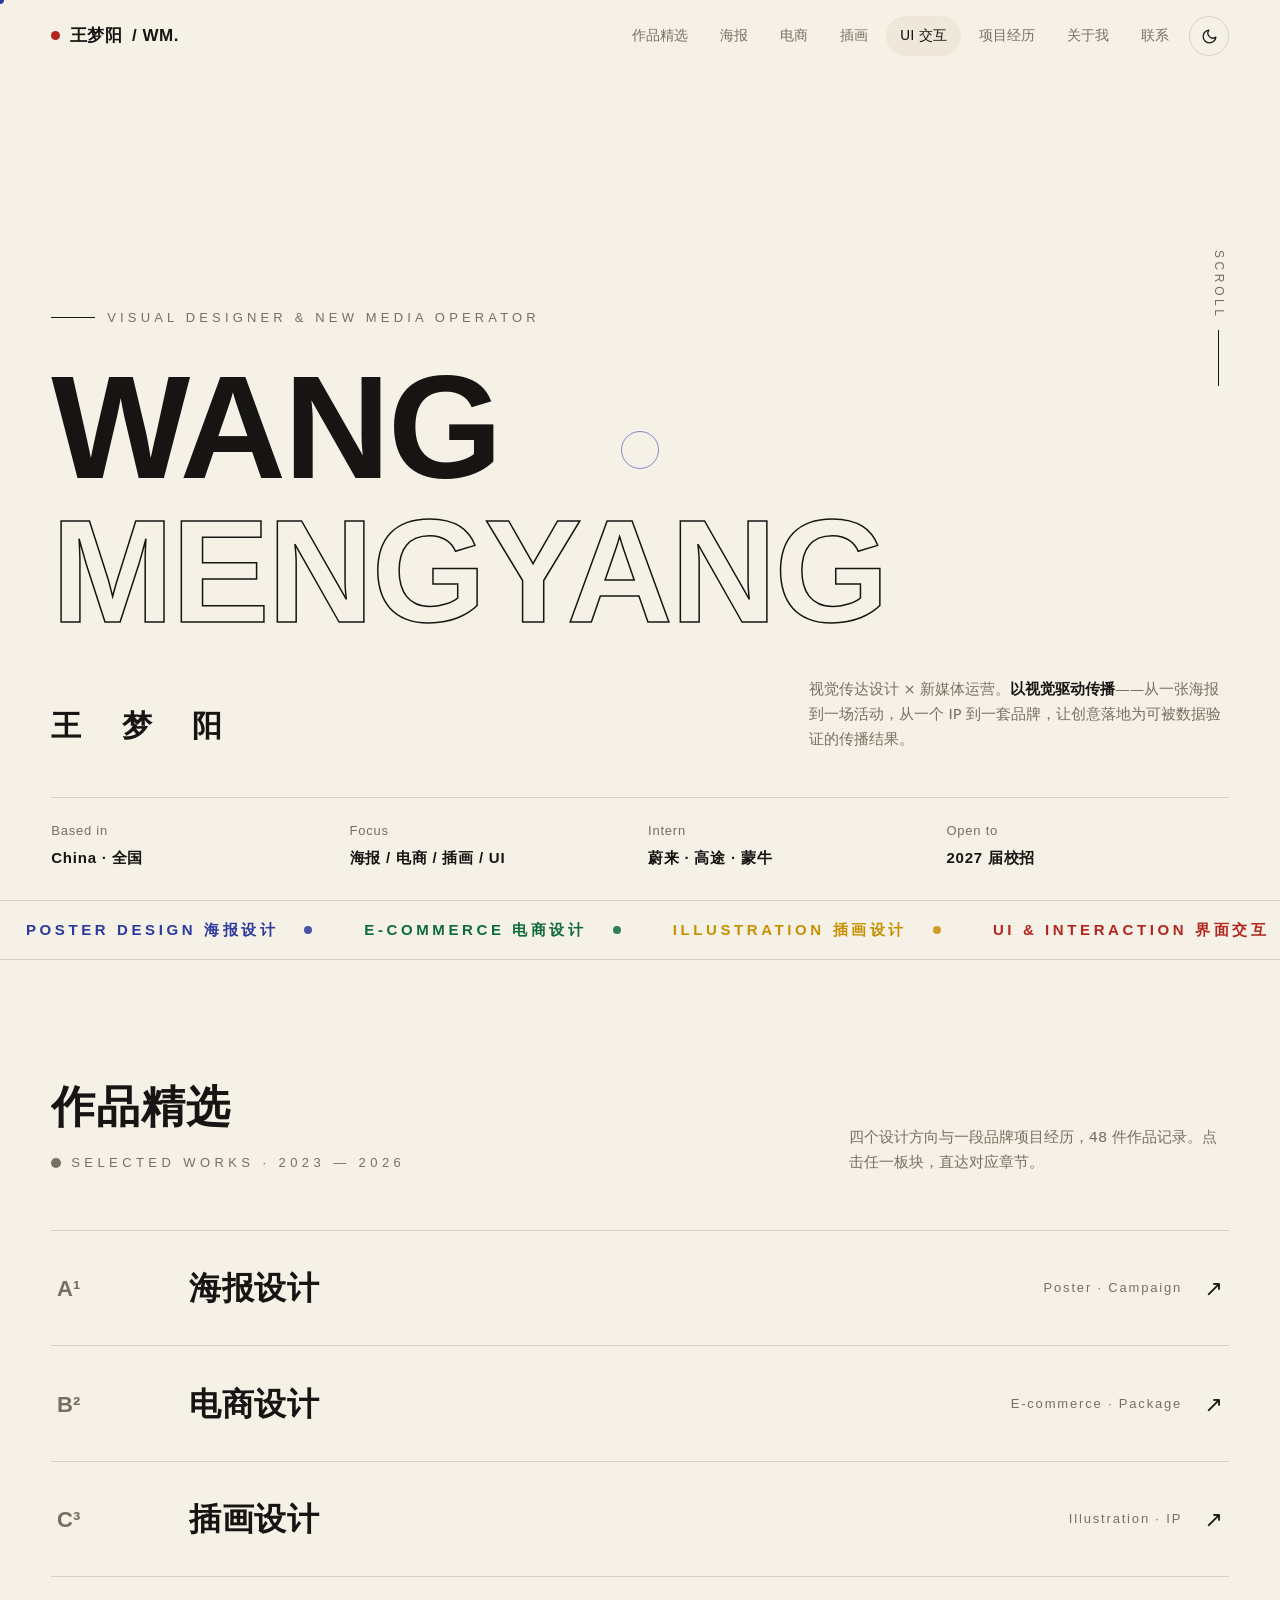
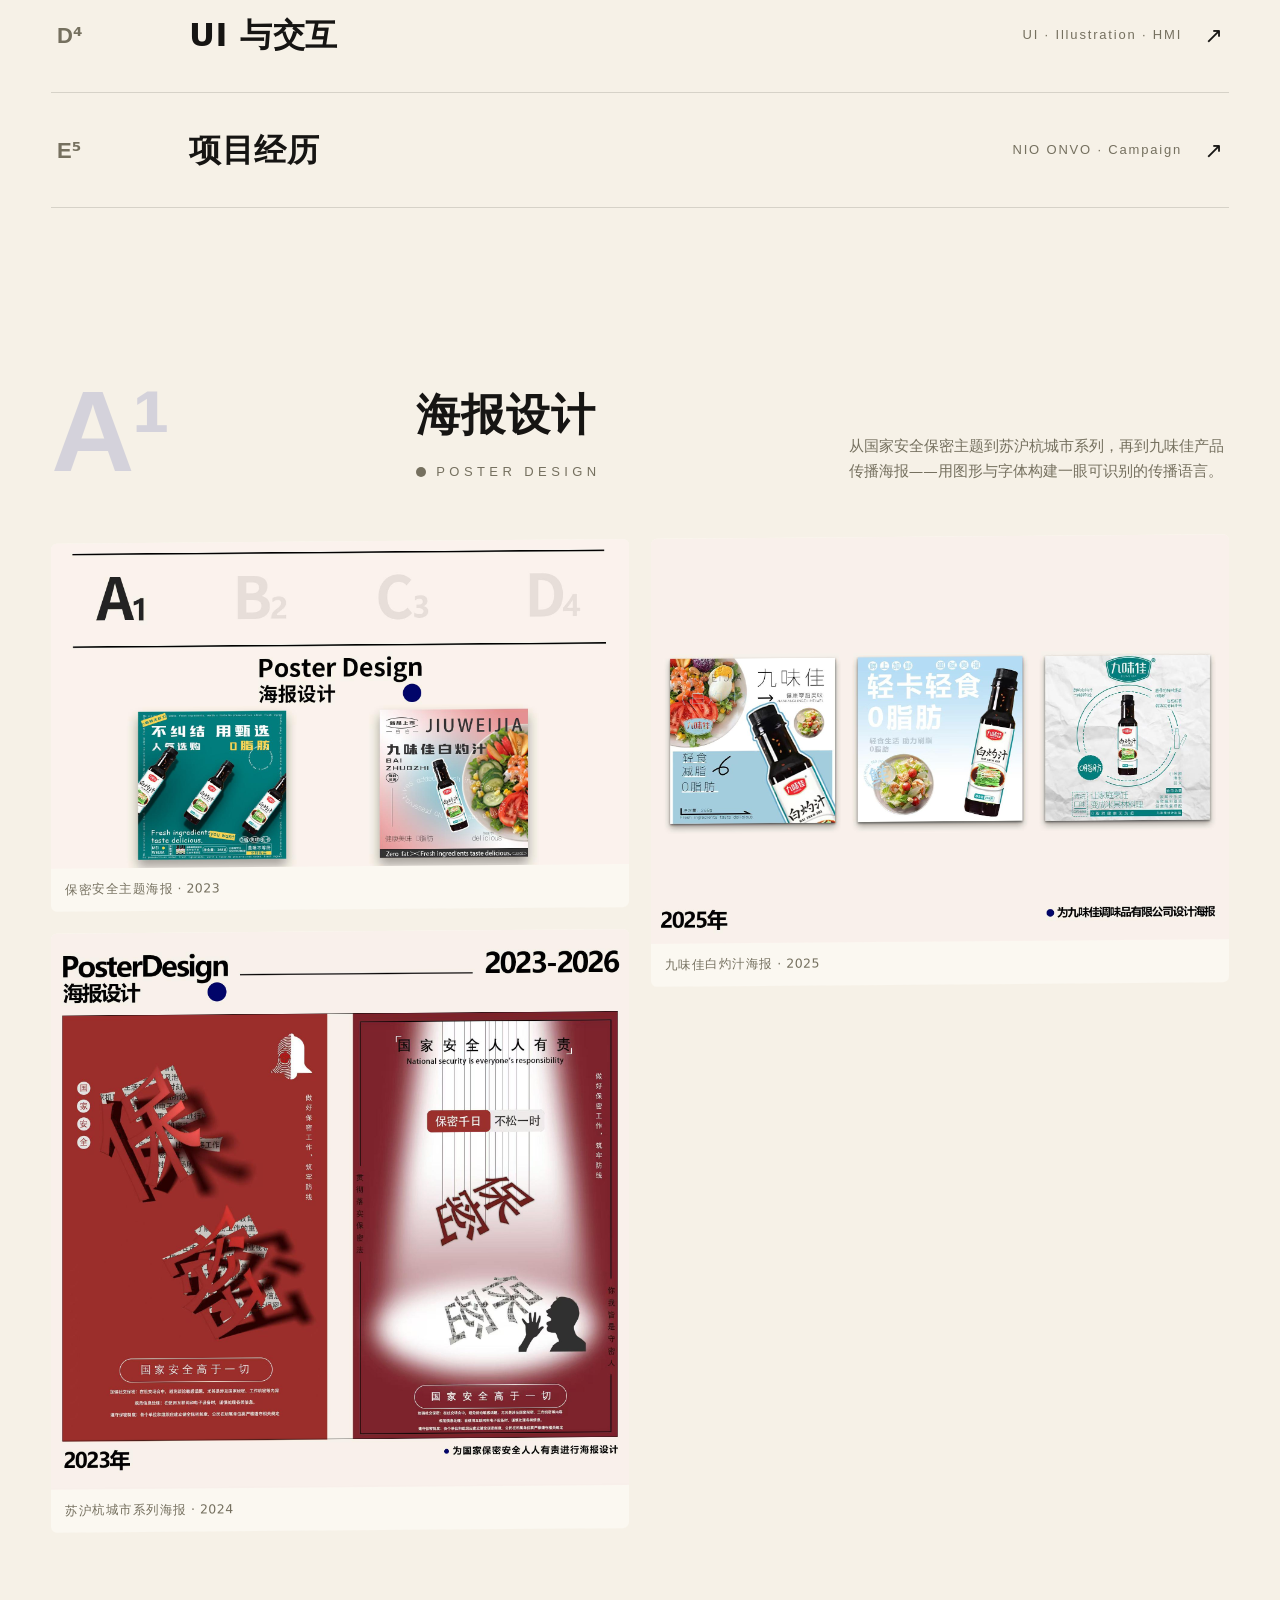
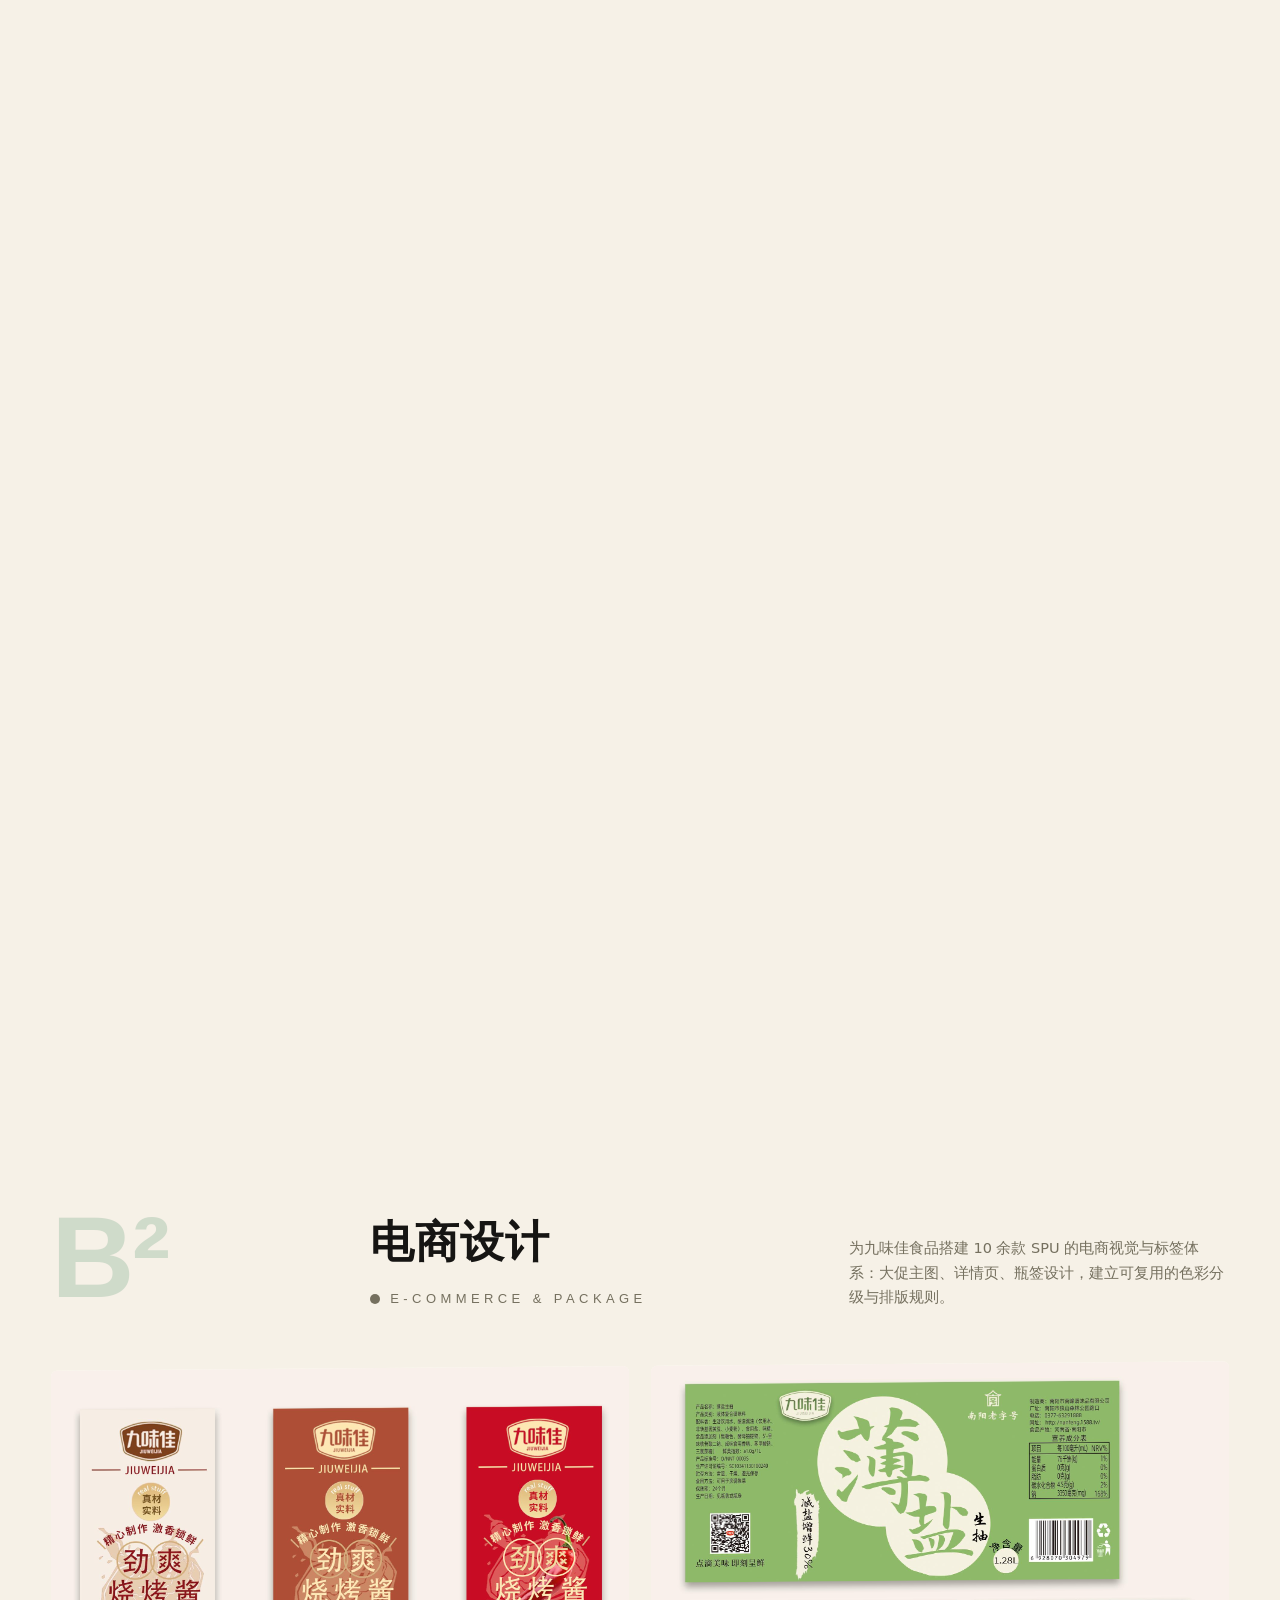
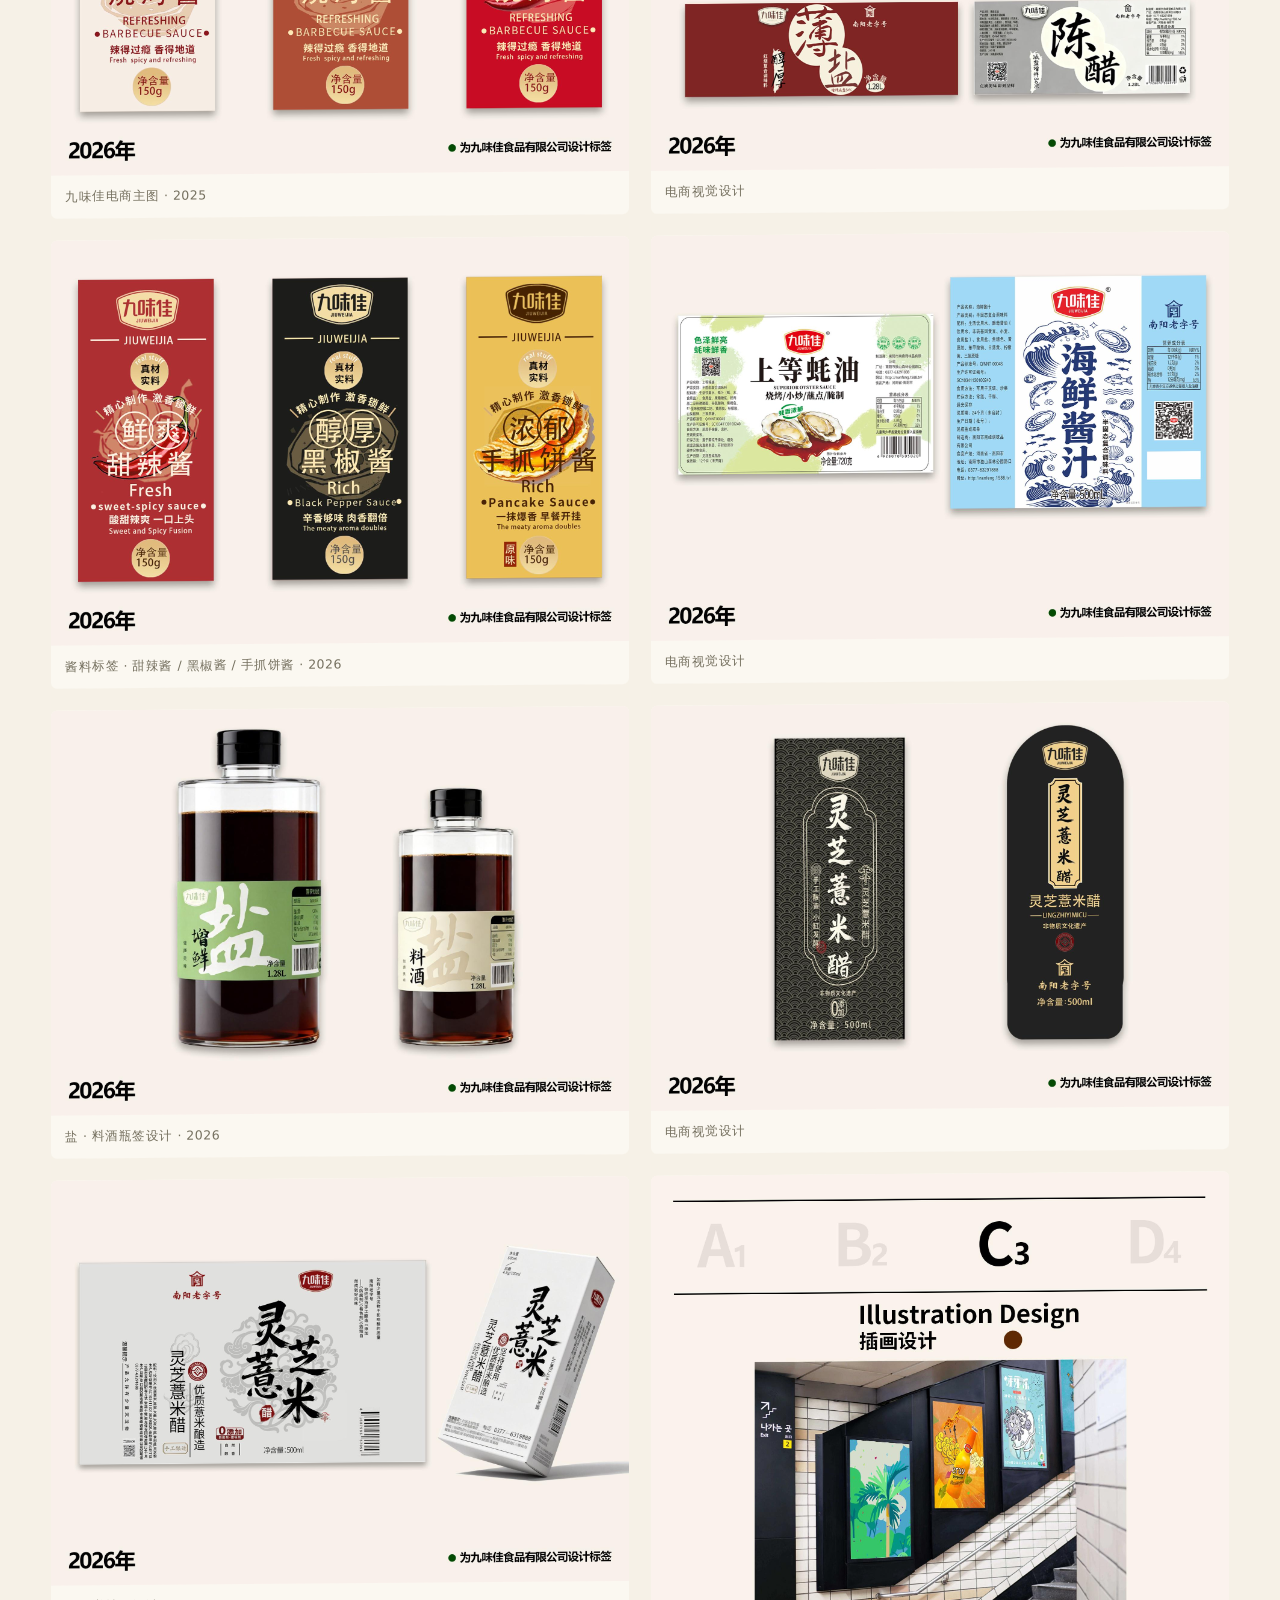
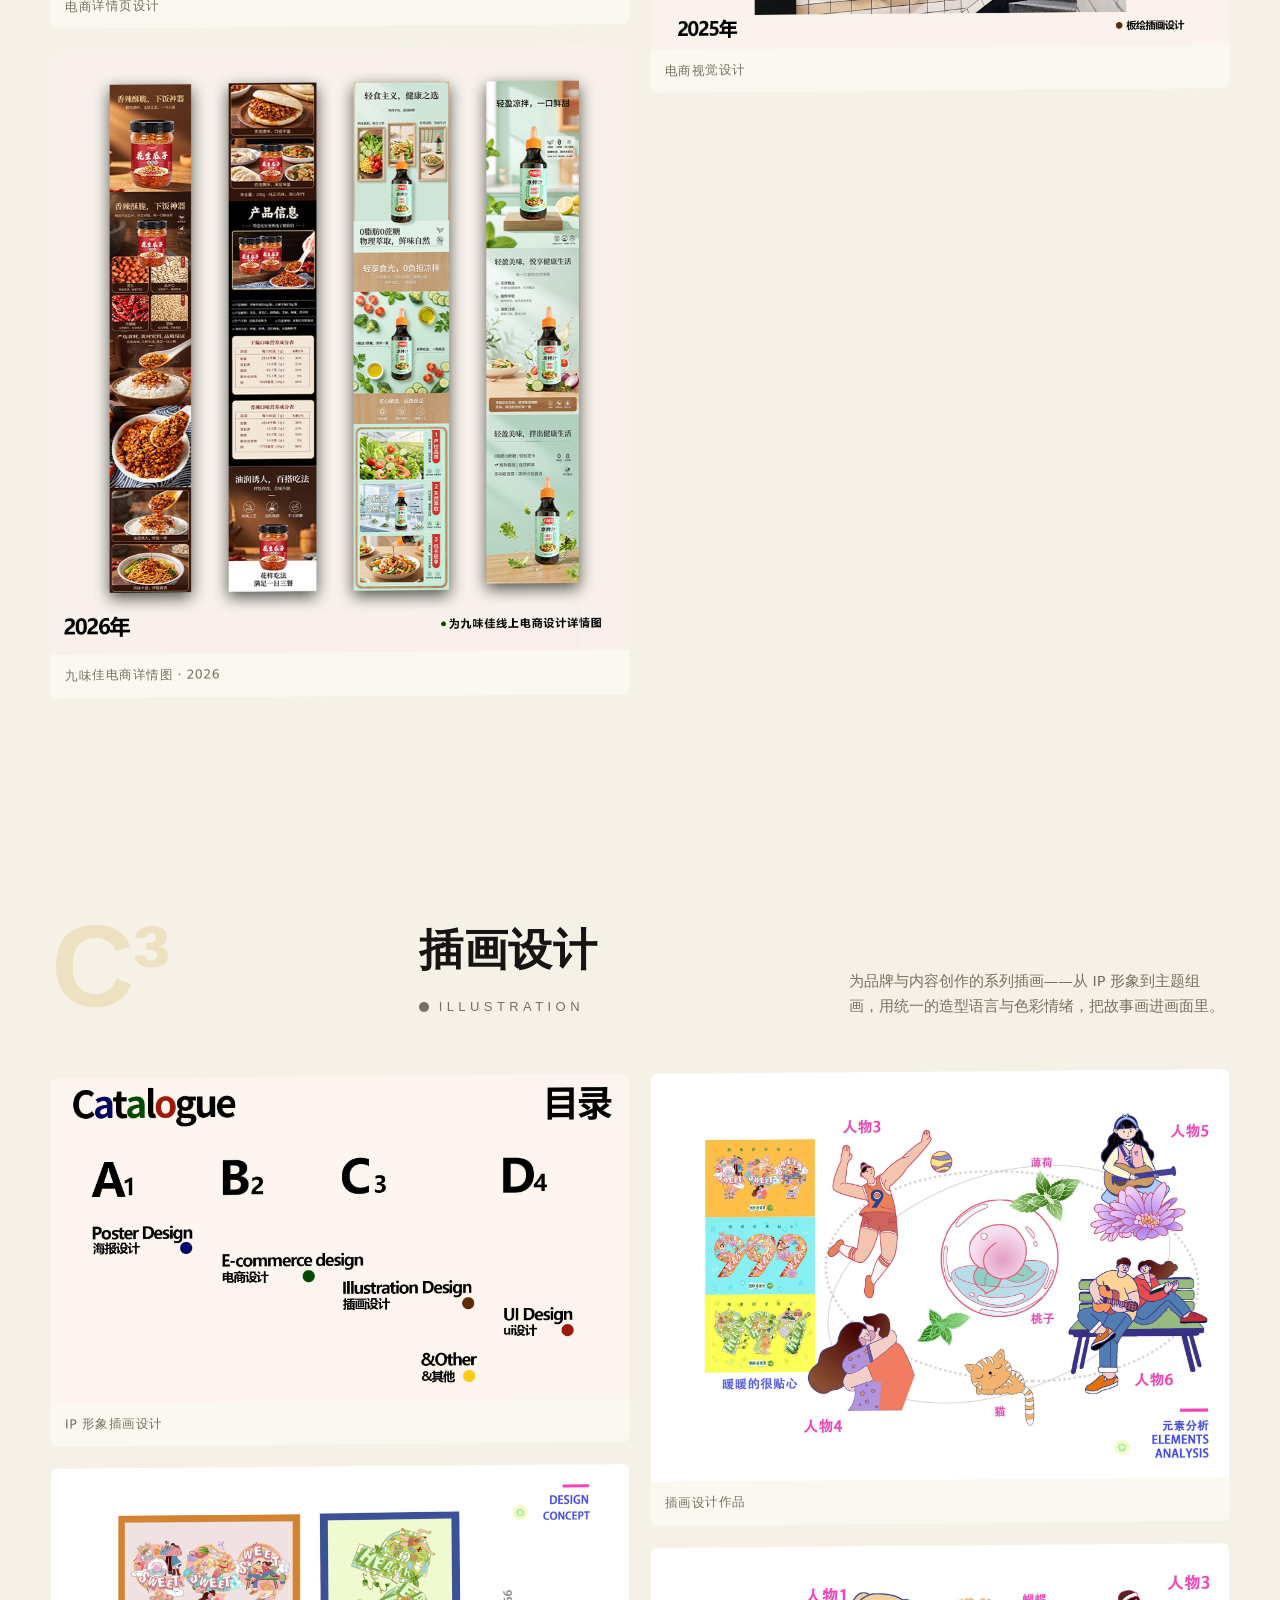
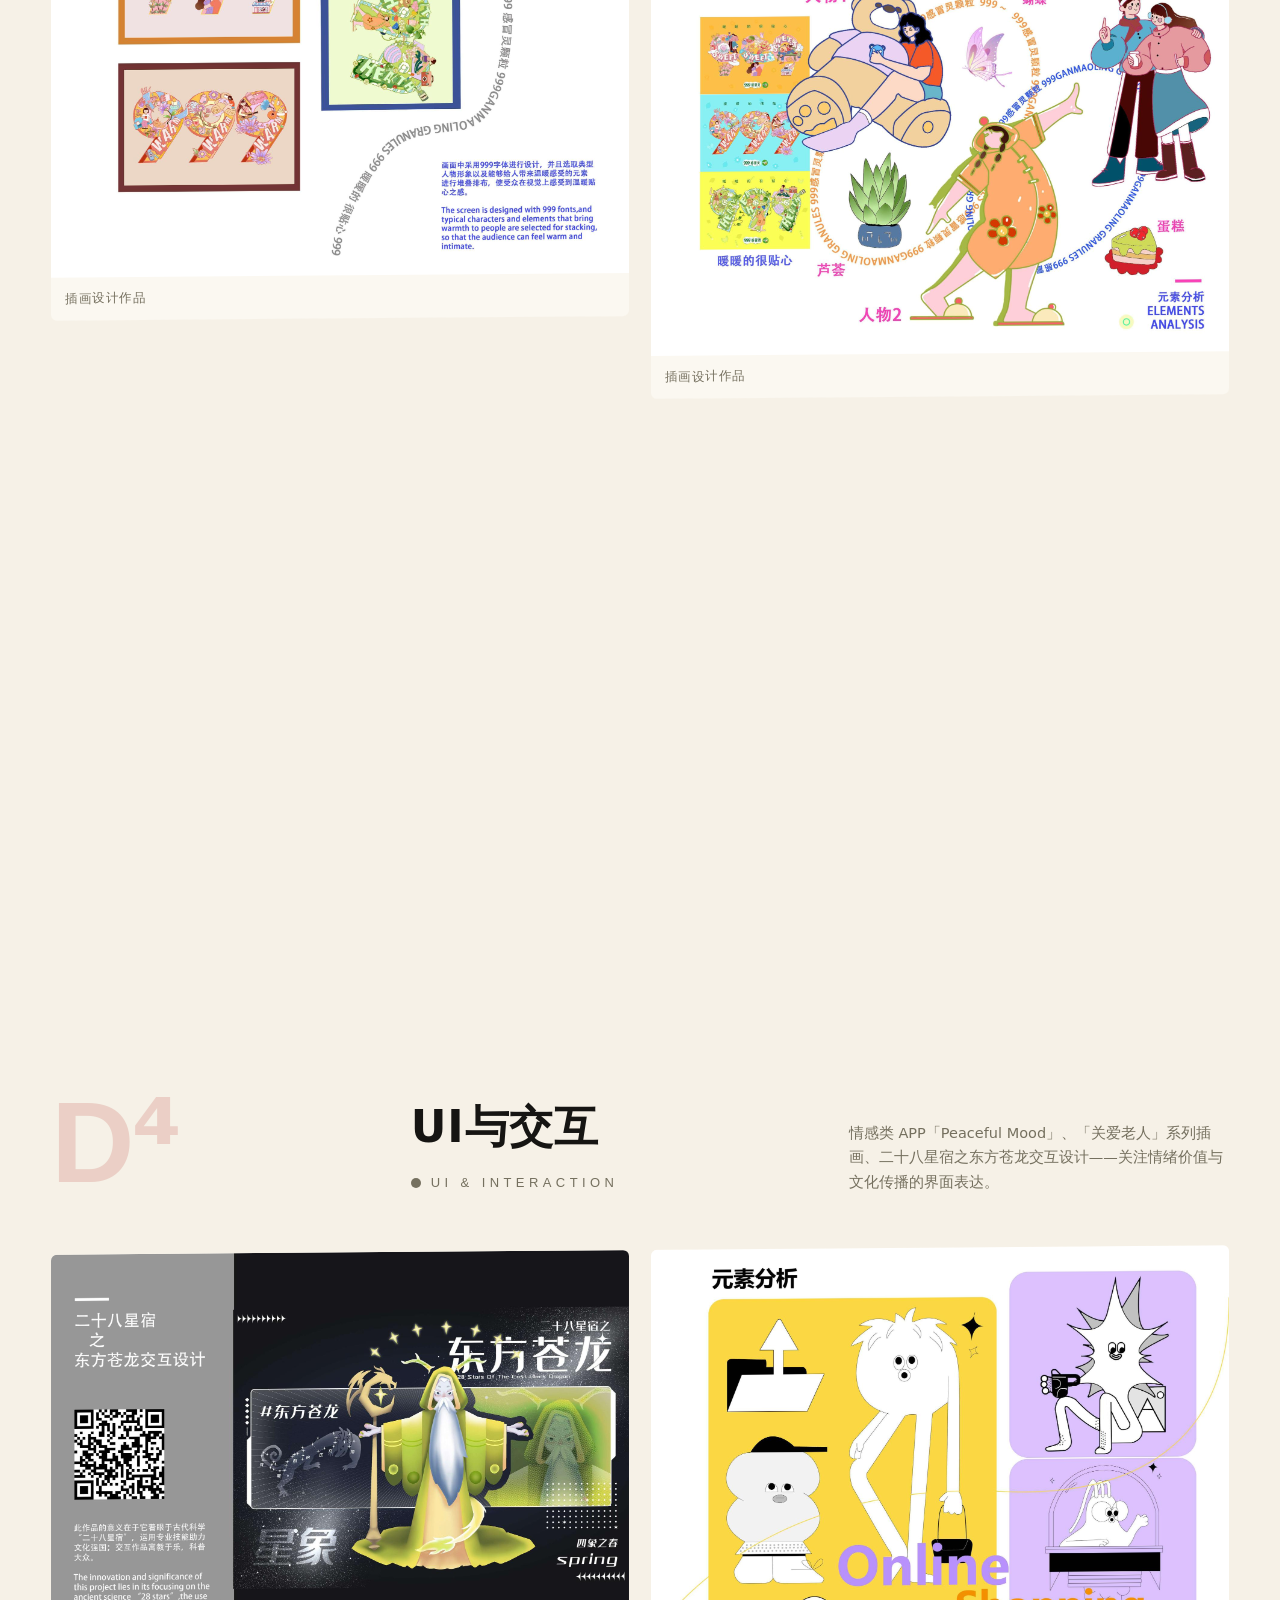
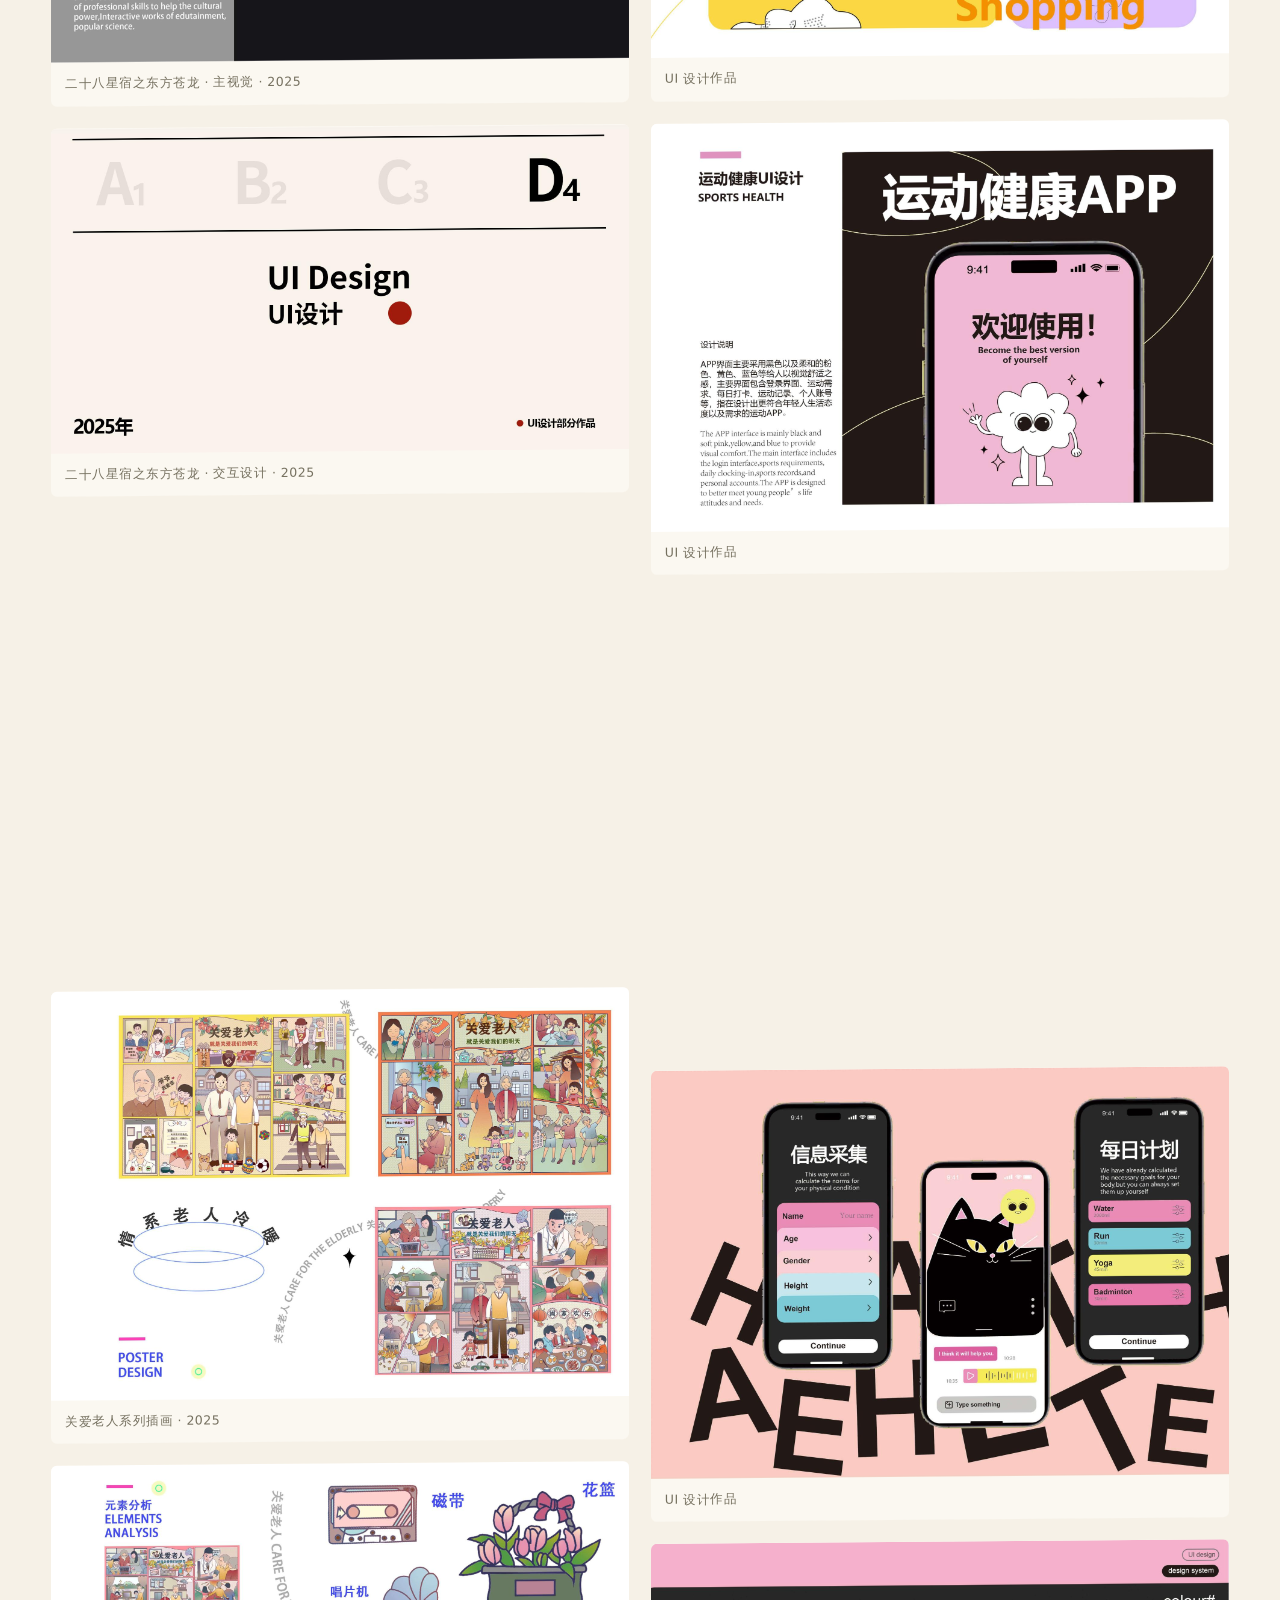
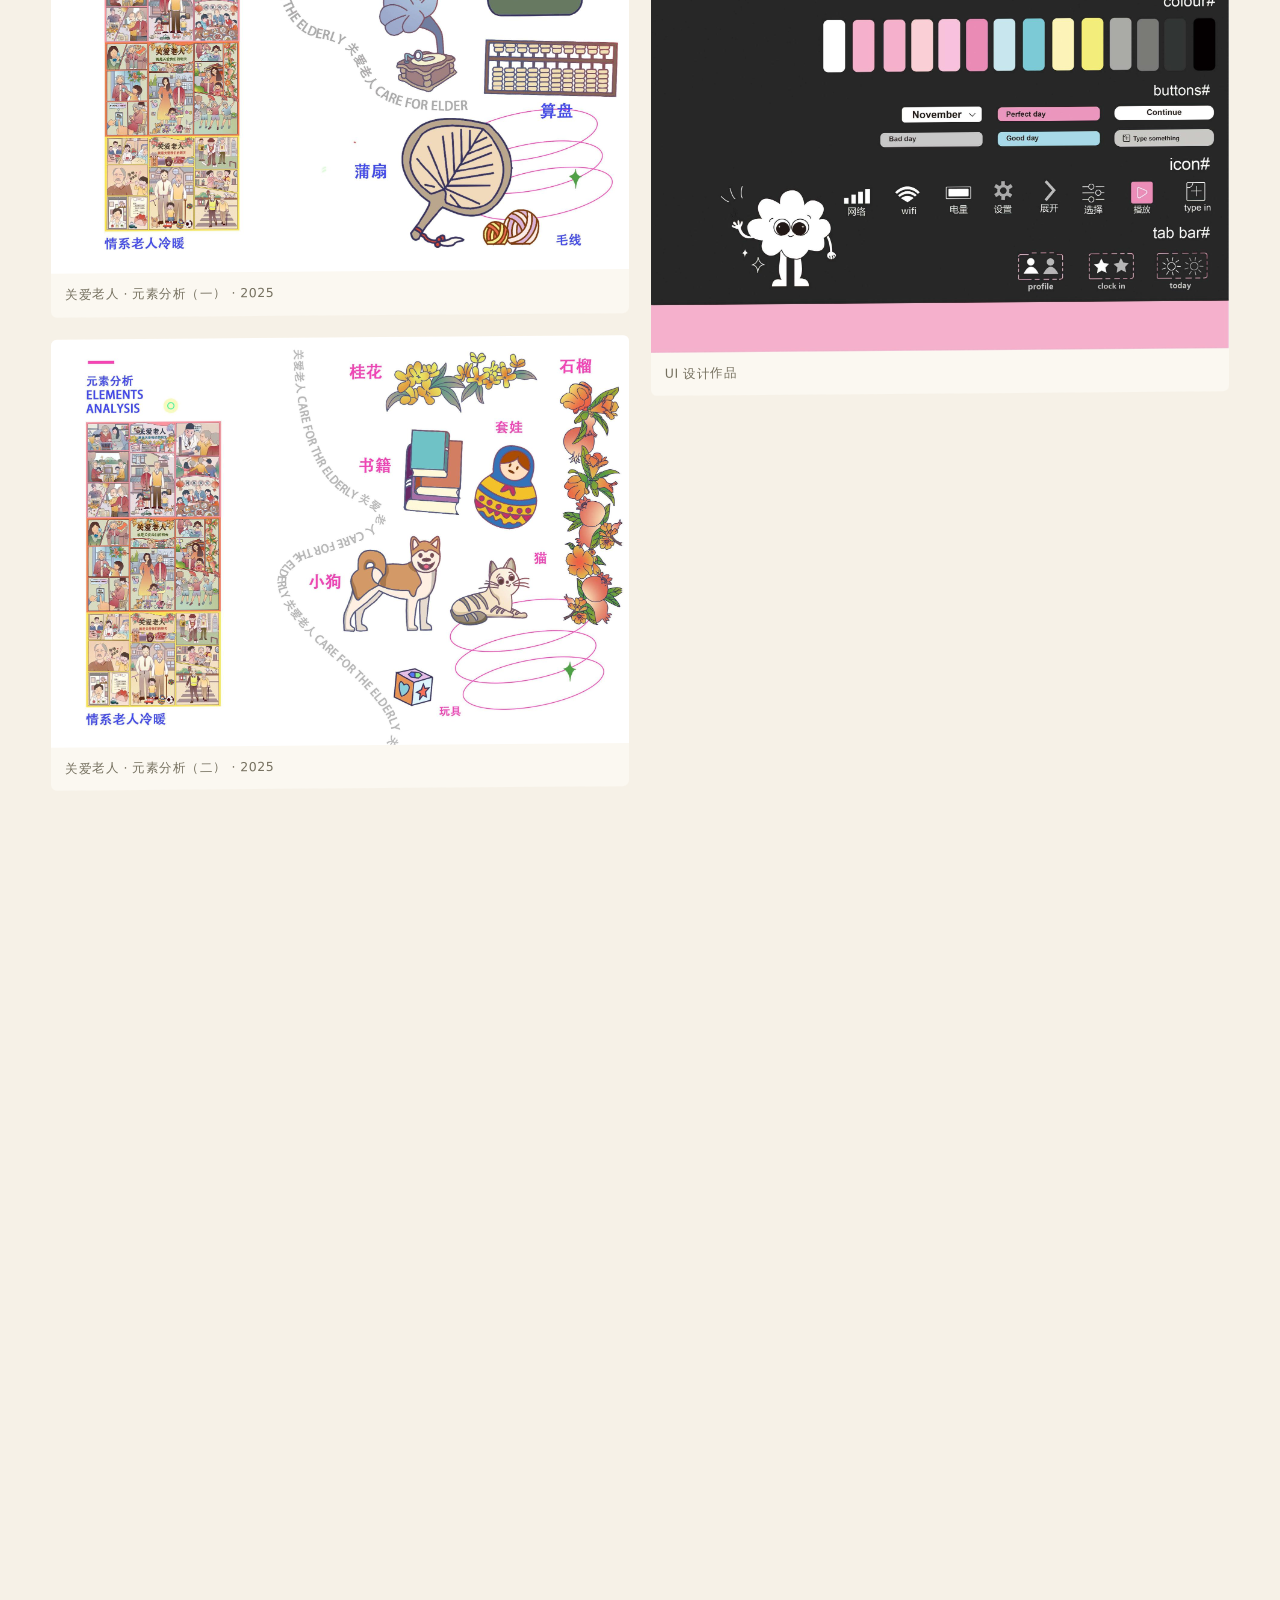
==== index.html @ a80cbba1 "add interactions: hover preview card, magnetic buttons, scroll velocity skew, split-char titles, lig" ====
<!DOCTYPE html>
<html lang="zh-CN">
<head>
<meta charset="UTF-8">
<meta name="viewport" content="width=device-width, initial-scale=1.0">
<title>王梦阳 WANG MENGYANG · 视觉设计与新媒体作品集</title>
<meta name="description" content="王梦阳个人作品集 —— 海报设计 / 电商设计 / 插画设计 / UI交互 / 蔚来乐道品牌项目经历，视觉传达设计 × 新媒体运营。">
<style>
/* ============ 变量与基础 ============ */
:root{
  --bg:#F6F1E7;
  --bg-soft:#EFE8DA;
  --ink:#161513;
  --sub:#75705F;
  --line:rgba(22,21,19,.14);
  --card:#FBF8F1;
  --acc-a:#2B3A9E;  /* 海报 · 蓝 */
  --acc-b:#0E6B3A;  /* 电商 · 绿 */
  --acc-c:#C89000;  /* 插画 · 黄 */
  --acc-d:#B3261E;  /* UI · 红 */
  --acc-e:#1F6E8C;  /* 项目经历 · 青蓝 */
  --shadow:0 24px 60px -24px rgba(22,21,19,.25);
  --font-sans:"PingFang SC","Microsoft YaHei","Source Han Sans SC","Noto Sans SC",system-ui,-apple-system,"Segoe UI",Roboto,sans-serif;
  --font-en:"Helvetica Neue",Helvetica,"Segoe UI",Arial,system-ui,sans-serif;
  --ease:cubic-bezier(.22,.61,.2,1);
}
[data-theme="dark"]{
  --bg:#121110;
  --bg-soft:#1B1916;
  --ink:#F0EADC;
  --sub:#9A937F;
  --line:rgba(240,234,220,.14);
  --card:#191713;
  --shadow:0 24px 60px -24px rgba(0,0,0,.6);
}
*{margin:0;padding:0;box-sizing:border-box}
html{scroll-behavior:smooth}
html,body{overflow-x:hidden}
body{
  background:var(--bg);color:var(--ink);
  font-family:var(--font-sans);
  font-size:16px;line-height:1.7;
  -webkit-font-smoothing:antialiased;
  transition:background .5s var(--ease),color .5s var(--ease);
}
::selection{background:var(--acc-a);color:#fff}
img{display:block;max-width:100%}
a{color:inherit;text-decoration:none}
button{font-family:inherit;cursor:pointer;border:none;background:none;color:inherit}
.en{font-family:var(--font-en)}
.wrap{width:min(1240px,92vw);margin:0 auto}

/* ============ 加载动画 ============ */
#loader{
  position:fixed;inset:0;z-index:200;background:var(--bg);
  display:flex;align-items:center;justify-content:center;flex-direction:column;gap:14px;
  transition:opacity .7s var(--ease),visibility .7s;
}
#loader.done{opacity:0;visibility:hidden}
#loader .mark{font-family:var(--font-en);font-weight:900;font-size:clamp(40px,7vw,84px);letter-spacing:.02em;line-height:1;display:flex;overflow:hidden}
#loader .mark span{display:inline-block;transform:translateY(110%);animation:riseIn .9s var(--ease) forwards}
#loader .mark span:nth-child(2){animation-delay:.08s;color:var(--acc-a)}
#loader .mark span:nth-child(3){animation-delay:.16s}
#loader .mark span:nth-child(4){animation-delay:.24s;color:var(--acc-d)}
#loader .sub{font-size:12px;letter-spacing:.42em;color:var(--sub);text-transform:uppercase;opacity:0;animation:fadeIn 1s .5s forwards}
@keyframes riseIn{to{transform:translateY(0)}}
@keyframes fadeIn{to{opacity:1}}

/* ============ 滚动进度 ============ */
#progress{position:fixed;top:0;left:0;height:3px;width:0;background:var(--acc-a);z-index:150;transition:width .1s linear}

/* ============ 自定义光标 ============ */
#cursorDot,#cursorRing{position:fixed;top:0;left:0;pointer-events:none;z-index:180;border-radius:50%;transform:translate(-50%,-50%)}
#cursorDot{width:8px;height:8px;background:var(--acc-a)}
#cursorRing{width:38px;height:38px;border:1.5px solid var(--acc-a);opacity:.55;transition:width .25s,height .25s,opacity .25s,border-color .25s}
#cursorRing.grow{width:64px;height:64px;opacity:.9;border-color:var(--acc-d)}
@media (hover:none),(pointer:coarse){#cursorDot,#cursorRing{display:none}}

/* ============ 导航 ============ */
header{
  position:fixed;top:0;left:0;right:0;z-index:120;
  transition:background .4s,border-color .4s,backdrop-filter .4s;
  border-bottom:1px solid transparent;
}
header.scrolled{background:color-mix(in srgb,var(--bg) 78%,transparent);backdrop-filter:blur(14px);border-bottom-color:var(--line)}
.nav{width:min(1240px,92vw);margin:0 auto;display:flex;align-items:center;justify-content:space-between;height:72px}
.logo{display:flex;align-items:baseline;gap:10px;font-weight:800;font-size:17px;letter-spacing:.02em}
.logo .dot{width:9px;height:9px;border-radius:50%;background:var(--acc-d);display:inline-block;transform:translateY(-1px)}
.logo em{font-style:normal;font-family:var(--font-en);font-weight:800;letter-spacing:.03em}
.nav-right{display:flex;align-items:center;gap:6px}
.nav-links{display:flex;gap:4px}
.nav-links a{
  font-size:14px;padding:8px 14px;border-radius:999px;color:var(--sub);
  transition:color .3s,background .3s;
}
.nav-links a:hover{color:var(--ink)}
.nav-links a.active{color:var(--ink);background:var(--bg-soft)}
.icon-btn{
  width:40px;height:40px;border-radius:50%;display:grid;place-items:center;
  border:1px solid var(--line);transition:border-color .3s,transform .3s;background:transparent;
}
.icon-btn:hover{border-color:var(--ink);transform:rotate(-15deg)}
.icon-btn svg{width:17px;height:17px;stroke:var(--ink);fill:none;stroke-width:1.8;stroke-linecap:round;stroke-linejoin:round}
[data-theme="dark"] .sun{display:block}[data-theme="dark"] .moon{display:none}
.sun{display:none}
#burger{display:none}
@media (max-width:860px){
  .nav-links{
    position:fixed;inset:72px 0 auto 0;flex-direction:column;background:var(--bg);
    padding:18px 6vw 26px;gap:2px;border-bottom:1px solid var(--line);
    transform:translateY(-130%);transition:transform .45s var(--ease);
  }
  .nav-links.open{transform:translateY(0)}
  .nav-links a{font-size:17px;padding:12px 8px}
  #burger{display:grid}
}

/* ============ Hero ============ */
.hero{min-height:100svh;display:flex;flex-direction:column;justify-content:flex-end;padding:130px 0 0;position:relative}
.hero .kicker{display:flex;align-items:center;gap:12px;color:var(--sub);font-size:13px;letter-spacing:.32em;text-transform:uppercase;margin-bottom:26px}
.hero .kicker::before{content:"";width:44px;height:1px;background:var(--ink);display:inline-block}
.hero h1{
  font-family:var(--font-en);font-weight:900;
  font-size:clamp(52px,11.5vw,172px);
  line-height:.98;letter-spacing:-.015em;text-transform:uppercase;
}
.hero h1 .row{display:block;overflow:hidden}
.hero h1 .row i{display:inline-block;font-style:normal;transform:translateY(112%);animation:riseIn 1.1s var(--ease) forwards}
.hero h1 .row:nth-child(2) i{animation-delay:.12s;color:transparent;-webkit-text-stroke:1.5px var(--ink)}
.hero-cn{
  display:flex;flex-wrap:wrap;align-items:flex-end;justify-content:space-between;gap:20px;
  margin:34px 0 46px;
}
.hero-cn .name-cn{font-size:clamp(20px,2.6vw,30px);font-weight:800;letter-spacing:.5em}
.hero-cn .intro{max-width:420px;color:var(--sub);font-size:14.5px}
.hero-cn .intro b{color:var(--ink);font-weight:700}
.hero-meta{
  border-top:1px solid var(--line);
  display:grid;grid-template-columns:repeat(4,1fr);
  padding:22px 0 30px;gap:16px;
}
.hero-meta div{font-size:13px;color:var(--sub);letter-spacing:.06em}
.hero-meta b{display:block;color:var(--ink);font-weight:700;font-size:15px;margin-top:2px}
@media (max-width:760px){.hero-meta{grid-template-columns:repeat(2,1fr);gap:20px}}
.scroll-hint{
  position:absolute;top:120px;right:0;display:flex;align-items:center;gap:10px;
  font-size:12px;letter-spacing:.3em;color:var(--sub);text-transform:uppercase;
  writing-mode:vertical-rl;
}
.scroll-hint::after{content:"";width:1px;height:56px;background:var(--ink);animation:dropLine 1.8s var(--ease) infinite}
@keyframes dropLine{0%{transform:scaleY(0);transform-origin:top}45%{transform:scaleY(1);transform-origin:top}55%{transform:scaleY(1);transform-origin:bottom}100%{transform:scaleY(0);transform-origin:bottom}}

/* ============ Marquee ============ */
.marquee{border-top:1px solid var(--line);border-bottom:1px solid var(--line);overflow:hidden;padding:16px 0;background:var(--bg)}
.marquee-track{display:flex;gap:0;width:max-content;animation:marq 26s linear infinite}
.marquee:hover .marquee-track{animation-play-state:paused}
.marquee-track span{
  font-family:var(--font-en);font-weight:800;font-size:15px;letter-spacing:.24em;text-transform:uppercase;
  padding:0 26px;white-space:nowrap;color:var(--ink);display:flex;align-items:center;gap:26px;
}
.marquee-track span::after{content:"";width:8px;height:8px;border-radius:50%;background:currentColor;opacity:.85}
.marquee-track .c-a{color:var(--acc-a)}.marquee-track .c-b{color:var(--acc-b)}
.marquee-track .c-c{color:var(--acc-c)}.marquee-track .c-d{color:var(--acc-d)}
.marquee-track .c-e{color:var(--acc-e)}
@keyframes marq{to{transform:translateX(-50%)}}

/* ============ 章节通用 ============ */
section{position:relative}
.sec-pad{padding:110px 0}
.sec-head{display:flex;align-items:flex-end;justify-content:space-between;gap:24px;margin-bottom:56px;flex-wrap:wrap}
.sec-head .no{
  font-family:var(--font-en);font-weight:900;font-size:clamp(60px,9vw,120px);line-height:.9;letter-spacing:-.02em;
  opacity:.16;
}
.sec-head .tt h2{font-size:clamp(26px,3.6vw,44px);font-weight:800;letter-spacing:.02em}
.sec-head .tt .en-sub{font-family:var(--font-en);font-size:13px;letter-spacing:.34em;text-transform:uppercase;color:var(--sub);margin-top:8px;display:flex;align-items:center;gap:10px}
.sec-head .tt .en-sub::before{content:"";width:10px;height:10px;border-radius:50%;background:currentColor;display:inline-block}
.sec-head .desc{max-width:380px;color:var(--sub);font-size:14.5px}
.t-a{color:var(--acc-a)}.t-b{color:var(--acc-b)}.t-c{color:var(--acc-c)}.t-d{color:var(--acc-d)}.t-e{color:var(--acc-e)}

/* ============ 精选导航 ============ */
.featured-list{border-top:1px solid var(--line)}
.f-row{
  display:grid;grid-template-columns:110px 1fr auto auto;align-items:center;gap:22px;
  padding:30px 6px;border-bottom:1px solid var(--line);
  transition:padding .35s var(--ease),background .35s;cursor:pointer;position:relative;
}
.f-row:hover{background:var(--bg-soft);padding-left:20px}
.f-row .fno{font-family:var(--font-en);font-weight:900;font-size:22px;color:var(--sub)}
.f-row .fname{font-size:clamp(20px,3vw,32px);font-weight:800;letter-spacing:.02em}
.f-row .ftag{font-size:13px;color:var(--sub);letter-spacing:.14em}
.f-row .arrow{font-family:var(--font-en);font-size:22px;transition:transform .35s var(--ease)}
.f-row:hover .arrow{transform:translate(6px,-6px)}
.f-row::after{
  content:"";position:absolute;left:0;bottom:-1px;height:1px;width:0;background:var(--fc,var(--acc-a));
  transition:width .5s var(--ease);
}
.f-row:hover::after{width:100%}
@media (max-width:700px){.f-row{grid-template-columns:60px 1fr auto}.f-row .ftag{display:none}}

/* ============ 画廊（瀑布流 · 完整展示不裁切 · 无遮挡） ============ */
.gallery{columns:2;column-gap:22px}
.gallery .g-item{break-inside:avoid;margin-bottom:22px}
.g-item{cursor:zoom-in;position:relative;border-radius:6px;overflow:hidden;background:var(--card);transition:box-shadow .45s var(--ease),transform .45s var(--ease)}
.g-item:hover{box-shadow:var(--shadow);transform:translateY(-3px)}
.g-item img{width:100%;height:auto;display:block}
.g-item .veil{display:none}
.g-item figcaption{position:static;padding:10px 14px 12px;color:var(--sub);font-size:12.5px;letter-spacing:.04em;background:none;opacity:1;transform:none;pointer-events:auto}
@media (max-width:820px){
  .gallery{columns:1;column-gap:16px}
  .gallery .g-item{margin-bottom:16px}
}

/* ---- 板块内分组小标题 ---- */
.sub-tt{display:flex;align-items:baseline;gap:12px;margin:38px 0 24px;flex-wrap:wrap}
.sub-tt .sdot{width:9px;height:9px;border-radius:50%;background:var(--acc-e);align-self:center;flex:none}
.sub-tt b{font-size:15.5px;font-weight:800;letter-spacing:.06em}
.sub-tt .sen{font-size:12.5px;color:var(--sub);letter-spacing:.1em}

/* ---- 低分辨率原图：原尺寸居中展示，不放大不裁切 ---- */
.g-item.small-art img{width:auto;max-width:100%;margin:0 auto}

/* ---- 长图滚动查看器 ---- */
.long-frame{height:600px;overflow-y:auto;overscroll-behavior:contain;background:var(--card)}
.long-frame img{width:100%;height:auto}
@media (max-width:820px){.long-frame{height:440px}}

/* ============ 数据条 ============ */
.stats{border-top:1px solid var(--line);border-bottom:1px solid var(--line);background:var(--bg-soft)}
.stats-grid{display:grid;grid-template-columns:repeat(4,1fr)}
.stat{padding:54px 24px;text-align:center;position:relative}
.stat+.stat::before{content:"";position:absolute;left:0;top:24%;height:52%;width:1px;background:var(--line)}
.stat .num{font-family:var(--font-en);font-weight:900;font-size:clamp(38px,5vw,64px);line-height:1;letter-spacing:-.02em}
.stat .num i{font-style:normal;font-size:.5em;vertical-align:.55em;margin-left:2px}
.stat .lab{margin-top:10px;font-size:13px;color:var(--sub);letter-spacing:.2em}
@media (max-width:760px){
  .stats-grid{grid-template-columns:repeat(2,1fr)}
  .stat:nth-child(3)::before{display:none}
}

/* ============ 关于我 ============ */
.about-grid{display:grid;grid-template-columns:1.05fr .95fr;gap:70px;align-items:start}
@media (max-width:900px){.about-grid{grid-template-columns:1fr;gap:44px}}
.about-lede{font-size:clamp(20px,2.4vw,28px);font-weight:700;line-height:1.55;letter-spacing:.01em}
.about-lede em{font-style:normal;color:var(--acc-a)}
.about-txt{margin-top:26px;color:var(--sub);font-size:15px}
.about-img{border-radius:8px;overflow:hidden;box-shadow:var(--shadow)}
.about-img img{width:100%;aspect-ratio:4/3;object-fit:cover}
.awards{margin-top:30px;display:flex;flex-direction:column;gap:0;border-top:1px solid var(--line)}
.awards li{list-style:none;display:flex;justify-content:space-between;align-items:center;gap:14px;padding:16px 4px;border-bottom:1px solid var(--line);font-size:14.5px}
.awards li .yr{font-family:var(--font-en);color:var(--sub);font-size:13px;letter-spacing:.12em}
.timeline{border-left:1px solid var(--line);padding-left:30px;display:flex;flex-direction:column;gap:34px}
.tl-item{position:relative}
.tl-item::before{content:"";position:absolute;left:-35px;top:9px;width:9px;height:9px;border-radius:50%;background:var(--tl,var(--acc-a));box-shadow:0 0 0 4px color-mix(in srgb,var(--tl,var(--acc-a)) 18%,transparent)}
.tl-item .when{font-family:var(--font-en);font-size:12.5px;letter-spacing:.16em;color:var(--sub);text-transform:uppercase}
.tl-item h3{font-size:19px;font-weight:800;margin:6px 0 2px}
.tl-item .role{font-size:13.5px;color:var(--tl,var(--acc-a));font-weight:700;letter-spacing:.05em;margin-bottom:8px}
.tl-item p{font-size:14px;color:var(--sub)}
.skills{margin-top:44px}
.skills h3{font-size:15px;letter-spacing:.24em;color:var(--sub);margin-bottom:18px;text-transform:uppercase}
.chips{display:flex;flex-wrap:wrap;gap:10px}
.chip{
  font-size:13.5px;padding:9px 18px;border-radius:999px;border:1px solid var(--line);
  transition:.3s;background:var(--card);
}
.chip:hover{border-color:var(--acc-a);color:var(--acc-a);transform:translateY(-2px)}

/* ============ 联系 ============ */
.contact{text-align:center}
.contact .say{font-family:var(--font-en);font-weight:900;font-size:clamp(40px,8vw,110px);line-height:1.04;text-transform:uppercase;letter-spacing:-.01em}
.contact .say .stroke{color:transparent;-webkit-text-stroke:1.5px var(--ink)}
.contact .say .cn{display:block;font-family:var(--font-sans);font-weight:800;font-size:clamp(24px,4.4vw,54px);letter-spacing:.28em;margin-top:14px}
.contact-cards{display:flex;justify-content:center;gap:18px;flex-wrap:wrap;margin-top:48px}
.c-card{
  display:flex;align-items:center;gap:14px;padding:18px 28px;border:1px solid var(--line);border-radius:999px;
  transition:.35s var(--ease);background:var(--card);
}
.c-card:hover{border-color:var(--acc-a);transform:translateY(-3px);box-shadow:var(--shadow)}
.c-card .ic{width:38px;height:38px;border-radius:50%;background:var(--acc-a);display:grid;place-items:center;flex:none}
.c-card .ic svg{width:17px;height:17px;stroke:#fff;fill:none;stroke-width:1.8;stroke-linecap:round;stroke-linejoin:round}
.c-card small{display:block;font-size:11.5px;letter-spacing:.22em;color:var(--sub);text-transform:uppercase}
.c-card b{font-size:15.5px;font-weight:700;letter-spacing:.02em}

/* ============ 页脚 ============ */
footer{border-top:1px solid var(--line);padding:30px 0 36px}
.foot{display:flex;justify-content:space-between;align-items:center;gap:16px;flex-wrap:wrap;color:var(--sub);font-size:13px;letter-spacing:.06em}
.foot .dots{display:flex;gap:7px}
.foot .dots i{width:8px;height:8px;border-radius:50%;display:block}
.foot .dots i:nth-child(1){background:var(--acc-a)}.foot .dots i:nth-child(2){background:var(--acc-b)}
.foot .dots i:nth-child(3){background:var(--acc-c)}.foot .dots i:nth-child(4){background:var(--acc-d)}

/* ============ 灯箱 ============ */
#lightbox{
  position:fixed;inset:0;z-index:190;background:rgba(12,11,10,.94);
  display:flex;align-items:center;justify-content:center;
  opacity:0;visibility:hidden;transition:opacity .4s,visibility .4s;
}
#lightbox.open{opacity:1;visibility:visible}
#lightbox .stage{width:min(1280px,94vw);height:min(86vh,860px);display:flex;align-items:center;justify-content:center;position:relative}
#lightbox img{max-width:100%;max-height:100%;border-radius:4px;box-shadow:0 30px 90px rgba(0,0,0,.55);transform:scale(.96);transition:transform .45s var(--ease)}
#lightbox.open img{transform:scale(1)}
#lbCap{
  position:absolute;bottom:-46px;left:50%;transform:translateX(-50%);color:#EDE7D9;
  font-size:13.5px;letter-spacing:.08em;white-space:nowrap;
}
#lbCap i{font-style:normal;color:#8f887a;margin-right:12px;font-family:var(--font-en)}
#lbHint{position:absolute;top:28px;left:28px;color:rgba(255,255,255,.55);font-size:12px;letter-spacing:.22em}
@media (hover:none){#lbHint{display:none}}
/* 长图模式：灯箱内整宽滚动查看，不缩不裁 */
#lightbox.lb-long .stage{overflow-y:auto;align-items:flex-start;display:block;padding:34px 0}
#lightbox.lb-long img{max-height:none;width:min(680px,92vw);margin:0 auto}
#lightbox.lb-long #lbCap{position:sticky;bottom:8px;left:0;transform:none;white-space:normal;text-align:center;max-width:92vw;margin:12px auto 0}
.lb-btn{
  position:absolute;top:50%;transform:translateY(-50%);width:52px;height:52px;border-radius:50%;
  border:1px solid rgba(255,255,255,.28);color:#fff;display:grid;place-items:center;font-size:20px;
  transition:.3s;background:rgba(255,255,255,.05);
}
.lb-btn:hover{background:#fff;color:#111}
.lb-prev{left:2vw}.lb-next{right:2vw}
#lbClose{position:absolute;top:24px;right:24px;width:48px;height:48px;border-radius:50%;border:1px solid rgba(255,255,255,.28);color:#fff;font-size:18px;display:grid;place-items:center;transition:.3s}
#lbClose:hover{background:#fff;color:#111;transform:rotate(90deg)}
@media (max-width:700px){.lb-btn{width:42px;height:42px}.lb-prev{left:1vw}.lb-next{right:1vw}#lbCap{bottom:-40px;font-size:12px;max-width:90vw;overflow:hidden;text-overflow:ellipsis}}

/* ============ 回到顶部 ============ */
#toTop{
  position:fixed;right:26px;bottom:26px;z-index:110;width:48px;height:48px;border-radius:50%;
  background:var(--ink);color:var(--bg);display:grid;place-items:center;font-size:17px;
  opacity:0;visibility:hidden;transform:translateY(14px);transition:.4s var(--ease);box-shadow:var(--shadow);
}
#toTop.show{opacity:1;visibility:visible;transform:translateY(0)}
#toTop:hover{transform:translateY(-4px)}

/* ---- 复制成功提示 ---- */
#toast{
  position:fixed;left:50%;bottom:34px;transform:translate(-50%,16px);z-index:210;
  background:var(--ink);color:var(--bg);font-size:13.5px;letter-spacing:.08em;
  padding:11px 22px;border-radius:999px;opacity:0;visibility:hidden;
  transition:.35s var(--ease);box-shadow:var(--shadow);pointer-events:none;
}
#toast.show{opacity:1;visibility:visible;transform:translate(-50%,0)}

/* ---- 联系卡片复制提示 ---- */
.copy-hint{margin-top:20px;font-size:12.5px;color:var(--sub);letter-spacing:.2em}

/* ============ 进场动画 ============ */
.reveal{opacity:0;transform:translateY(34px);transition:opacity .9s var(--ease),transform .9s var(--ease)}
.reveal.in{opacity:1;transform:none}
@media (prefers-reduced-motion:reduce){
  *,*::before,*::after{animation-duration:.001s!important;transition-duration:.001s!important}
  html{scroll-behavior:auto}
}
/* ---------- 新增交互 ---------- */
/* 精选列表悬停浮图 */
#floatCard{position:fixed;left:0;top:0;width:270px;padding:9px 9px 0;background:#fff;border:1px solid rgba(0,0,0,.07);border-radius:12px;box-shadow:0 26px 70px rgba(0,0,0,.22);pointer-events:none;z-index:1200;opacity:0;transition:opacity .28s var(--ease);will-change:transform}
#floatCard img{display:block;width:100%;height:186px;object-fit:contain;border-radius:7px;background:#f2f1ee}
#floatCard .fc-cap{font-size:11px;letter-spacing:.16em;color:#8a8a86;text-align:center;padding:8px 0 9px}
#floatCard.show{opacity:1}
/* 磁吸元素 */
.magnet{will-change:transform}
/* 标题逐字上浮 */
.chw{display:inline-block;overflow:hidden;vertical-align:top}
.chw .ch{display:inline-block;transform:translateY(118%);transition:transform .68s cubic-bezier(.19,.66,.22,1)}
.sec-head.in .chw .ch{transform:translateY(0)}
/* 灯箱缩放态 */
#lightbox.lb-zoomed img{touch-action:none}
</style>
</head>
<body>

<!-- 加载动画 -->
<div id="loader" aria-hidden="true">
  <div class="mark"><span>W</span><span>M</span><span>&</span><span>Y</span></div>
  <div class="sub">Portfolio · 2023 — 2026</div>
</div>

<div id="progress"></div>
<div id="cursorDot"></div>
<div id="cursorRing"></div>

<!-- 导航 -->
<header id="topbar">
  <nav class="nav">
    <a class="logo" href="#top"><span class="dot"></span>王梦阳 <em>/ WM.</em></a>
    <div class="nav-right">
      <div class="nav-links" id="navLinks">
        <a href="#featured" data-nav>作品精选</a>
        <a href="#poster" data-nav>海报</a>
        <a href="#ecom" data-nav>电商</a>
        <a href="#illustration" data-nav>插画</a>
        <a href="#ui" data-nav>UI 交互</a>
        <a href="#projects" data-nav>项目经历</a>
        <a href="#about" data-nav>关于我</a>
        <a href="#contact" data-nav>联系</a>
      </div>
      <button class="icon-btn" id="themeBtn" aria-label="切换深色模式">
        <svg class="moon" viewBox="0 0 24 24"><path d="M21 12.8A9 9 0 1 1 11.2 3 7 7 0 0 0 21 12.8z"/></svg>
        <svg class="sun" viewBox="0 0 24 24"><circle cx="12" cy="12" r="4"/><path d="M12 2v2M12 20v2M4.9 4.9l1.4 1.4M17.7 17.7l1.4 1.4M2 12h2M20 12h2M4.9 19.1l1.4-1.4M17.7 6.3l1.4-1.4"/></svg>
      </button>
      <button class="icon-btn" id="burger" aria-label="打开菜单">
        <svg viewBox="0 0 24 24"><path d="M4 7h16M4 12h16M4 17h16"/></svg>
      </button>
    </div>
  </nav>
</header>

<!-- Hero -->
<main id="top">
<section class="hero">
  <div class="wrap" style="position:relative;flex:1;display:flex;flex-direction:column;justify-content:flex-end">
    <div class="scroll-hint en">Scroll</div>
    <p class="kicker en">Visual Designer &amp; New Media Operator</p>
    <h1>
      <span class="row"><i>Wang</i></span>
      <span class="row"><i>Mengyang</i></span>
    </h1>
    <div class="hero-cn">
      <div class="name-cn">王 梦 阳</div>
      <p class="intro">视觉传达设计 × 新媒体运营。<b>以视觉驱动传播</b>——从一张海报到一场活动，从一个 IP 到一套品牌，让创意落地为可被数据验证的传播结果。</p>
    </div>
    <div class="hero-meta en">
      <div>Based in<b>China · 全国</b></div>
      <div>Focus<b>海报 / 电商 / 插画 / UI</b></div>
      <div>Intern<b>蔚来 · 高途 · 蒙牛</b></div>
      <div>Open to<b>2027 届校招</b></div>
    </div>
  </div>
</section>

<!-- Marquee -->
<div class="marquee" aria-hidden="true">
  <div class="marquee-track" id="marqTrack">
    <span class="c-a">Poster Design 海报设计</span>
    <span class="c-b">E-commerce 电商设计</span>
    <span class="c-c">Illustration 插画设计</span>
    <span class="c-d">UI &amp; Interaction 界面交互</span>
    <span class="c-e">Brand Campaign 品牌活动</span>
    <span class="c-a">Poster Design 海报设计</span>
    <span class="c-b">E-commerce 电商设计</span>
    <span class="c-c">Illustration 插画设计</span>
    <span class="c-d">UI &amp; Interaction 界面交互</span>
    <span class="c-e">Brand Campaign 品牌活动</span>
  </div>
</div>

<!-- 精选导航 -->
<section class="sec-pad" id="featured">
  <div class="wrap">
    <div class="sec-head reveal">
      <div class="tt">
        <h2>作品精选</h2>
        <div class="en-sub">Selected Works · 2023 — 2026</div>
      </div>
      <p class="desc">四个设计方向与一段品牌项目经历，48 件作品记录。点击任一板块，直达对应章节。</p>
    </div>
    <div class="featured-list reveal">
      <a class="f-row" href="#poster" style="--fc:var(--acc-a)" data-img="assets/img/page-01.jpg" data-label="Poster Design · 海报设计">
        <span class="fno en">A¹</span>
        <span class="fname">海报设计</span>
        <span class="ftag en">Poster · Campaign</span>
        <span class="arrow">↗</span>
      </a>
      <a class="f-row" href="#ecom" style="--fc:var(--acc-b)" data-img="assets/img/page-10.jpg" data-label="E-commerce · 电商设计">
        <span class="fno en">B²</span>
        <span class="fname">电商设计</span>
        <span class="ftag en">E-commerce · Package</span>
        <span class="arrow">↗</span>
      </a>
      <a class="f-row" href="#illustration" style="--fc:var(--acc-c)" data-img="assets/img/page-18.jpg" data-label="Illustration · 插画设计">
        <span class="fno en">C³</span>
        <span class="fname">插画设计</span>
        <span class="ftag en">Illustration · IP</span>
        <span class="arrow">↗</span>
      </a>
      <a class="f-row" href="#ui" style="--fc:var(--acc-d)" data-img="assets/img/page-42.jpg" data-label="UI &amp; Interaction · UI 与交互">
        <span class="fno en">D⁴</span>
        <span class="fname">UI 与交互</span>
        <span class="ftag en">UI · Illustration · HMI</span>
        <span class="arrow">↗</span>
      </a>
      <a class="f-row" href="#projects" style="--fc:var(--acc-e)" data-img="assets/img/nio-store-map.jpg" data-label="Brand Campaign · 项目经历">
        <span class="fno en">E⁵</span>
        <span class="fname">项目经历</span>
        <span class="ftag en">NIO ONVO · Campaign</span>
        <span class="arrow">↗</span>
      </a>
    </div>
  </div>
</section>

<!-- A1 海报设计 -->
<section class="sec-pad" id="poster" style="padding-top:60px">
  <div class="wrap">
    <div class="sec-head reveal">
      <div class="no en t-a">A¹</div>
      <div class="tt">
        <h2>海报设计</h2>
        <div class="en-sub t-a">Poster Design</div>
      </div>
      <p class="desc">从国家安全保密主题到苏沪杭城市系列，再到九味佳产品传播海报——用图形与字体构建一眼可识别的传播语言。</p>
    </div>
    <div class="gallery" data-cat="海报设计 Poster">
      <figure class="g-item reveal" data-cap="保密安全主题海报 · 2023"><img loading="lazy" src="assets/img/page-01.jpg" alt="保密安全主题海报"><figcaption>保密安全主题海报 · 2023</figcaption><span class="veil en">View<i class="zoom">Zoom</i></span></figure>
      <figure class="g-item reveal" data-cap="苏沪杭城市系列海报 · 2024"><img loading="lazy" src="assets/img/page-02.jpg" alt="苏沪杭城市系列海报"><figcaption>苏沪杭城市系列海报 · 2024</figcaption><span class="veil en">View<i class="zoom">Zoom</i></span></figure>
      <figure class="g-item reveal" data-cap="苏沪杭城市系列海报 · 实体展示 · 2024"><img loading="lazy" src="assets/img/page-03.jpg" alt="苏沪杭城市系列海报实体展示"><figcaption>苏沪杭城市系列海报 · 实体展示 · 2024</figcaption><span class="veil en">View<i class="zoom">Zoom</i></span></figure>
      <figure class="g-item reveal" data-cap="九味佳产品海报 · 2025"><img loading="lazy" src="assets/img/page-04.jpg" alt="九味佳产品海报"><figcaption>九味佳产品海报 · 2025</figcaption><span class="veil en">View<i class="zoom">Zoom</i></span></figure>
      <figure class="g-item reveal" data-cap="九味佳白灼汁海报 · 2025"><img loading="lazy" src="assets/img/page-05.jpg" alt="九味佳白灼汁海报"><figcaption>九味佳白灼汁海报 · 2025</figcaption><span class="veil en">View<i class="zoom">Zoom</i></span></figure>
      <figure class="g-item reveal" data-cap="主题海报设计"><img loading="lazy" src="assets/img/page-06.jpg" alt="主题海报设计"><figcaption>主题海报设计</figcaption><span class="veil en">View<i class="zoom">Zoom</i></span></figure>
      <figure class="g-item reveal" data-cap="主题海报设计"><img loading="lazy" src="assets/img/page-07.jpg" alt="主题海报设计"><figcaption>主题海报设计</figcaption><span class="veil en">View<i class="zoom">Zoom</i></span></figure>
      <figure class="g-item reveal" data-cap="主题海报设计"><img loading="lazy" src="assets/img/page-08.jpg" alt="主题海报设计"><figcaption>主题海报设计</figcaption><span class="veil en">View<i class="zoom">Zoom</i></span></figure>
    </div>
  </div>
</section>

<!-- B2 电商设计 -->
<section class="sec-pad" id="ecom">
  <div class="wrap">
    <div class="sec-head reveal">
      <div class="no en t-b">B²</div>
      <div class="tt">
        <h2>电商设计</h2>
        <div class="en-sub t-b">E-commerce &amp; Package</div>
      </div>
      <p class="desc">为九味佳食品搭建 10 余款 SPU 的电商视觉与标签体系：大促主图、详情页、瓶签设计，建立可复用的色彩分级与排版规则。</p>
    </div>
    <div class="gallery" data-cat="电商设计 E-commerce">
      <figure class="g-item reveal" data-cap="九味佳电商主图 · 2025"><img loading="lazy" src="assets/img/page-10.jpg" alt="九味佳电商主图"><figcaption>九味佳电商主图 · 2025</figcaption><span class="veil en">View<i class="zoom">Zoom</i></span></figure>
      <figure class="g-item reveal" data-cap="酱料标签 · 甜辣酱 / 黑椒酱 / 手抓饼酱 · 2026"><img loading="lazy" src="assets/img/page-11.jpg" alt="九味佳酱料标签系列"><figcaption>酱料标签 · 甜辣酱 / 黑椒酱 / 手抓饼酱 · 2026</figcaption><span class="veil en">View<i class="zoom">Zoom</i></span></figure>
      <figure class="g-item reveal" data-cap="盐 · 料酒瓶签设计 · 2026"><img loading="lazy" src="assets/img/page-13.jpg" alt="盐料酒瓶签设计"><figcaption>盐 · 料酒瓶签设计 · 2026</figcaption><span class="veil en">View<i class="zoom">Zoom</i></span></figure>
      <figure class="g-item reveal" data-cap="电商详情页设计"><img loading="lazy" src="assets/img/page-12.jpg" alt="电商详情页设计"><figcaption>电商详情页设计</figcaption><span class="veil en">View<i class="zoom">Zoom</i></span></figure>
      <figure class="g-item reveal" data-cap="九味佳电商详情图 · 2026"><img loading="lazy" src="assets/img/page-47.jpg" alt="九味佳电商详情图"><figcaption>九味佳电商详情图 · 2026</figcaption><span class="veil en">View<i class="zoom">Zoom</i></span></figure>
      <figure class="g-item reveal" data-cap="电商视觉设计"><img loading="lazy" src="assets/img/page-14.jpg" alt="电商视觉设计"><figcaption>电商视觉设计</figcaption><span class="veil en">View<i class="zoom">Zoom</i></span></figure>
      <figure class="g-item reveal" data-cap="电商视觉设计"><img loading="lazy" src="assets/img/page-15.jpg" alt="电商视觉设计"><figcaption>电商视觉设计</figcaption><span class="veil en">View<i class="zoom">Zoom</i></span></figure>
      <figure class="g-item reveal" data-cap="电商视觉设计"><img loading="lazy" src="assets/img/page-16.jpg" alt="电商视觉设计"><figcaption>电商视觉设计</figcaption><span class="veil en">View<i class="zoom">Zoom</i></span></figure>
      <figure class="g-item reveal" data-cap="电商视觉设计"><img loading="lazy" src="assets/img/page-17.jpg" alt="电商视觉设计"><figcaption>电商视觉设计</figcaption><span class="veil en">View<i class="zoom">Zoom</i></span></figure>
    </div>
  </div>
</section>

<!-- C3 插画设计 -->
<section class="sec-pad" id="illustration">
  <div class="wrap">
    <div class="sec-head reveal">
      <div class="no en t-c">C³</div>
      <div class="tt">
        <h2>插画设计</h2>
        <div class="en-sub t-c">Illustration</div>
      </div>
      <p class="desc">为品牌与内容创作的系列插画——从 IP 形象到主题组画，用统一的造型语言与色彩情绪，把故事画进画面里。</p>
    </div>
    <div class="gallery" data-cat="插画设计 Illustration">
      <figure class="g-item reveal" data-cap="IP 形象插画设计"><img loading="lazy" src="assets/img/page-21.jpg" alt="IP形象插画设计"><figcaption>IP 形象插画设计</figcaption><span class="veil en">View<i class="zoom">Zoom</i></span></figure>
      <figure class="g-item reveal" data-cap="插画设计作品"><img loading="lazy" src="assets/img/page-23.jpg" alt="插画设计作品"><figcaption>插画设计作品</figcaption><span class="veil en">View<i class="zoom">Zoom</i></span></figure>
      <figure class="g-item reveal" data-cap="插画设计作品"><img loading="lazy" src="assets/img/page-24.jpg" alt="插画设计作品"><figcaption>插画设计作品</figcaption><span class="veil en">View<i class="zoom">Zoom</i></span></figure>
      <figure class="g-item reveal" data-cap="插画设计作品"><img loading="lazy" src="assets/img/page-25.jpg" alt="插画设计作品"><figcaption>插画设计作品</figcaption><span class="veil en">View<i class="zoom">Zoom</i></span></figure>
      <figure class="g-item reveal" data-cap="插画设计作品"><img loading="lazy" src="assets/img/page-26.jpg" alt="插画设计作品"><figcaption>插画设计作品</figcaption><span class="veil en">View<i class="zoom">Zoom</i></span></figure>
      <figure class="g-item reveal" data-cap="地标性建筑 · 蒙德里安色系插画 · 2025"><img loading="lazy" src="assets/img/page-18.jpg" alt="地标性建筑蒙德里安色系插画"><figcaption>地标性建筑 · 蒙德里安色系插画 · 2025</figcaption><span class="veil en">View<i class="zoom">Zoom</i></span></figure>
    </div>
  </div>
</section>

<!-- D4 UI 与交互 -->
<section class="sec-pad" id="ui">
  <div class="wrap">
    <div class="sec-head reveal">
      <div class="no en t-d">D⁴</div>
      <div class="tt">
        <h2>UI 与交互</h2>
        <div class="en-sub t-d">UI &amp; Interaction</div>
      </div>
      <p class="desc">情感类 APP「Peaceful Mood」、「关爱老人」系列插画、二十八星宿之东方苍龙交互设计——关注情绪价值与文化传播的界面表达。</p>
    </div>
    <div class="gallery" data-cat="UI与交互 UI & Interaction">
      <figure class="g-item reveal" data-cap="二十八星宿之东方苍龙 · 主视觉 · 2025"><img loading="lazy" src="assets/img/page-42.jpg" alt="二十八星宿东方苍龙主视觉"><figcaption>二十八星宿之东方苍龙 · 主视觉 · 2025</figcaption><span class="veil en">View<i class="zoom">Zoom</i></span></figure>
      <figure class="g-item reveal" data-cap="二十八星宿之东方苍龙 · 交互设计 · 2025"><img loading="lazy" src="assets/img/page-46.jpg" alt="二十八星宿交互设计"><figcaption>二十八星宿之东方苍龙 · 交互设计 · 2025</figcaption><span class="veil en">View<i class="zoom">Zoom</i></span></figure>
      <figure class="g-item reveal" data-cap="Peaceful Mood · 情感类 UI 设计 · 2025"><img loading="lazy" src="assets/img/page-39.jpg" alt="情感类UI设计"><figcaption>Peaceful Mood · 情感类 UI 设计 · 2025</figcaption><span class="veil en">View<i class="zoom">Zoom</i></span></figure>
      <figure class="g-item reveal" data-cap="关爱老人系列插画 · 2025"><img loading="lazy" src="assets/img/page-29.jpg" alt="关爱老人系列插画"><figcaption>关爱老人系列插画 · 2025</figcaption><span class="veil en">View<i class="zoom">Zoom</i></span></figure>
      <figure class="g-item reveal" data-cap="关爱老人 · 元素分析（一） · 2025"><img loading="lazy" src="assets/img/page-27.jpg" alt="关爱老人元素分析一"><figcaption>关爱老人 · 元素分析（一） · 2025</figcaption><span class="veil en">View<i class="zoom">Zoom</i></span></figure>
      <figure class="g-item reveal" data-cap="关爱老人 · 元素分析（二） · 2025"><img loading="lazy" src="assets/img/page-28.jpg" alt="关爱老人元素分析二"><figcaption>关爱老人 · 元素分析（二） · 2025</figcaption><span class="veil en">View<i class="zoom">Zoom</i></span></figure>
      <figure class="g-item reveal" data-cap="UI 设计作品"><img loading="lazy" src="assets/img/page-30.jpg" alt="UI设计作品"><figcaption>UI 设计作品</figcaption><span class="veil en">View<i class="zoom">Zoom</i></span></figure>
      <figure class="g-item reveal" data-cap="UI 设计作品"><img loading="lazy" src="assets/img/page-31.jpg" alt="UI设计作品"><figcaption>UI 设计作品</figcaption><span class="veil en">View<i class="zoom">Zoom</i></span></figure>
      <figure class="g-item reveal" data-cap="UI 设计作品"><img loading="lazy" src="assets/img/page-32.jpg" alt="UI设计作品"><figcaption>UI 设计作品</figcaption><span class="veil en">View<i class="zoom">Zoom</i></span></figure>
      <figure class="g-item reveal" data-cap="UI 设计作品"><img loading="lazy" src="assets/img/page-33.jpg" alt="UI设计作品"><figcaption>UI 设计作品</figcaption><span class="veil en">View<i class="zoom">Zoom</i></span></figure>
      <figure class="g-item reveal" data-cap="UI 设计作品"><img loading="lazy" src="assets/img/page-34.jpg" alt="UI设计作品"><figcaption>UI 设计作品</figcaption><span class="veil en">View<i class="zoom">Zoom</i></span></figure>
      <figure class="g-item reveal" data-cap="UI 设计作品"><img loading="lazy" src="assets/img/page-35.jpg" alt="UI设计作品"><figcaption>UI 设计作品</figcaption><span class="veil en">View<i class="zoom">Zoom</i></span></figure>
      <figure class="g-item reveal" data-cap="UI 设计作品"><img loading="lazy" src="assets/img/page-36.jpg" alt="UI设计作品"><figcaption>UI 设计作品</figcaption><span class="veil en">View<i class="zoom">Zoom</i></span></figure>
      <figure class="g-item reveal" data-cap="UI 设计作品"><img loading="lazy" src="assets/img/page-37.jpg" alt="UI设计作品"><figcaption>UI 设计作品</figcaption><span class="veil en">View<i class="zoom">Zoom</i></span></figure>
      <figure class="g-item reveal" data-cap="UI 设计作品"><img loading="lazy" src="assets/img/page-38.jpg" alt="UI设计作品"><figcaption>UI 设计作品</figcaption><span class="veil en">View<i class="zoom">Zoom</i></span></figure>
      <figure class="g-item reveal" data-cap="UI 设计作品"><img loading="lazy" src="assets/img/page-40.jpg" alt="UI设计作品"><figcaption>UI 设计作品</figcaption><span class="veil en">View<i class="zoom">Zoom</i></span></figure>
      <figure class="g-item reveal" data-cap="UI 设计作品"><img loading="lazy" src="assets/img/page-41.jpg" alt="UI设计作品"><figcaption>UI 设计作品</figcaption><span class="veil en">View<i class="zoom">Zoom</i></span></figure>
      <figure class="g-item reveal" data-cap="二十八星宿之东方苍龙 · 星官卡片 · 角木蛟 / 亢金龙 / 氐土貉 · 2025"><img loading="lazy" src="assets/img/page-43.jpg" alt="二十八星宿星官卡片"><figcaption>二十八星宿 · 星官卡片 · 角木蛟 / 亢金龙 / 氐土貉 · 2025</figcaption><span class="veil en">View<i class="zoom">Zoom</i></span></figure>
      <figure class="g-item reveal" data-cap="二十八星宿之东方苍龙 · 星官卡片 · 房日兔 / 心月狐 · 2025"><img loading="lazy" src="assets/img/page-44.jpg" alt="二十八星宿星官卡片"><figcaption>二十八星宿 · 星官卡片 · 房日兔 / 心月狐 · 2025</figcaption><span class="veil en">View<i class="zoom">Zoom</i></span></figure>
      <figure class="g-item reveal" data-cap="二十八星宿之东方苍龙 · 星官卡片 · 尾火虎 / 箕水豹 · 2025"><img loading="lazy" src="assets/img/page-45.jpg" alt="二十八星宿星官卡片"><figcaption>二十八星宿 · 星官卡片 · 尾火虎 / 箕水豹 · 2025</figcaption><span class="veil en">View<i class="zoom">Zoom</i></span></figure>
    </div>
  </div>
</section>

<!-- E5 项目经历 · 蔚来乐道 -->
<section class="sec-pad" id="projects">
  <div class="wrap">
    <div class="sec-head reveal">
      <div class="no en t-e">E⁵</div>
      <div class="tt">
        <h2>项目经历</h2>
        <div class="en-sub t-e">NIO ONVO · Brand Campaign</div>
      </div>
      <p class="desc">蔚来汽车乐道品牌 · 市场活动策划实习期间的落地物料——从门店信息图、换电站开业传播到主题场景周边，让品牌出现在每一个真实触点。</p>
    </div>

    <div class="sub-tt reveal"><span class="sdot"></span><b>门店与换电传播</b><span class="sen en">Retail &amp; Swap Station</span></div>
    <div class="gallery" data-cat="品牌活动 Brand Campaign">
      <figure class="g-item reveal" data-cap="南通市乐道门店分布信息图"><img loading="lazy" src="assets/img/nio-store-map.jpg" alt="南通市乐道门店分布信息图"><figcaption>南通市乐道门店分布信息图</figcaption><span class="veil en">View<i class="zoom">Zoom</i></span></figure>
      <figure class="g-item long-item reveal" data-cap="换电站开业长图 · 365 汽车公园站 · 2026.05 运营"><div class="long-frame"><img loading="lazy" src="assets/img/nio-swap-365.jpg" alt="换电站开业长图 365汽车公园站"></div><figcaption>换电站开业长图 · 365 汽车公园站 · 2026.05 运营</figcaption><span class="veil en">View<i class="zoom">Zoom</i></span></figure>
      <figure class="g-item long-item reveal" data-cap="换电站开业长图 · 先锋地铁站 · 2026.05 运营"><div class="long-frame"><img loading="lazy" src="assets/img/nio-swap-xianfeng.jpg" alt="换电站开业长图 先锋地铁站"></div><figcaption>换电站开业长图 · 先锋地铁站 · 2026.05 运营</figcaption><span class="veil en">View<i class="zoom">Zoom</i></span></figure>
    </div>

    <div class="sub-tt reveal"><span class="sdot"></span><b>主题场景与周边</b><span class="sen en">Camping Pet Theme · L80</span></div>
    <div class="gallery" data-cat="品牌活动 Brand Campaign">
      <figure class="g-item reveal" data-cap="乐道 L80 · 露营宠物主题前备箱场景视觉"><img loading="lazy" src="assets/img/nio-frunk-scene.jpg" alt="乐道L80露营宠物主题前备箱场景"><figcaption>乐道 L80 · 露营宠物主题前备箱场景视觉</figcaption><span class="veil en">View<i class="zoom">Zoom</i></span></figure>
      <figure class="g-item reveal" data-cap="露营宠物主题 · 前备箱挂牌"><img loading="lazy" src="assets/img/nio-frunk-tag.jpg" alt="露营宠物主题前备箱挂牌"><figcaption>露营宠物主题 · 前备箱挂牌</figcaption><span class="veil en">View<i class="zoom">Zoom</i></span></figure>
    </div>
  </div>
</section>

<!-- 数据条 -->
<section class="stats">
  <div class="wrap stats-grid">
    <div class="stat reveal"><div class="num en" data-count="48"><span>0</span><i>+</i></div><div class="lab">作品件数 Works</div></div>
    <div class="stat reveal"><div class="num en" data-count="4"><span>0</span><i></i></div><div class="lab">设计领域 Fields</div></div>
    <div class="stat reveal"><div class="num en" data-count="3"><span>0</span><i>×</i></div><div class="lab">大厂实习 Internships</div></div>
    <div class="stat reveal"><div class="num en" data-count="3"><span>0</span><i>+</i></div><div class="lab">获奖与荣誉 Awards</div></div>
  </div>
</section>

<!-- 关于我 -->
<section class="sec-pad" id="about">
  <div class="wrap">
    <div class="sec-head reveal">
      <div class="no en">About</div>
      <div class="tt">
        <h2>关于我</h2>
        <div class="en-sub">About Me · 视觉传达设计 × 新媒体运营</div>
      </div>
    </div>
    <div class="about-grid">
      <div class="reveal">
        <p class="about-lede">我是王梦阳，视觉传达设计专业 2027 届本科生。相信<em>「设计与传播是一件事」</em>——用视觉讲清楚卖点，用内容把卖点送进用户心里。</p>
        <p class="about-txt">三段头部企业实习让我完整走过「活动策划 — 内容运营 — 视觉落地」的链路：在蔚来统筹区域营销活动与品牌物料，在高途用 AI 工作流独立运营动漫 IP 与雇主品牌矩阵，在蒙牛支撑 618、双 11 大促电商视觉。米兰设计周赛事与全国大学生广告艺术大赛的获奖经历，是我对创意的坚持；活动 SOP 与数据复盘的习惯，是我对落地交付的承诺。</p>
        <ul class="awards">
          <li><span>米兰设计周 · 中国高校设计学科师生优秀作品赛事获奖</span><span class="yr en">AWARD</span></li>
          <li><span>全国大学生广告艺术大赛获奖</span><span class="yr en">AWARD</span></li>
          <li><span>国家励志奖学金</span><span class="yr en">SCHOLARSHIP</span></li>
        </ul>
      </div>
      <div class="reveal">
        <div class="timeline">
          <div class="tl-item" style="--tl:var(--acc-a)">
            <div class="when">2026.03 — 2026.07</div>
            <h3>蔚来汽车（安徽）有限公司</h3>
            <div class="role">市场活动策划实习生</div>
            <p>渠道营销外拓（潜在客户 +15%）、品牌物料全链路管控（成本 −15% / 效率 +20%）、线下活动全案落地（单场触达 5000+ 人次）并沉淀执行 SOP。</p>
          </div>
          <div class="tl-item" style="--tl:var(--acc-d)">
            <div class="when">2026.07 — 2026.09</div>
            <h3>高途科技集团有限公司</h3>
            <div class="role">内容运营实习生</div>
            <p>用 AI 打造动漫 IP 并独立运营账号矩阵（抖音 / 小红书 / 公众号），负责选题、脚本、剪辑与数据复盘；探索 AI + 雇主品牌创新传播。</p>
          </div>
          <div class="tl-item" style="--tl:var(--acc-b)">
            <div class="when">2024.06 — 2025.02</div>
            <h3>蒙牛乳业有限公司</h3>
            <div class="role">电商营销视觉实习生</div>
            <p>承接 618 / 双 11 大促全周期视觉，独立完成天猫 / 京东 / 拼多多店铺首页、详情页与引流素材，搭建复用式活动视觉模板。</p>
          </div>
        </div>
        <div class="skills">
          <h3>Skills · 技能栈</h3>
          <div class="chips">
            <span class="chip">Photoshop</span><span class="chip">Illustrator</span>
            <span class="chip">Premiere</span><span class="chip">Dreamweaver</span>
            <span class="chip">商业插画</span><span class="chip">AI 内容工作流</span>
            <span class="chip">品牌 VI 体系</span><span class="chip">电商视觉</span>
            <span class="chip">短视频脚本与剪辑</span><span class="chip">社媒矩阵运营</span>
            <span class="chip">活动全案策划</span><span class="chip">数据复盘</span>
          </div>
        </div>
      </div>
    </div>
  </div>
</section>

<!-- 联系 -->
<section class="sec-pad contact" id="contact">
  <div class="wrap reveal">
    <p class="say en">Let's create<br><span class="stroke">something</span> together<span class="cn">期待与你合作</span></p>
    <div class="contact-cards">
      <a class="c-card" href="mailto:3521329175@qq.com">
        <span class="ic"><svg viewBox="0 0 24 24"><rect x="3" y="5" width="18" height="14" rx="2"/><path d="M3 7l9 6 9-6"/></svg></span>
        <span><small>Email</small><b>3521329175@qq.com</b></span>
      </a>
      <a class="c-card" href="tel:15638963850">
        <span class="ic"><svg viewBox="0 0 24 24"><path d="M22 16.9v3a2 2 0 0 1-2.2 2 19.8 19.8 0 0 1-8.6-3.1 19.5 19.5 0 0 1-6-6A19.8 19.8 0 0 1 2.1 4.2 2 2 0 0 1 4.1 2h3a2 2 0 0 1 2 1.7c.1 1 .4 2 .7 2.9a2 2 0 0 1-.4 2.1L8.1 10a16 16 0 0 0 6 6l1.3-1.3a2 2 0 0 1 2.1-.4c.9.3 1.9.6 2.9.7a2 2 0 0 1 1.6 1.9z"/></svg></span>
        <span><small>Phone</small><b>156-3896-3850</b></span>
      </a>
    </div>
    <p class="copy-hint en">Click a card to copy · 点击卡片即可复制联系方式</p>
  </div>
</section>
</main>

<!-- 页脚 -->
<footer>
  <div class="wrap foot">
    <span>© 2026 王梦阳 WANG MENGYANG · Portfolio</span>
    <span class="dots" aria-hidden="true"><i></i><i></i><i></i><i></i></span>
    <span class="en">Poster / E-commerce / Illustration / UI / Campaign</span>
  </div>
</footer>

<button id="toTop" aria-label="回到顶部">↑</button>
<div id="toast" role="status" aria-live="polite"></div>
<div id="floatCard" aria-hidden="true"><img src="" alt=""><div class="fc-cap en"></div></div>

<!-- 灯箱 -->
<div id="lightbox" role="dialog" aria-modal="true" aria-label="作品查看">
  <button id="lbClose" aria-label="关闭">✕</button>
  <button class="lb-btn lb-prev" id="lbPrev" aria-label="上一张">←</button>
  <button class="lb-btn lb-next" id="lbNext" aria-label="下一张">→</button>
  <div id="lbHint" class="en">← → 切换 · 滚轮缩放 · 双击复位 · ESC 关闭</div>
  <div class="stage">
    <img id="lbImg" src="" alt="作品大图">
    <div id="lbCap"><i></i><span></span></div>
  </div>
</div>

<script>
(function(){
  "use strict";
  /* ---------- 加载动画 ---------- */
  window.addEventListener("load",function(){
    setTimeout(function(){document.getElementById("loader").classList.add("done");},900);
  });
  // 兜底：3.5s 后强制关闭
  setTimeout(function(){document.getElementById("loader").classList.add("done");},3500);

  /* ---------- 滚动进度 & 导航底色 & 回到顶部 ---------- */
  var bar=document.getElementById("progress"),topbar=document.getElementById("topbar"),toTop=document.getElementById("toTop");
  function onScroll(){
    var st=window.scrollY||document.documentElement.scrollTop;
    var h=document.documentElement.scrollHeight-window.innerHeight;
    bar.style.width=(h>0?(st/h*100):0)+"%";
    topbar.classList.toggle("scrolled",st>30);
    toTop.classList.toggle("show",st>600);
  }
  window.addEventListener("scroll",onScroll,{passive:true});onScroll();
  toTop.addEventListener("click",function(){window.scrollTo({top:0,behavior:"smooth"});});

  /* ---------- 移动端菜单 ---------- */
  var burger=document.getElementById("burger"),links=document.getElementById("navLinks");
  burger.addEventListener("click",function(){links.classList.toggle("open");});
  links.querySelectorAll("a").forEach(function(a){a.addEventListener("click",function(){links.classList.remove("open");});});

  /* ---------- 暗色模式 ---------- */
  var themeBtn=document.getElementById("themeBtn");
  try{if(localStorage.getItem("wm-theme")==="dark"){document.documentElement.setAttribute("data-theme","dark");}}catch(e){}
  themeBtn.addEventListener("click",function(){
    var d=document.documentElement.getAttribute("data-theme")==="dark";
    if(d){document.documentElement.removeAttribute("data-theme");}else{document.documentElement.setAttribute("data-theme","dark");}
    try{localStorage.setItem("wm-theme",d?"light":"dark");}catch(e){}
  });

  /* ---------- 自定义光标 ---------- */
  var dot=document.getElementById("cursorDot"),ring=document.getElementById("cursorRing");
  var mx=innerWidth/2,my=innerHeight/2,rx=mx,ry=my;
  if(matchMedia("(hover:hover) and (pointer:fine)").matches){
    document.body.style.cursor="none";
    // 链接与按钮仍显示 pointer
    var style=document.createElement("style");
    style.textContent="a,button,.g-item,.f-row{cursor:none}";
    document.head.appendChild(style);
    document.addEventListener("mousemove",function(e){
      mx=e.clientX;my=e.clientY;
      dot.style.transform="translate("+(mx-4)+"px,"+(my-4)+"px)";
    });
    (function loop(){
      rx+=(mx-rx)*.16;ry+=(my-ry)*.16;
      ring.style.transform="translate("+rx+"px,"+ry+"px) translate(-50%,-50%)";
      requestAnimationFrame(loop);
    })();
    document.addEventListener("mouseover",function(e){
      if(e.target.closest("a,button,.g-item,.f-row")){ring.classList.add("grow");}
    });
    document.addEventListener("mouseout",function(e){
      if(e.target.closest("a,button,.g-item,.f-row")){ring.classList.remove("grow");}
    });
  }else{dot.style.display="none";ring.style.display="none";}

  /* ---------- 进场动画 ---------- */
  var io=new IntersectionObserver(function(entries){
    entries.forEach(function(en){
      if(en.isIntersecting){en.target.classList.add("in");io.unobserve(en.target);}
    });
  },{threshold:.12,rootMargin:"0px 0px -6% 0px"});
  document.querySelectorAll(".reveal").forEach(function(el,i){
    el.style.transitionDelay=(i%4)*0.06+"s";
    io.observe(el);
  });

  /* ---------- 画廊错落跨度 ---------- */
  var spans=["g7","g5","g4","g4","g4","g8","g4","g5","g7","g6"];
  document.querySelectorAll(".gallery").forEach(function(g){
    var items=g.querySelectorAll(".g-item");
    items.forEach(function(it,i){it.classList.add(spans[i%spans.length]);});
  });

  /* ---------- 作品卡 3D 倾斜（仅精确指针，尊重减弱动效） ---------- */
  if(matchMedia("(hover:hover) and (pointer:fine)").matches && !matchMedia("(prefers-reduced-motion:reduce)").matches){
    document.querySelectorAll(".g-item:not(.long-item)").forEach(function(it){
      it.addEventListener("mousemove",function(e){
        var r=it.getBoundingClientRect();
        var px=(e.clientX-r.left)/r.width-.5, py=(e.clientY-r.top)/r.height-.5;
        it.style.transform="translateY(-3px) perspective(900px) rotateX("+(-py*5).toFixed(2)+"deg) rotateY("+(px*5).toFixed(2)+"deg)";
      });
      it.addEventListener("mouseleave",function(){it.style.transform="";});
    });
  }

  /* ---------- 联系方式一键复制 + Toast ---------- */
  var toast=document.getElementById("toast"),toastT;
  function showToast(msg){
    toast.textContent=msg;toast.classList.add("show");
    clearTimeout(toastT);toastT=setTimeout(function(){toast.classList.remove("show");},1900);
  }
  function copyText(txt,done){
    if(navigator.clipboard&&navigator.clipboard.writeText){
      navigator.clipboard.writeText(txt).then(done).catch(function(){fb();});
    }else{fb();}
    function fb(){
      var ta=document.createElement("textarea");ta.value=txt;
      ta.style.position="fixed";ta.style.opacity="0";
      document.body.appendChild(ta);ta.select();
      try{document.execCommand("copy");done();}catch(e){}
      document.body.removeChild(ta);
    }
  }
  document.querySelectorAll(".c-card").forEach(function(c){
    c.addEventListener("click",function(e){
      e.preventDefault();
      var txt=(c.querySelector("b").textContent||"").replace(/[\s\-—]/g,"");
      copyText(txt,function(){showToast("已复制："+txt);});
    });
  });

  /* ---------- 数字滚动 ---------- */
  var cio=new IntersectionObserver(function(entries){
    entries.forEach(function(en){
      if(!en.isIntersecting)return;
      var el=en.target,target=parseInt(el.getAttribute("data-count"),10)||0,cur=0;
      var step=Math.max(1,Math.round(target/40));
      var t=setInterval(function(){
        cur+=step;
        if(cur>=target){cur=target;clearInterval(t);}
        el.querySelector("span").textContent=cur;
      },34);
      cio.unobserve(el);
    });
  },{threshold:.5});
  document.querySelectorAll(".num[data-count]").forEach(function(el){cio.observe(el);});

  /* ---------- 导航高亮 ---------- */
  var secs=["featured","poster","ecom","illustration","ui","projects","about","contact"];
  var nio=new IntersectionObserver(function(entries){
    entries.forEach(function(en){
      if(en.isIntersecting){
        document.querySelectorAll("[data-nav]").forEach(function(a){
          a.classList.toggle("active",a.getAttribute("href")==="#"+en.target.id);
        });
      }
    });
  },{rootMargin:"-40% 0px -55% 0px"});
  secs.forEach(function(id){var s=document.getElementById(id);if(s)nio.observe(s);});

  /* ---------- 灯箱 ---------- */
  var lb=document.getElementById("lightbox"),lbImg=document.getElementById("lbImg"),
      lbCapEl=document.getElementById("lbCap"),lbNo=lbCapEl.querySelector("i"),lbTxt=lbCapEl.querySelector("span");
  var list=[],cur=0;
  function collect(){
    list=[];
    document.querySelectorAll(".g-item").forEach(function(it){list.push(it);});
  }
  function show(i){
    if(!list.length)collect();
    cur=(i+list.length)%list.length;
    var it=list[cur],img=it.querySelector("img");
    lbImg.src=img.src;lbImg.alt=img.alt;
    lbReset();
    lb.classList.toggle("lb-long",it.classList.contains("long-item"));
    lbNo.textContent=String(cur+1).padStart(2,"0")+" / "+String(list.length).padStart(2,"0");
    lbTxt.textContent=it.getAttribute("data-cap")||img.alt||"";
  }
  function open(i){show(i);lb.classList.add("open");document.body.style.overflow="hidden";}
  function close(){lb.classList.remove("open");document.body.style.overflow="";}
  document.querySelectorAll(".g-item").forEach(function(it){
    it.addEventListener("click",function(){
      open(list.indexOf(it));
    });
  });
  document.getElementById("lbClose").addEventListener("click",close);
  document.getElementById("lbPrev").addEventListener("click",function(e){e.stopPropagation();show(cur-1);});
  document.getElementById("lbNext").addEventListener("click",function(e){e.stopPropagation();show(cur+1);});
  lb.addEventListener("click",function(e){if(e.target===lb||e.target.classList.contains("stage"))close();});
  document.addEventListener("keydown",function(e){
    if(!lb.classList.contains("open"))return;
    if(e.key==="Escape")close();
    if(e.key==="ArrowLeft")show(cur-1);
    if(e.key==="ArrowRight")show(cur+1);
  });
  /* 触屏左右滑动切换（长图上下滚动不受影响） */
  var tx=0,ty=0;
  lb.addEventListener("touchstart",function(e){
    tx=e.touches[0].clientX;ty=e.touches[0].clientY;
  },{passive:true});
  lb.addEventListener("touchend",function(e){
    var dx=e.changedTouches[0].clientX-tx,dy=e.changedTouches[0].clientY-ty;
    if(Math.abs(dx)>46&&Math.abs(dx)>Math.abs(dy)*1.4){dx<0?show(cur+1):show(cur-1);}
  },{passive:true});

  /* ---------- 灯箱滚轮缩放 + 拖拽平移 + 双击复位 ---------- */
  var lbScale=1,lbX=0,lbY=0,dragging=false,dsx=0,dsy=0,dobx=0,doby=0;
  function lbApply(){
    if(lbScale===1&&!lbX&&!lbY){lbImg.style.transform="";lb.classList.remove("lb-zoomed");return;}
    lbImg.style.transform="translate("+lbX.toFixed(1)+"px,"+lbY.toFixed(1)+"px) scale("+lbScale.toFixed(3)+")";
    lb.classList.add("lb-zoomed");
  }
  function lbClamp(){
    var mx=(lbScale-1)*lbImg.clientWidth/2,my=(lbScale-1)*lbImg.clientHeight/2;
    lbX=Math.max(-mx,Math.min(mx,lbX));lbY=Math.max(-my,Math.min(my,lbY));
  }
  function lbReset(){lbScale=1;lbX=0;lbY=0;dragging=false;lbApply();}
  lbImg.addEventListener("wheel",function(e){
    if(lb.classList.contains("lb-long"))return; /* 长图保持原生滚动 */
    e.preventDefault();
    var old=lbScale;
    lbScale*=e.deltaY<0?1.13:.885;
    lbScale=Math.max(1,Math.min(4.5,lbScale));
    if(lbScale===1){lbX=0;lbY=0;}
    else{
      var r=lbImg.getBoundingClientRect();
      var cx=e.clientX-(r.left+r.width/2),cy=e.clientY-(r.top+r.height/2);
      var k=lbScale/old;
      lbX=cx-(cx-lbX)*k;lbY=cy-(cy-lbY)*k;
    }
    lbClamp();lbApply();
  },{passive:false});
  lbImg.addEventListener("pointerdown",function(e){
    if(lbScale<=1||dragging||lb.classList.contains("lb-long"))return;
    dragging=true;dsx=e.clientX;dsy=e.clientY;dobx=lbX;doby=lbY;
    try{lbImg.setPointerCapture(e.pointerId);}catch(err){}
  });
  lbImg.addEventListener("pointermove",function(e){
    if(!dragging)return;
    lbX=dobx+(e.clientX-dsx);lbY=doby+(e.clientY-dsy);
    lbClamp();lbApply();
  });
  ["pointerup","pointercancel"].forEach(function(ev){
    lbImg.addEventListener(ev,function(){dragging=false;});
  });
  lbImg.addEventListener("dblclick",function(e){
    if(lb.classList.contains("lb-long"))return;
    e.preventDefault();
    if(lbScale>1){lbReset();return;}
    lbScale=2.4;
    var r=lbImg.getBoundingClientRect();
    lbX=-((e.clientX-r.left)-r.width/2)*lbScale;
    lbY=-((e.clientY-r.top)-r.height/2)*lbScale;
    lbClamp();lbApply();
  });

  /* ---------- 标题逐字上浮 ---------- */
  document.querySelectorAll(".sec-head .tt h2").forEach(function(h){
    var txt=h.textContent;
    h.setAttribute("aria-label",txt);h.textContent="";
    txt.split("").forEach(function(ch,i){
      var w=document.createElement("span");w.className="chw";w.setAttribute("aria-hidden","true");
      var c=document.createElement("span");c.className="ch";c.textContent=ch;
      c.style.transitionDelay=(i*38)+"ms";
      w.appendChild(c);h.appendChild(w);
    });
  });

  /* ---------- 磁吸元素 ---------- */
  if(matchMedia("(hover:hover) and (pointer:fine)").matches&&!matchMedia("(prefers-reduced-motion:reduce)").matches){
    var mags=[].slice.call(document.querySelectorAll(".f-row,#toTop,#themeBtn,#burger,.lb-btn,.logo,.c-card"));
    var mst=mags.map(function(el){return {el:el,x:0,y:0,tx:0,ty:0};});
    mst.forEach(function(m){
      m.el.classList.add("magnet");
      m.el.addEventListener("mousemove",function(e){
        var r=m.el.getBoundingClientRect();
        m.tx=(e.clientX-(r.left+r.width/2))*.28;
        m.ty=(e.clientY-(r.top+r.height/2))*.28;
      });
      m.el.addEventListener("mouseleave",function(){m.tx=0;m.ty=0;});
    });
    (function magLoop(){
      mst.forEach(function(m){
        m.x+=(m.tx-m.x)*.2;m.y+=(m.ty-m.y)*.2;
        if(Math.abs(m.x)>.04||Math.abs(m.y)>.04){m.el.style.transform="translate("+m.x.toFixed(2)+"px,"+m.y.toFixed(2)+"px)";}
        else{m.el.style.transform="";}
      });
      requestAnimationFrame(magLoop);
    })();
  }

  /* ---------- 精选列表悬停浮图跟随 ---------- */
  var fc=document.getElementById("floatCard");
  if(matchMedia("(hover:hover) and (pointer:fine)").matches){
    var fcImg=fc.querySelector("img"),fcCap=fc.querySelector(".fc-cap");
    var fcx=innerWidth/2,fcy=innerHeight/2,fcpx=fcx,fcpy=fcy;
    document.querySelectorAll(".f-row").forEach(function(row){
      row.addEventListener("mouseenter",function(){
        fcImg.src=row.getAttribute("data-img")||"";
        fcImg.alt=row.getAttribute("data-label")||"";
        fcCap.textContent=row.getAttribute("data-label")||"";
        fc.classList.add("show");
      });
      row.addEventListener("mouseleave",function(){fc.classList.remove("show");});
    });
    document.addEventListener("mousemove",function(e){fcx=e.clientX;fcy=e.clientY;});
    (function fcLoop(){
      fcpx+=(fcx-fcpx)*.13;fcpy+=(fcy-fcpy)*.13;
      var lx=fcpx+28;
      if(lx+286>innerWidth)lx=fcpx-286;
      if(lx<8)lx=8;
      var rot=Math.max(-7,Math.min(7,(fcx-fcpx)*.28));
      fc.style.transform="translate("+lx.toFixed(1)+"px,"+(fcpy-104).toFixed(1)+"px) rotate("+rot.toFixed(2)+"deg)";
      requestAnimationFrame(fcLoop);
    })();
  }

  /* ---------- 滚动速率倾斜 ---------- */
  if(matchMedia("(hover:hover) and (pointer:fine)").matches&&!matchMedia("(prefers-reduced-motion:reduce)").matches){
    var gals=[].slice.call(document.querySelectorAll(".gallery"));
    var lastY=window.scrollY||0,skew=0,skewT=0;
    window.addEventListener("scroll",function(){
      var st=window.scrollY||document.documentElement.scrollTop;
      skewT=Math.max(-2.4,Math.min(2.4,(lastY-st)*.14));
      lastY=st;
    },{passive:true});
    (function skewLoop(){
      skewT*=.88;
      skew+=(skewT-skew)*.14;
      if(Math.abs(skew)>.02){
        var v="skewY("+skew.toFixed(3)+"deg)";
        gals.forEach(function(g){g.style.transform=v;});
      }else if(skew!==0){
        skew=0;gals.forEach(function(g){g.style.transform="";});
      }
      requestAnimationFrame(skewLoop);
    })();
  }
})();
</script>
</body>
</html>
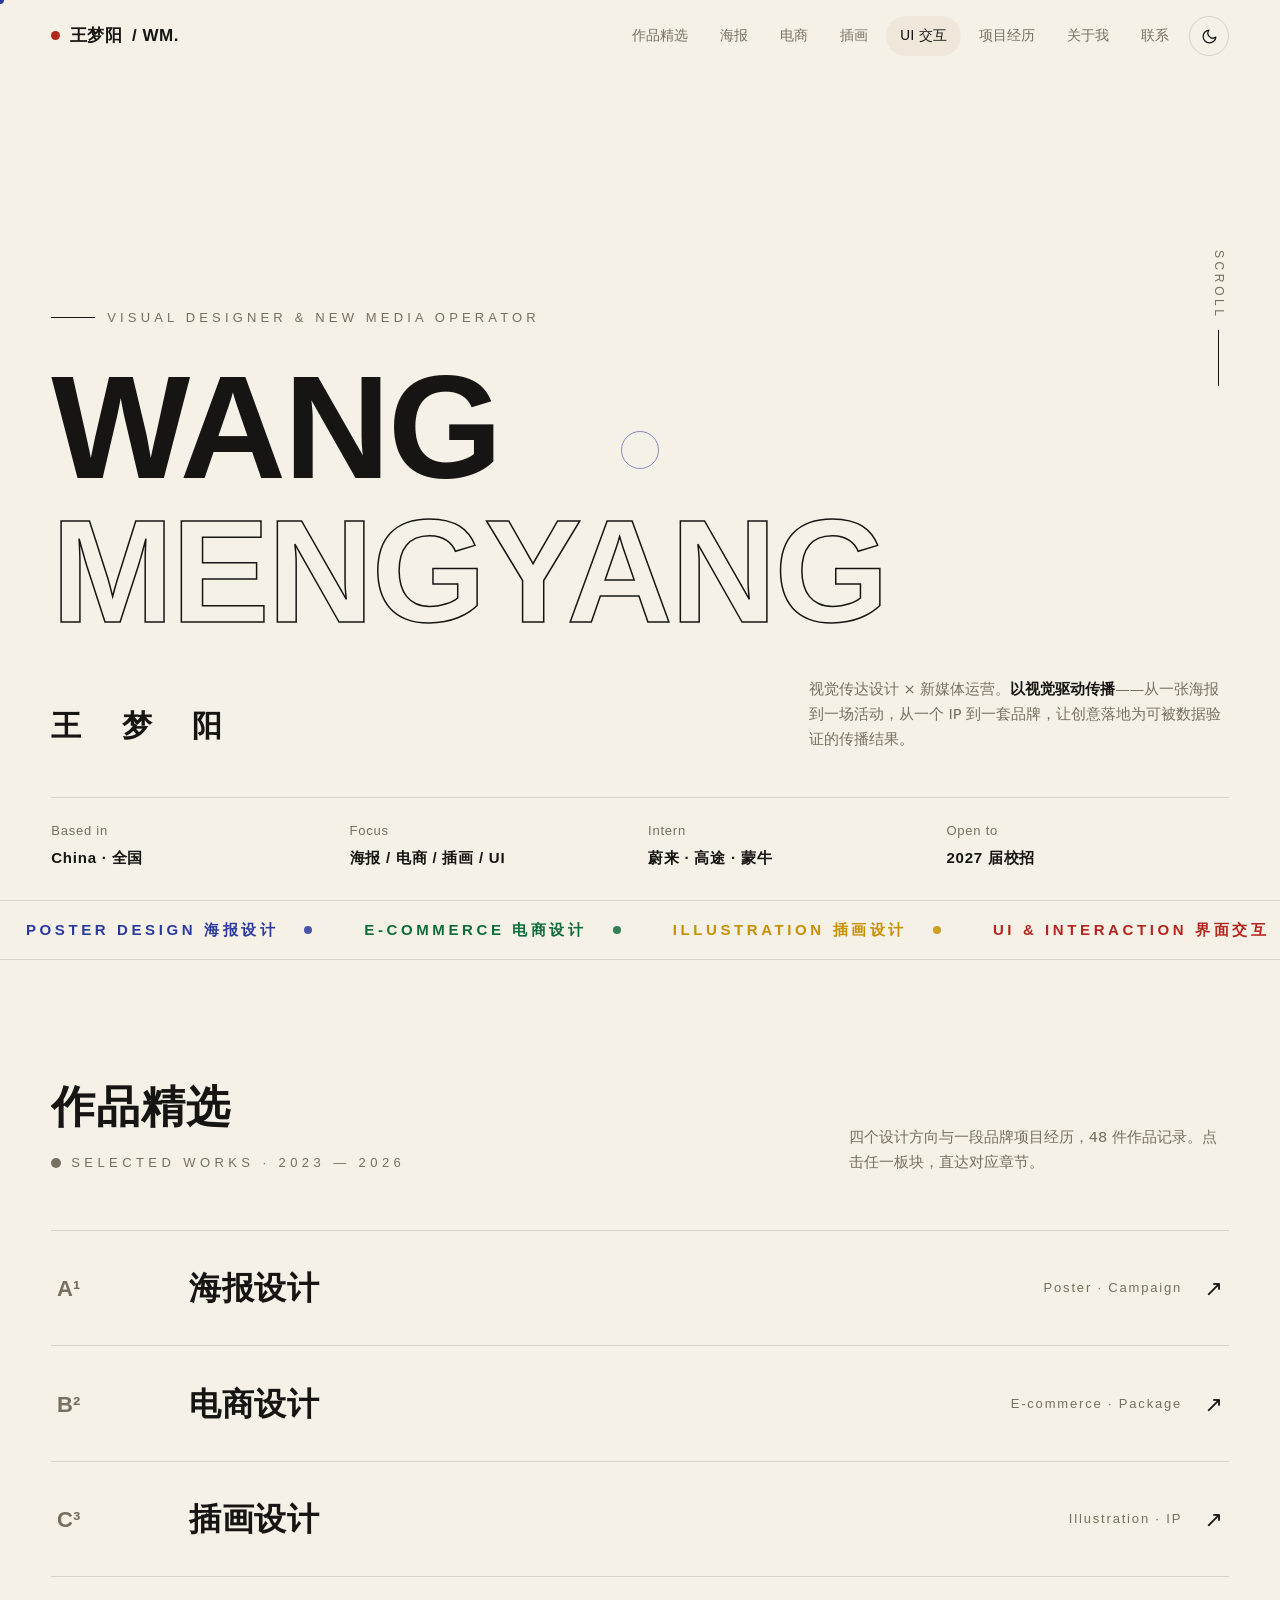
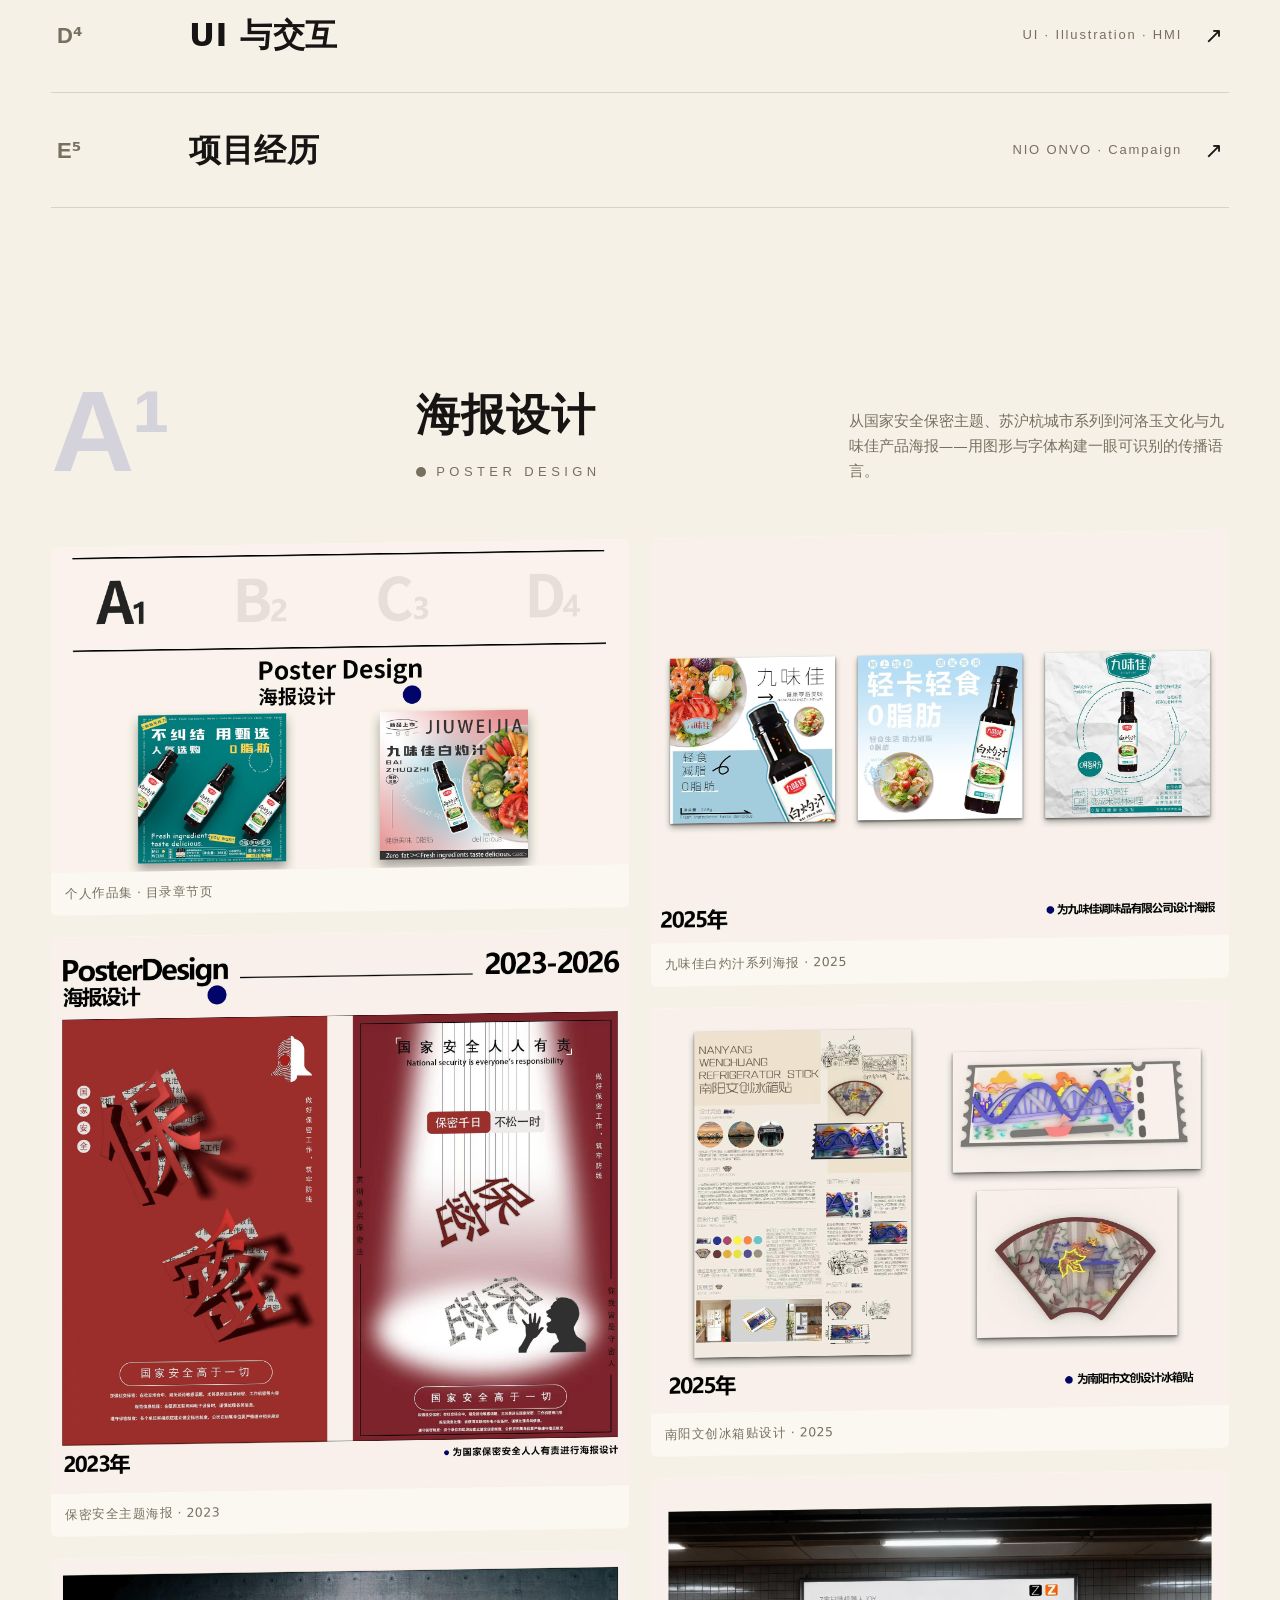
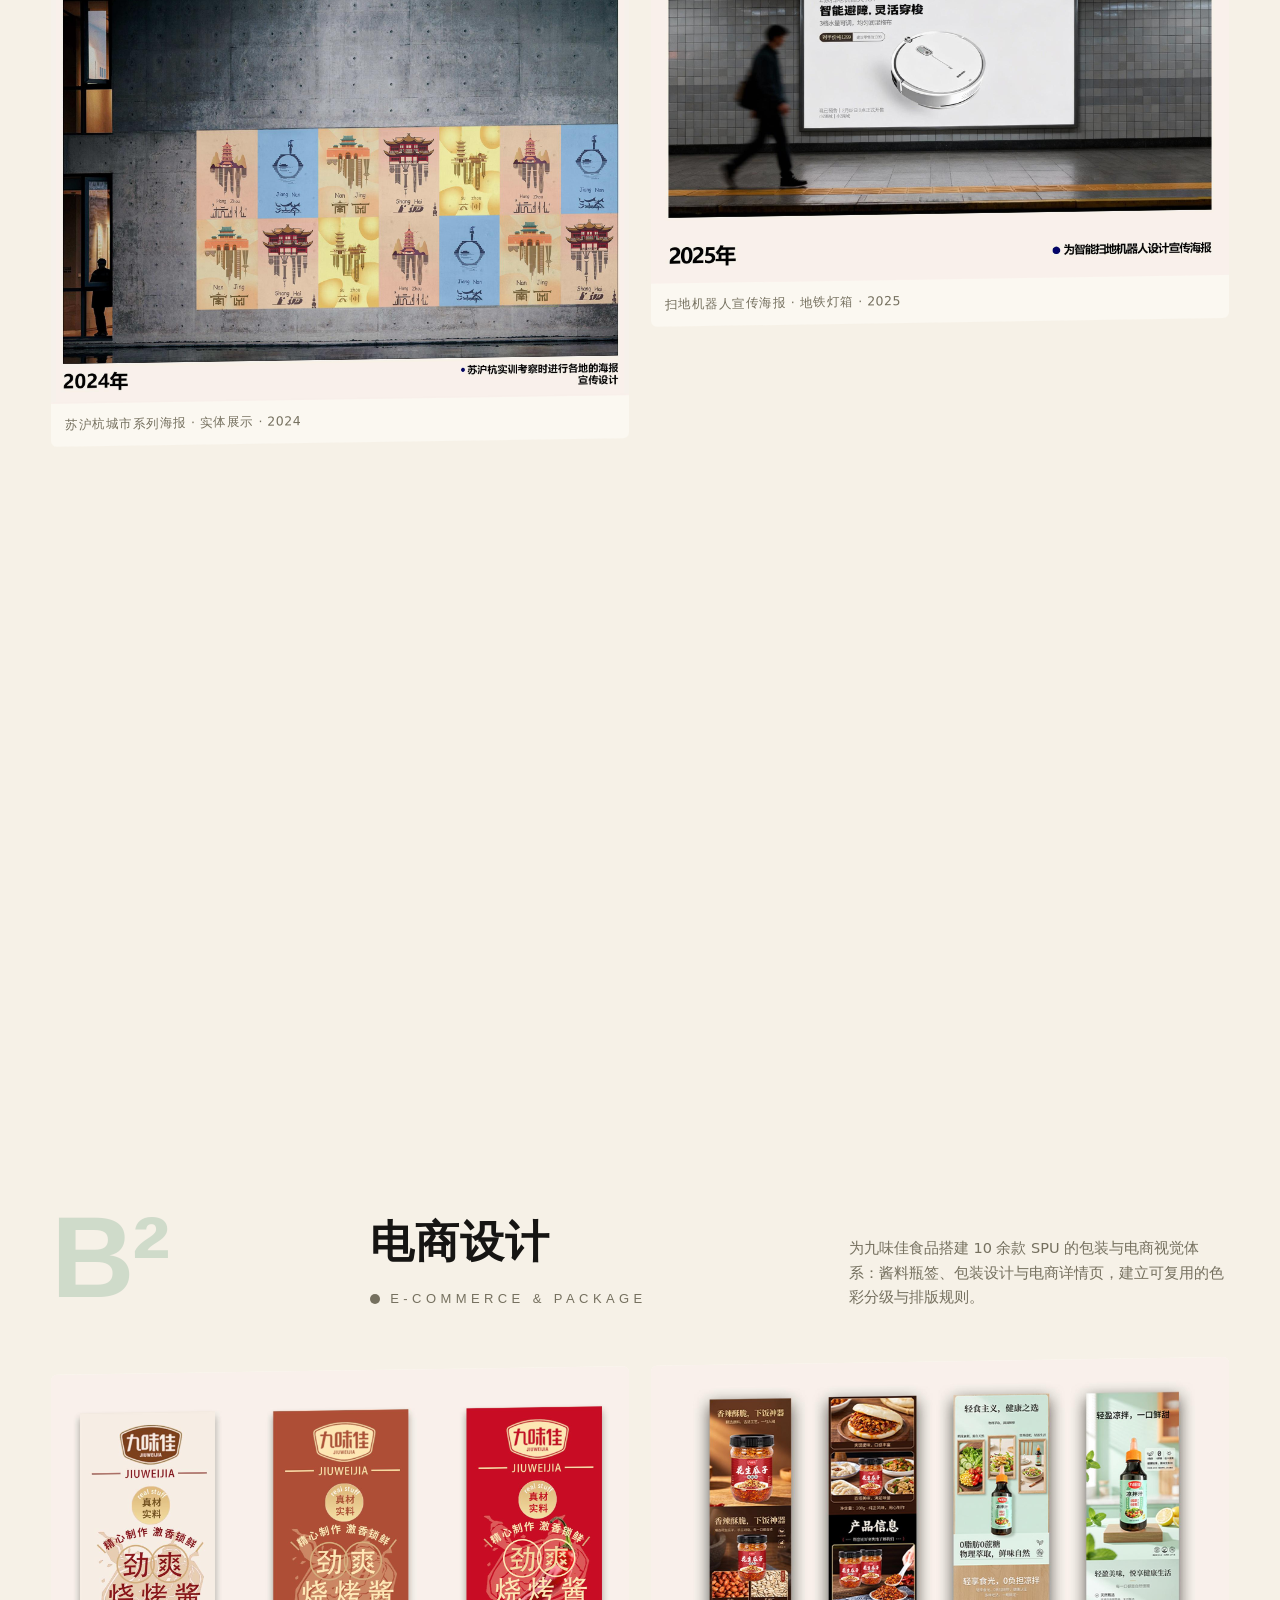
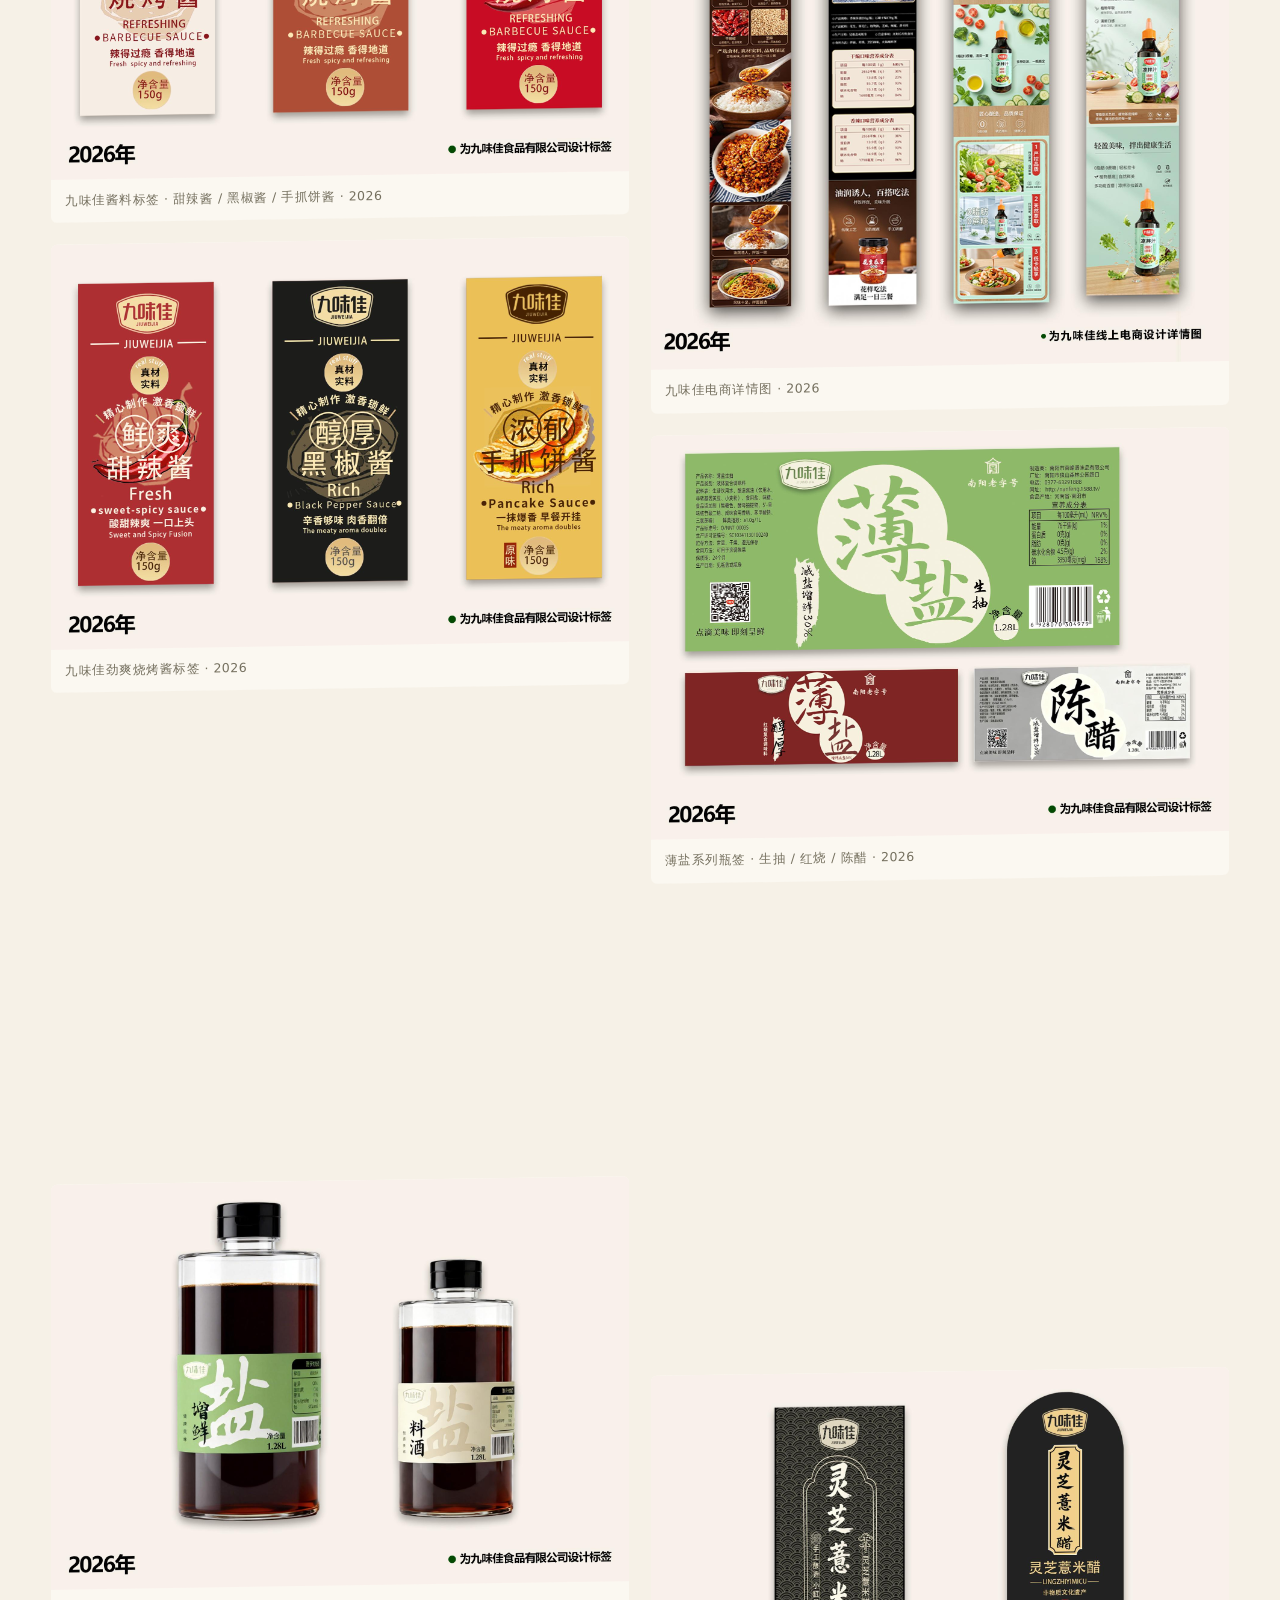
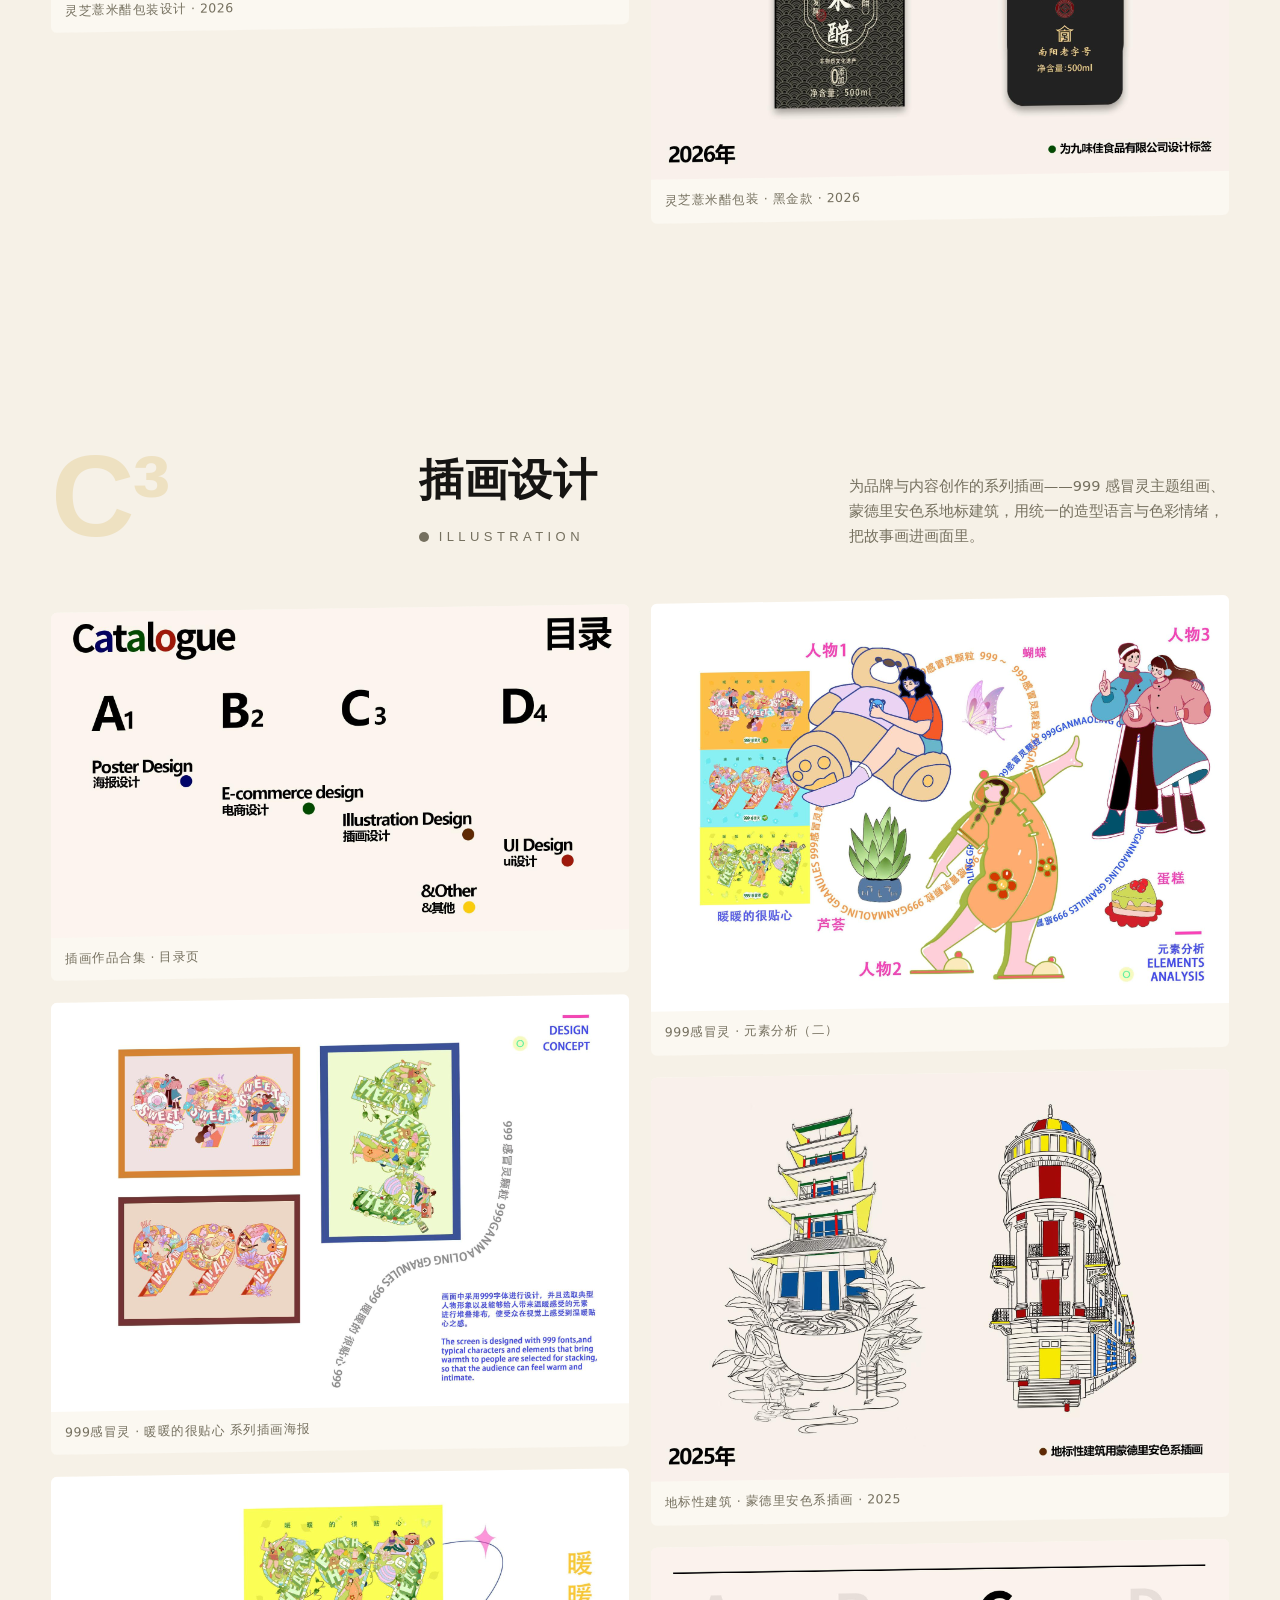
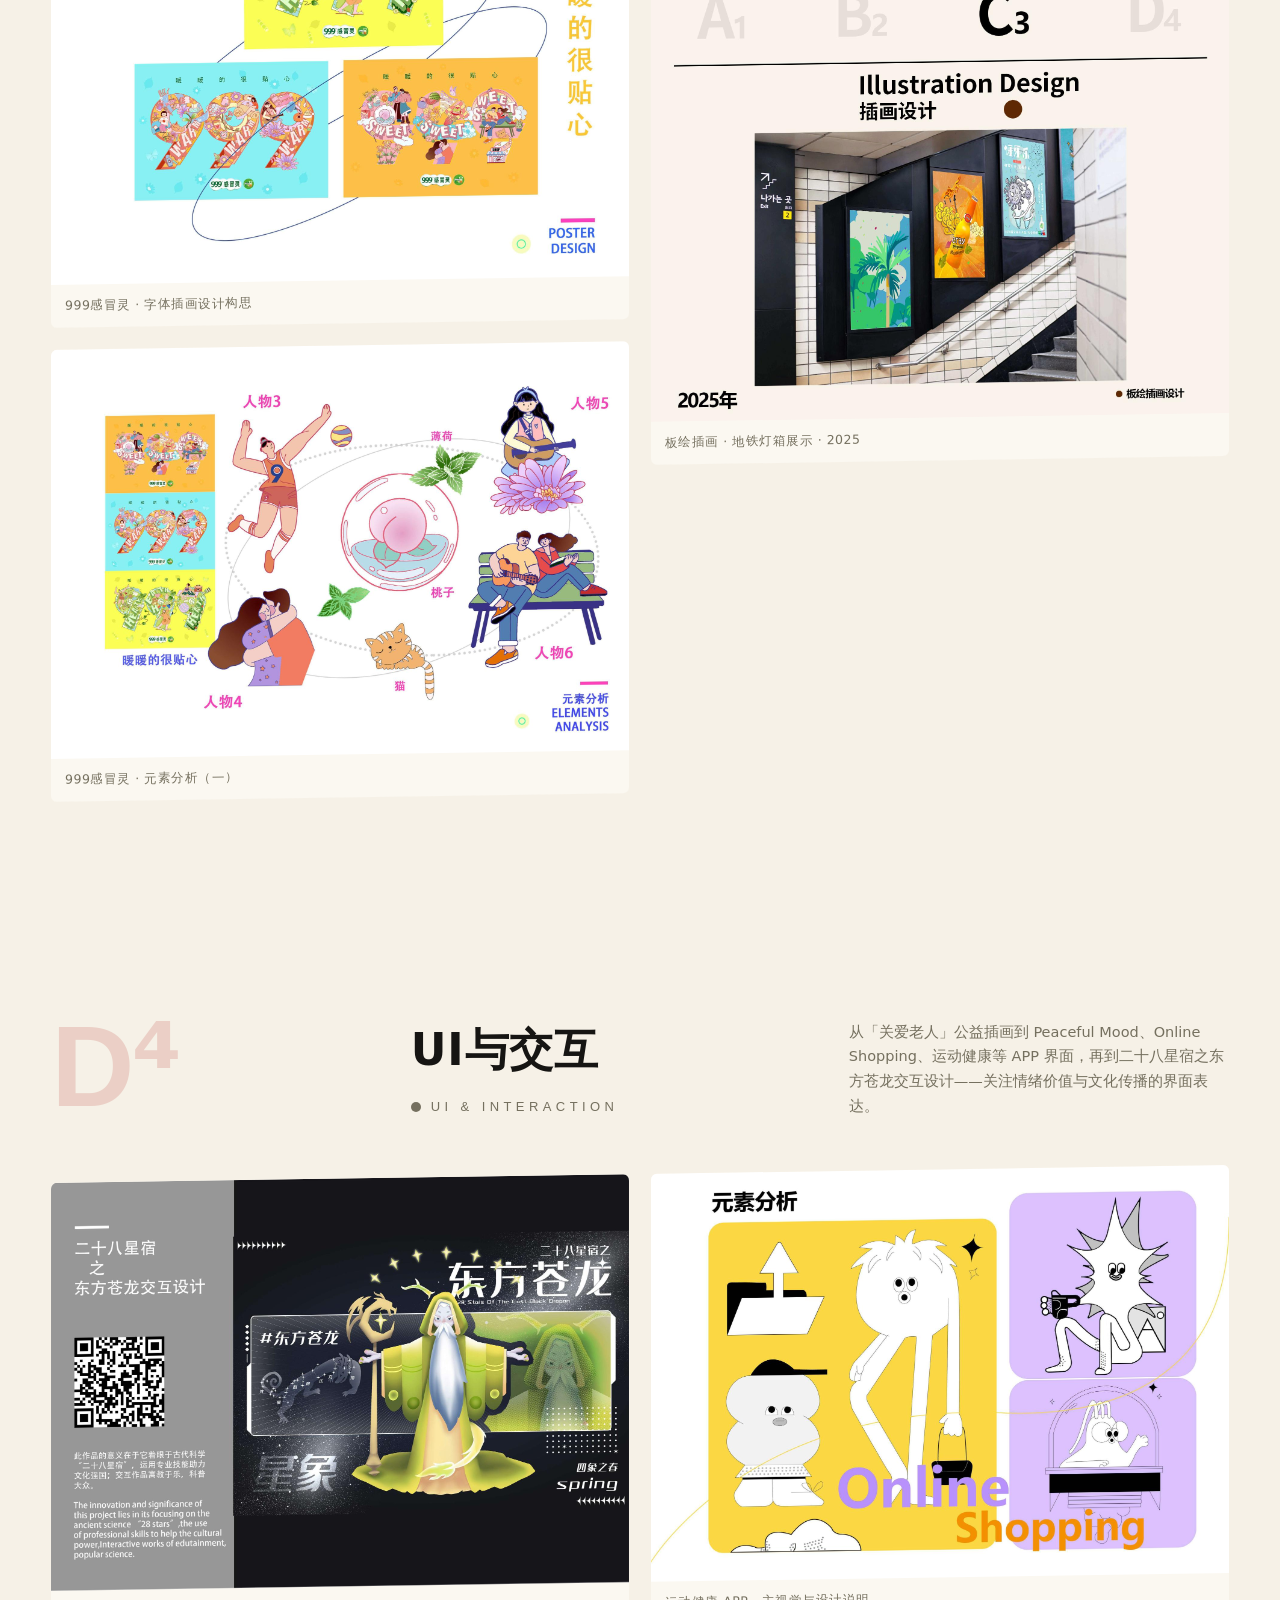
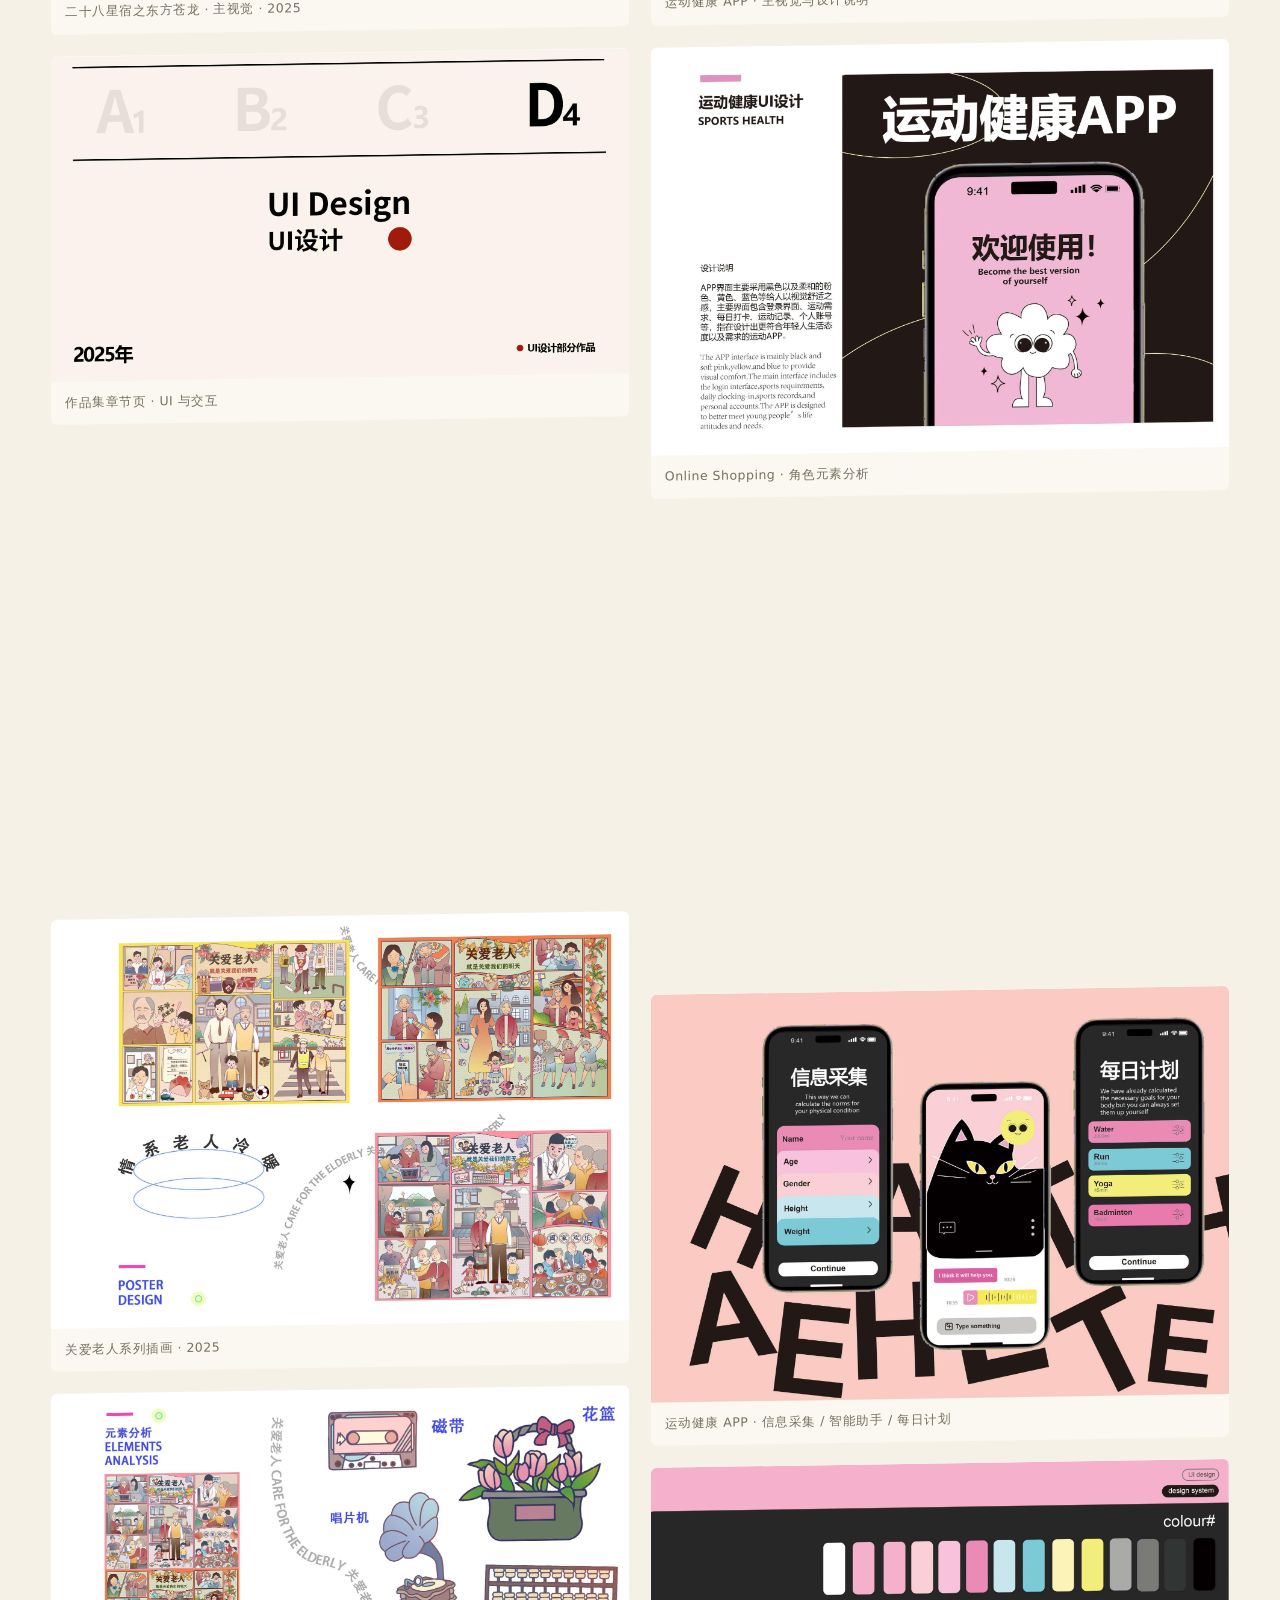
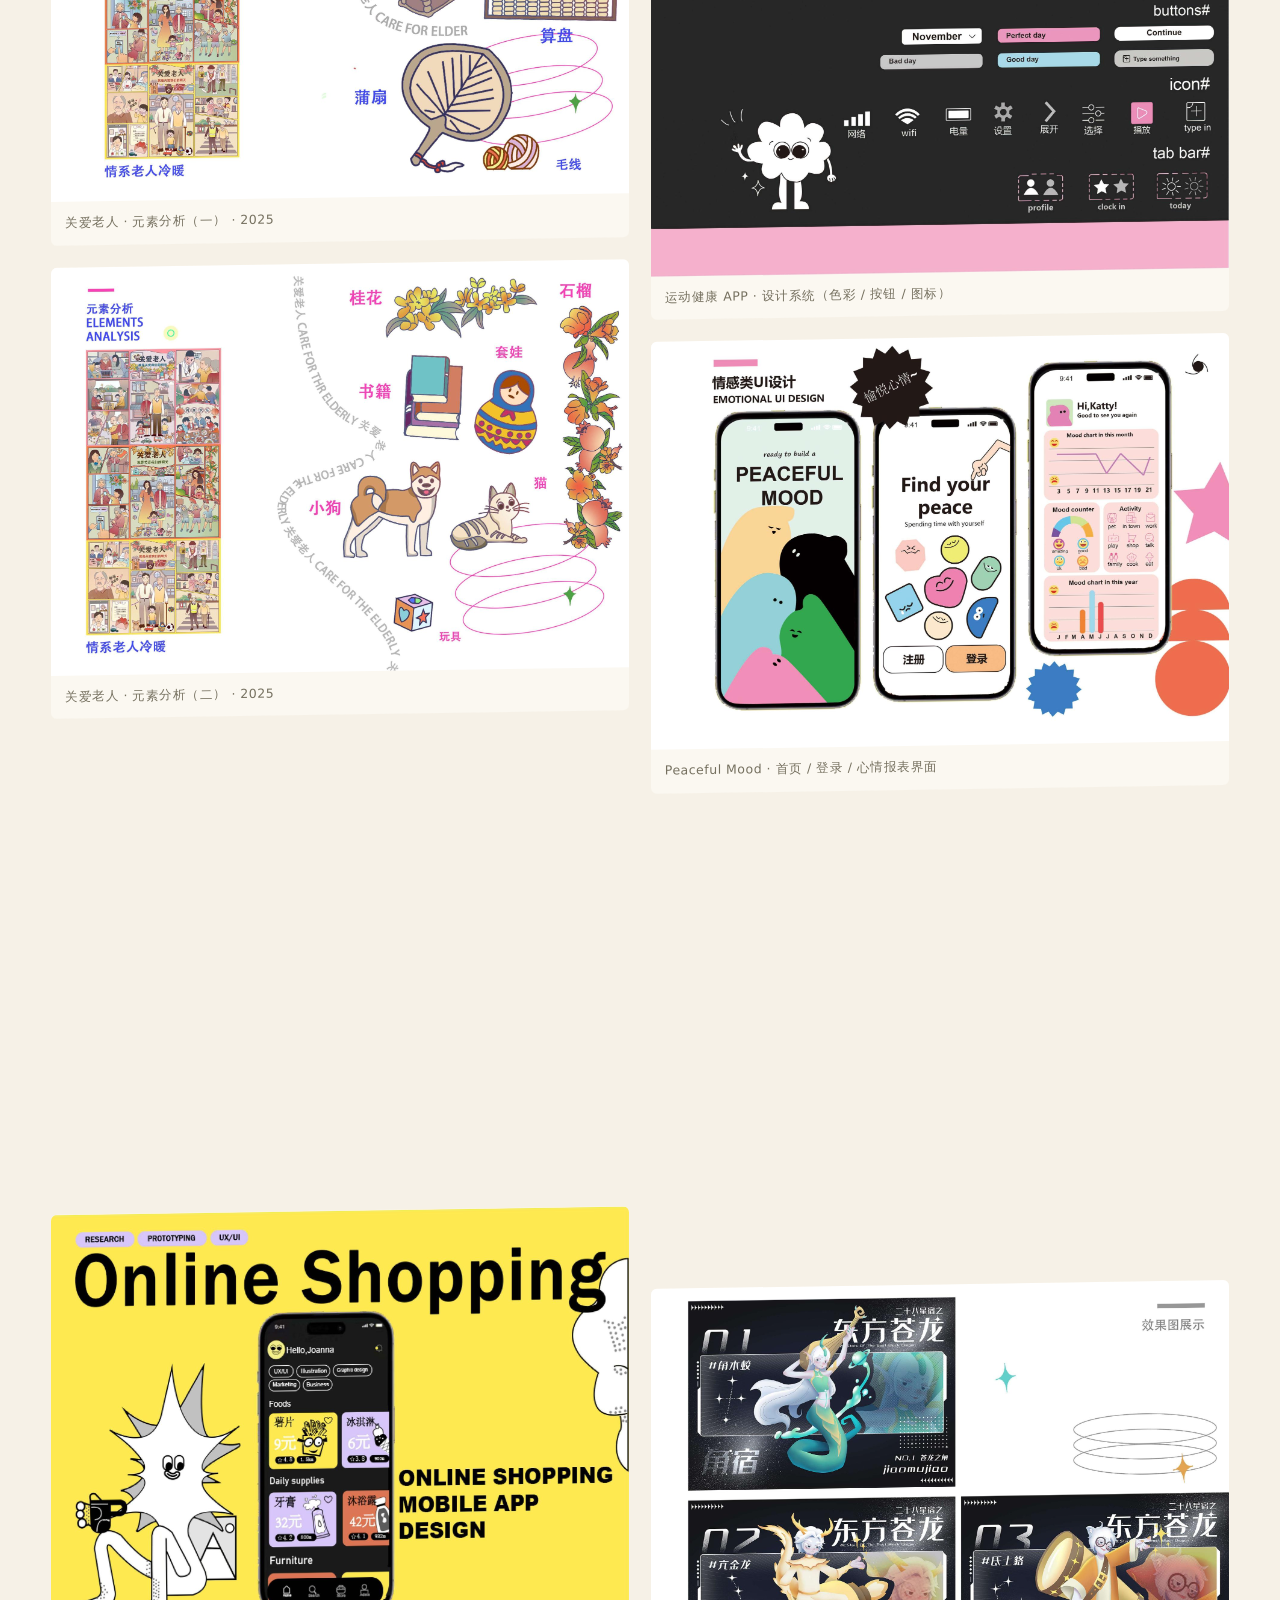
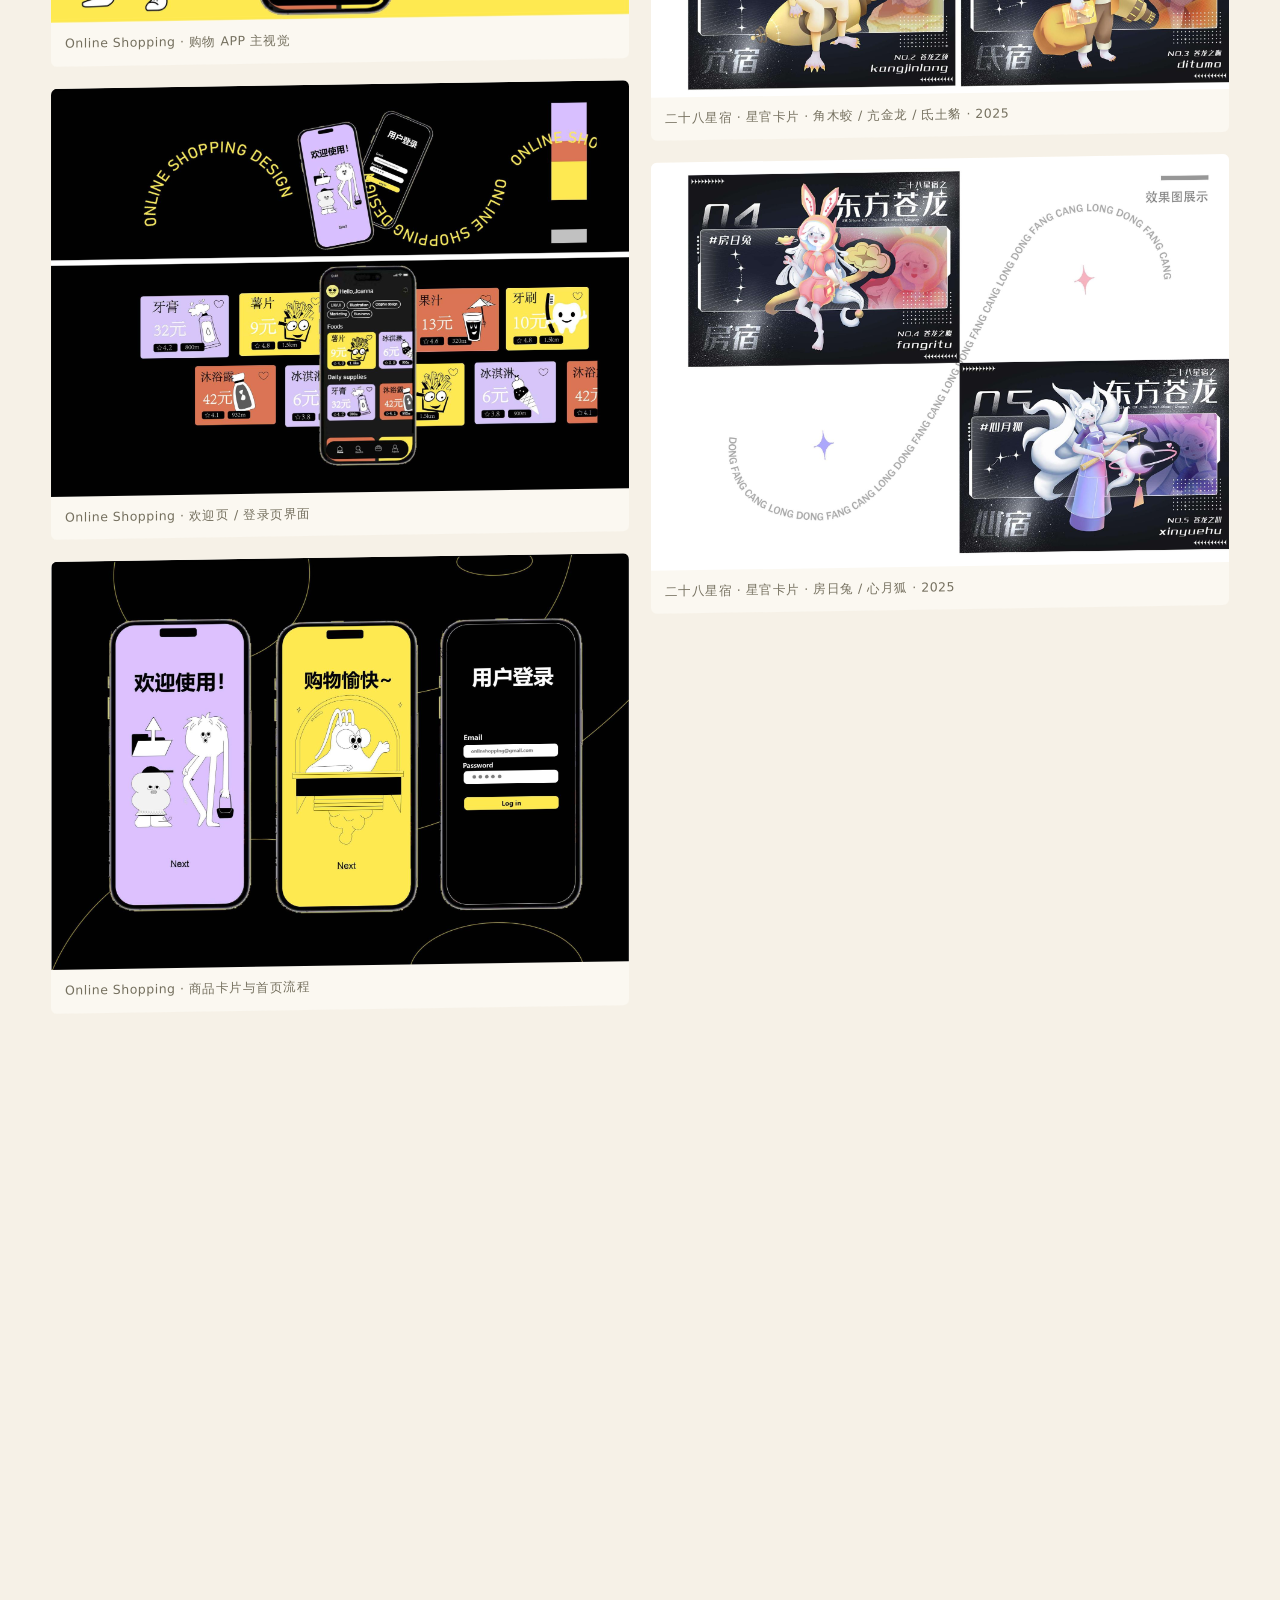
==== commit 13fca7c0: "fix captions site-wide: correct 30 mislabeled works against actual image content" ====
--- a/index.html
+++ b/index.html
@@ -453,7 +453,7 @@
       <p class="desc">四个设计方向与一段品牌项目经历，48 件作品记录。点击任一板块，直达对应章节。</p>
     </div>
     <div class="featured-list reveal">
-      <a class="f-row" href="#poster" style="--fc:var(--acc-a)" data-img="assets/img/page-01.jpg" data-label="Poster Design · 海报设计">
+      <a class="f-row" href="#poster" style="--fc:var(--acc-a)" data-img="assets/img/page-05.jpg" data-label="Poster Design · 海报设计">
         <span class="fno en">A¹</span>
         <span class="fname">海报设计</span>
         <span class="ftag en">Poster · Campaign</span>
@@ -496,17 +496,17 @@
         <h2>海报设计</h2>
         <div class="en-sub t-a">Poster Design</div>
       </div>
-      <p class="desc">从国家安全保密主题到苏沪杭城市系列，再到九味佳产品传播海报——用图形与字体构建一眼可识别的传播语言。</p>
+      <p class="desc">从国家安全保密主题、苏沪杭城市系列到河洛玉文化与九味佳产品海报——用图形与字体构建一眼可识别的传播语言。</p>
     </div>
     <div class="gallery" data-cat="海报设计 Poster">
-      <figure class="g-item reveal" data-cap="保密安全主题海报 · 2023"><img loading="lazy" src="assets/img/page-01.jpg" alt="保密安全主题海报"><figcaption>保密安全主题海报 · 2023</figcaption><span class="veil en">View<i class="zoom">Zoom</i></span></figure>
-      <figure class="g-item reveal" data-cap="苏沪杭城市系列海报 · 2024"><img loading="lazy" src="assets/img/page-02.jpg" alt="苏沪杭城市系列海报"><figcaption>苏沪杭城市系列海报 · 2024</figcaption><span class="veil en">View<i class="zoom">Zoom</i></span></figure>
+      <figure class="g-item reveal" data-cap="个人作品集 · 目录章节页"><img loading="lazy" src="assets/img/page-01.jpg" alt="个人作品集目录章节页"><figcaption>个人作品集 · 目录章节页</figcaption><span class="veil en">View<i class="zoom">Zoom</i></span></figure>
+      <figure class="g-item reveal" data-cap="保密安全主题海报 · 2023"><img loading="lazy" src="assets/img/page-02.jpg" alt="保密安全主题海报"><figcaption>保密安全主题海报 · 2023</figcaption><span class="veil en">View<i class="zoom">Zoom</i></span></figure>
       <figure class="g-item reveal" data-cap="苏沪杭城市系列海报 · 实体展示 · 2024"><img loading="lazy" src="assets/img/page-03.jpg" alt="苏沪杭城市系列海报实体展示"><figcaption>苏沪杭城市系列海报 · 实体展示 · 2024</figcaption><span class="veil en">View<i class="zoom">Zoom</i></span></figure>
-      <figure class="g-item reveal" data-cap="九味佳产品海报 · 2025"><img loading="lazy" src="assets/img/page-04.jpg" alt="九味佳产品海报"><figcaption>九味佳产品海报 · 2025</figcaption><span class="veil en">View<i class="zoom">Zoom</i></span></figure>
-      <figure class="g-item reveal" data-cap="九味佳白灼汁海报 · 2025"><img loading="lazy" src="assets/img/page-05.jpg" alt="九味佳白灼汁海报"><figcaption>九味佳白灼汁海报 · 2025</figcaption><span class="veil en">View<i class="zoom">Zoom</i></span></figure>
-      <figure class="g-item reveal" data-cap="主题海报设计"><img loading="lazy" src="assets/img/page-06.jpg" alt="主题海报设计"><figcaption>主题海报设计</figcaption><span class="veil en">View<i class="zoom">Zoom</i></span></figure>
-      <figure class="g-item reveal" data-cap="主题海报设计"><img loading="lazy" src="assets/img/page-07.jpg" alt="主题海报设计"><figcaption>主题海报设计</figcaption><span class="veil en">View<i class="zoom">Zoom</i></span></figure>
-      <figure class="g-item reveal" data-cap="主题海报设计"><img loading="lazy" src="assets/img/page-08.jpg" alt="主题海报设计"><figcaption>主题海报设计</figcaption><span class="veil en">View<i class="zoom">Zoom</i></span></figure>
+      <figure class="g-item reveal" data-cap="河洛玉 · 和田玉宣传海报 · 2024"><img loading="lazy" src="assets/img/page-04.jpg" alt="河洛玉和田玉宣传海报"><figcaption>河洛玉 · 和田玉宣传海报 · 2024</figcaption><span class="veil en">View<i class="zoom">Zoom</i></span></figure>
+      <figure class="g-item reveal" data-cap="九味佳白灼汁系列海报 · 2025"><img loading="lazy" src="assets/img/page-05.jpg" alt="九味佳白灼汁系列海报"><figcaption>九味佳白灼汁系列海报 · 2025</figcaption><span class="veil en">View<i class="zoom">Zoom</i></span></figure>
+      <figure class="g-item reveal" data-cap="南阳文创冰箱贴设计 · 2025"><img loading="lazy" src="assets/img/page-06.jpg" alt="南阳文创冰箱贴设计"><figcaption>南阳文创冰箱贴设计 · 2025</figcaption><span class="veil en">View<i class="zoom">Zoom</i></span></figure>
+      <figure class="g-item reveal" data-cap="扫地机器人宣传海报 · 地铁灯箱 · 2025"><img loading="lazy" src="assets/img/page-07.jpg" alt="扫地机器人宣传海报"><figcaption>扫地机器人宣传海报 · 地铁灯箱 · 2025</figcaption><span class="veil en">View<i class="zoom">Zoom</i></span></figure>
+      <figure class="g-item reveal" data-cap="九味佳白灼汁海报 · 商超实体应用 · 2026"><img loading="lazy" src="assets/img/page-08.jpg" alt="九味佳白灼汁海报商超应用"><figcaption>九味佳白灼汁海报 · 商超实体应用 · 2026</figcaption><span class="veil en">View<i class="zoom">Zoom</i></span></figure>
     </div>
   </div>
 </section>
@@ -520,18 +520,17 @@
         <h2>电商设计</h2>
         <div class="en-sub t-b">E-commerce &amp; Package</div>
       </div>
-      <p class="desc">为九味佳食品搭建 10 余款 SPU 的电商视觉与标签体系：大促主图、详情页、瓶签设计，建立可复用的色彩分级与排版规则。</p>
+      <p class="desc">为九味佳食品搭建 10 余款 SPU 的包装与电商视觉体系：酱料瓶签、包装设计与电商详情页，建立可复用的色彩分级与排版规则。</p>
     </div>
     <div class="gallery" data-cat="电商设计 E-commerce">
-      <figure class="g-item reveal" data-cap="九味佳电商主图 · 2025"><img loading="lazy" src="assets/img/page-10.jpg" alt="九味佳电商主图"><figcaption>九味佳电商主图 · 2025</figcaption><span class="veil en">View<i class="zoom">Zoom</i></span></figure>
-      <figure class="g-item reveal" data-cap="酱料标签 · 甜辣酱 / 黑椒酱 / 手抓饼酱 · 2026"><img loading="lazy" src="assets/img/page-11.jpg" alt="九味佳酱料标签系列"><figcaption>酱料标签 · 甜辣酱 / 黑椒酱 / 手抓饼酱 · 2026</figcaption><span class="veil en">View<i class="zoom">Zoom</i></span></figure>
-      <figure class="g-item reveal" data-cap="盐 · 料酒瓶签设计 · 2026"><img loading="lazy" src="assets/img/page-13.jpg" alt="盐料酒瓶签设计"><figcaption>盐 · 料酒瓶签设计 · 2026</figcaption><span class="veil en">View<i class="zoom">Zoom</i></span></figure>
-      <figure class="g-item reveal" data-cap="电商详情页设计"><img loading="lazy" src="assets/img/page-12.jpg" alt="电商详情页设计"><figcaption>电商详情页设计</figcaption><span class="veil en">View<i class="zoom">Zoom</i></span></figure>
+      <figure class="g-item reveal" data-cap="九味佳酱料标签 · 甜辣酱 / 黑椒酱 / 手抓饼酱 · 2026"><img loading="lazy" src="assets/img/page-10.jpg" alt="九味佳酱料标签系列"><figcaption>九味佳酱料标签 · 甜辣酱 / 黑椒酱 / 手抓饼酱 · 2026</figcaption><span class="veil en">View<i class="zoom">Zoom</i></span></figure>
+      <figure class="g-item reveal" data-cap="九味佳劲爽烧烤酱标签 · 2026"><img loading="lazy" src="assets/img/page-11.jpg" alt="九味佳烧烤酱标签"><figcaption>九味佳劲爽烧烤酱标签 · 2026</figcaption><span class="veil en">View<i class="zoom">Zoom</i></span></figure>
+      <figure class="g-item reveal" data-cap="盐 · 料酒瓶签设计 · 2026"><img loading="lazy" src="assets/img/page-12.jpg" alt="盐料酒瓶签设计"><figcaption>盐 · 料酒瓶签设计 · 2026</figcaption><span class="veil en">View<i class="zoom">Zoom</i></span></figure>
+      <figure class="g-item reveal" data-cap="灵芝薏米醋包装设计 · 2026"><img loading="lazy" src="assets/img/page-13.jpg" alt="灵芝薏米醋包装设计"><figcaption>灵芝薏米醋包装设计 · 2026</figcaption><span class="veil en">View<i class="zoom">Zoom</i></span></figure>
       <figure class="g-item reveal" data-cap="九味佳电商详情图 · 2026"><img loading="lazy" src="assets/img/page-47.jpg" alt="九味佳电商详情图"><figcaption>九味佳电商详情图 · 2026</figcaption><span class="veil en">View<i class="zoom">Zoom</i></span></figure>
-      <figure class="g-item reveal" data-cap="电商视觉设计"><img loading="lazy" src="assets/img/page-14.jpg" alt="电商视觉设计"><figcaption>电商视觉设计</figcaption><span class="veil en">View<i class="zoom">Zoom</i></span></figure>
-      <figure class="g-item reveal" data-cap="电商视觉设计"><img loading="lazy" src="assets/img/page-15.jpg" alt="电商视觉设计"><figcaption>电商视觉设计</figcaption><span class="veil en">View<i class="zoom">Zoom</i></span></figure>
-      <figure class="g-item reveal" data-cap="电商视觉设计"><img loading="lazy" src="assets/img/page-16.jpg" alt="电商视觉设计"><figcaption>电商视觉设计</figcaption><span class="veil en">View<i class="zoom">Zoom</i></span></figure>
-      <figure class="g-item reveal" data-cap="电商视觉设计"><img loading="lazy" src="assets/img/page-17.jpg" alt="电商视觉设计"><figcaption>电商视觉设计</figcaption><span class="veil en">View<i class="zoom">Zoom</i></span></figure>
+      <figure class="g-item reveal" data-cap="薄盐系列瓶签 · 生抽 / 红烧 / 陈醋 · 2026"><img loading="lazy" src="assets/img/page-14.jpg" alt="薄盐系列标签"><figcaption>薄盐系列瓶签 · 生抽 / 红烧 / 陈醋 · 2026</figcaption><span class="veil en">View<i class="zoom">Zoom</i></span></figure>
+      <figure class="g-item reveal" data-cap="上等蚝油 · 海鲜酱汁标签 · 2026"><img loading="lazy" src="assets/img/page-15.jpg" alt="蚝油海鲜酱汁标签"><figcaption>上等蚝油 · 海鲜酱汁标签 · 2026</figcaption><span class="veil en">View<i class="zoom">Zoom</i></span></figure>
+      <figure class="g-item reveal" data-cap="灵芝薏米醋包装 · 黑金款 · 2026"><img loading="lazy" src="assets/img/page-16.jpg" alt="灵芝薏米醋黑金包装"><figcaption>灵芝薏米醋包装 · 黑金款 · 2026</figcaption><span class="veil en">View<i class="zoom">Zoom</i></span></figure>
     </div>
   </div>
 </section>
@@ -545,15 +544,16 @@
         <h2>插画设计</h2>
         <div class="en-sub t-c">Illustration</div>
       </div>
-      <p class="desc">为品牌与内容创作的系列插画——从 IP 形象到主题组画，用统一的造型语言与色彩情绪，把故事画进画面里。</p>
+      <p class="desc">为品牌与内容创作的系列插画——999 感冒灵主题组画、蒙德里安色系地标建筑，用统一的造型语言与色彩情绪，把故事画进画面里。</p>
     </div>
     <div class="gallery" data-cat="插画设计 Illustration">
-      <figure class="g-item reveal" data-cap="IP 形象插画设计"><img loading="lazy" src="assets/img/page-21.jpg" alt="IP形象插画设计"><figcaption>IP 形象插画设计</figcaption><span class="veil en">View<i class="zoom">Zoom</i></span></figure>
-      <figure class="g-item reveal" data-cap="插画设计作品"><img loading="lazy" src="assets/img/page-23.jpg" alt="插画设计作品"><figcaption>插画设计作品</figcaption><span class="veil en">View<i class="zoom">Zoom</i></span></figure>
-      <figure class="g-item reveal" data-cap="插画设计作品"><img loading="lazy" src="assets/img/page-24.jpg" alt="插画设计作品"><figcaption>插画设计作品</figcaption><span class="veil en">View<i class="zoom">Zoom</i></span></figure>
-      <figure class="g-item reveal" data-cap="插画设计作品"><img loading="lazy" src="assets/img/page-25.jpg" alt="插画设计作品"><figcaption>插画设计作品</figcaption><span class="veil en">View<i class="zoom">Zoom</i></span></figure>
-      <figure class="g-item reveal" data-cap="插画设计作品"><img loading="lazy" src="assets/img/page-26.jpg" alt="插画设计作品"><figcaption>插画设计作品</figcaption><span class="veil en">View<i class="zoom">Zoom</i></span></figure>
+      <figure class="g-item reveal" data-cap="插画作品合集 · 目录页"><img loading="lazy" src="assets/img/page-21.jpg" alt="插画作品合集目录页"><figcaption>插画作品合集 · 目录页</figcaption><span class="veil en">View<i class="zoom">Zoom</i></span></figure>
+      <figure class="g-item reveal" data-cap="999感冒灵 · 暖暖的很贴心 系列插画海报"><img loading="lazy" src="assets/img/page-23.jpg" alt="999感冒灵系列插画海报"><figcaption>999感冒灵 · 暖暖的很贴心 系列插画海报</figcaption><span class="veil en">View<i class="zoom">Zoom</i></span></figure>
+      <figure class="g-item reveal" data-cap="999感冒灵 · 字体插画设计构思"><img loading="lazy" src="assets/img/page-24.jpg" alt="999感冒灵字体插画设计构思"><figcaption>999感冒灵 · 字体插画设计构思</figcaption><span class="veil en">View<i class="zoom">Zoom</i></span></figure>
+      <figure class="g-item reveal" data-cap="999感冒灵 · 元素分析（一）"><img loading="lazy" src="assets/img/page-25.jpg" alt="999感冒灵元素分析一"><figcaption>999感冒灵 · 元素分析（一）</figcaption><span class="veil en">View<i class="zoom">Zoom</i></span></figure>
+      <figure class="g-item reveal" data-cap="999感冒灵 · 元素分析（二）"><img loading="lazy" src="assets/img/page-26.jpg" alt="999感冒灵元素分析二"><figcaption>999感冒灵 · 元素分析（二）</figcaption><span class="veil en">View<i class="zoom">Zoom</i></span></figure>
       <figure class="g-item reveal" data-cap="地标性建筑 · 蒙德里安色系插画 · 2025"><img loading="lazy" src="assets/img/page-18.jpg" alt="地标性建筑蒙德里安色系插画"><figcaption>地标性建筑 · 蒙德里安色系插画 · 2025</figcaption><span class="veil en">View<i class="zoom">Zoom</i></span></figure>
+      <figure class="g-item reveal" data-cap="板绘插画 · 地铁灯箱展示 · 2025"><img loading="lazy" src="assets/img/page-17.jpg" alt="板绘插画地铁灯箱展示"><figcaption>板绘插画 · 地铁灯箱展示 · 2025</figcaption><span class="veil en">View<i class="zoom">Zoom</i></span></figure>
     </div>
   </div>
 </section>
@@ -567,26 +567,26 @@
         <h2>UI 与交互</h2>
         <div class="en-sub t-d">UI &amp; Interaction</div>
       </div>
-      <p class="desc">情感类 APP「Peaceful Mood」、「关爱老人」系列插画、二十八星宿之东方苍龙交互设计——关注情绪价值与文化传播的界面表达。</p>
+      <p class="desc">从「关爱老人」公益插画到 Peaceful Mood、Online Shopping、运动健康等 APP 界面，再到二十八星宿之东方苍龙交互设计——关注情绪价值与文化传播的界面表达。</p>
     </div>
     <div class="gallery" data-cat="UI与交互 UI & Interaction">
       <figure class="g-item reveal" data-cap="二十八星宿之东方苍龙 · 主视觉 · 2025"><img loading="lazy" src="assets/img/page-42.jpg" alt="二十八星宿东方苍龙主视觉"><figcaption>二十八星宿之东方苍龙 · 主视觉 · 2025</figcaption><span class="veil en">View<i class="zoom">Zoom</i></span></figure>
-      <figure class="g-item reveal" data-cap="二十八星宿之东方苍龙 · 交互设计 · 2025"><img loading="lazy" src="assets/img/page-46.jpg" alt="二十八星宿交互设计"><figcaption>二十八星宿之东方苍龙 · 交互设计 · 2025</figcaption><span class="veil en">View<i class="zoom">Zoom</i></span></figure>
+      <figure class="g-item reveal" data-cap="作品集章节页 · UI 与交互"><img loading="lazy" src="assets/img/page-46.jpg" alt="作品集UI与交互章节页"><figcaption>作品集章节页 · UI 与交互</figcaption><span class="veil en">View<i class="zoom">Zoom</i></span></figure>
       <figure class="g-item reveal" data-cap="Peaceful Mood · 情感类 UI 设计 · 2025"><img loading="lazy" src="assets/img/page-39.jpg" alt="情感类UI设计"><figcaption>Peaceful Mood · 情感类 UI 设计 · 2025</figcaption><span class="veil en">View<i class="zoom">Zoom</i></span></figure>
       <figure class="g-item reveal" data-cap="关爱老人系列插画 · 2025"><img loading="lazy" src="assets/img/page-29.jpg" alt="关爱老人系列插画"><figcaption>关爱老人系列插画 · 2025</figcaption><span class="veil en">View<i class="zoom">Zoom</i></span></figure>
       <figure class="g-item reveal" data-cap="关爱老人 · 元素分析（一） · 2025"><img loading="lazy" src="assets/img/page-27.jpg" alt="关爱老人元素分析一"><figcaption>关爱老人 · 元素分析（一） · 2025</figcaption><span class="veil en">View<i class="zoom">Zoom</i></span></figure>
       <figure class="g-item reveal" data-cap="关爱老人 · 元素分析（二） · 2025"><img loading="lazy" src="assets/img/page-28.jpg" alt="关爱老人元素分析二"><figcaption>关爱老人 · 元素分析（二） · 2025</figcaption><span class="veil en">View<i class="zoom">Zoom</i></span></figure>
-      <figure class="g-item reveal" data-cap="UI 设计作品"><img loading="lazy" src="assets/img/page-30.jpg" alt="UI设计作品"><figcaption>UI 设计作品</figcaption><span class="veil en">View<i class="zoom">Zoom</i></span></figure>
-      <figure class="g-item reveal" data-cap="UI 设计作品"><img loading="lazy" src="assets/img/page-31.jpg" alt="UI设计作品"><figcaption>UI 设计作品</figcaption><span class="veil en">View<i class="zoom">Zoom</i></span></figure>
-      <figure class="g-item reveal" data-cap="UI 设计作品"><img loading="lazy" src="assets/img/page-32.jpg" alt="UI设计作品"><figcaption>UI 设计作品</figcaption><span class="veil en">View<i class="zoom">Zoom</i></span></figure>
-      <figure class="g-item reveal" data-cap="UI 设计作品"><img loading="lazy" src="assets/img/page-33.jpg" alt="UI设计作品"><figcaption>UI 设计作品</figcaption><span class="veil en">View<i class="zoom">Zoom</i></span></figure>
-      <figure class="g-item reveal" data-cap="UI 设计作品"><img loading="lazy" src="assets/img/page-34.jpg" alt="UI设计作品"><figcaption>UI 设计作品</figcaption><span class="veil en">View<i class="zoom">Zoom</i></span></figure>
-      <figure class="g-item reveal" data-cap="UI 设计作品"><img loading="lazy" src="assets/img/page-35.jpg" alt="UI设计作品"><figcaption>UI 设计作品</figcaption><span class="veil en">View<i class="zoom">Zoom</i></span></figure>
-      <figure class="g-item reveal" data-cap="UI 设计作品"><img loading="lazy" src="assets/img/page-36.jpg" alt="UI设计作品"><figcaption>UI 设计作品</figcaption><span class="veil en">View<i class="zoom">Zoom</i></span></figure>
-      <figure class="g-item reveal" data-cap="UI 设计作品"><img loading="lazy" src="assets/img/page-37.jpg" alt="UI设计作品"><figcaption>UI 设计作品</figcaption><span class="veil en">View<i class="zoom">Zoom</i></span></figure>
-      <figure class="g-item reveal" data-cap="UI 设计作品"><img loading="lazy" src="assets/img/page-38.jpg" alt="UI设计作品"><figcaption>UI 设计作品</figcaption><span class="veil en">View<i class="zoom">Zoom</i></span></figure>
-      <figure class="g-item reveal" data-cap="UI 设计作品"><img loading="lazy" src="assets/img/page-40.jpg" alt="UI设计作品"><figcaption>UI 设计作品</figcaption><span class="veil en">View<i class="zoom">Zoom</i></span></figure>
-      <figure class="g-item reveal" data-cap="UI 设计作品"><img loading="lazy" src="assets/img/page-41.jpg" alt="UI设计作品"><figcaption>UI 设计作品</figcaption><span class="veil en">View<i class="zoom">Zoom</i></span></figure>
+      <figure class="g-item reveal" data-cap="关爱老人 · 设计构思 · 2025"><img loading="lazy" src="assets/img/page-30.jpg" alt="关爱老人设计构思"><figcaption>关爱老人 · 设计构思 · 2025</figcaption><span class="veil en">View<i class="zoom">Zoom</i></span></figure>
+      <figure class="g-item reveal" data-cap="Online Shopping · 购物 APP 主视觉"><img loading="lazy" src="assets/img/page-31.jpg" alt="购物APP主视觉"><figcaption>Online Shopping · 购物 APP 主视觉</figcaption><span class="veil en">View<i class="zoom">Zoom</i></span></figure>
+      <figure class="g-item reveal" data-cap="Online Shopping · 欢迎页 / 登录页界面"><img loading="lazy" src="assets/img/page-32.jpg" alt="购物APP欢迎登录界面"><figcaption>Online Shopping · 欢迎页 / 登录页界面</figcaption><span class="veil en">View<i class="zoom">Zoom</i></span></figure>
+      <figure class="g-item reveal" data-cap="Online Shopping · 商品卡片与首页流程"><img loading="lazy" src="assets/img/page-33.jpg" alt="购物APP商品界面"><figcaption>Online Shopping · 商品卡片与首页流程</figcaption><span class="veil en">View<i class="zoom">Zoom</i></span></figure>
+      <figure class="g-item reveal" data-cap="运动健康 APP · 主视觉与设计说明"><img loading="lazy" src="assets/img/page-34.jpg" alt="运动健康APP主视觉"><figcaption>运动健康 APP · 主视觉与设计说明</figcaption><span class="veil en">View<i class="zoom">Zoom</i></span></figure>
+      <figure class="g-item reveal" data-cap="Online Shopping · 角色元素分析"><img loading="lazy" src="assets/img/page-35.jpg" alt="购物APP角色元素分析"><figcaption>Online Shopping · 角色元素分析</figcaption><span class="veil en">View<i class="zoom">Zoom</i></span></figure>
+      <figure class="g-item reveal" data-cap="运动健康 APP · 首页 / 每日打卡 / 个人中心"><img loading="lazy" src="assets/img/page-36.jpg" alt="运动健康APP界面"><figcaption>运动健康 APP · 首页 / 每日打卡 / 个人中心</figcaption><span class="veil en">View<i class="zoom">Zoom</i></span></figure>
+      <figure class="g-item reveal" data-cap="运动健康 APP · 信息采集 / 智能助手 / 每日计划"><img loading="lazy" src="assets/img/page-37.jpg" alt="运动健康APP功能界面"><figcaption>运动健康 APP · 信息采集 / 智能助手 / 每日计划</figcaption><span class="veil en">View<i class="zoom">Zoom</i></span></figure>
+      <figure class="g-item reveal" data-cap="运动健康 APP · 设计系统（色彩 / 按钮 / 图标）"><img loading="lazy" src="assets/img/page-38.jpg" alt="运动健康APP设计系统"><figcaption>运动健康 APP · 设计系统（色彩 / 按钮 / 图标）</figcaption><span class="veil en">View<i class="zoom">Zoom</i></span></figure>
+      <figure class="g-item reveal" data-cap="Peaceful Mood · 首页 / 登录 / 心情报表界面"><img loading="lazy" src="assets/img/page-40.jpg" alt="Peaceful Mood界面设计"><figcaption>Peaceful Mood · 首页 / 登录 / 心情报表界面</figcaption><span class="veil en">View<i class="zoom">Zoom</i></span></figure>
+      <figure class="g-item reveal" data-cap="Psychotherapy · 心理疗愈 UI 设计规范"><img loading="lazy" src="assets/img/page-41.jpg" alt="心理疗愈UI设计规范"><figcaption>Psychotherapy · 心理疗愈 UI 设计规范</figcaption><span class="veil en">View<i class="zoom">Zoom</i></span></figure>
       <figure class="g-item reveal" data-cap="二十八星宿之东方苍龙 · 星官卡片 · 角木蛟 / 亢金龙 / 氐土貉 · 2025"><img loading="lazy" src="assets/img/page-43.jpg" alt="二十八星宿星官卡片"><figcaption>二十八星宿 · 星官卡片 · 角木蛟 / 亢金龙 / 氐土貉 · 2025</figcaption><span class="veil en">View<i class="zoom">Zoom</i></span></figure>
       <figure class="g-item reveal" data-cap="二十八星宿之东方苍龙 · 星官卡片 · 房日兔 / 心月狐 · 2025"><img loading="lazy" src="assets/img/page-44.jpg" alt="二十八星宿星官卡片"><figcaption>二十八星宿 · 星官卡片 · 房日兔 / 心月狐 · 2025</figcaption><span class="veil en">View<i class="zoom">Zoom</i></span></figure>
       <figure class="g-item reveal" data-cap="二十八星宿之东方苍龙 · 星官卡片 · 尾火虎 / 箕水豹 · 2025"><img loading="lazy" src="assets/img/page-45.jpg" alt="二十八星宿星官卡片"><figcaption>二十八星宿 · 星官卡片 · 尾火虎 / 箕水豹 · 2025</figcaption><span class="veil en">View<i class="zoom">Zoom</i></span></figure>
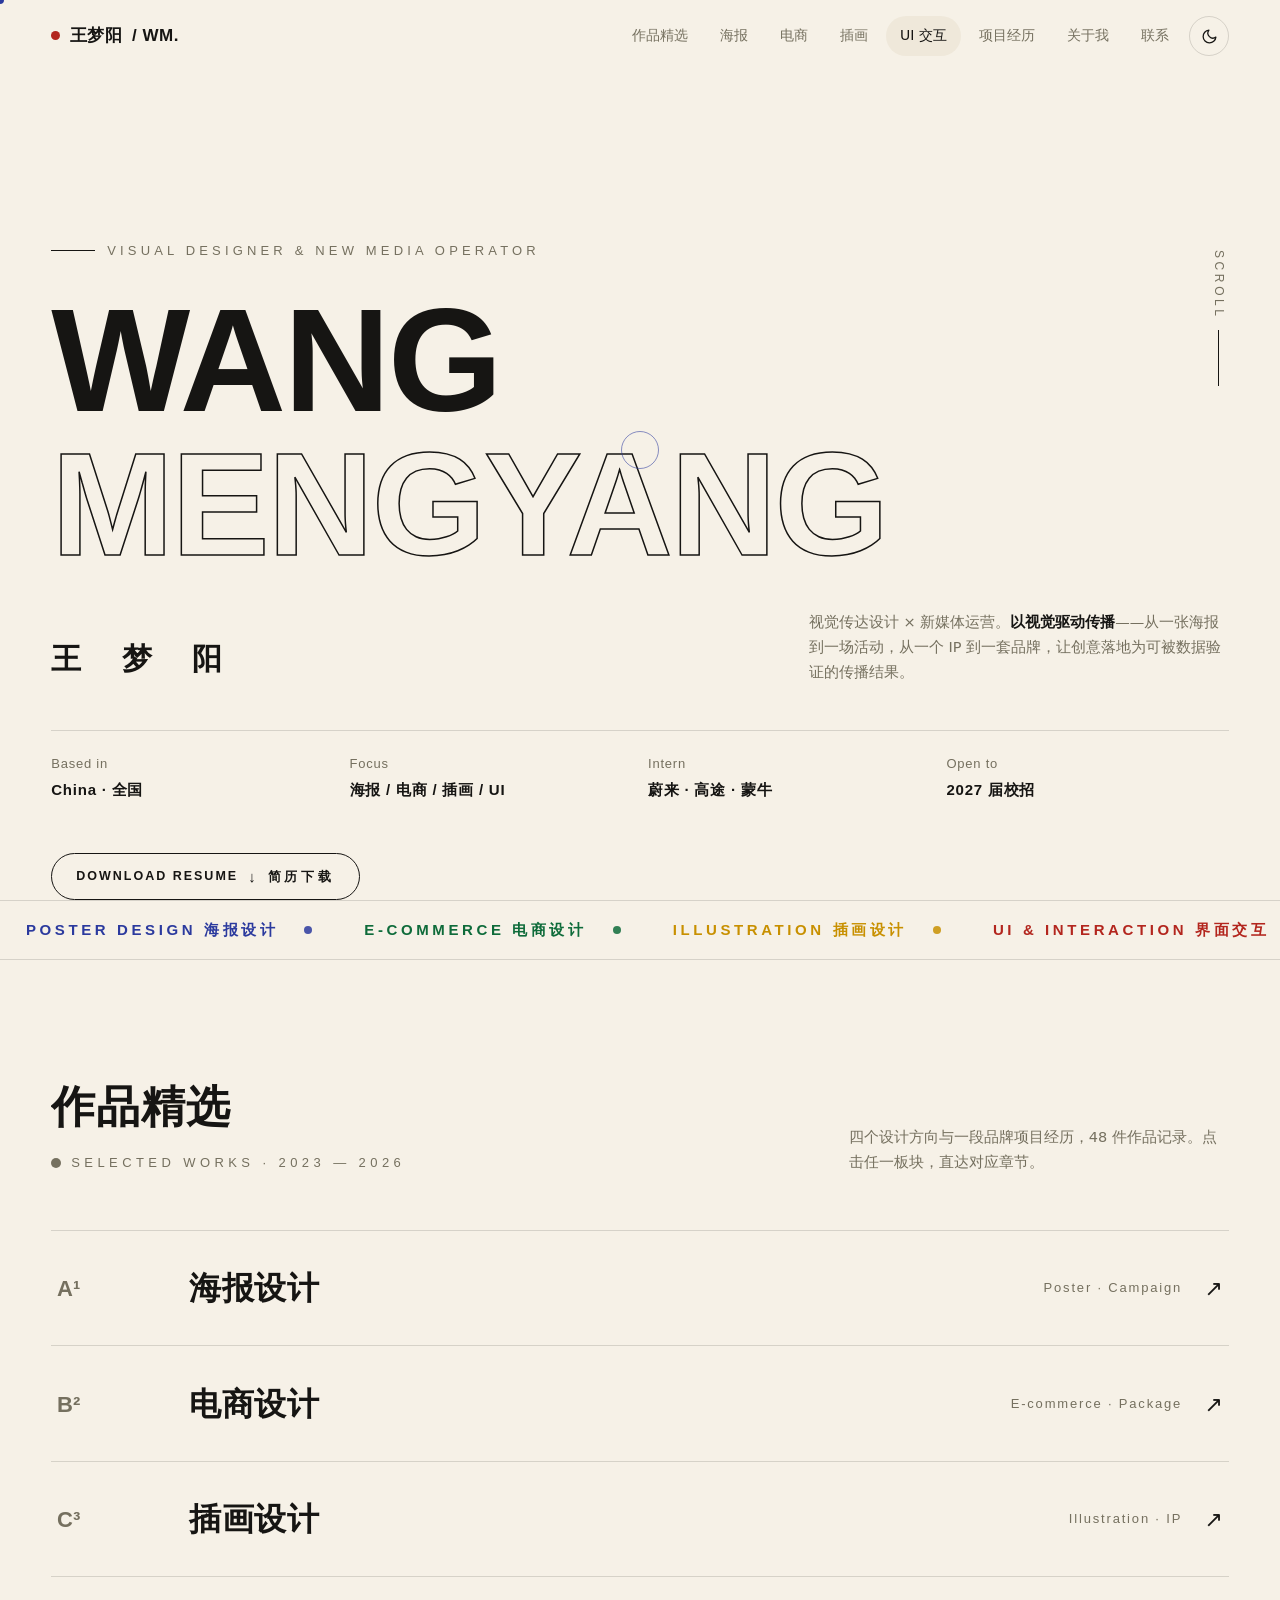
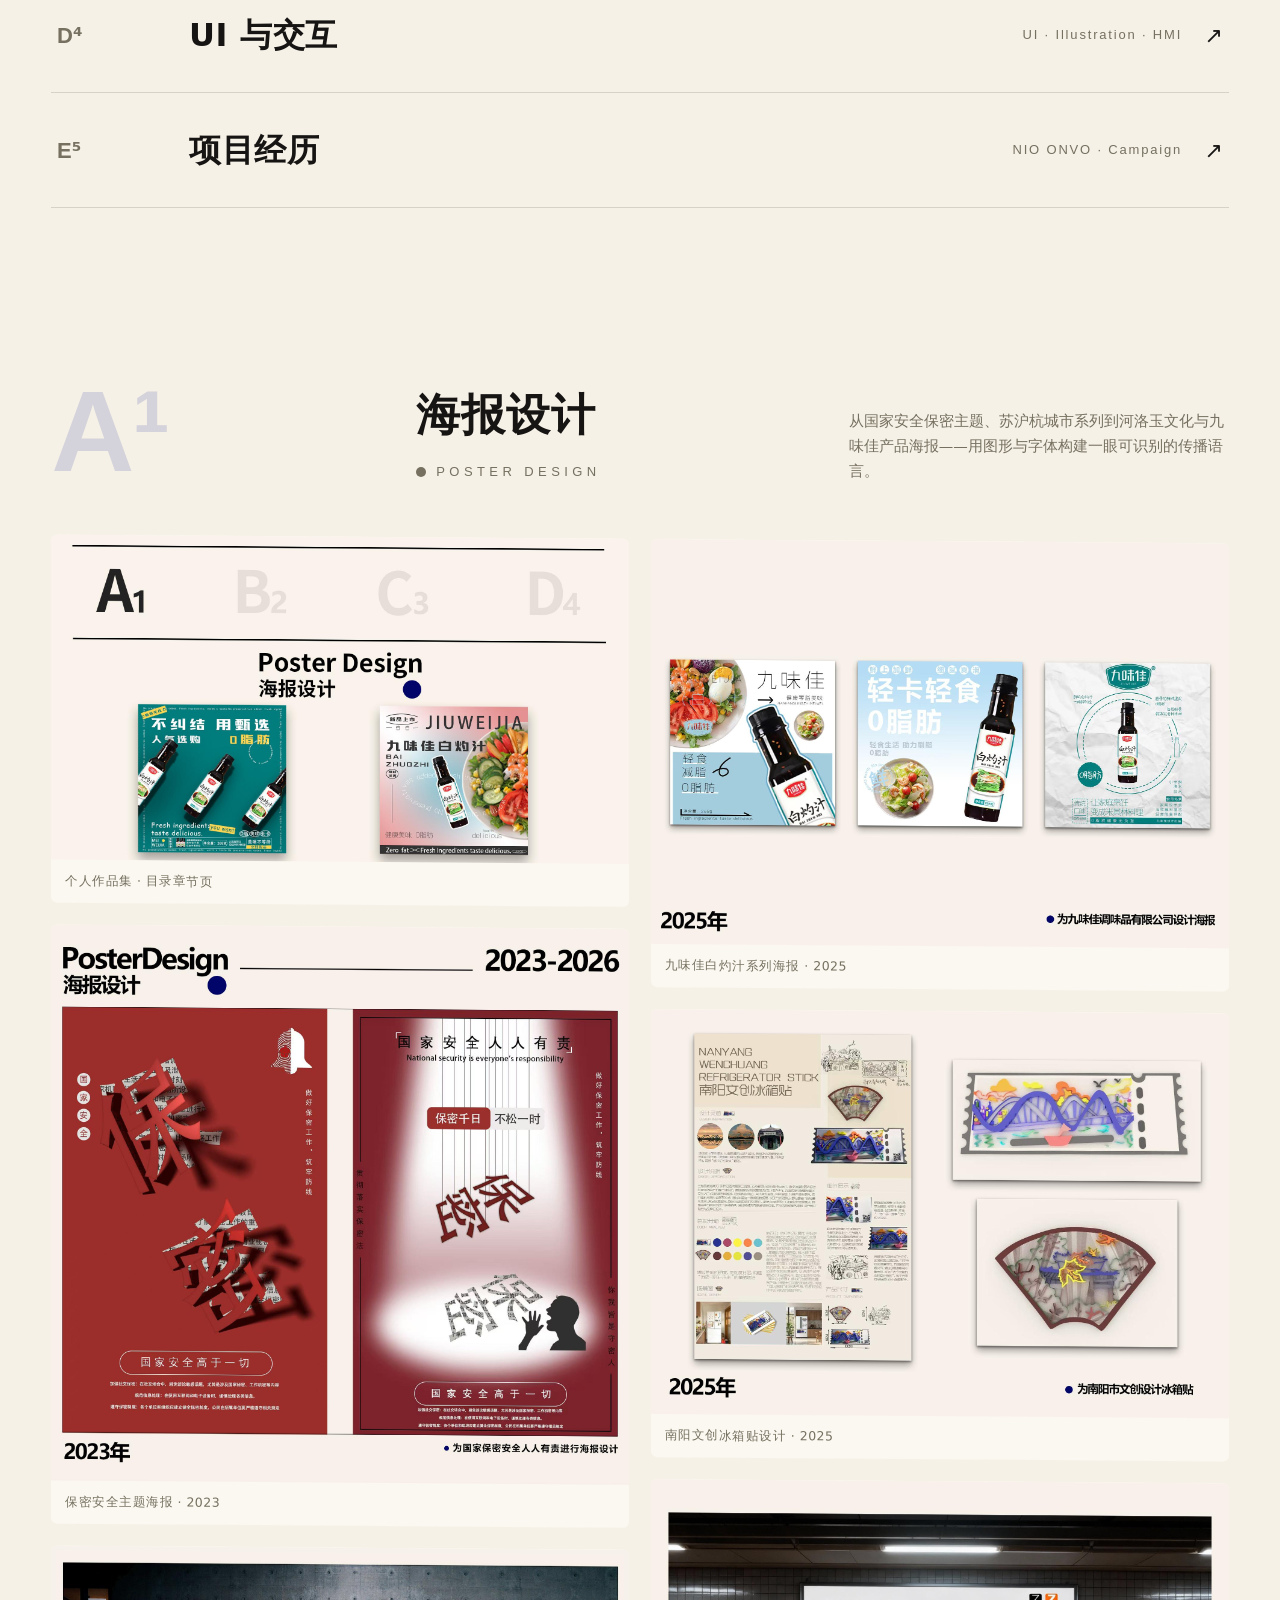
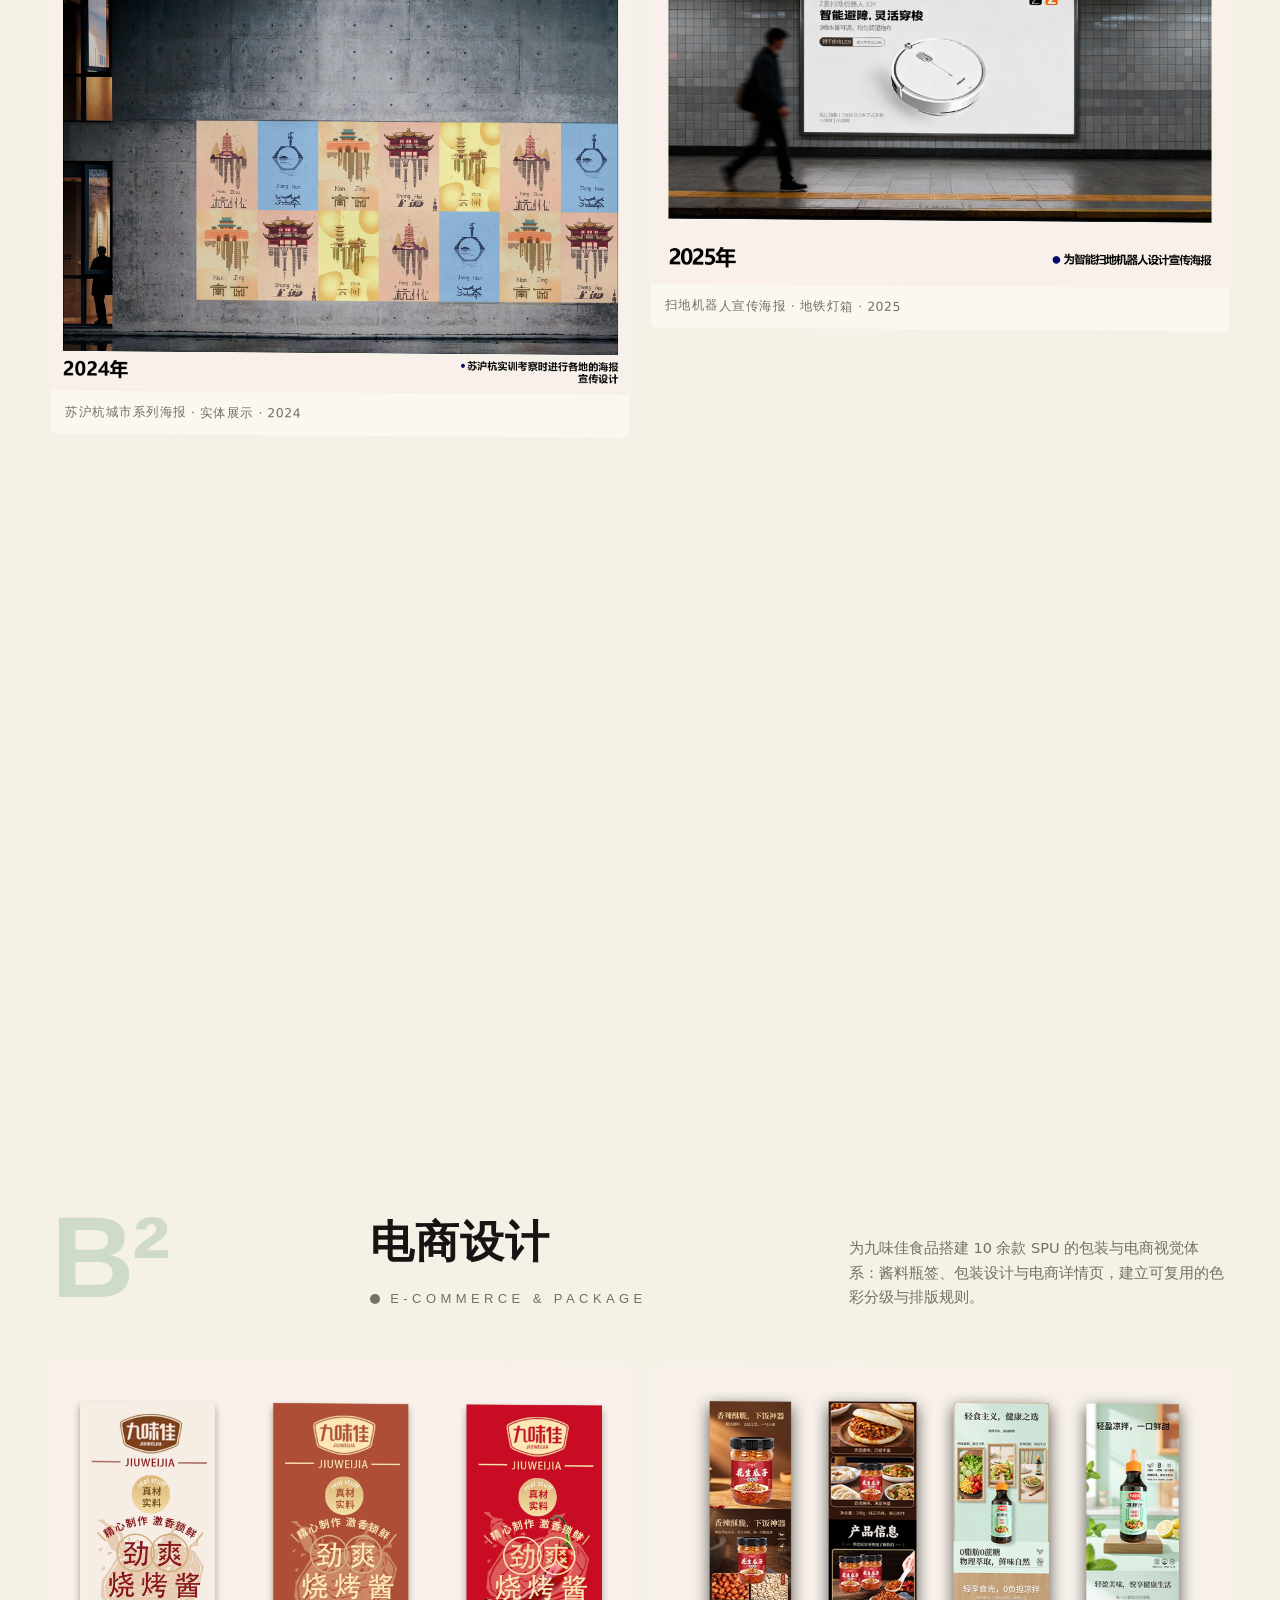
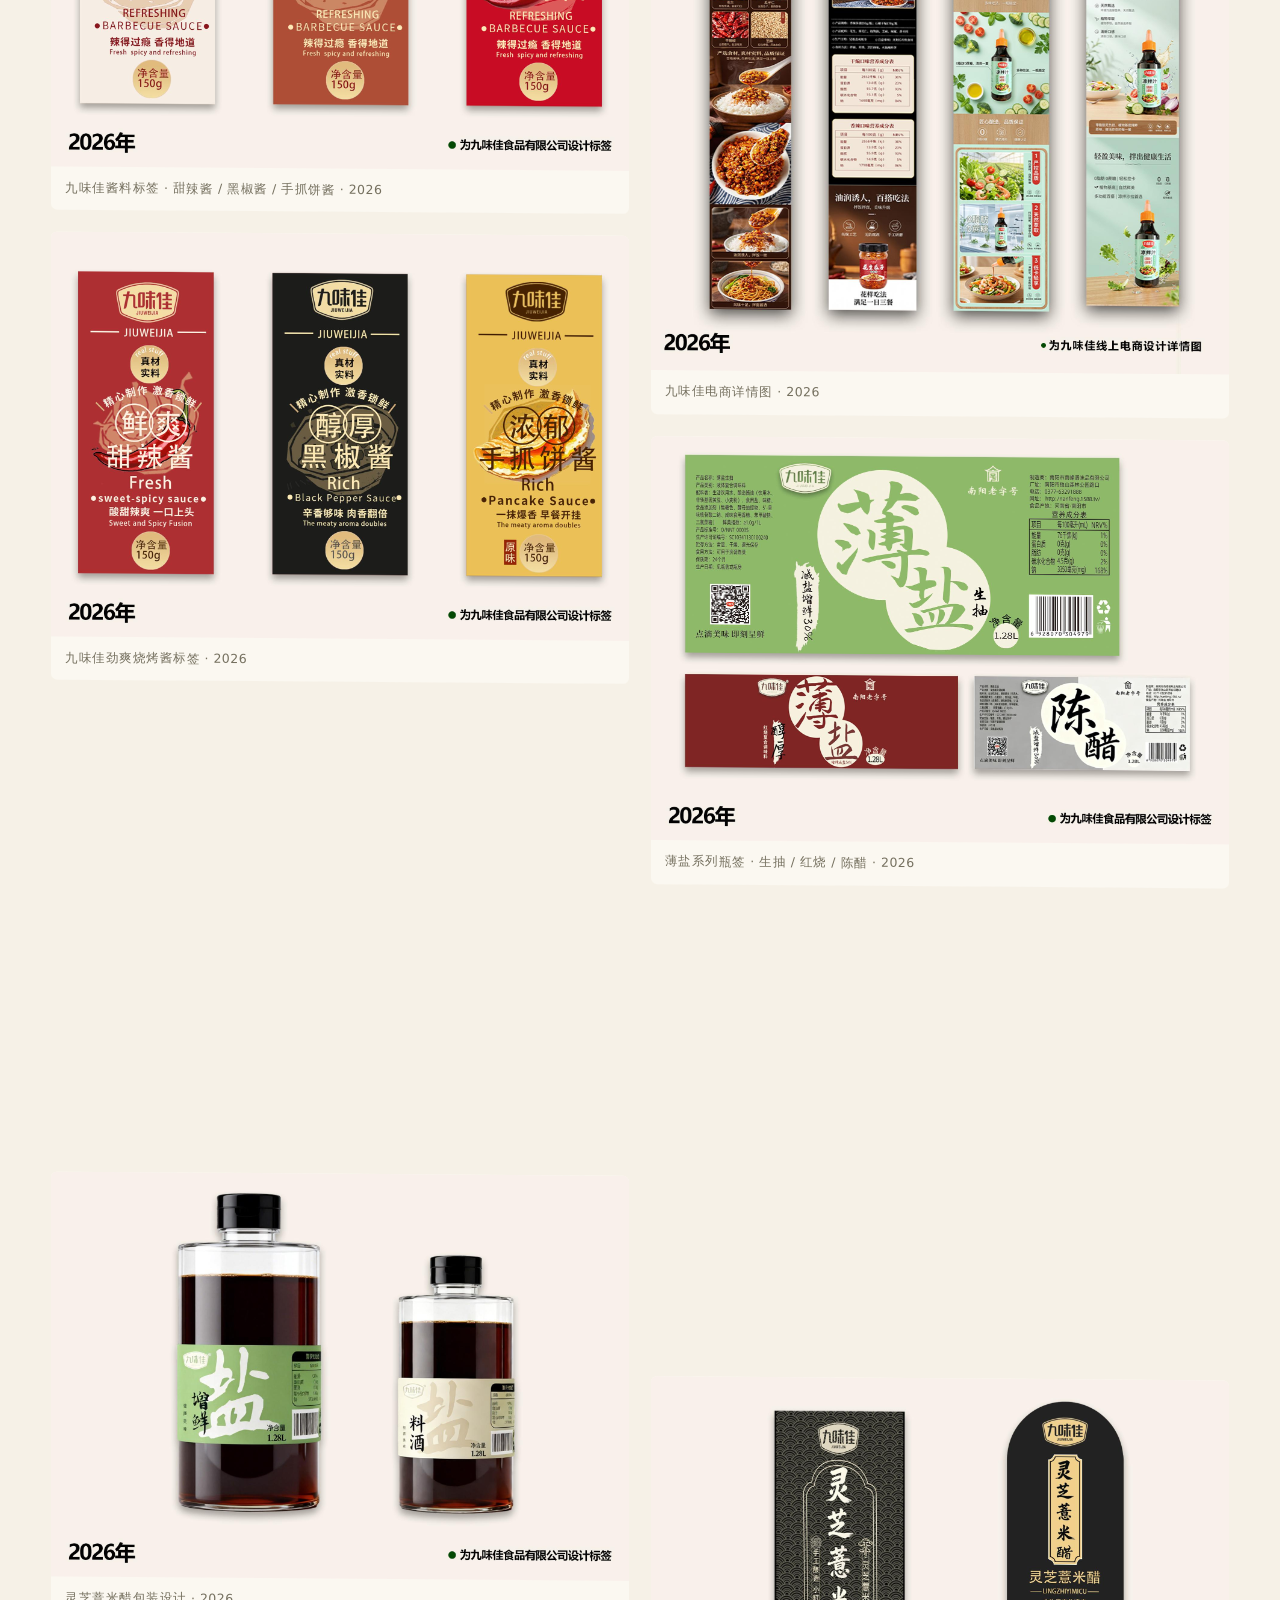
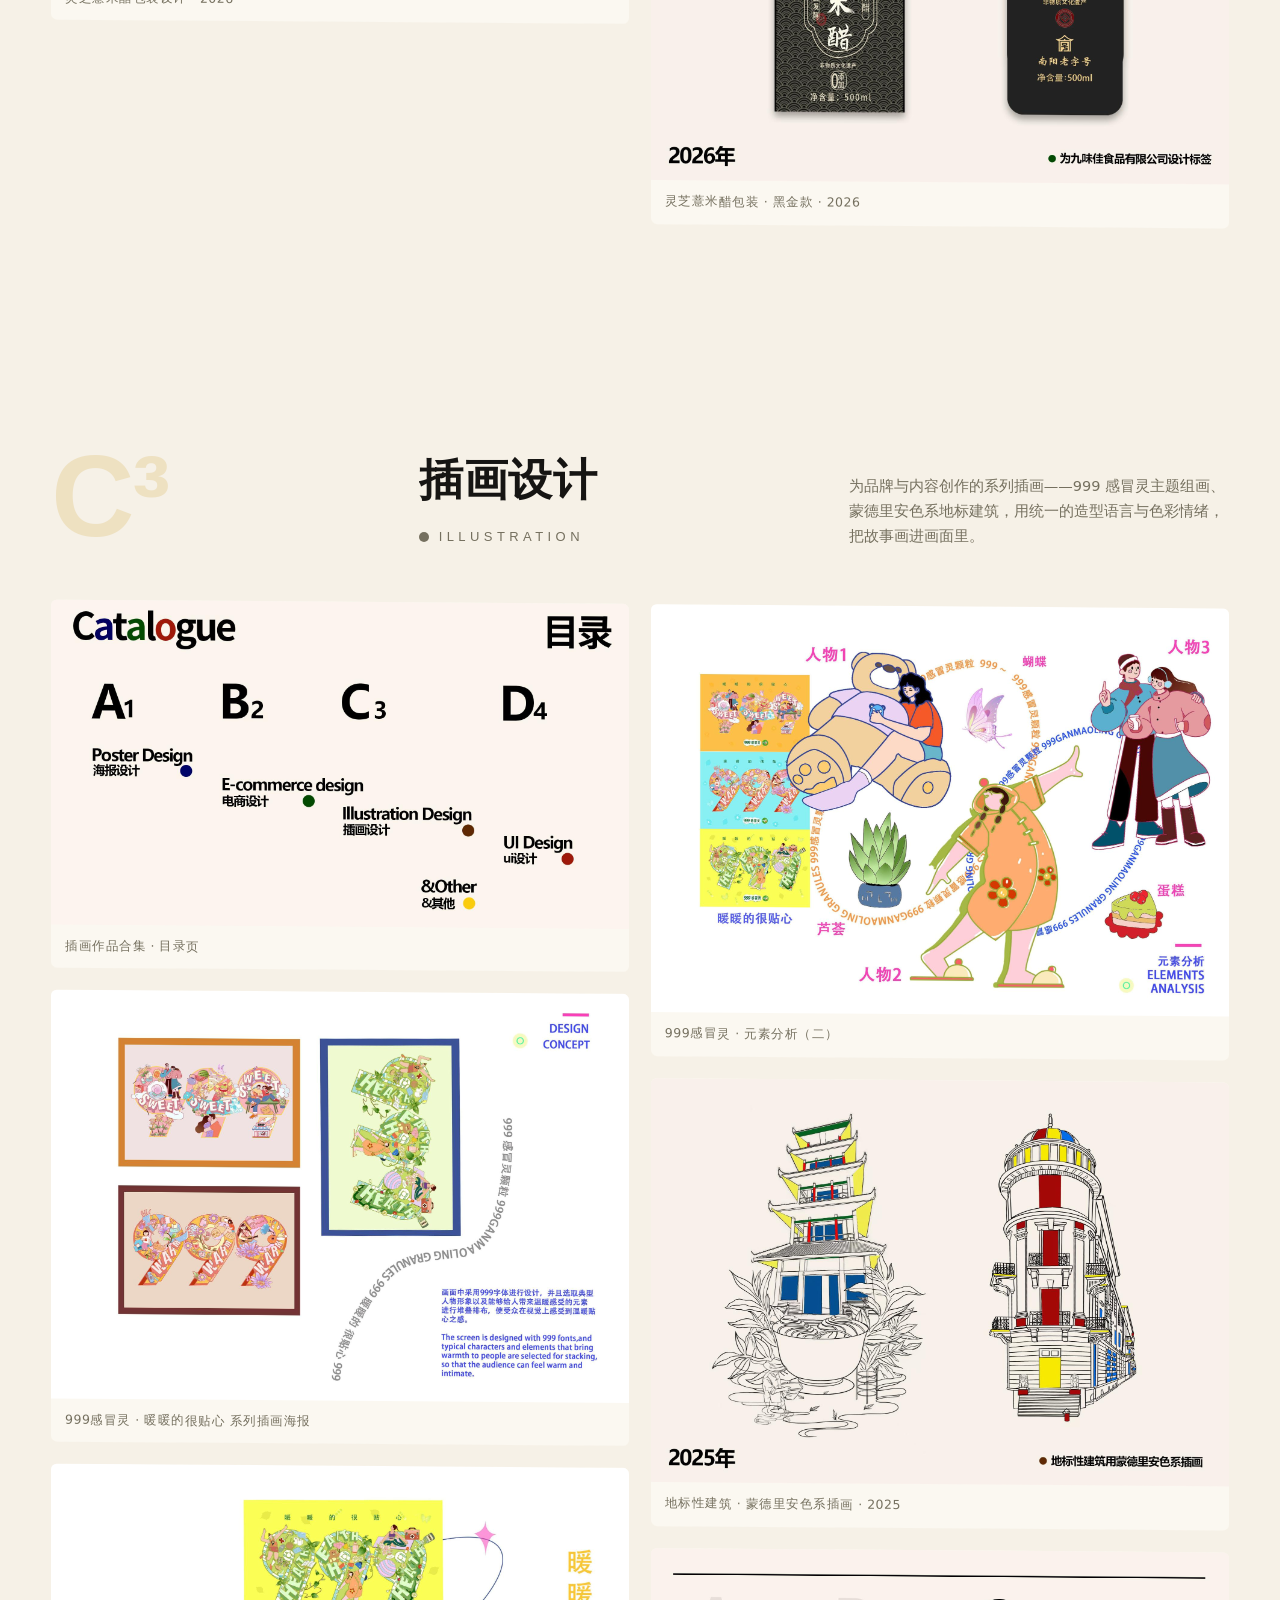
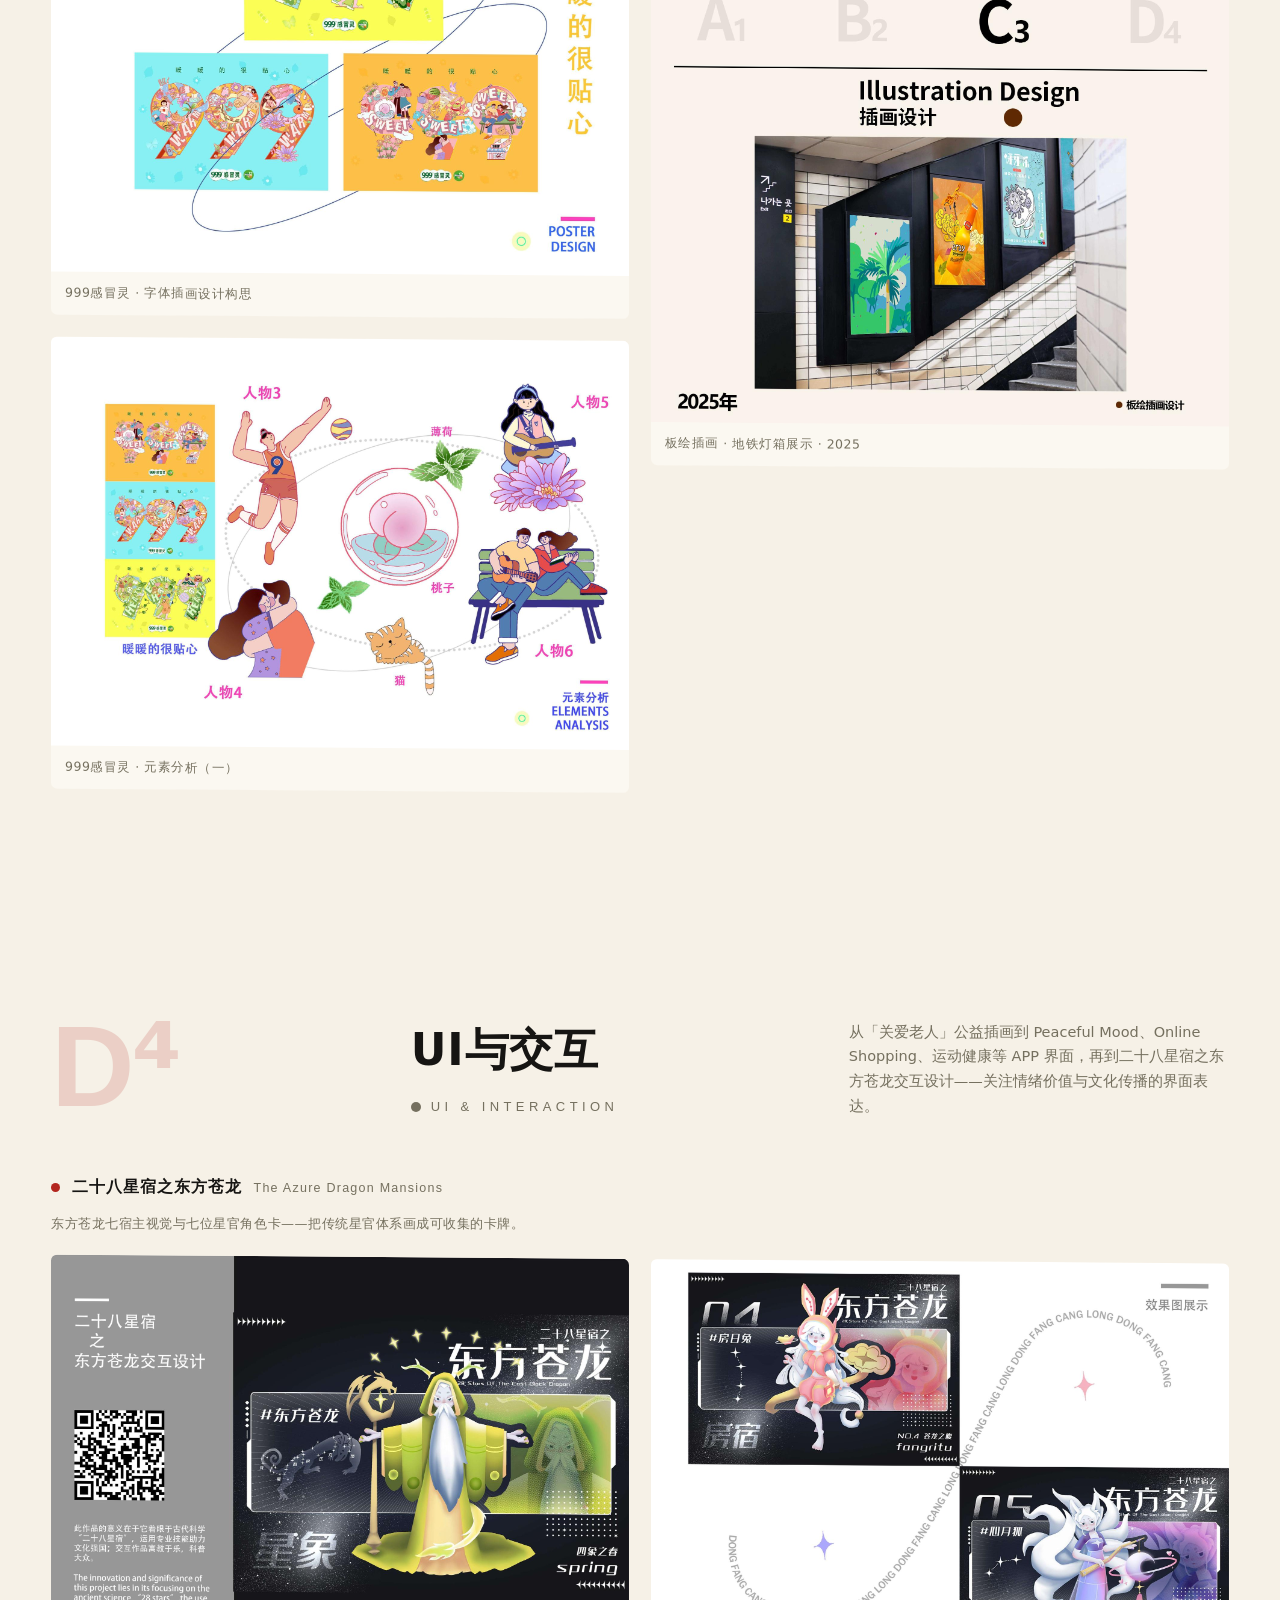
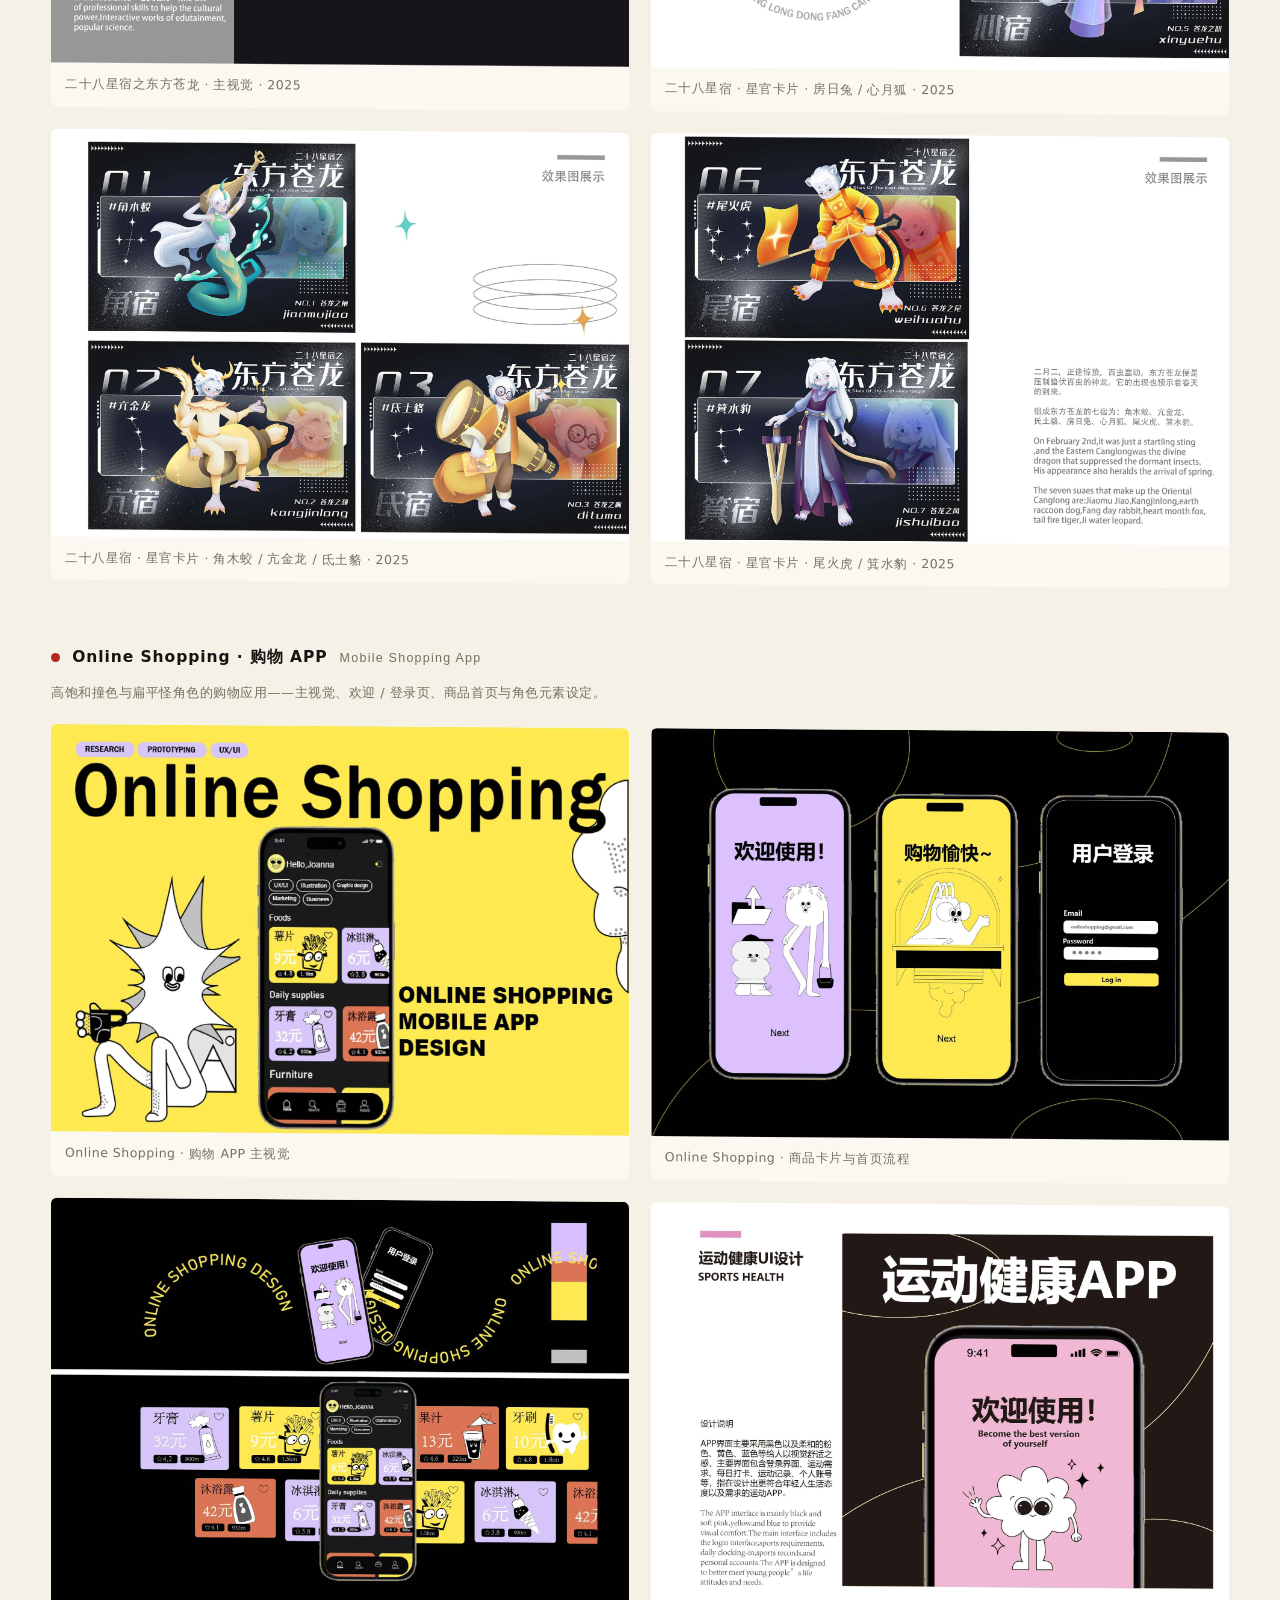
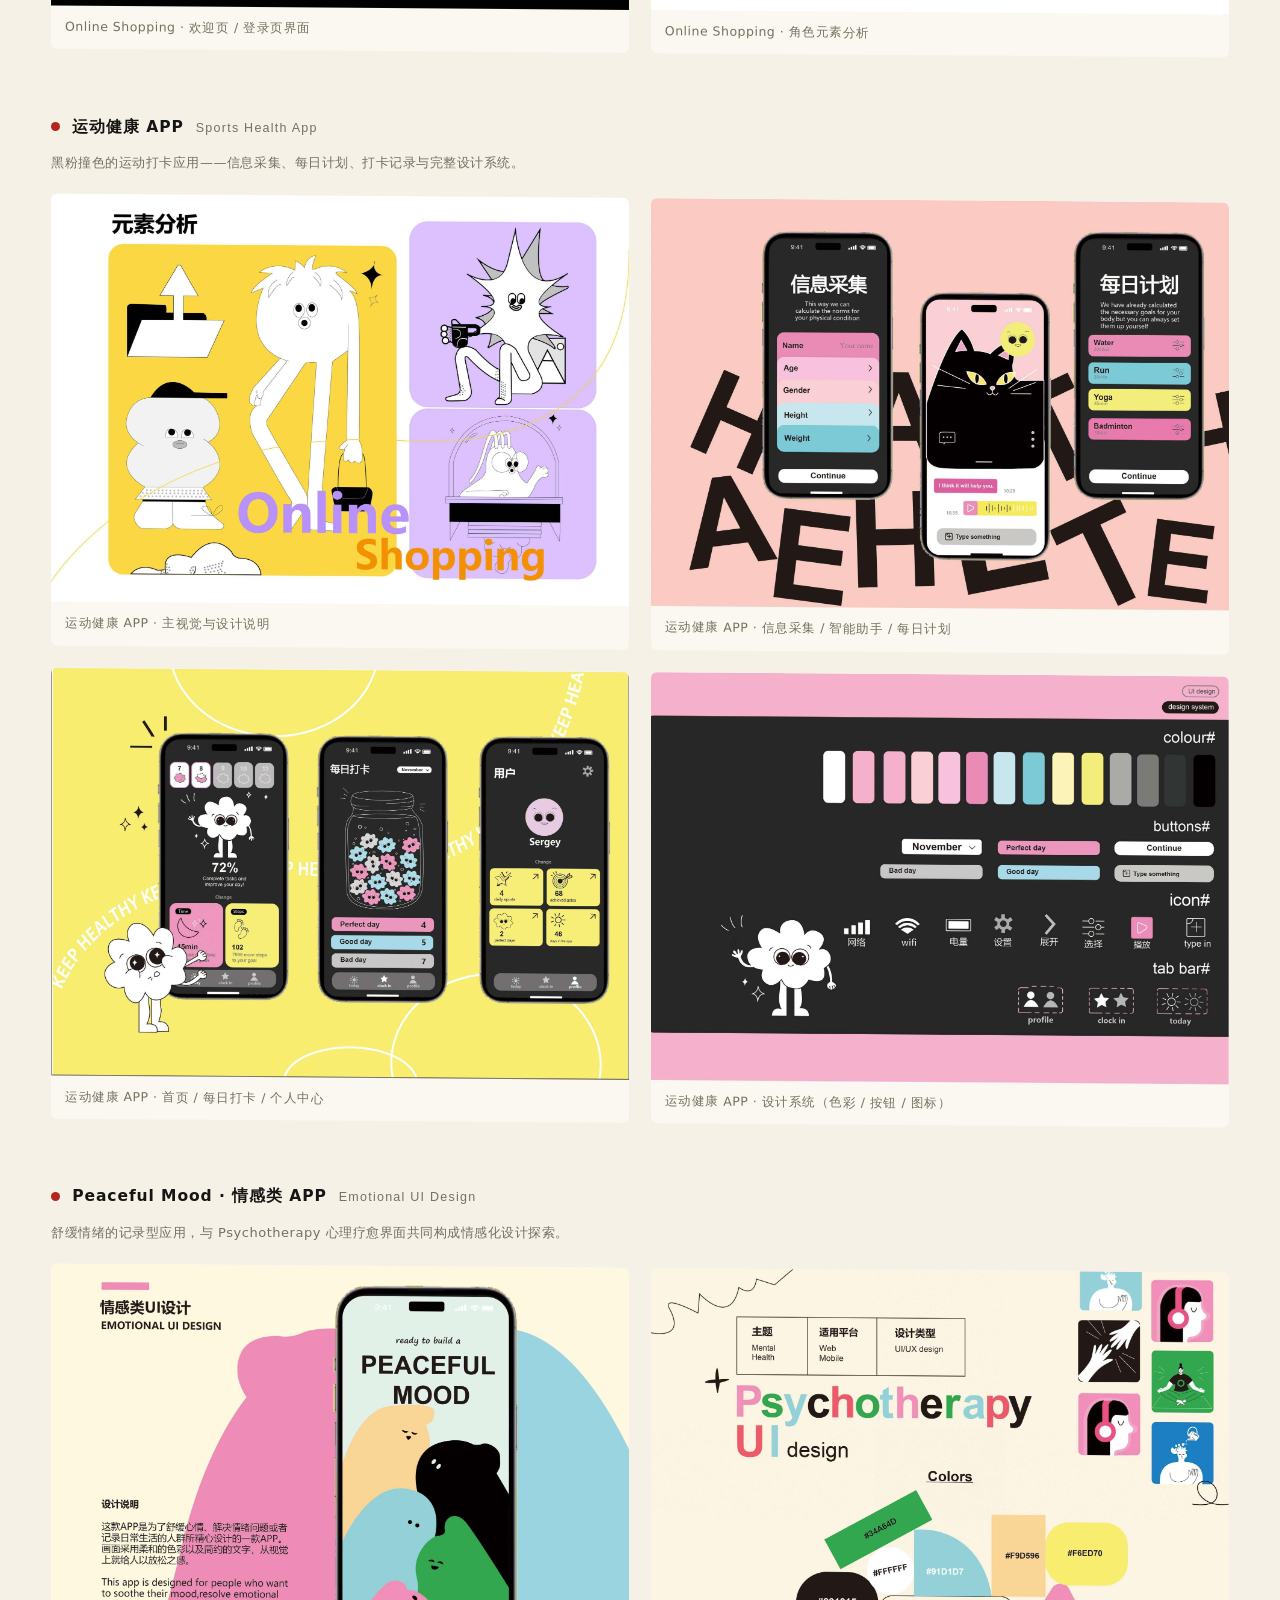
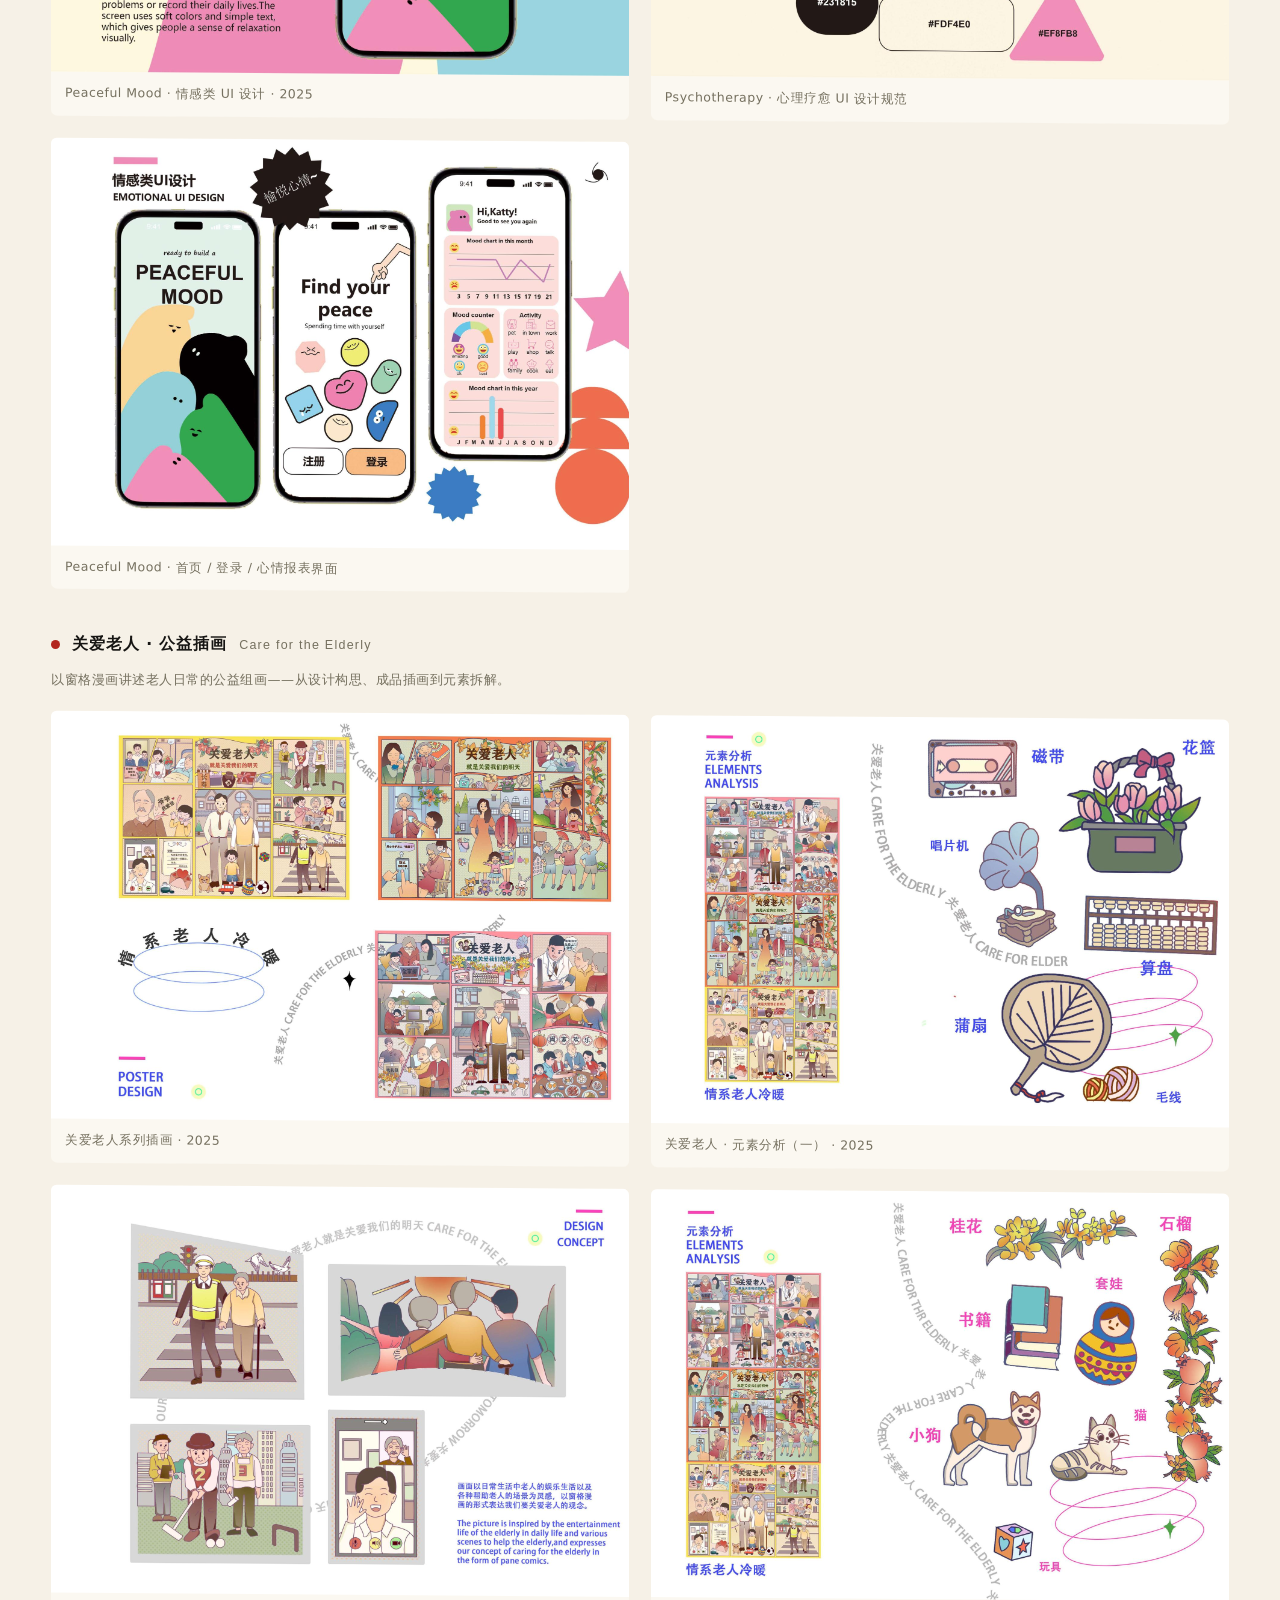
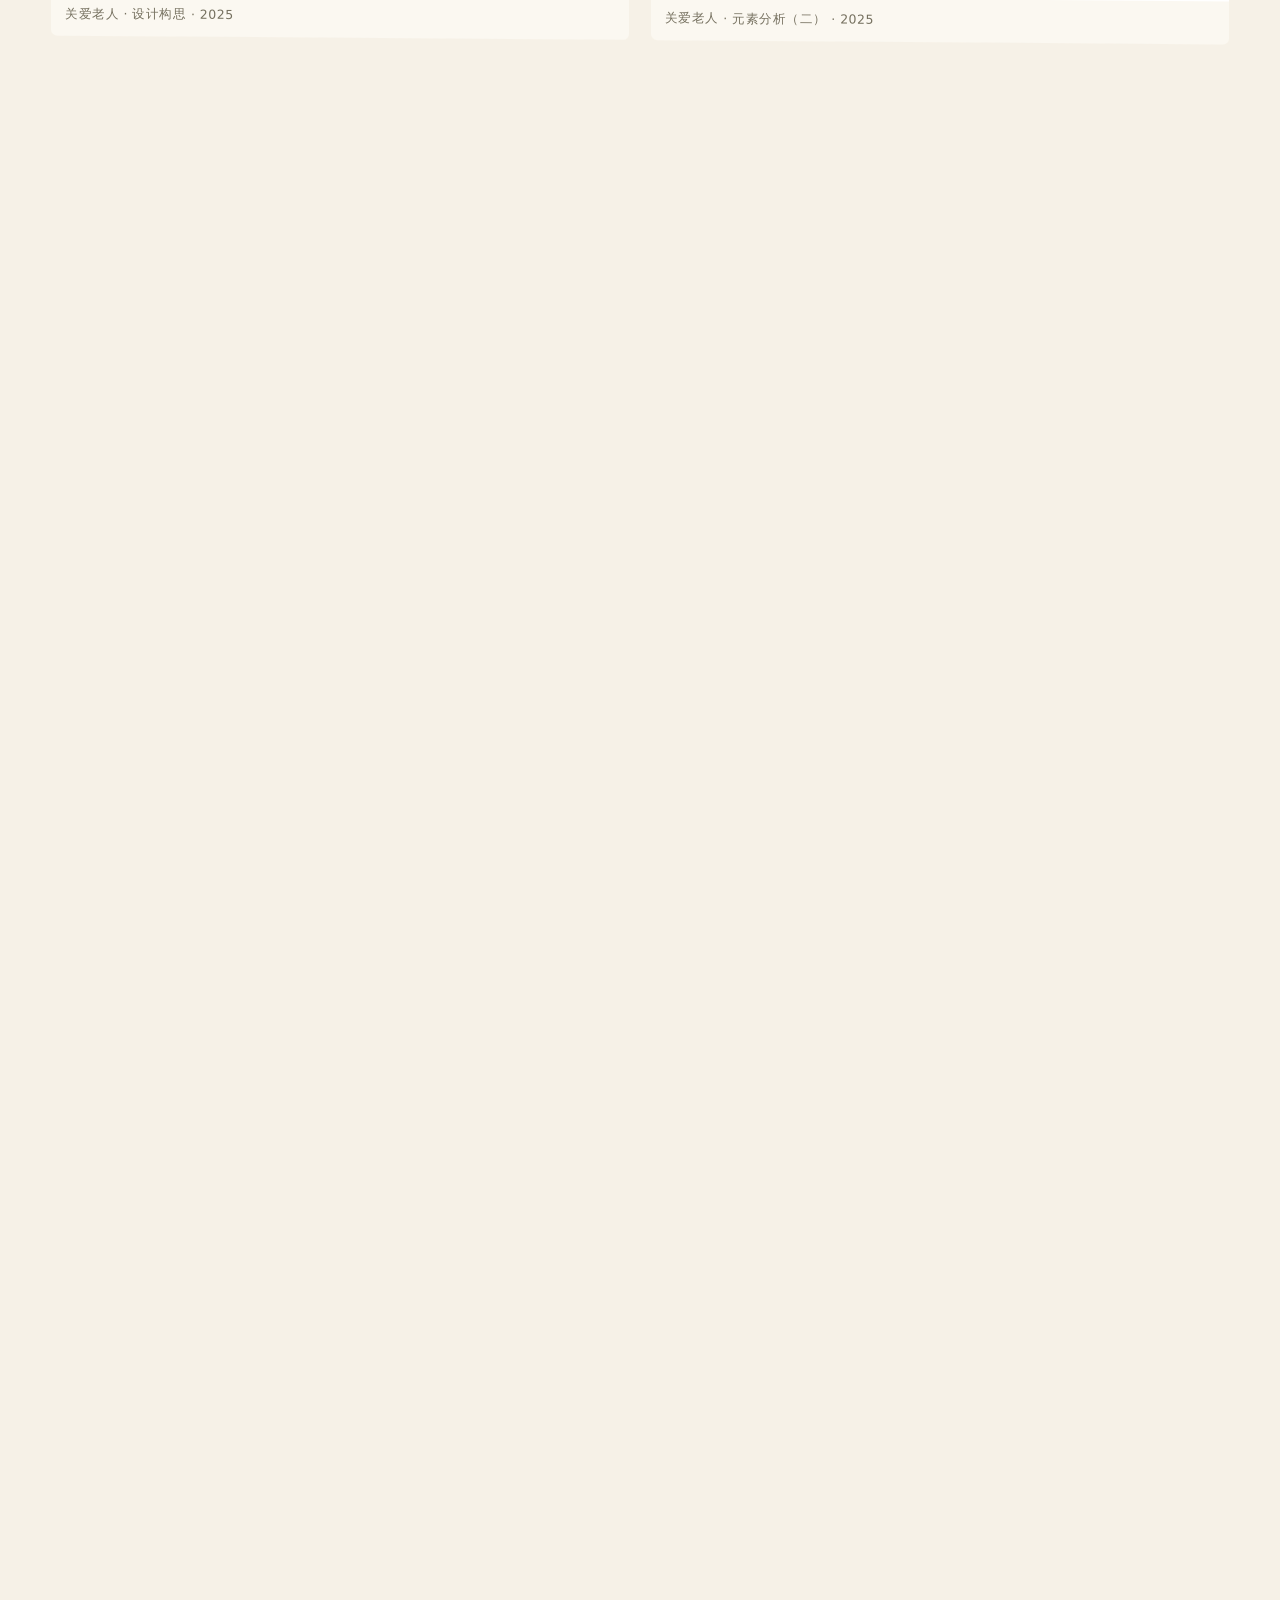
==== commit 6e28d45b: "add resume download, favicon, D4 app groups with per-project descriptions" ====
--- a/index.html
+++ b/index.html
@@ -5,6 +5,7 @@
 <meta name="viewport" content="width=device-width, initial-scale=1.0">
 <title>王梦阳 WANG MENGYANG · 视觉设计与新媒体作品集</title>
 <meta name="description" content="王梦阳个人作品集 —— 海报设计 / 电商设计 / 插画设计 / UI交互 / 蔚来乐道品牌项目经历，视觉传达设计 × 新媒体运营。">
+<link rel="icon" type="image/svg+xml" href="assets/favicon.svg">
 <style>
 /* ============ 变量与基础 ============ */
 :root{
@@ -216,6 +217,12 @@
 .sub-tt .sdot{width:9px;height:9px;border-radius:50%;background:var(--acc-e);align-self:center;flex:none}
 .sub-tt b{font-size:15.5px;font-weight:800;letter-spacing:.06em}
 .sub-tt .sen{font-size:12.5px;color:var(--sub);letter-spacing:.1em}
+.sub-tt .sdesc{flex-basis:100%;font-size:13px;color:var(--sub);letter-spacing:.04em;line-height:1.7}
+.hero-dl{display:inline-flex;align-items:center;gap:10px;align-self:flex-start;margin-top:20px;padding:12px 24px;border:1.5px solid var(--ink);border-radius:999px;font-family:var(--font-en);font-weight:800;font-size:12.5px;letter-spacing:.16em;text-transform:uppercase;color:var(--ink);background:transparent;transition:.3s var(--ease)}
+.hero-dl i{font-style:normal;font-size:15px;line-height:1;transition:transform .3s var(--ease)}
+.hero-dl span{font-family:var(--font-sans);letter-spacing:.3em}
+.hero-dl:hover{background:var(--ink);color:var(--bg);transform:translateY(-2px);box-shadow:var(--shadow)}
+.hero-dl:hover i{transform:translateY(3px)}
 
 /* ---- 低分辨率原图：原尺寸居中展示，不放大不裁切 ---- */
 .g-item.small-art img{width:auto;max-width:100%;margin:0 auto}
@@ -423,6 +430,7 @@
       <div>Intern<b>蔚来 · 高途 · 蒙牛</b></div>
       <div>Open to<b>2027 届校招</b></div>
     </div>
+    <a class="hero-dl en" href="assets/resume-wangmengyang.pdf" download="王梦阳-简历.pdf">Download Resume<i>↓</i><span>简历下载</span></a>
   </div>
 </section>
 
@@ -569,27 +577,47 @@
       </div>
       <p class="desc">从「关爱老人」公益插画到 Peaceful Mood、Online Shopping、运动健康等 APP 界面，再到二十八星宿之东方苍龙交互设计——关注情绪价值与文化传播的界面表达。</p>
     </div>
+    <div class="sub-tt reveal"><span class="sdot" style="background:var(--acc-d)"></span><b>二十八星宿之东方苍龙</b><span class="sen en">The Azure Dragon Mansions</span><small class="sdesc">东方苍龙七宿主视觉与七位星官角色卡——把传统星官体系画成可收集的卡牌。</small></div>
     <div class="gallery" data-cat="UI与交互 UI & Interaction">
       <figure class="g-item reveal" data-cap="二十八星宿之东方苍龙 · 主视觉 · 2025"><img loading="lazy" src="assets/img/page-42.jpg" alt="二十八星宿东方苍龙主视觉"><figcaption>二十八星宿之东方苍龙 · 主视觉 · 2025</figcaption><span class="veil en">View<i class="zoom">Zoom</i></span></figure>
-      <figure class="g-item reveal" data-cap="作品集章节页 · UI 与交互"><img loading="lazy" src="assets/img/page-46.jpg" alt="作品集UI与交互章节页"><figcaption>作品集章节页 · UI 与交互</figcaption><span class="veil en">View<i class="zoom">Zoom</i></span></figure>
-      <figure class="g-item reveal" data-cap="Peaceful Mood · 情感类 UI 设计 · 2025"><img loading="lazy" src="assets/img/page-39.jpg" alt="情感类UI设计"><figcaption>Peaceful Mood · 情感类 UI 设计 · 2025</figcaption><span class="veil en">View<i class="zoom">Zoom</i></span></figure>
-      <figure class="g-item reveal" data-cap="关爱老人系列插画 · 2025"><img loading="lazy" src="assets/img/page-29.jpg" alt="关爱老人系列插画"><figcaption>关爱老人系列插画 · 2025</figcaption><span class="veil en">View<i class="zoom">Zoom</i></span></figure>
-      <figure class="g-item reveal" data-cap="关爱老人 · 元素分析（一） · 2025"><img loading="lazy" src="assets/img/page-27.jpg" alt="关爱老人元素分析一"><figcaption>关爱老人 · 元素分析（一） · 2025</figcaption><span class="veil en">View<i class="zoom">Zoom</i></span></figure>
-      <figure class="g-item reveal" data-cap="关爱老人 · 元素分析（二） · 2025"><img loading="lazy" src="assets/img/page-28.jpg" alt="关爱老人元素分析二"><figcaption>关爱老人 · 元素分析（二） · 2025</figcaption><span class="veil en">View<i class="zoom">Zoom</i></span></figure>
-      <figure class="g-item reveal" data-cap="关爱老人 · 设计构思 · 2025"><img loading="lazy" src="assets/img/page-30.jpg" alt="关爱老人设计构思"><figcaption>关爱老人 · 设计构思 · 2025</figcaption><span class="veil en">View<i class="zoom">Zoom</i></span></figure>
+      <figure class="g-item reveal" data-cap="二十八星宿之东方苍龙 · 星官卡片 · 角木蛟 / 亢金龙 / 氐土貉 · 2025"><img loading="lazy" src="assets/img/page-43.jpg" alt="二十八星宿星官卡片"><figcaption>二十八星宿 · 星官卡片 · 角木蛟 / 亢金龙 / 氐土貉 · 2025</figcaption><span class="veil en">View<i class="zoom">Zoom</i></span></figure>
+      <figure class="g-item reveal" data-cap="二十八星宿之东方苍龙 · 星官卡片 · 房日兔 / 心月狐 · 2025"><img loading="lazy" src="assets/img/page-44.jpg" alt="二十八星宿星官卡片"><figcaption>二十八星宿 · 星官卡片 · 房日兔 / 心月狐 · 2025</figcaption><span class="veil en">View<i class="zoom">Zoom</i></span></figure>
+      <figure class="g-item reveal" data-cap="二十八星宿之东方苍龙 · 星官卡片 · 尾火虎 / 箕水豹 · 2025"><img loading="lazy" src="assets/img/page-45.jpg" alt="二十八星宿星官卡片"><figcaption>二十八星宿 · 星官卡片 · 尾火虎 / 箕水豹 · 2025</figcaption><span class="veil en">View<i class="zoom">Zoom</i></span></figure>
+    </div>
+
+    <div class="sub-tt reveal"><span class="sdot" style="background:var(--acc-d)"></span><b>Online Shopping · 购物 APP</b><span class="sen en">Mobile Shopping App</span><small class="sdesc">高饱和撞色与扁平怪角色的购物应用——主视觉、欢迎 / 登录页、商品首页与角色元素设定。</small></div>
+    <div class="gallery" data-cat="UI与交互 UI & Interaction">
       <figure class="g-item reveal" data-cap="Online Shopping · 购物 APP 主视觉"><img loading="lazy" src="assets/img/page-31.jpg" alt="购物APP主视觉"><figcaption>Online Shopping · 购物 APP 主视觉</figcaption><span class="veil en">View<i class="zoom">Zoom</i></span></figure>
       <figure class="g-item reveal" data-cap="Online Shopping · 欢迎页 / 登录页界面"><img loading="lazy" src="assets/img/page-32.jpg" alt="购物APP欢迎登录界面"><figcaption>Online Shopping · 欢迎页 / 登录页界面</figcaption><span class="veil en">View<i class="zoom">Zoom</i></span></figure>
       <figure class="g-item reveal" data-cap="Online Shopping · 商品卡片与首页流程"><img loading="lazy" src="assets/img/page-33.jpg" alt="购物APP商品界面"><figcaption>Online Shopping · 商品卡片与首页流程</figcaption><span class="veil en">View<i class="zoom">Zoom</i></span></figure>
+      <figure class="g-item reveal" data-cap="Online Shopping · 角色元素分析"><img loading="lazy" src="assets/img/page-35.jpg" alt="购物APP角色元素分析"><figcaption>Online Shopping · 角色元素分析</figcaption><span class="veil en">View<i class="zoom">Zoom</i></span></figure>
+    </div>
+
+    <div class="sub-tt reveal"><span class="sdot" style="background:var(--acc-d)"></span><b>运动健康 APP</b><span class="sen en">Sports Health App</span><small class="sdesc">黑粉撞色的运动打卡应用——信息采集、每日计划、打卡记录与完整设计系统。</small></div>
+    <div class="gallery" data-cat="UI与交互 UI & Interaction">
       <figure class="g-item reveal" data-cap="运动健康 APP · 主视觉与设计说明"><img loading="lazy" src="assets/img/page-34.jpg" alt="运动健康APP主视觉"><figcaption>运动健康 APP · 主视觉与设计说明</figcaption><span class="veil en">View<i class="zoom">Zoom</i></span></figure>
-      <figure class="g-item reveal" data-cap="Online Shopping · 角色元素分析"><img loading="lazy" src="assets/img/page-35.jpg" alt="购物APP角色元素分析"><figcaption>Online Shopping · 角色元素分析</figcaption><span class="veil en">View<i class="zoom">Zoom</i></span></figure>
       <figure class="g-item reveal" data-cap="运动健康 APP · 首页 / 每日打卡 / 个人中心"><img loading="lazy" src="assets/img/page-36.jpg" alt="运动健康APP界面"><figcaption>运动健康 APP · 首页 / 每日打卡 / 个人中心</figcaption><span class="veil en">View<i class="zoom">Zoom</i></span></figure>
       <figure class="g-item reveal" data-cap="运动健康 APP · 信息采集 / 智能助手 / 每日计划"><img loading="lazy" src="assets/img/page-37.jpg" alt="运动健康APP功能界面"><figcaption>运动健康 APP · 信息采集 / 智能助手 / 每日计划</figcaption><span class="veil en">View<i class="zoom">Zoom</i></span></figure>
       <figure class="g-item reveal" data-cap="运动健康 APP · 设计系统（色彩 / 按钮 / 图标）"><img loading="lazy" src="assets/img/page-38.jpg" alt="运动健康APP设计系统"><figcaption>运动健康 APP · 设计系统（色彩 / 按钮 / 图标）</figcaption><span class="veil en">View<i class="zoom">Zoom</i></span></figure>
+    </div>
+
+    <div class="sub-tt reveal"><span class="sdot" style="background:var(--acc-d)"></span><b>Peaceful Mood · 情感类 APP</b><span class="sen en">Emotional UI Design</span><small class="sdesc">舒缓情绪的记录型应用，与 Psychotherapy 心理疗愈界面共同构成情感化设计探索。</small></div>
+    <div class="gallery" data-cat="UI与交互 UI & Interaction">
+      <figure class="g-item reveal" data-cap="Peaceful Mood · 情感类 UI 设计 · 2025"><img loading="lazy" src="assets/img/page-39.jpg" alt="情感类UI设计"><figcaption>Peaceful Mood · 情感类 UI 设计 · 2025</figcaption><span class="veil en">View<i class="zoom">Zoom</i></span></figure>
       <figure class="g-item reveal" data-cap="Peaceful Mood · 首页 / 登录 / 心情报表界面"><img loading="lazy" src="assets/img/page-40.jpg" alt="Peaceful Mood界面设计"><figcaption>Peaceful Mood · 首页 / 登录 / 心情报表界面</figcaption><span class="veil en">View<i class="zoom">Zoom</i></span></figure>
       <figure class="g-item reveal" data-cap="Psychotherapy · 心理疗愈 UI 设计规范"><img loading="lazy" src="assets/img/page-41.jpg" alt="心理疗愈UI设计规范"><figcaption>Psychotherapy · 心理疗愈 UI 设计规范</figcaption><span class="veil en">View<i class="zoom">Zoom</i></span></figure>
-      <figure class="g-item reveal" data-cap="二十八星宿之东方苍龙 · 星官卡片 · 角木蛟 / 亢金龙 / 氐土貉 · 2025"><img loading="lazy" src="assets/img/page-43.jpg" alt="二十八星宿星官卡片"><figcaption>二十八星宿 · 星官卡片 · 角木蛟 / 亢金龙 / 氐土貉 · 2025</figcaption><span class="veil en">View<i class="zoom">Zoom</i></span></figure>
-      <figure class="g-item reveal" data-cap="二十八星宿之东方苍龙 · 星官卡片 · 房日兔 / 心月狐 · 2025"><img loading="lazy" src="assets/img/page-44.jpg" alt="二十八星宿星官卡片"><figcaption>二十八星宿 · 星官卡片 · 房日兔 / 心月狐 · 2025</figcaption><span class="veil en">View<i class="zoom">Zoom</i></span></figure>
-      <figure class="g-item reveal" data-cap="二十八星宿之东方苍龙 · 星官卡片 · 尾火虎 / 箕水豹 · 2025"><img loading="lazy" src="assets/img/page-45.jpg" alt="二十八星宿星官卡片"><figcaption>二十八星宿 · 星官卡片 · 尾火虎 / 箕水豹 · 2025</figcaption><span class="veil en">View<i class="zoom">Zoom</i></span></figure>
+    </div>
+
+    <div class="sub-tt reveal"><span class="sdot" style="background:var(--acc-d)"></span><b>关爱老人 · 公益插画</b><span class="sen en">Care for the Elderly</span><small class="sdesc">以窗格漫画讲述老人日常的公益组画——从设计构思、成品插画到元素拆解。</small></div>
+    <div class="gallery" data-cat="UI与交互 UI & Interaction">
+      <figure class="g-item reveal" data-cap="关爱老人系列插画 · 2025"><img loading="lazy" src="assets/img/page-29.jpg" alt="关爱老人系列插画"><figcaption>关爱老人系列插画 · 2025</figcaption><span class="veil en">View<i class="zoom">Zoom</i></span></figure>
+      <figure class="g-item reveal" data-cap="关爱老人 · 设计构思 · 2025"><img loading="lazy" src="assets/img/page-30.jpg" alt="关爱老人设计构思"><figcaption>关爱老人 · 设计构思 · 2025</figcaption><span class="veil en">View<i class="zoom">Zoom</i></span></figure>
+      <figure class="g-item reveal" data-cap="关爱老人 · 元素分析（一） · 2025"><img loading="lazy" src="assets/img/page-27.jpg" alt="关爱老人元素分析一"><figcaption>关爱老人 · 元素分析（一） · 2025</figcaption><span class="veil en">View<i class="zoom">Zoom</i></span></figure>
+      <figure class="g-item reveal" data-cap="关爱老人 · 元素分析（二） · 2025"><img loading="lazy" src="assets/img/page-28.jpg" alt="关爱老人元素分析二"><figcaption>关爱老人 · 元素分析（二） · 2025</figcaption><span class="veil en">View<i class="zoom">Zoom</i></span></figure>
+    </div>
+
+    <div class="gallery" data-cat="UI与交互 UI & Interaction">
+      <figure class="g-item reveal" data-cap="作品集章节页 · UI 与交互"><img loading="lazy" src="assets/img/page-46.jpg" alt="作品集UI与交互章节页"><figcaption>作品集章节页 · UI 与交互</figcaption><span class="veil en">View<i class="zoom">Zoom</i></span></figure>
     </div>
   </div>
 </section>
@@ -701,8 +729,12 @@
         <span class="ic"><svg viewBox="0 0 24 24"><path d="M22 16.9v3a2 2 0 0 1-2.2 2 19.8 19.8 0 0 1-8.6-3.1 19.5 19.5 0 0 1-6-6A19.8 19.8 0 0 1 2.1 4.2 2 2 0 0 1 4.1 2h3a2 2 0 0 1 2 1.7c.1 1 .4 2 .7 2.9a2 2 0 0 1-.4 2.1L8.1 10a16 16 0 0 0 6 6l1.3-1.3a2 2 0 0 1 2.1-.4c.9.3 1.9.6 2.9.7a2 2 0 0 1 1.6 1.9z"/></svg></span>
         <span><small>Phone</small><b>156-3896-3850</b></span>
       </a>
-    </div>
-    <p class="copy-hint en">Click a card to copy · 点击卡片即可复制联系方式</p>
+      <a class="c-card" data-file href="assets/resume-wangmengyang.pdf" download="王梦阳-简历.pdf">
+        <span class="ic" style="background:var(--acc-b)"><svg viewBox="0 0 24 24"><path d="M12 3v12"/><path d="M7 10l5 5 5-5"/><path d="M4 21h16"/></svg></span>
+        <span><small>Resume</small><b>简历下载 PDF</b></span>
+      </a>
+    </div>
+    <p class="copy-hint en">Click a card to copy · 点击卡片复制联系方式 · Resume 卡片为直接下载</p>
   </div>
 </section>
 </main>
@@ -842,7 +874,7 @@
       document.body.removeChild(ta);
     }
   }
-  document.querySelectorAll(".c-card").forEach(function(c){
+  document.querySelectorAll(".c-card:not([data-file])").forEach(function(c){
     c.addEventListener("click",function(e){
       e.preventDefault();
       var txt=(c.querySelector("b").textContent||"").replace(/[\s\-—]/g,"");
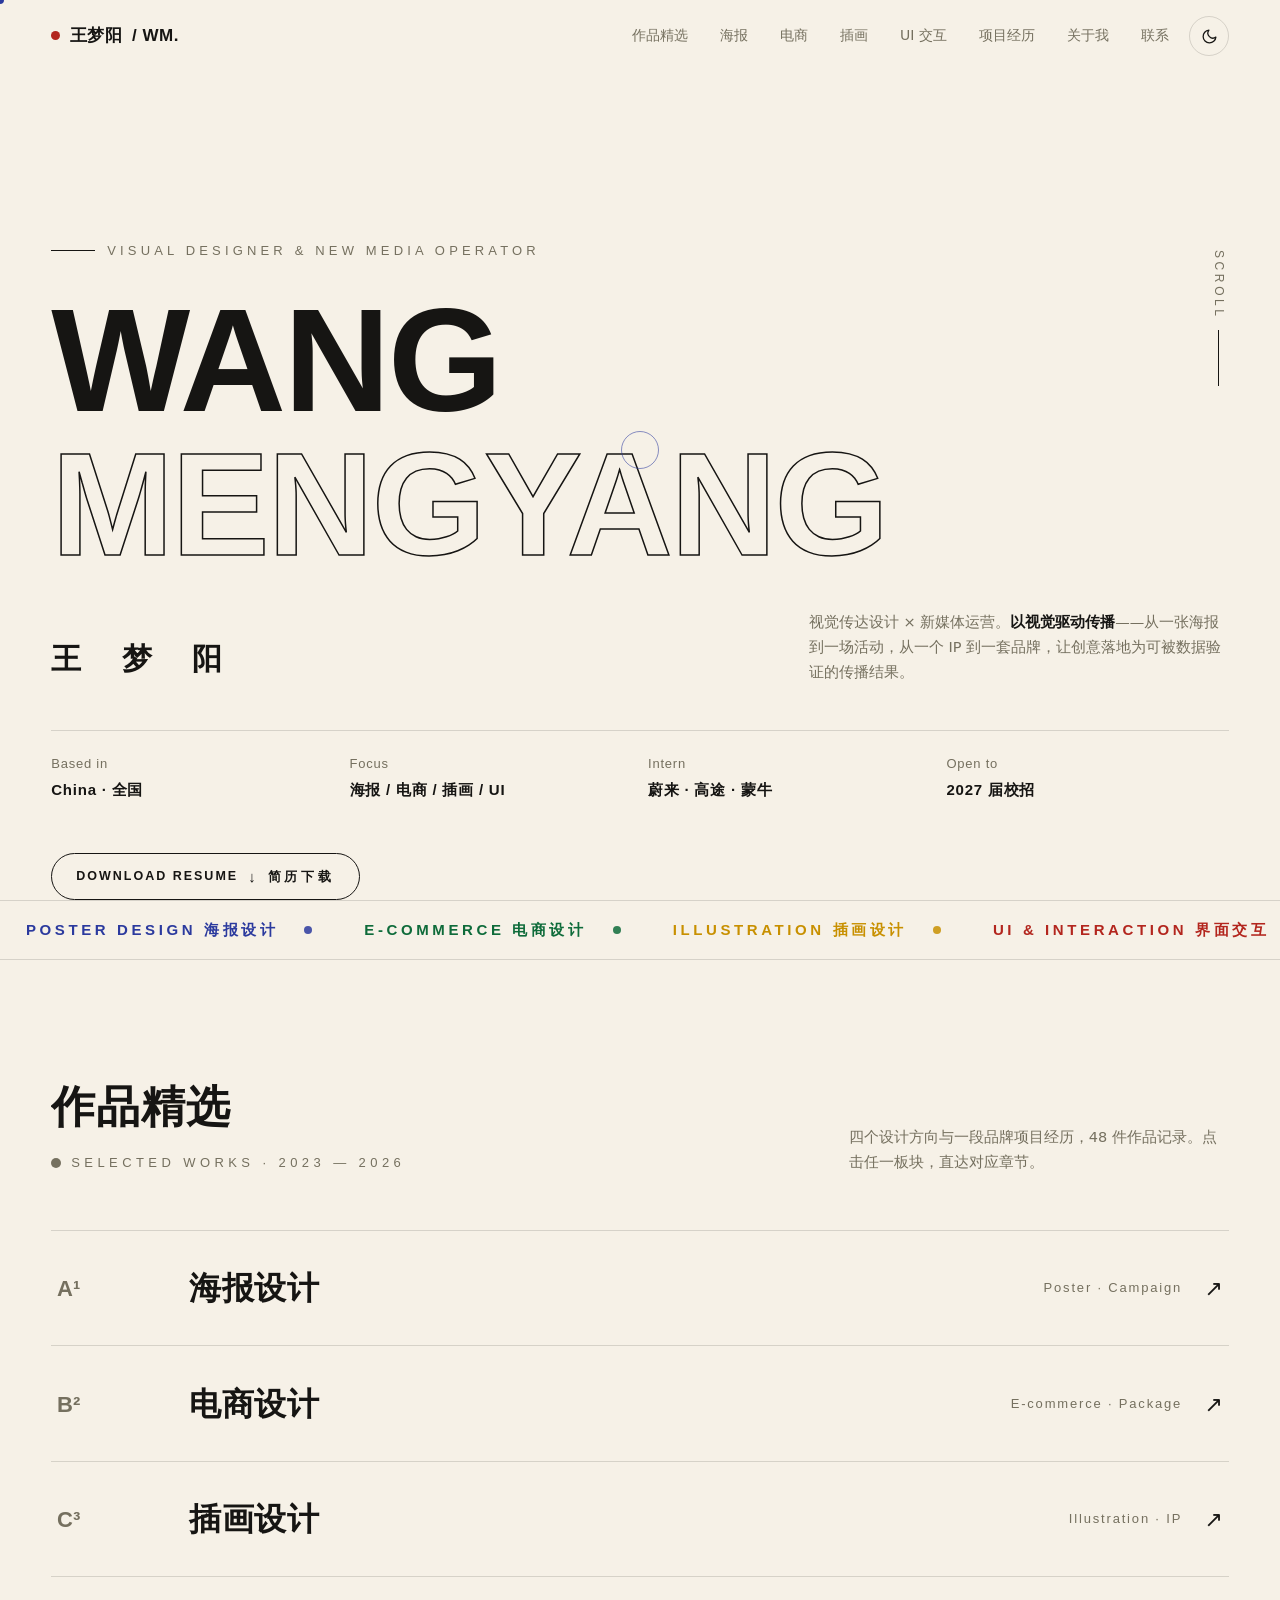
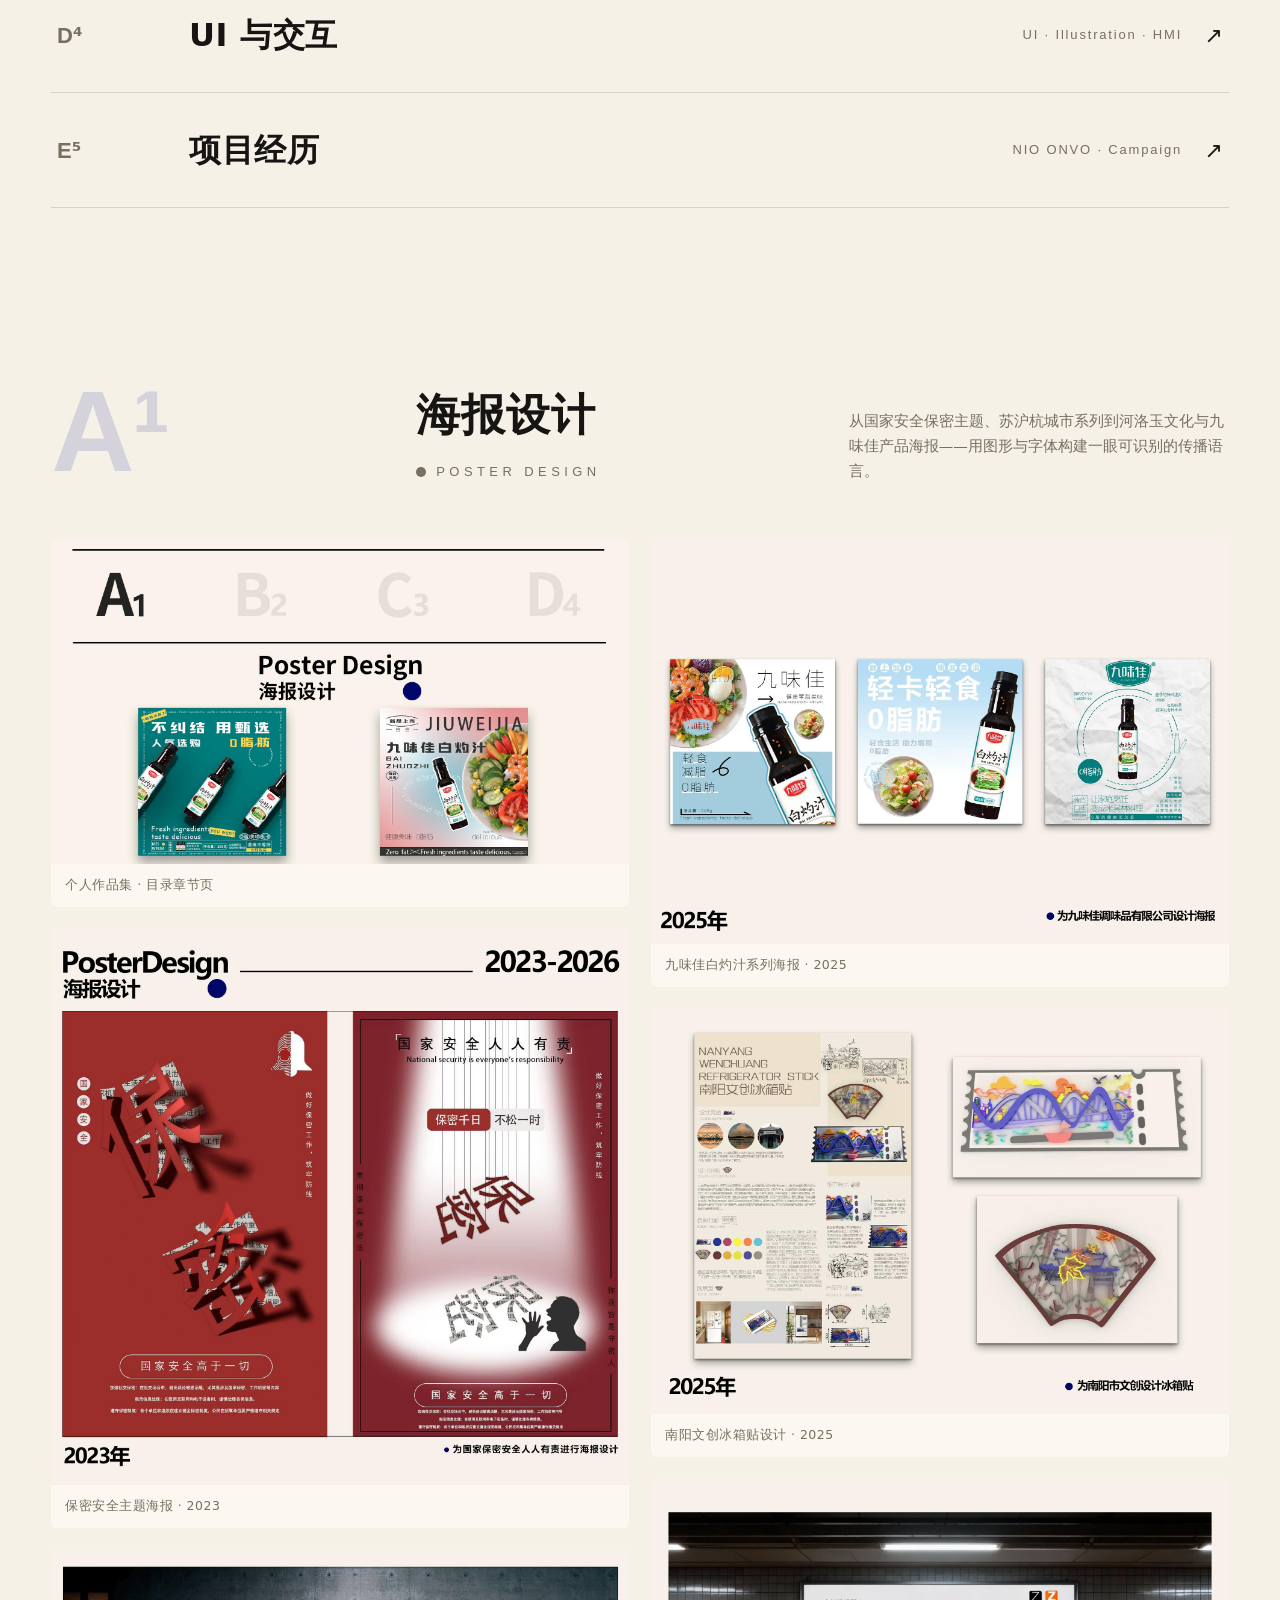
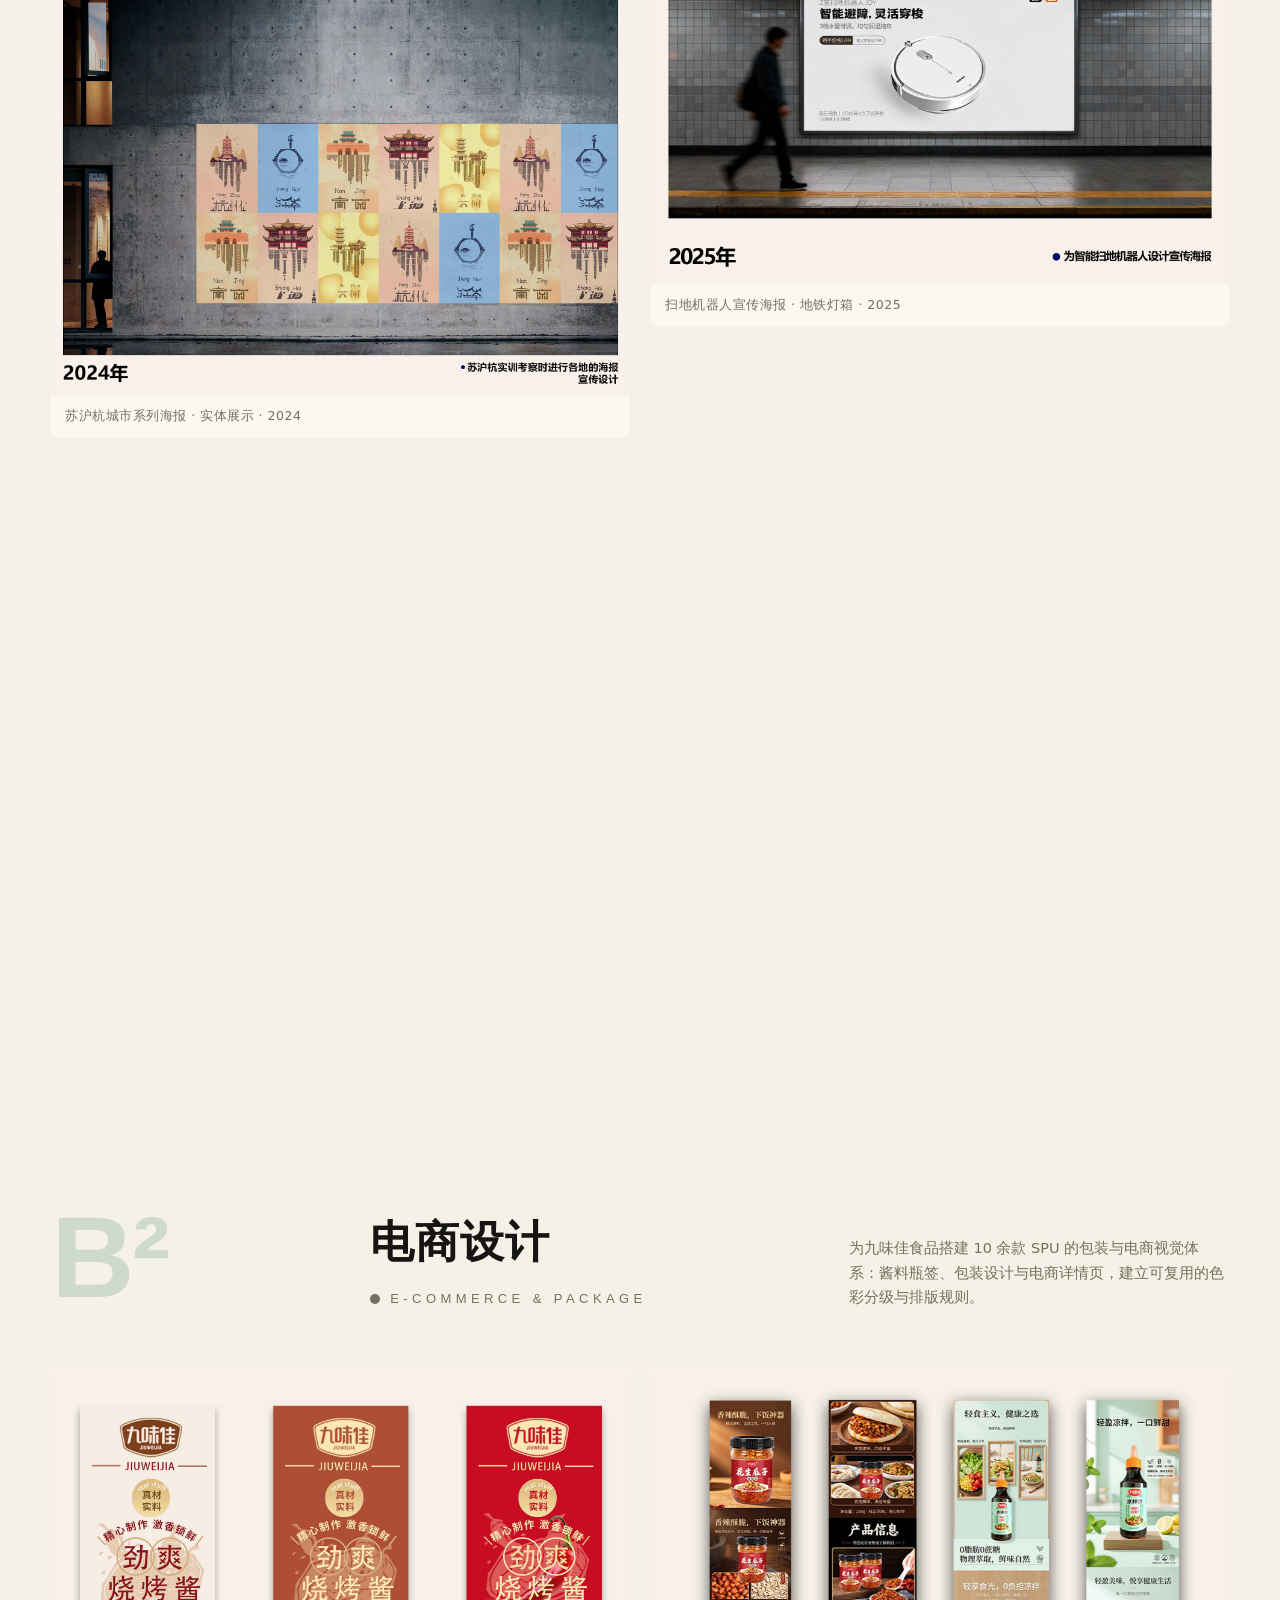
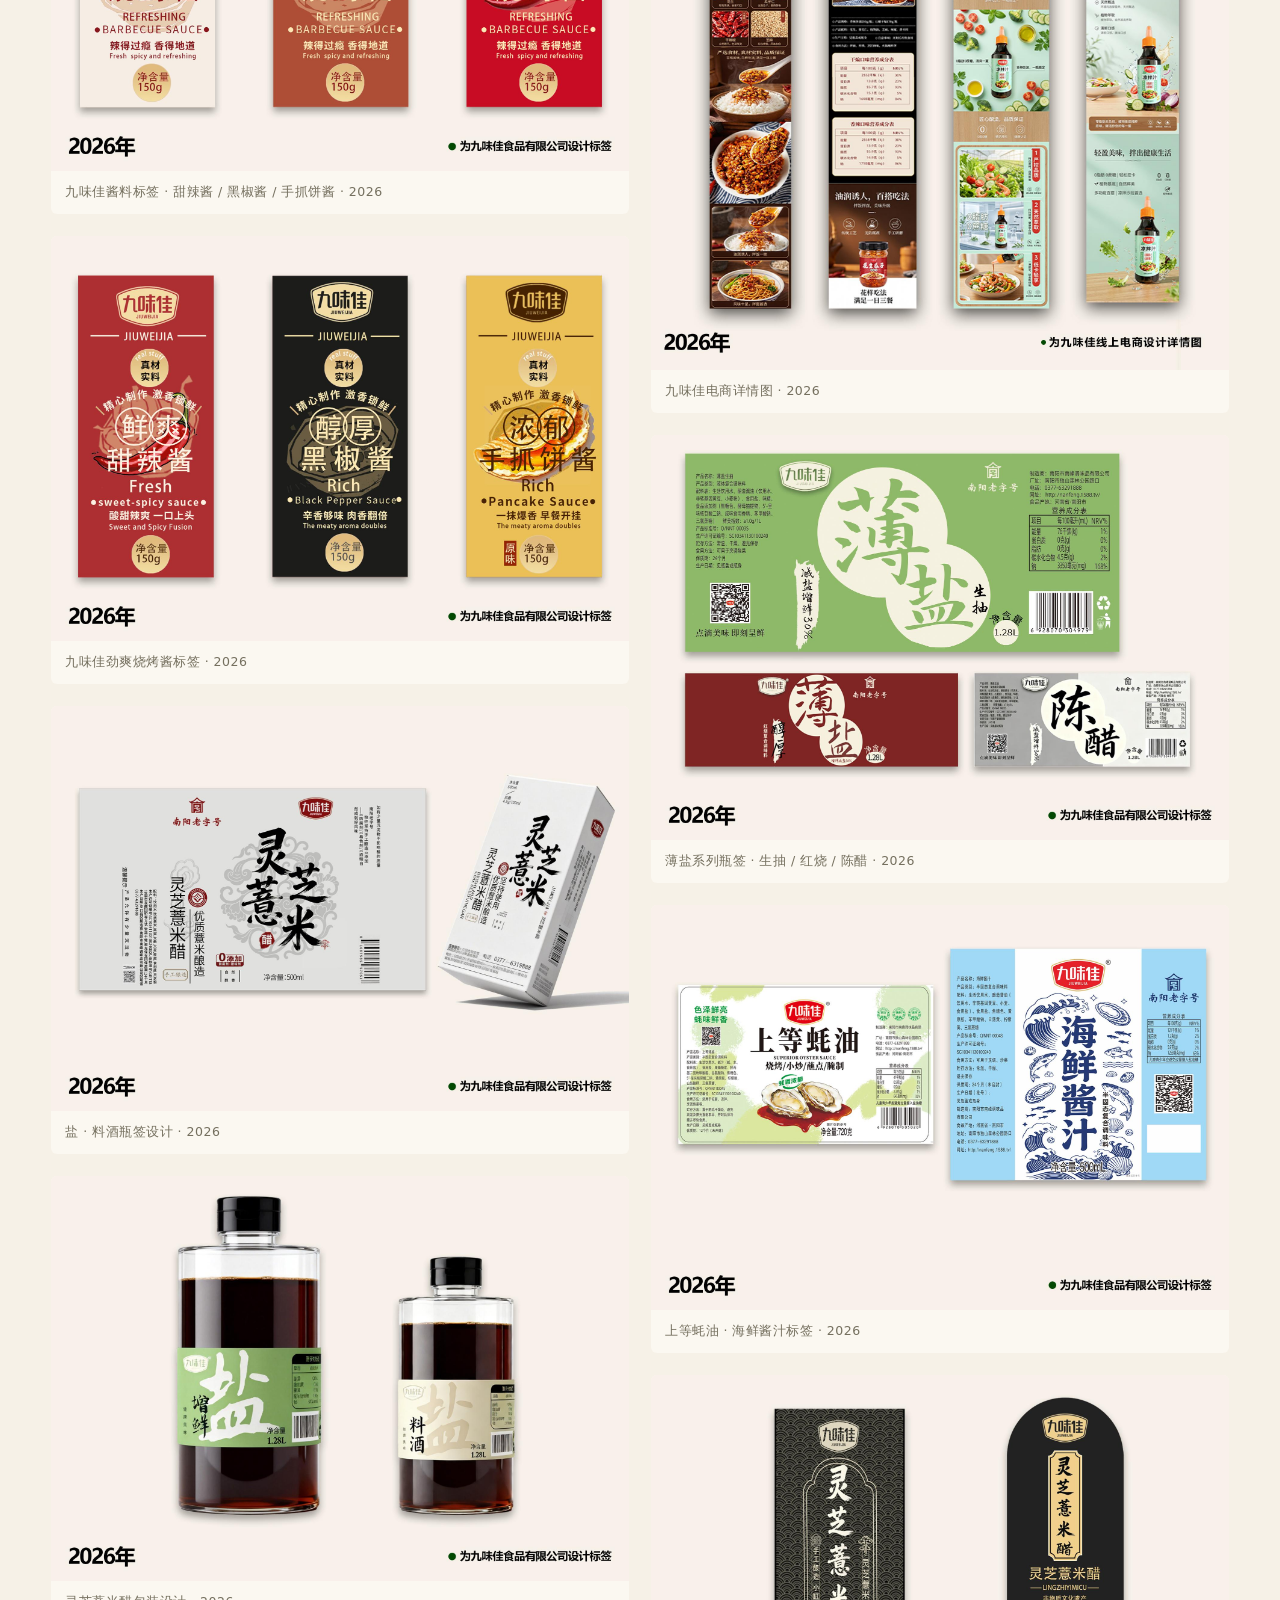
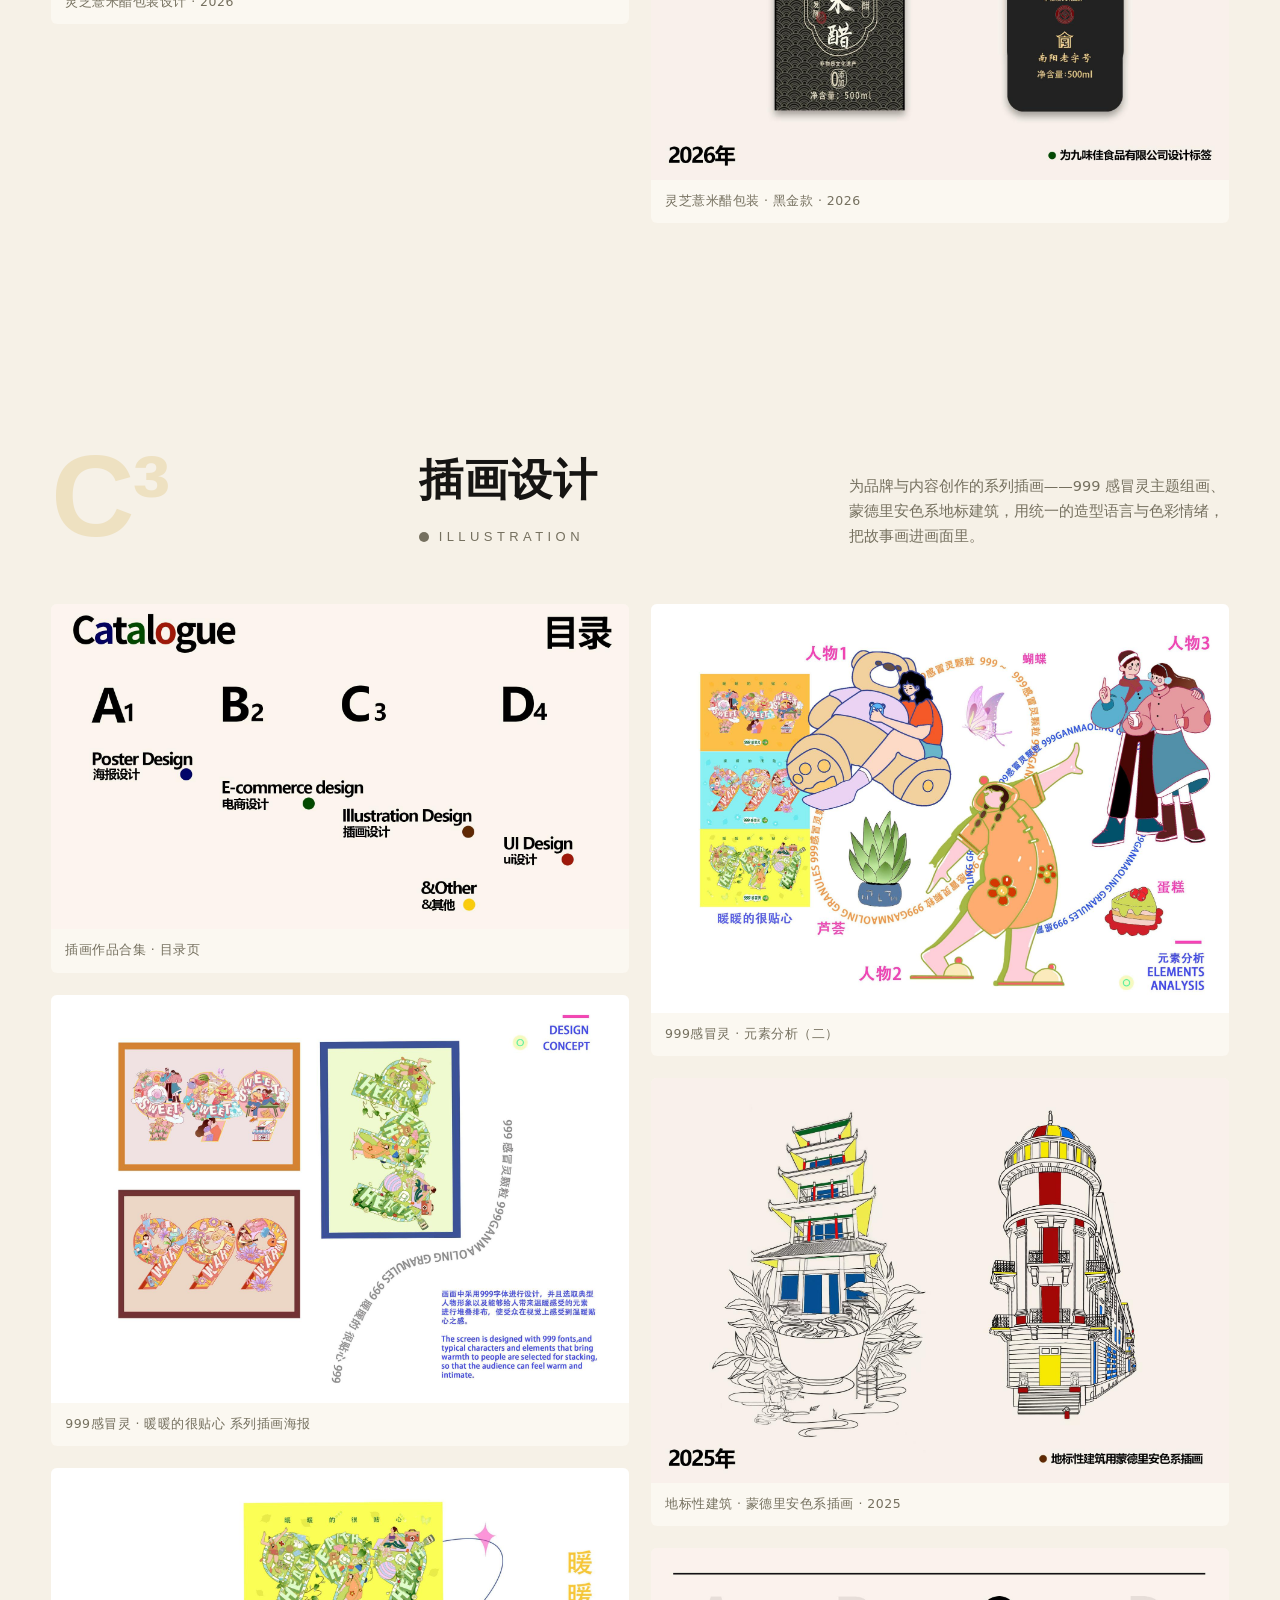
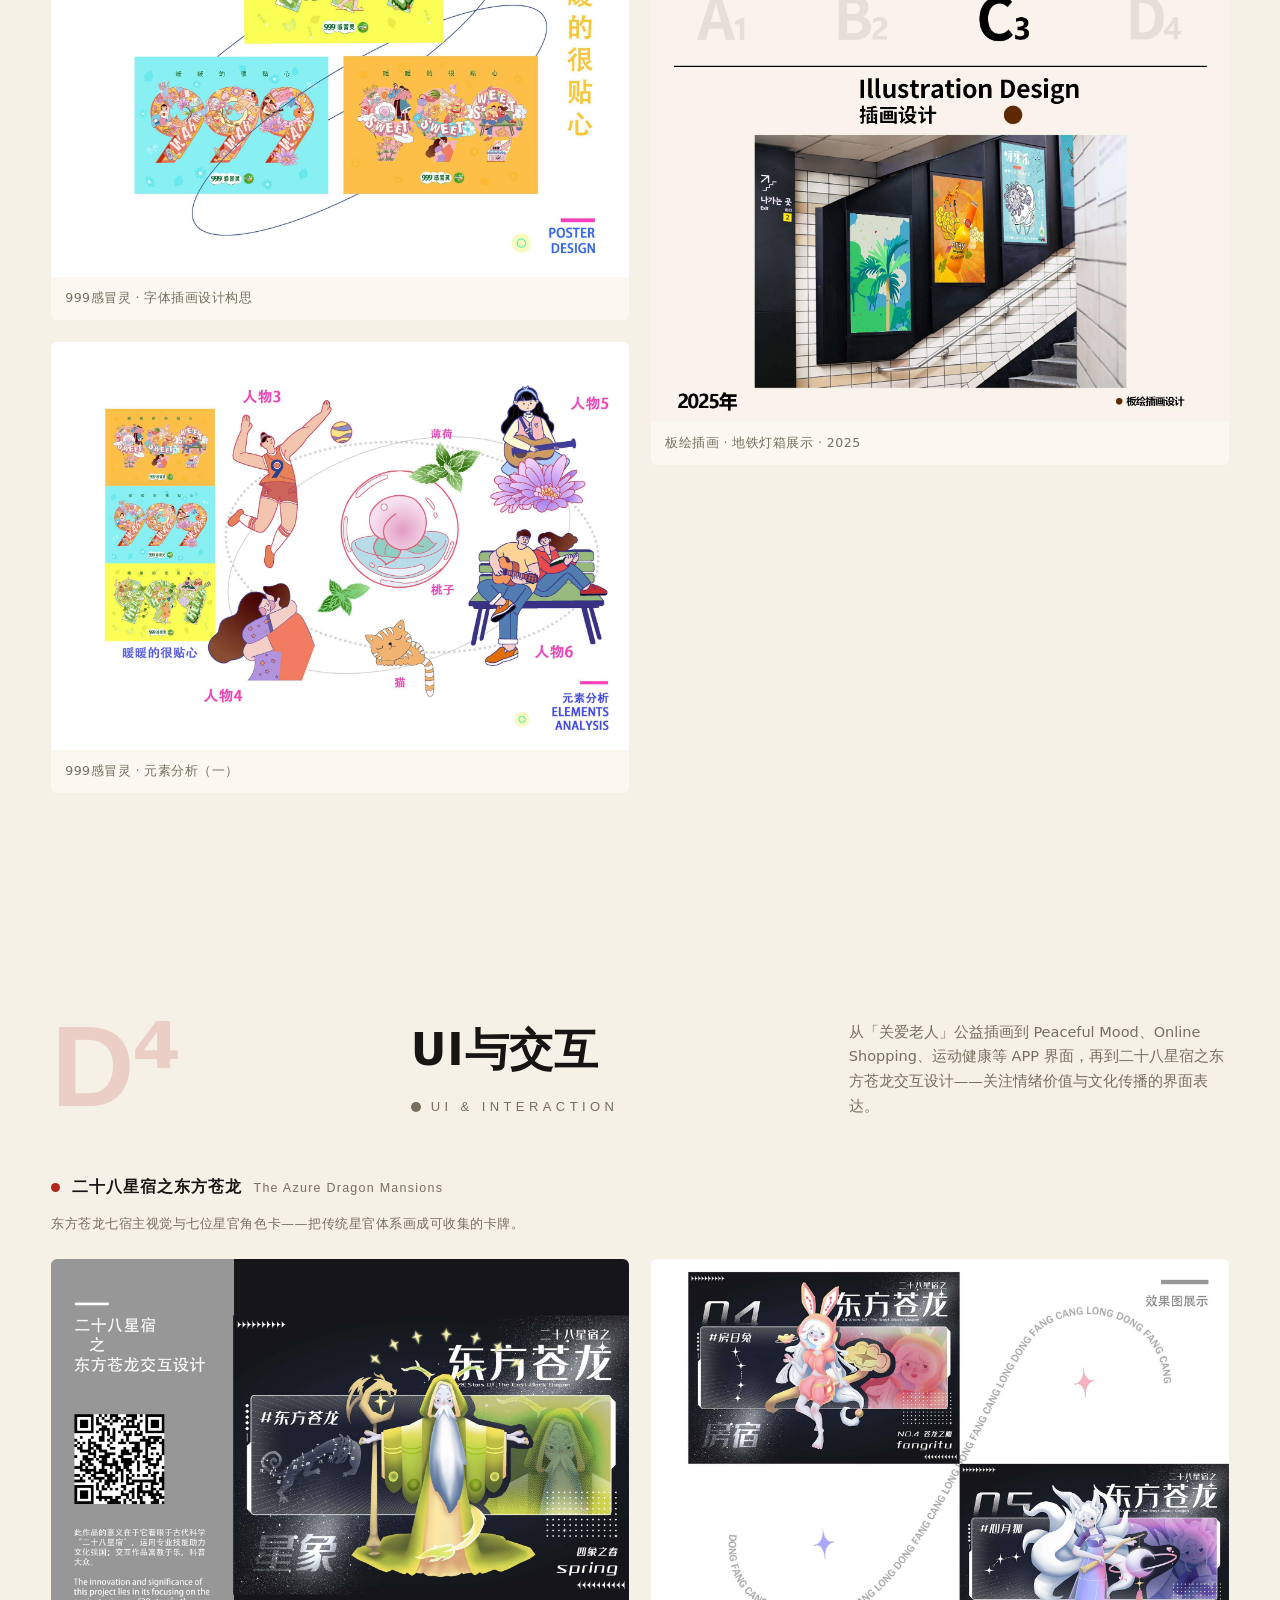
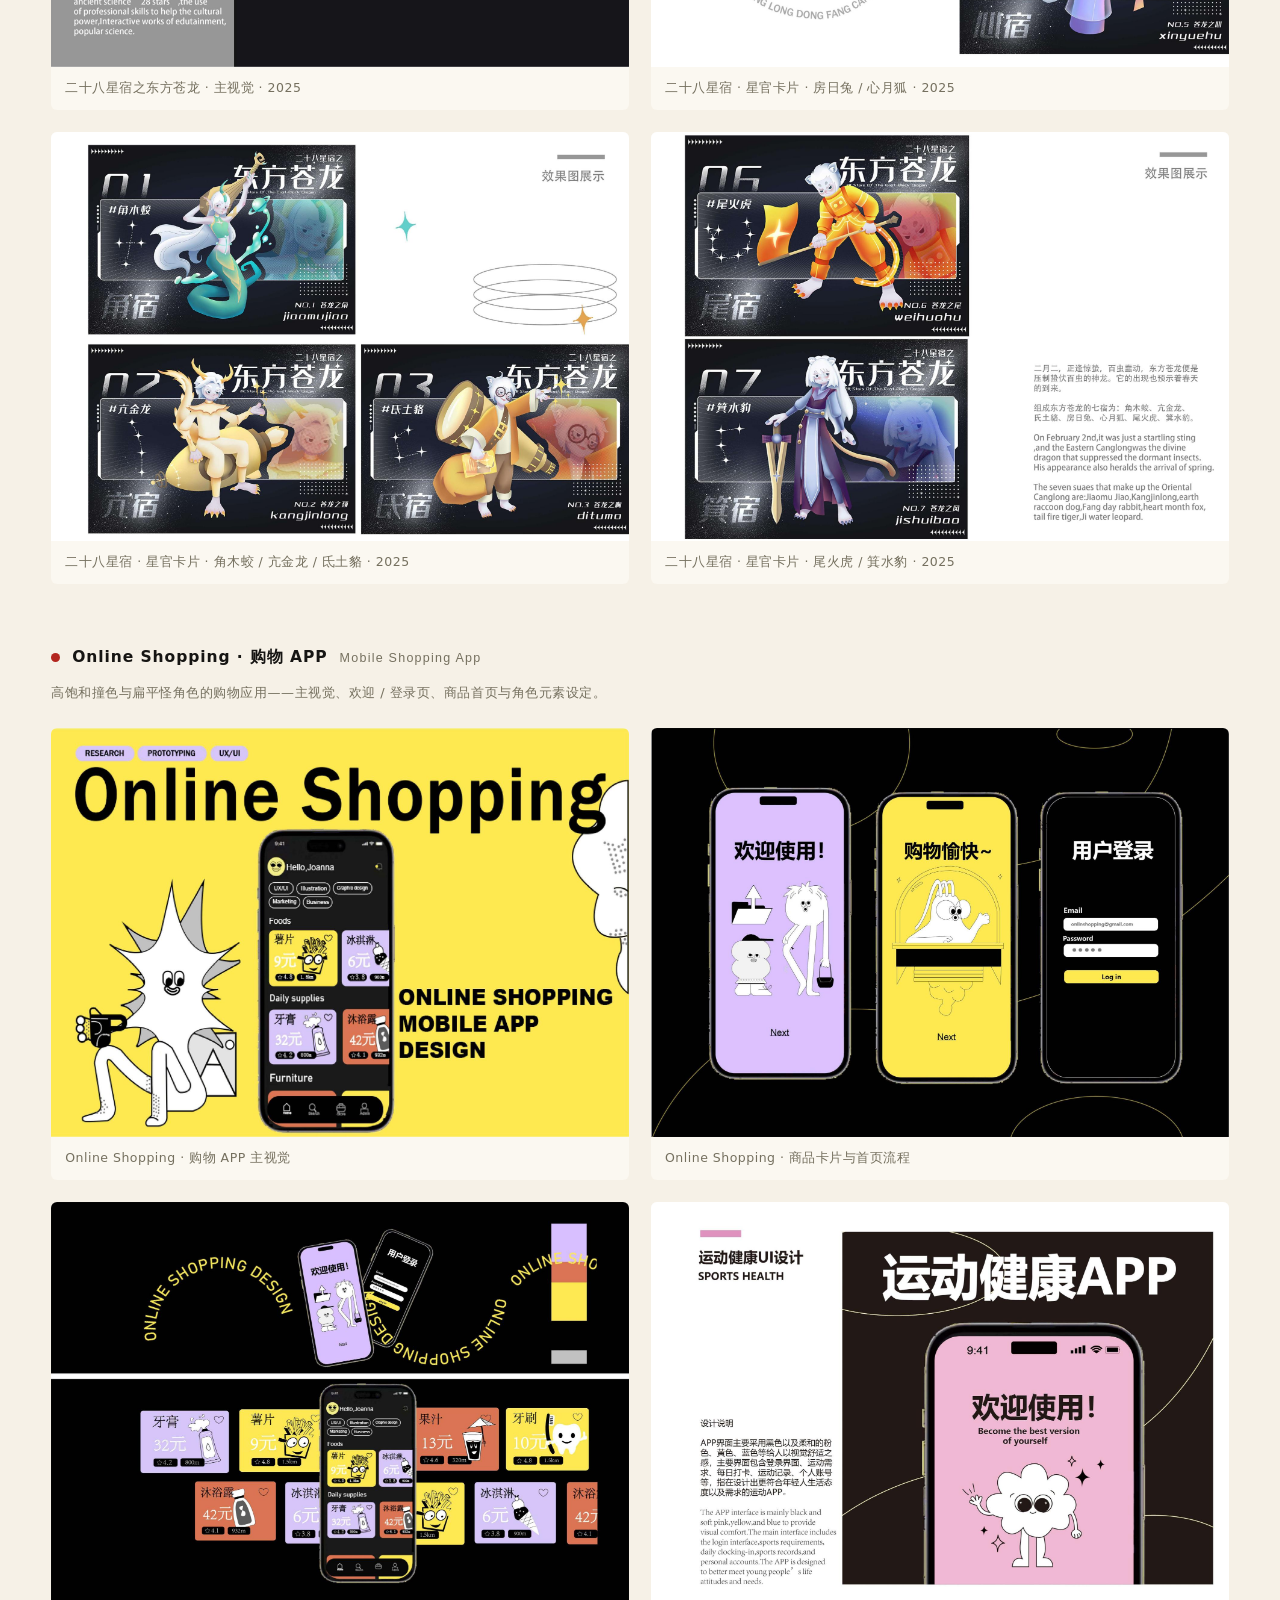
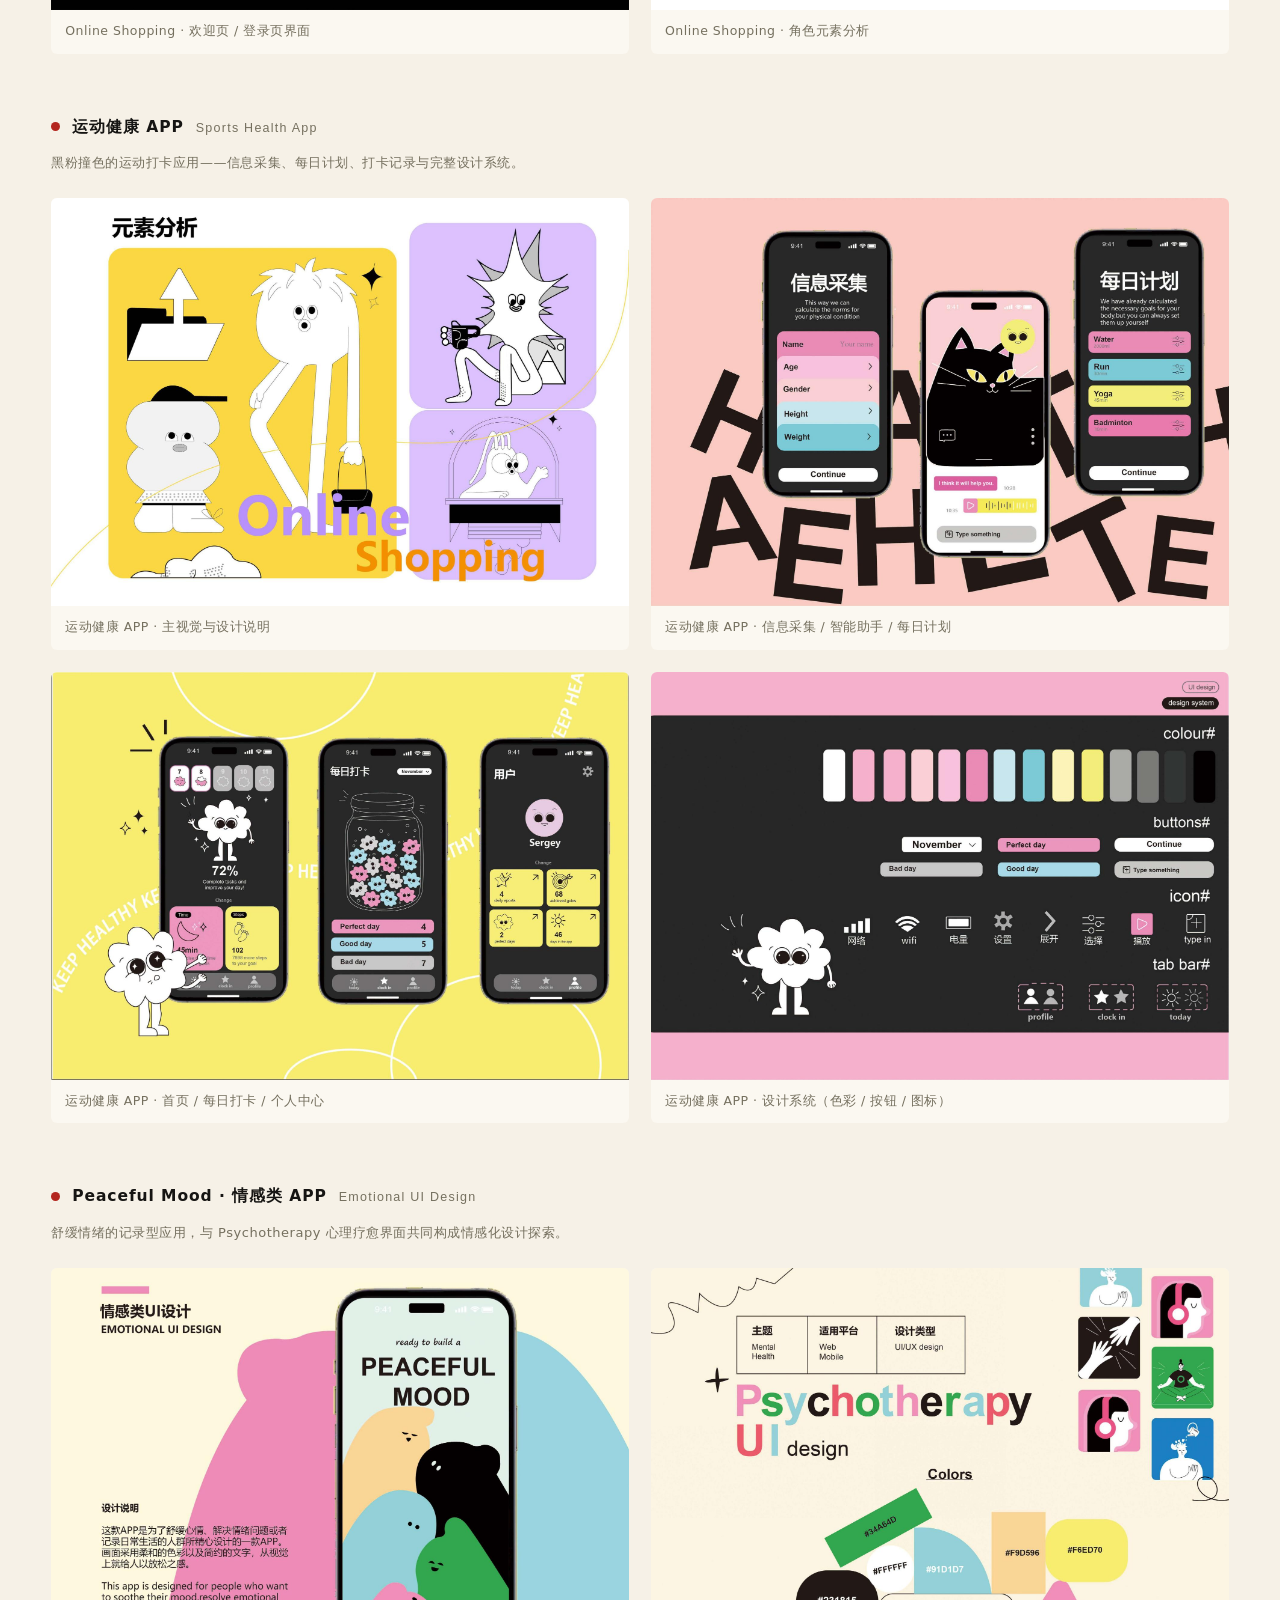
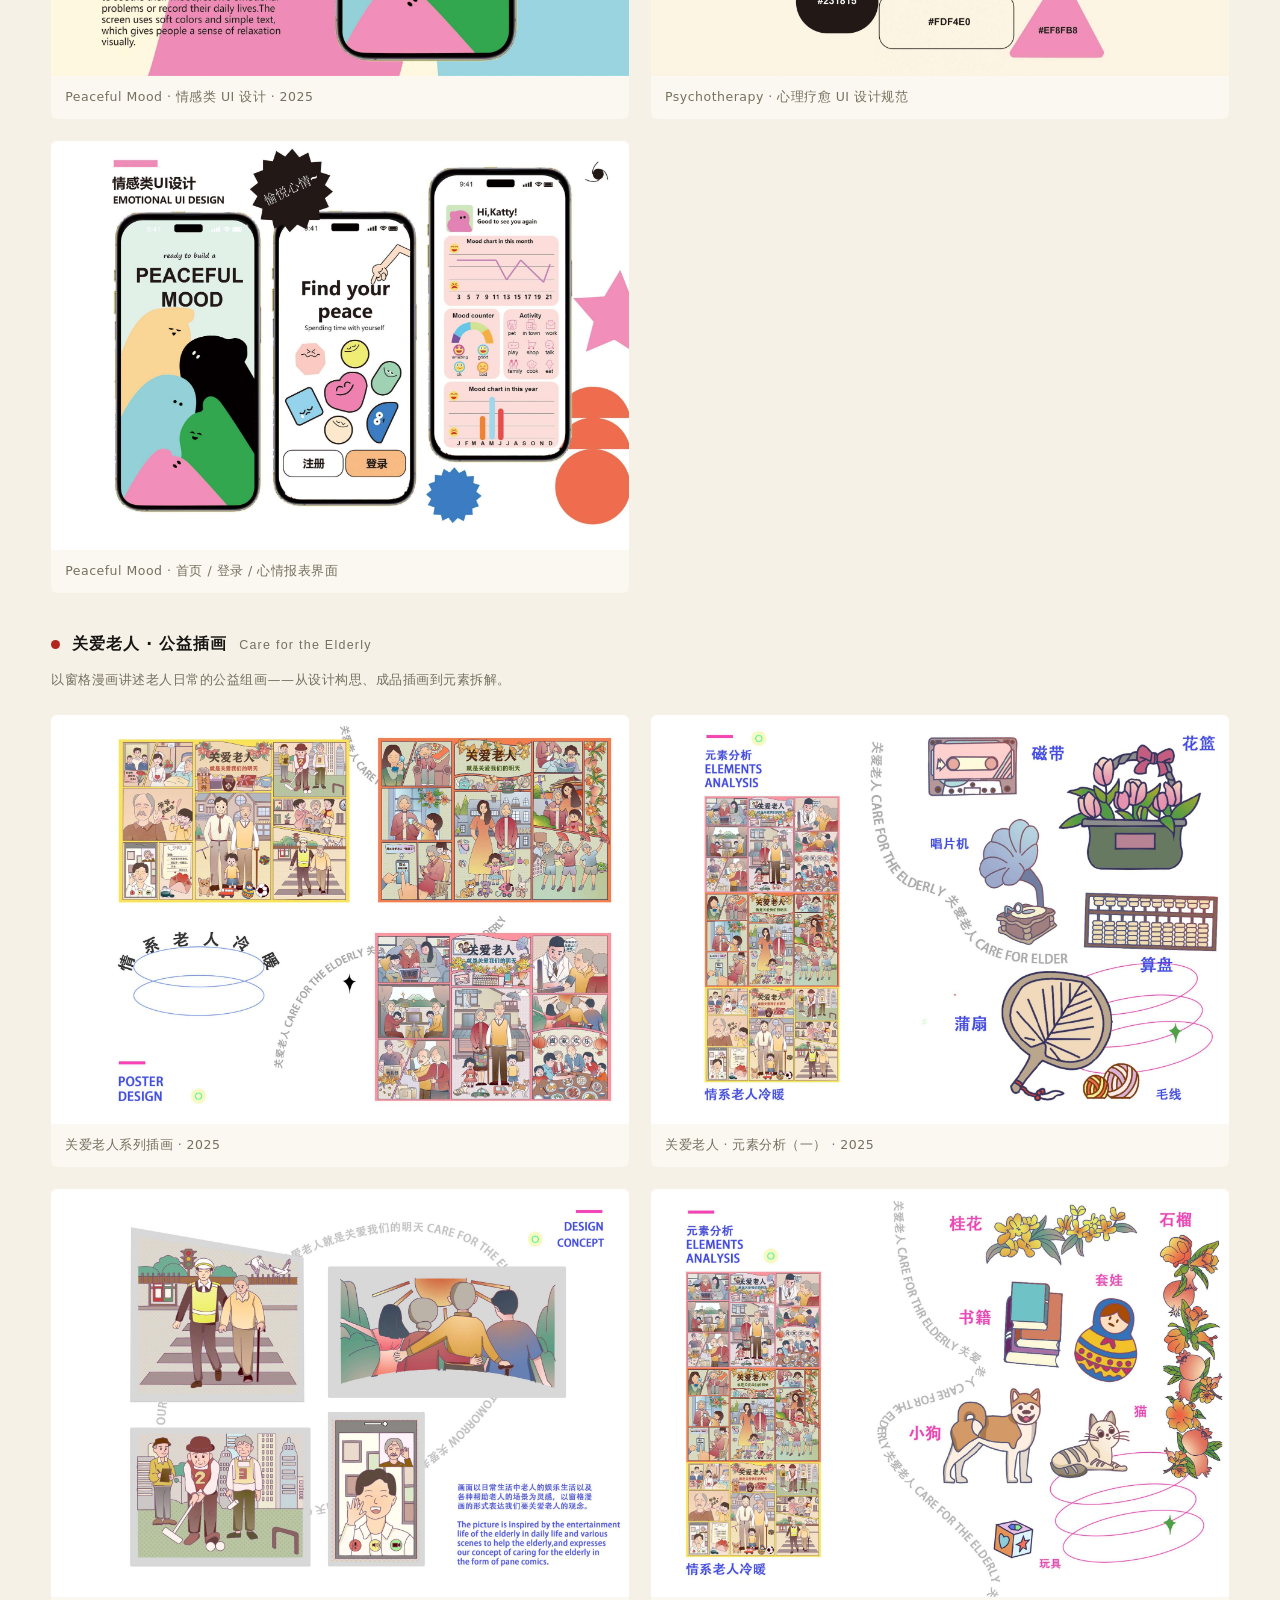
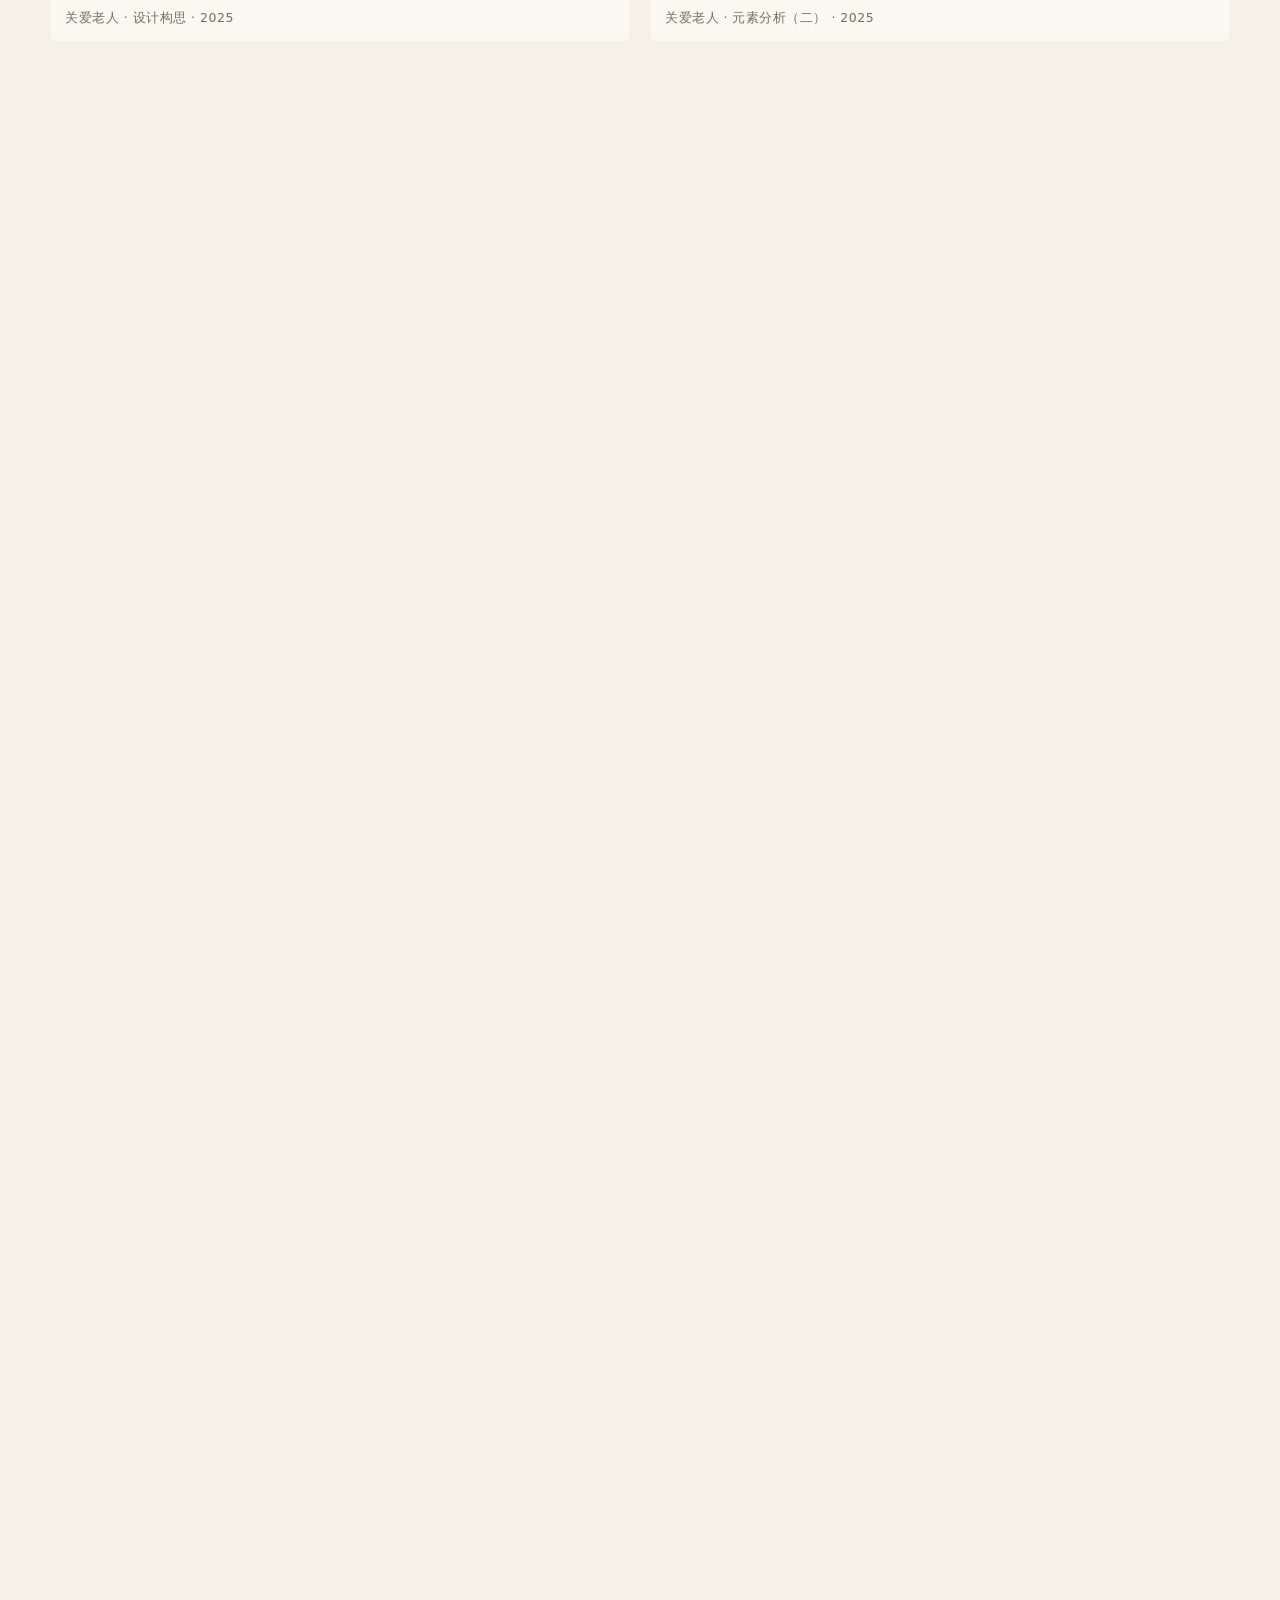
==== commit e3d4e57c: "replace scroll skew with nav section highlight, remove featured hover preview card" ====
--- a/index.html
+++ b/index.html
@@ -357,11 +357,6 @@
   html{scroll-behavior:auto}
 }
 /* ---------- 新增交互 ---------- */
-/* 精选列表悬停浮图 */
-#floatCard{position:fixed;left:0;top:0;width:270px;padding:9px 9px 0;background:#fff;border:1px solid rgba(0,0,0,.07);border-radius:12px;box-shadow:0 26px 70px rgba(0,0,0,.22);pointer-events:none;z-index:1200;opacity:0;transition:opacity .28s var(--ease);will-change:transform}
-#floatCard img{display:block;width:100%;height:186px;object-fit:contain;border-radius:7px;background:#f2f1ee}
-#floatCard .fc-cap{font-size:11px;letter-spacing:.16em;color:#8a8a86;text-align:center;padding:8px 0 9px}
-#floatCard.show{opacity:1}
 /* 磁吸元素 */
 .magnet{will-change:transform}
 /* 标题逐字上浮 */
@@ -750,7 +745,6 @@
 
 <button id="toTop" aria-label="回到顶部">↑</button>
 <div id="toast" role="status" aria-live="polite"></div>
-<div id="floatCard" aria-hidden="true"><img src="" alt=""><div class="fc-cap en"></div></div>
 
 <!-- 灯箱 -->
 <div id="lightbox" role="dialog" aria-modal="true" aria-label="作品查看">
@@ -1042,53 +1036,21 @@
     })();
   }
 
-  /* ---------- 精选列表悬停浮图跟随 ---------- */
-  var fc=document.getElementById("floatCard");
-  if(matchMedia("(hover:hover) and (pointer:fine)").matches){
-    var fcImg=fc.querySelector("img"),fcCap=fc.querySelector(".fc-cap");
-    var fcx=innerWidth/2,fcy=innerHeight/2,fcpx=fcx,fcpy=fcy;
-    document.querySelectorAll(".f-row").forEach(function(row){
-      row.addEventListener("mouseenter",function(){
-        fcImg.src=row.getAttribute("data-img")||"";
-        fcImg.alt=row.getAttribute("data-label")||"";
-        fcCap.textContent=row.getAttribute("data-label")||"";
-        fc.classList.add("show");
-      });
-      row.addEventListener("mouseleave",function(){fc.classList.remove("show");});
-    });
-    document.addEventListener("mousemove",function(e){fcx=e.clientX;fcy=e.clientY;});
-    (function fcLoop(){
-      fcpx+=(fcx-fcpx)*.13;fcpy+=(fcy-fcpy)*.13;
-      var lx=fcpx+28;
-      if(lx+286>innerWidth)lx=fcpx-286;
-      if(lx<8)lx=8;
-      var rot=Math.max(-7,Math.min(7,(fcx-fcpx)*.28));
-      fc.style.transform="translate("+lx.toFixed(1)+"px,"+(fcpy-104).toFixed(1)+"px) rotate("+rot.toFixed(2)+"deg)";
-      requestAnimationFrame(fcLoop);
-    })();
+  /* ---------- 导航当前板块高亮 ---------- */
+  var navLinks=[].slice.call(document.querySelectorAll("#navLinks a[data-nav]"));
+  var spySecs=navLinks.map(function(a){return document.querySelector(a.getAttribute("href"));});
+  var curNav=-2;
+  function spyUpdate(){
+    var mark=innerHeight*.35,cur=-1;
+    spySecs.forEach(function(s,i){if(s&&s.getBoundingClientRect().top<=mark)cur=i;});
+    if(cur!==curNav){
+      curNav=cur;
+      navLinks.forEach(function(a,i){a.classList.toggle("active",i===cur);});
+    }
   }
-
-  /* ---------- 滚动速率倾斜 ---------- */
-  if(matchMedia("(hover:hover) and (pointer:fine)").matches&&!matchMedia("(prefers-reduced-motion:reduce)").matches){
-    var gals=[].slice.call(document.querySelectorAll(".gallery"));
-    var lastY=window.scrollY||0,skew=0,skewT=0;
-    window.addEventListener("scroll",function(){
-      var st=window.scrollY||document.documentElement.scrollTop;
-      skewT=Math.max(-2.4,Math.min(2.4,(lastY-st)*.14));
-      lastY=st;
-    },{passive:true});
-    (function skewLoop(){
-      skewT*=.88;
-      skew+=(skewT-skew)*.14;
-      if(Math.abs(skew)>.02){
-        var v="skewY("+skew.toFixed(3)+"deg)";
-        gals.forEach(function(g){g.style.transform=v;});
-      }else if(skew!==0){
-        skew=0;gals.forEach(function(g){g.style.transform="";});
-      }
-      requestAnimationFrame(skewLoop);
-    })();
-  }
+  window.addEventListener("scroll",spyUpdate,{passive:true});
+  window.addEventListener("resize",spyUpdate);
+  spyUpdate();
 })();
 </script>
 </body>
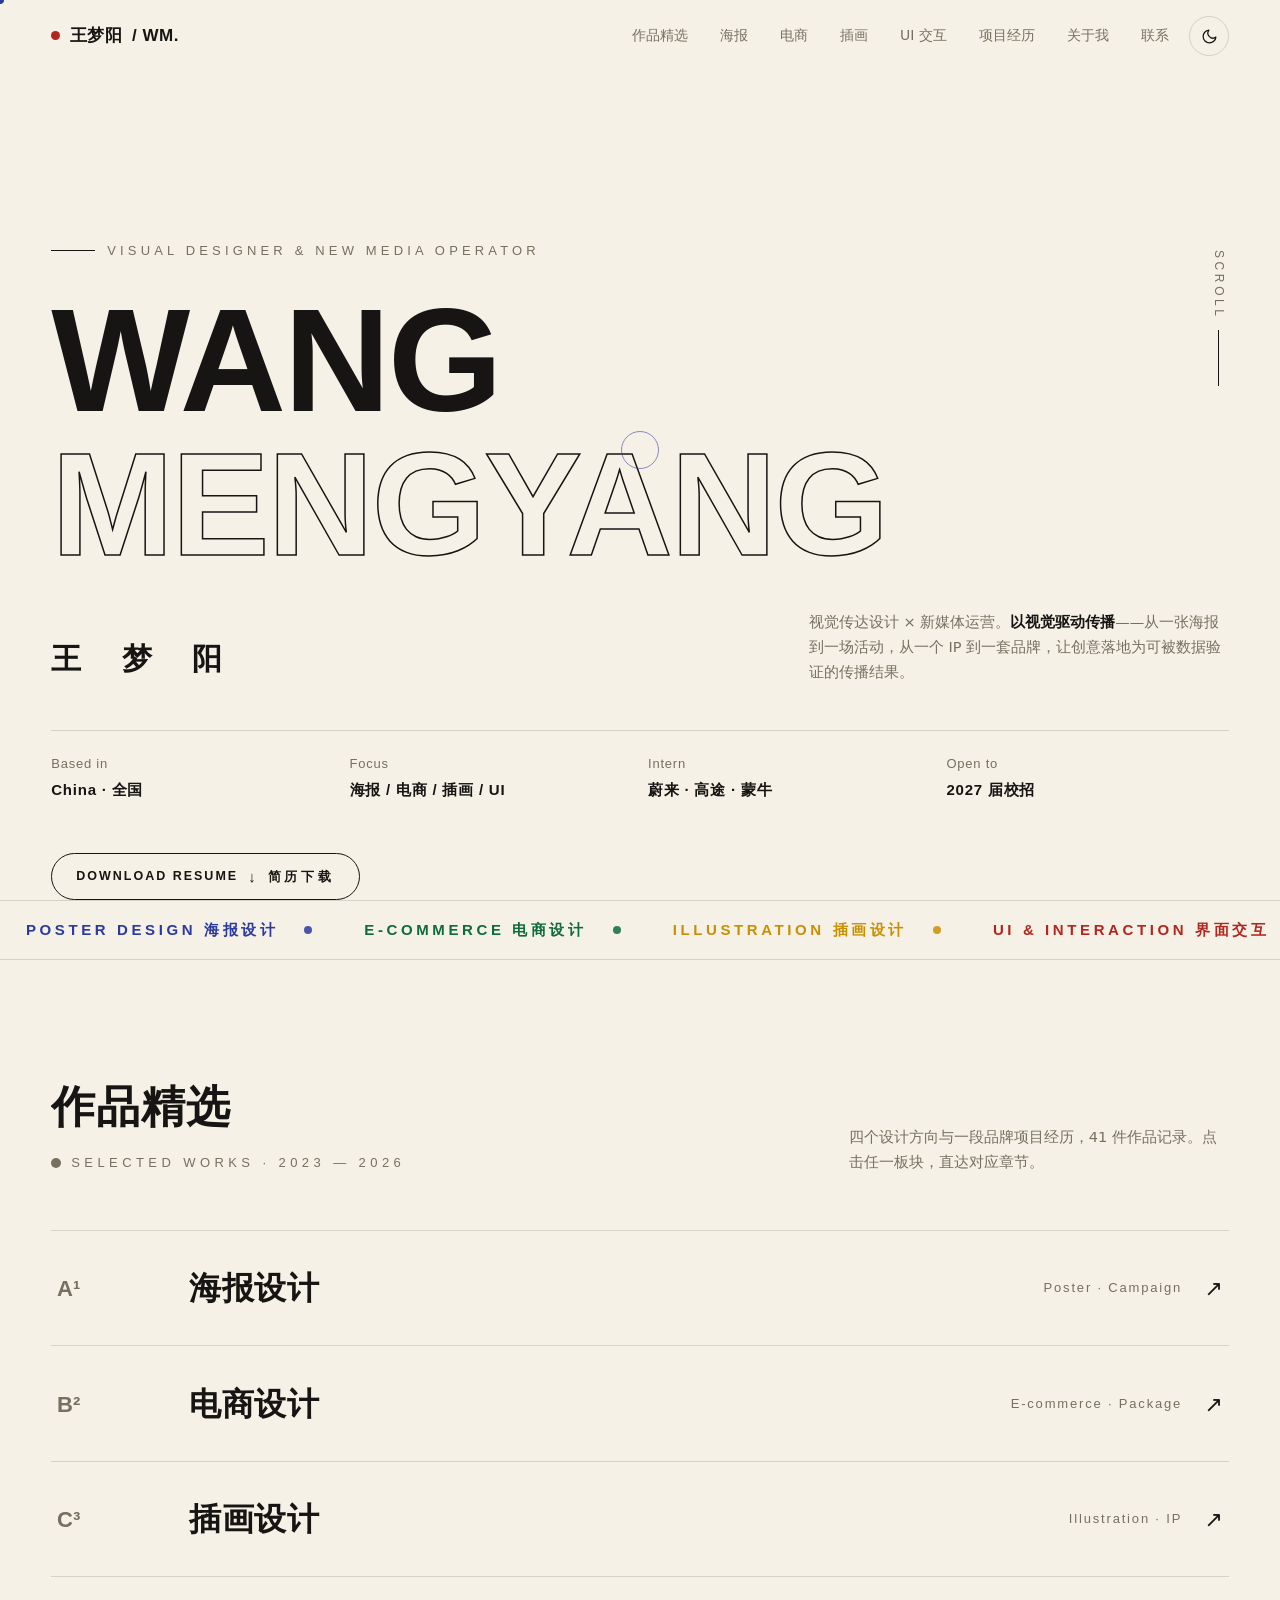
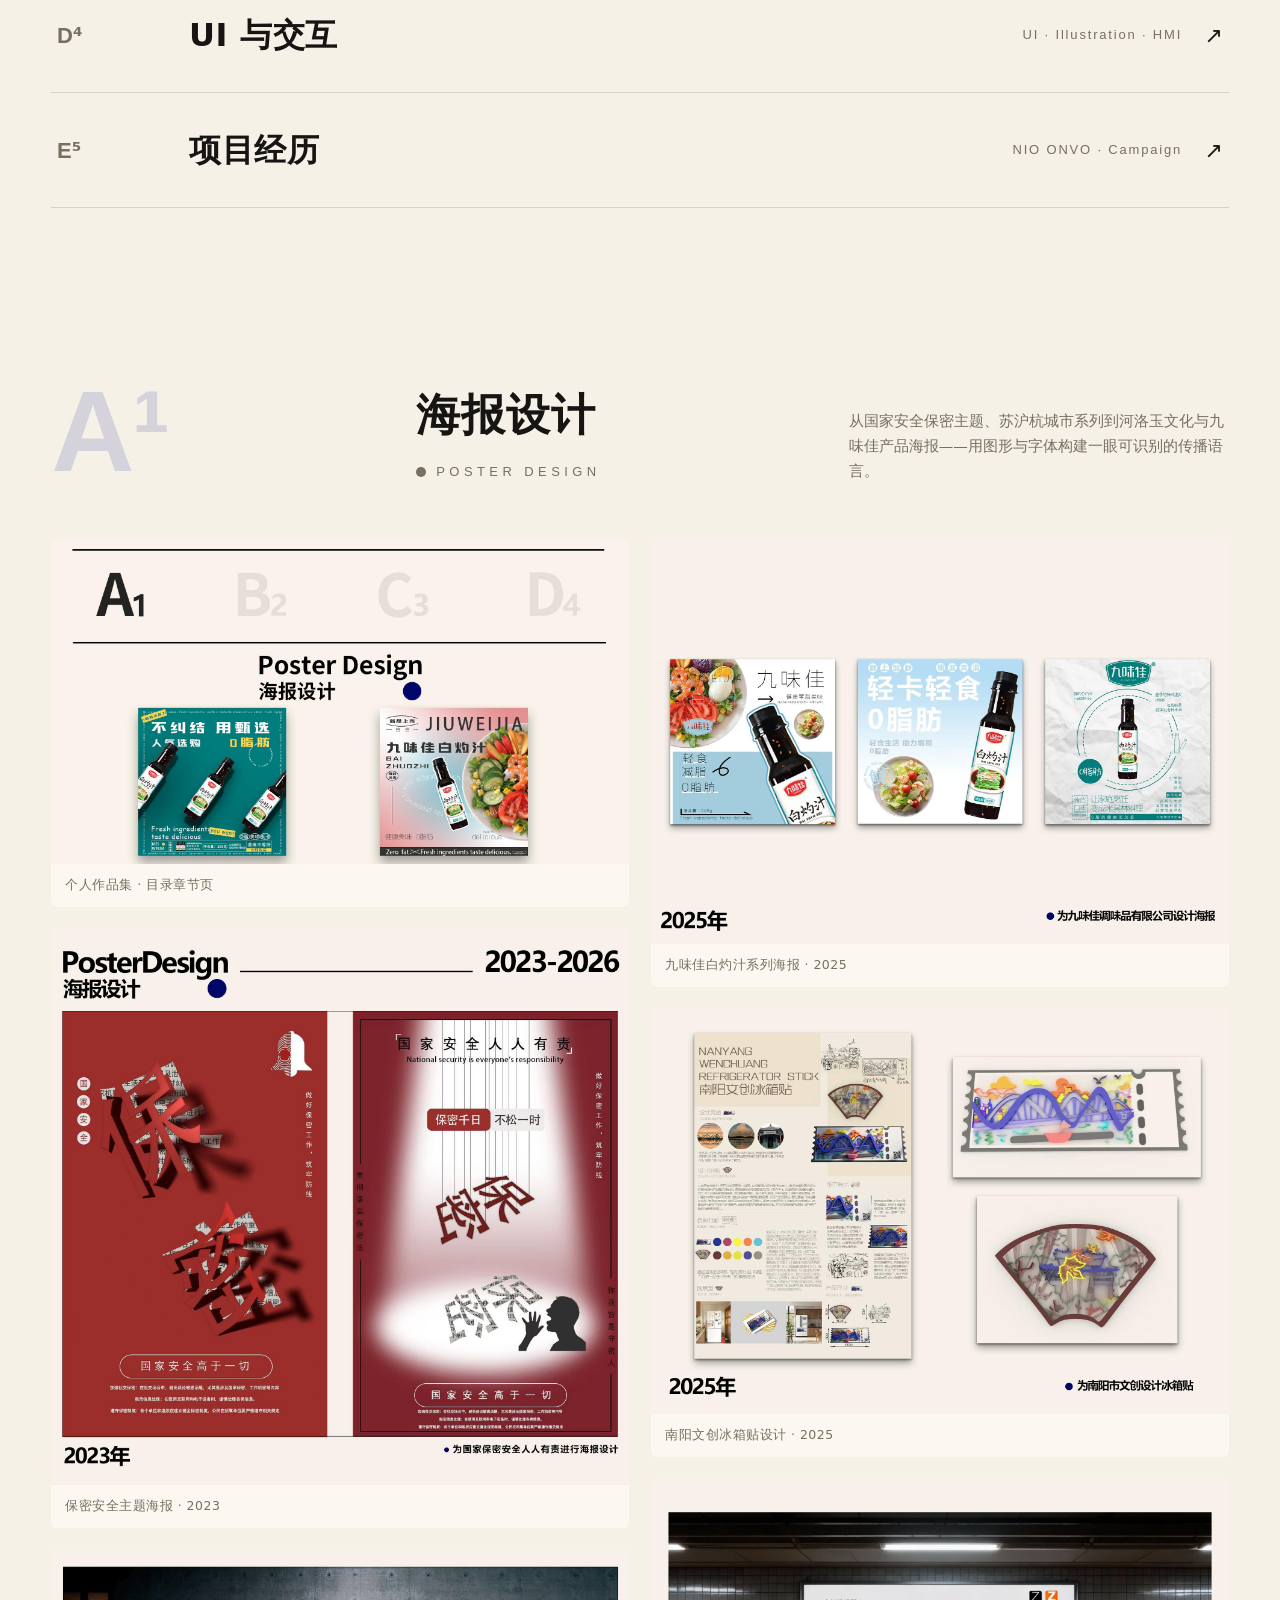
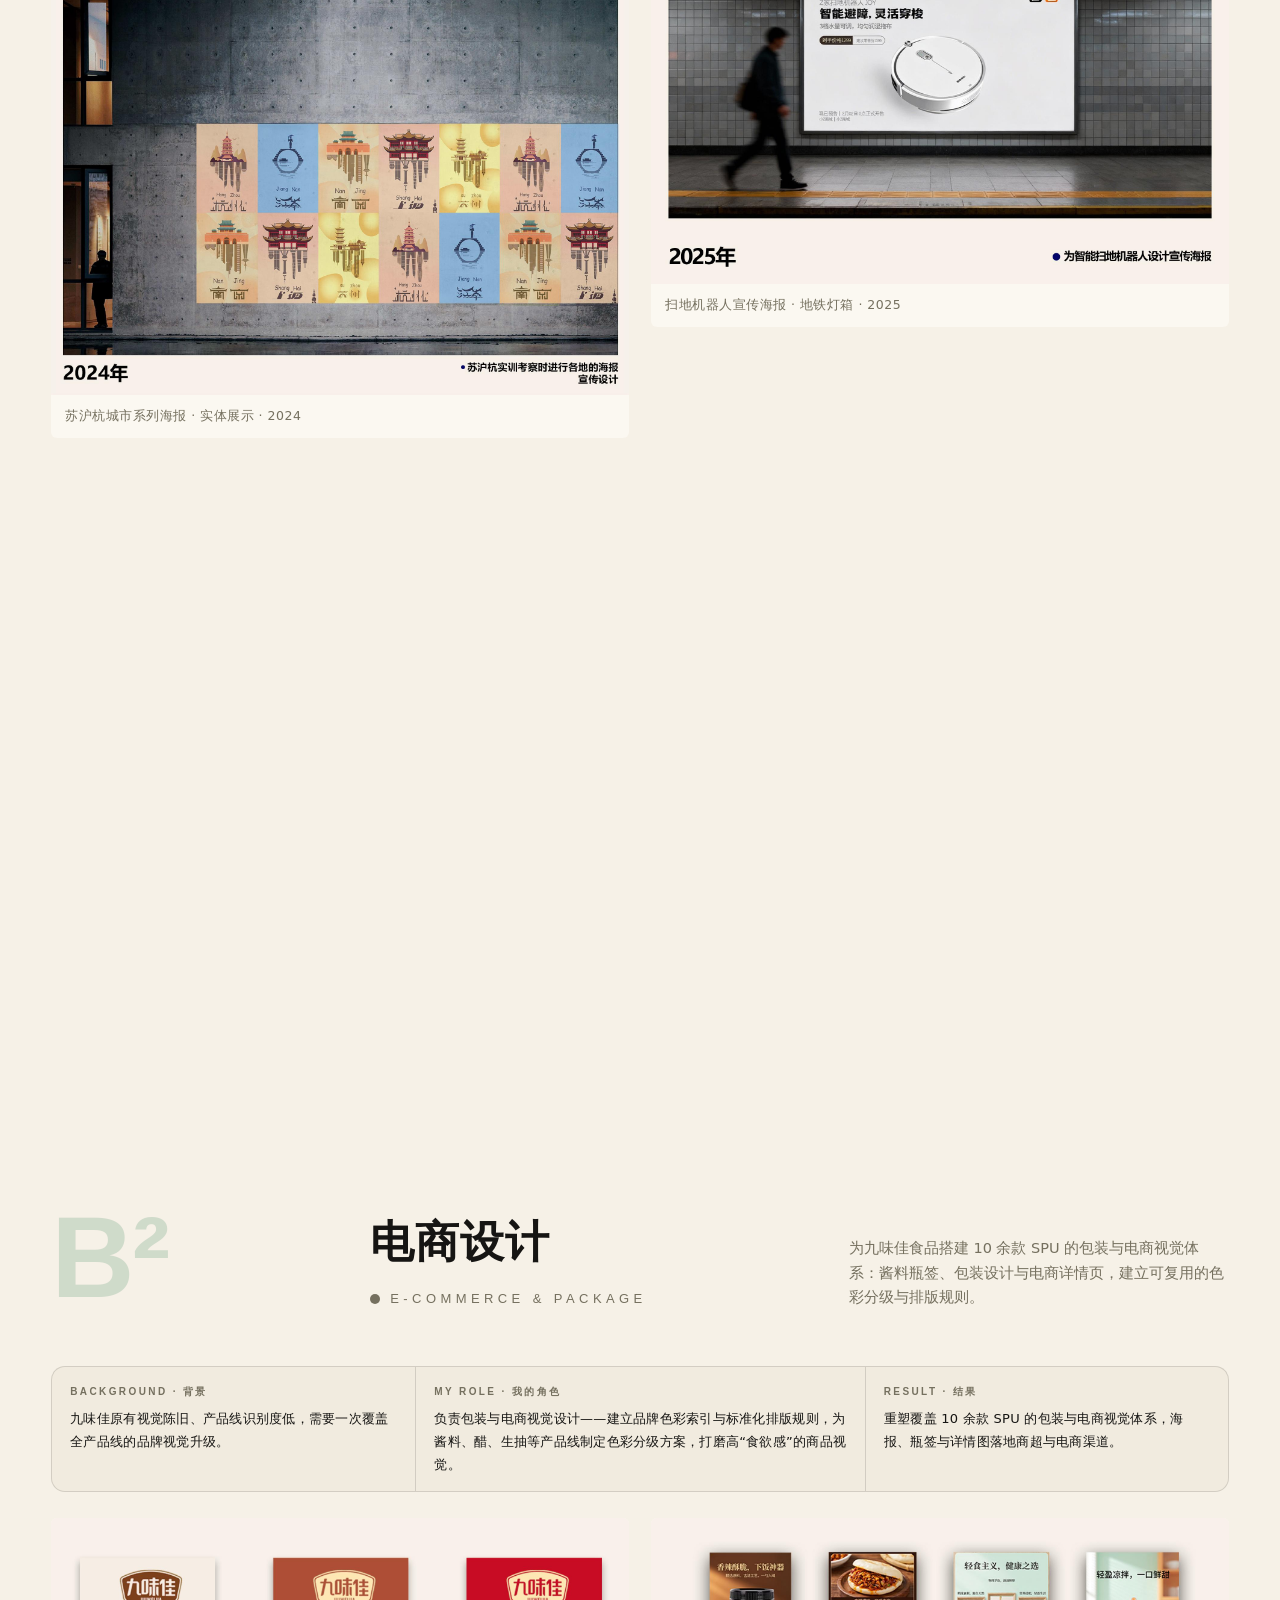
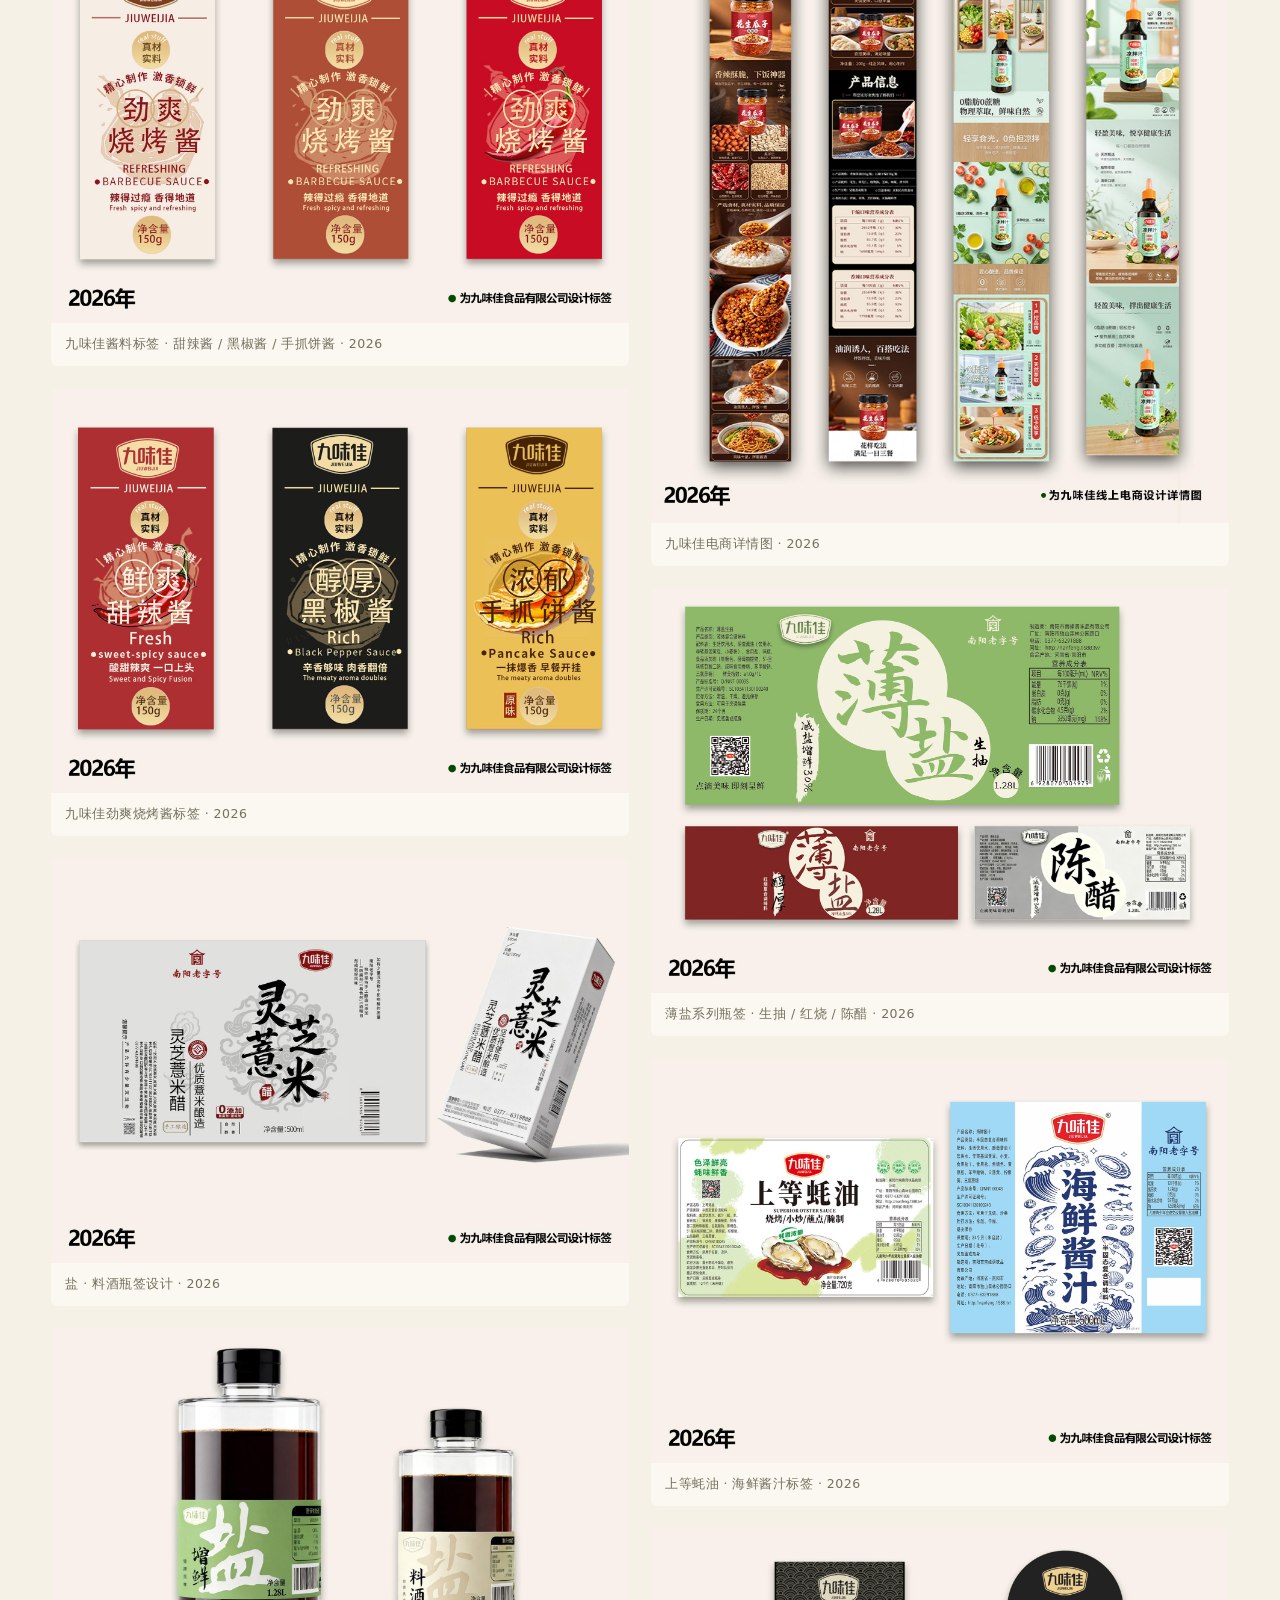
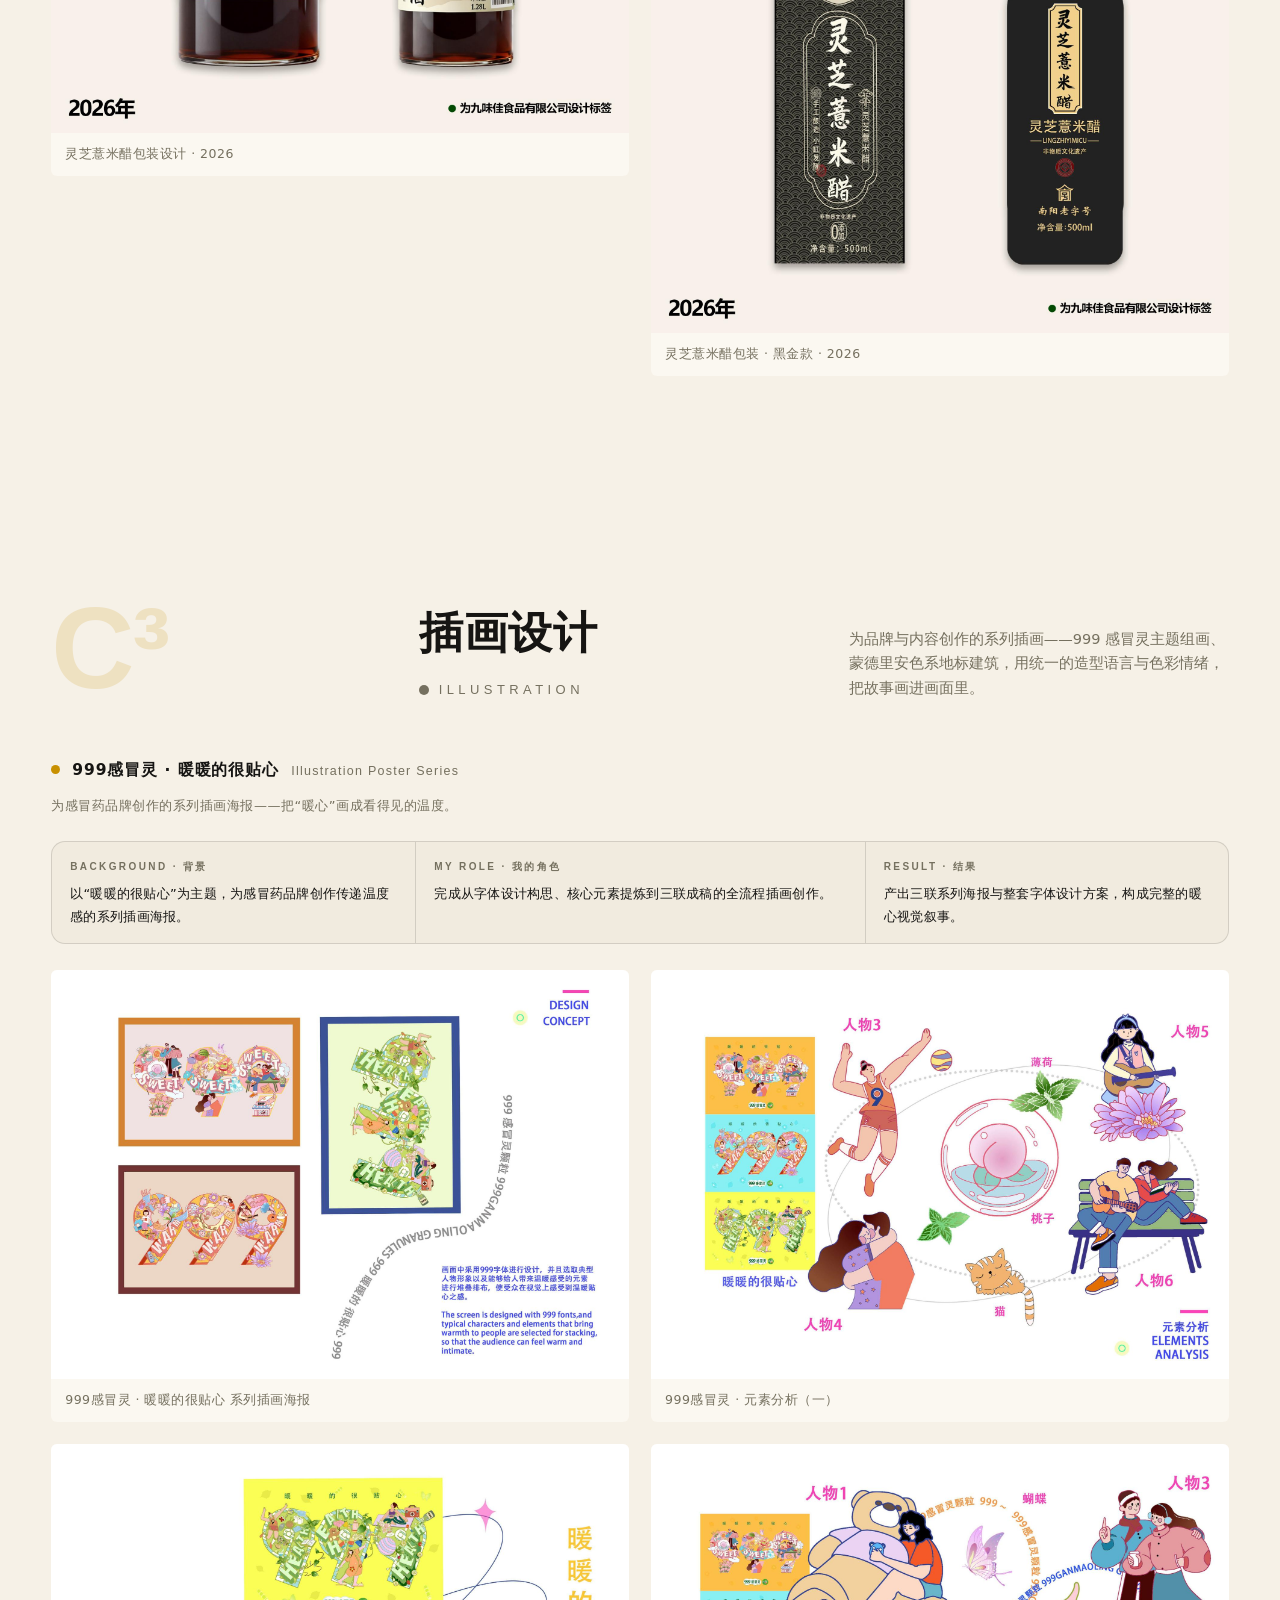
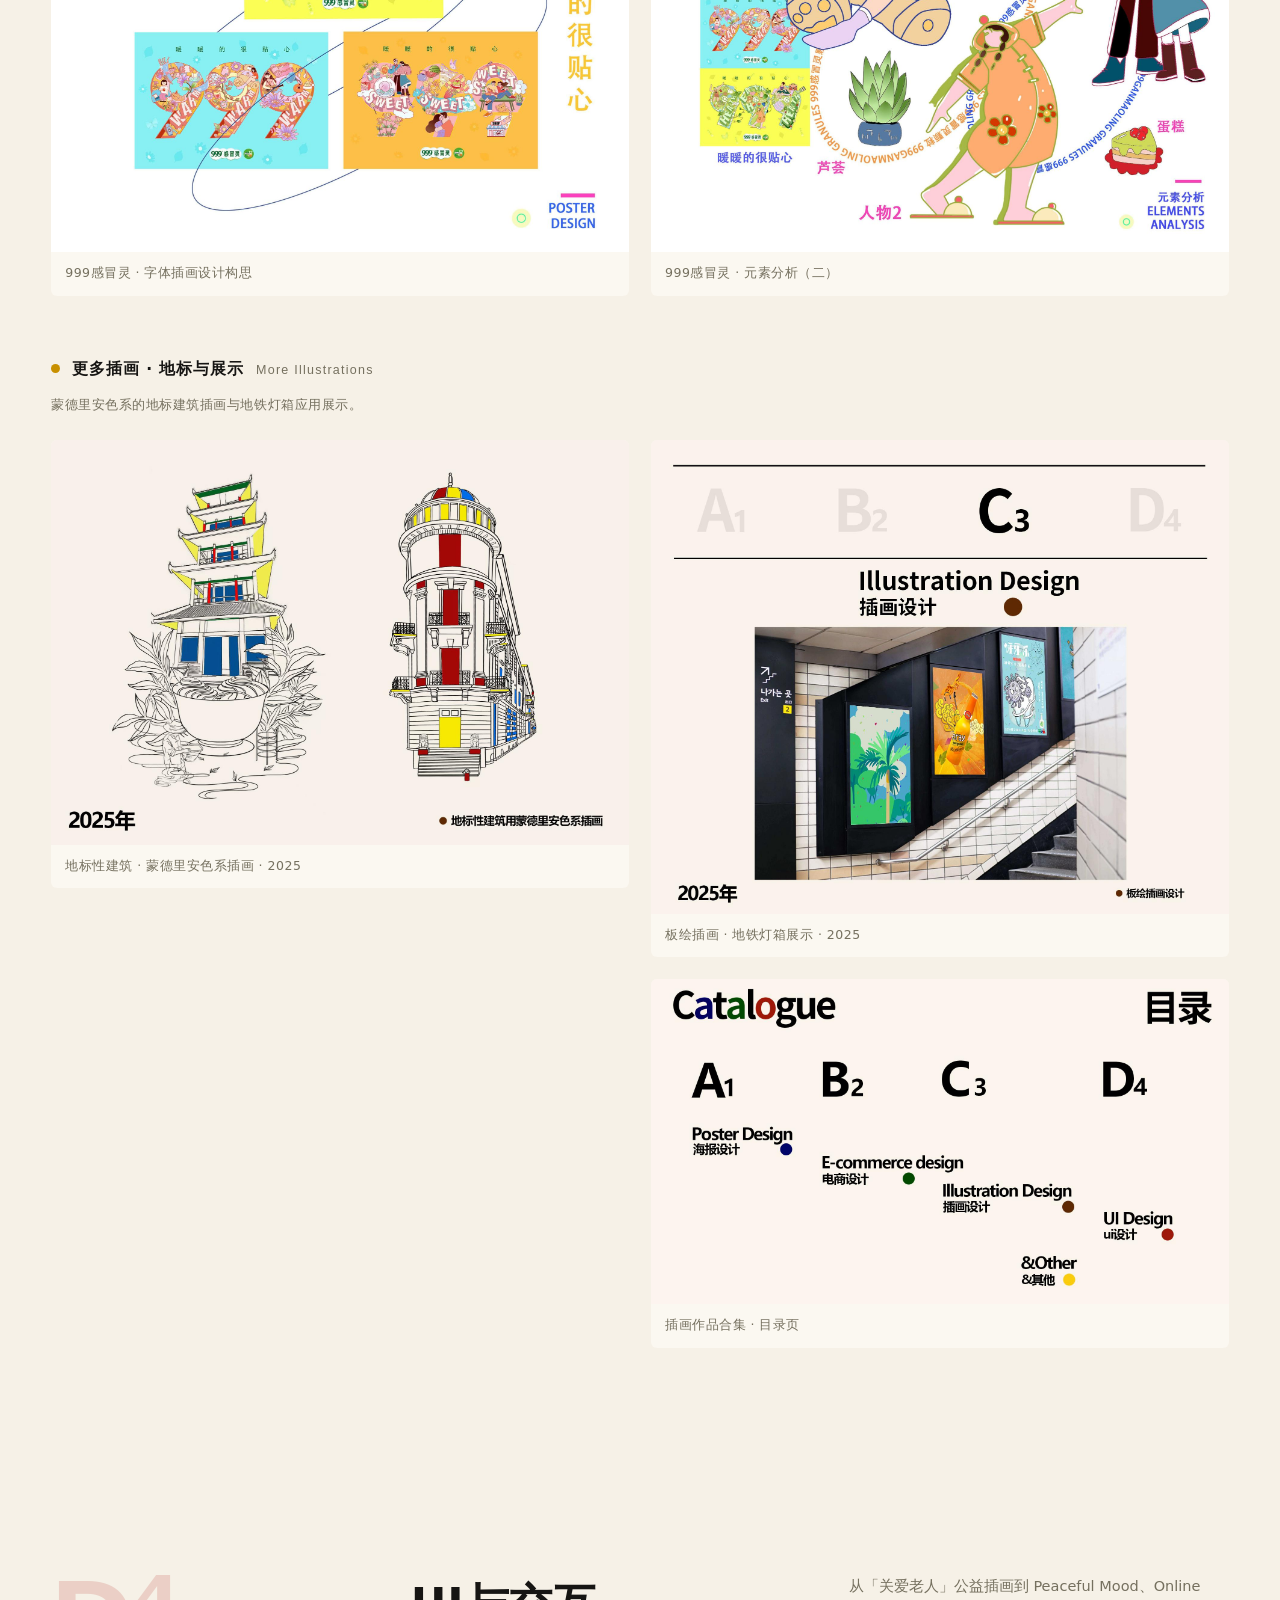
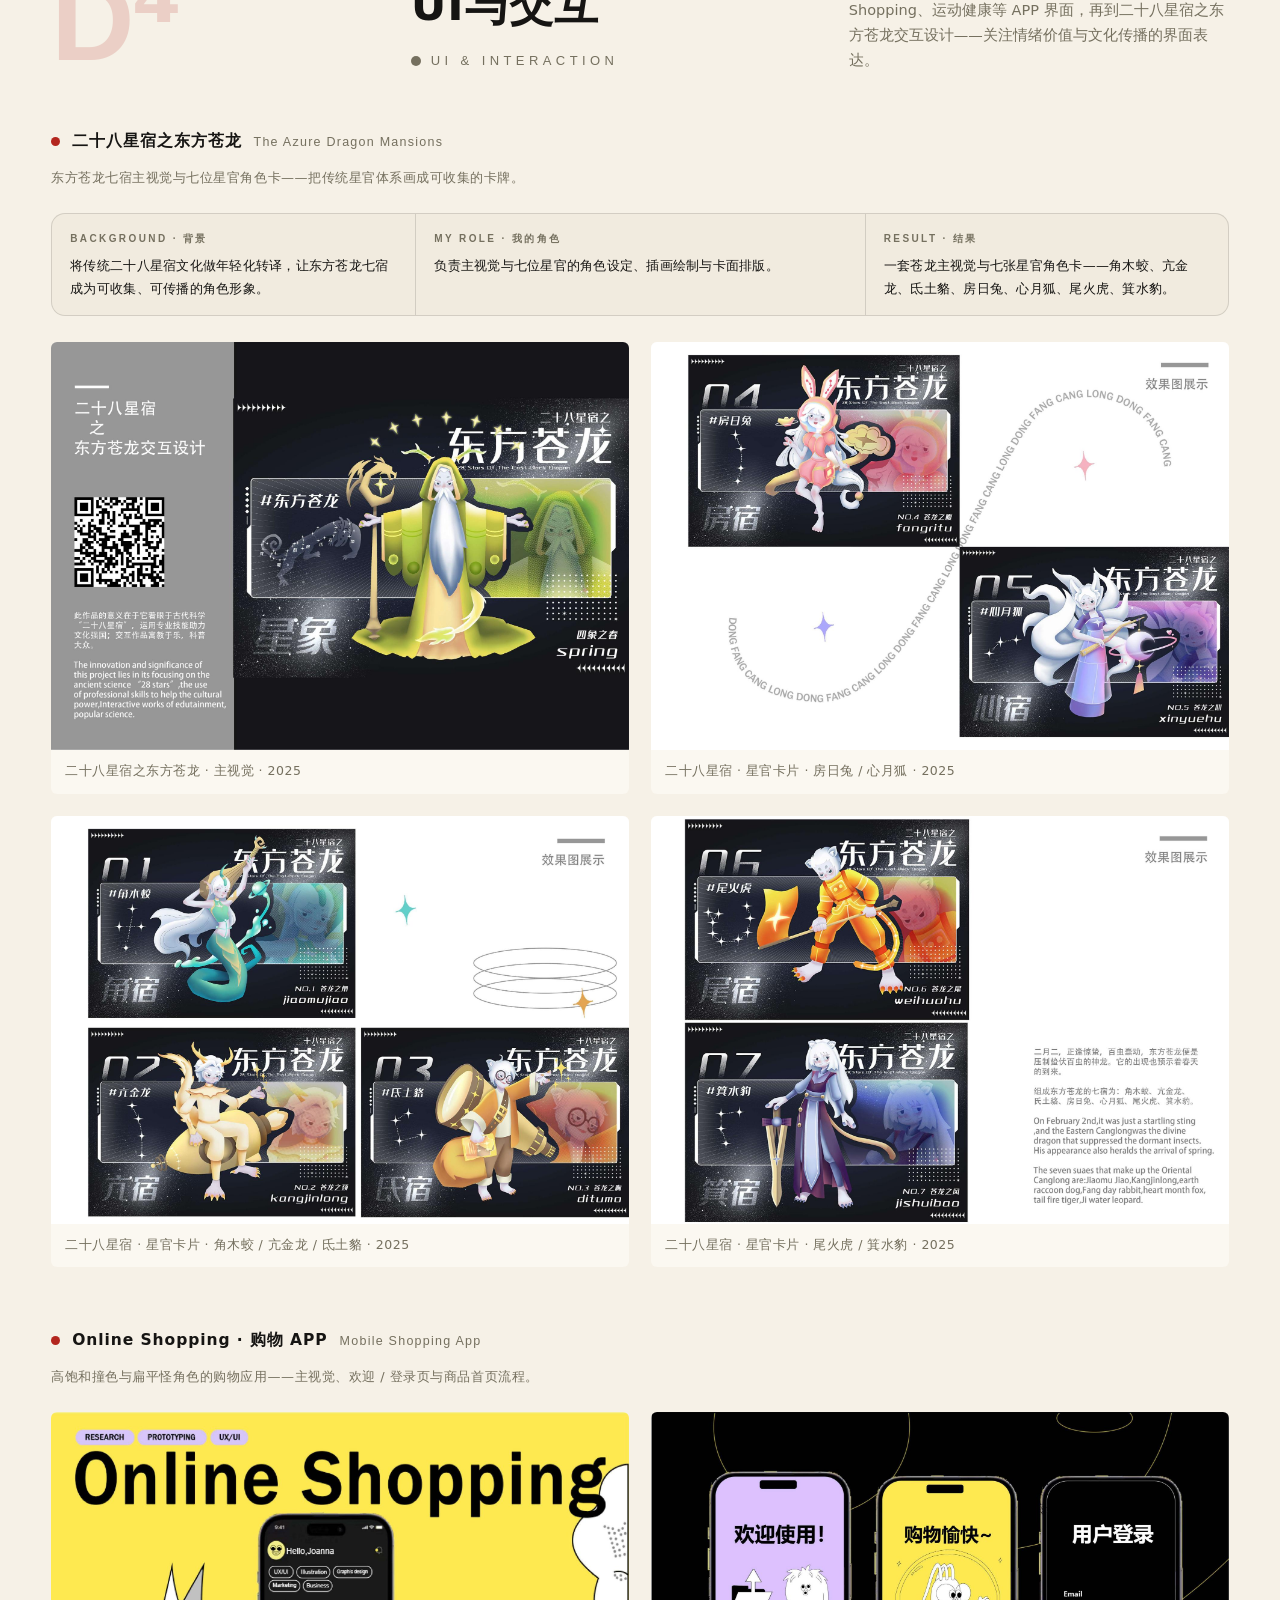
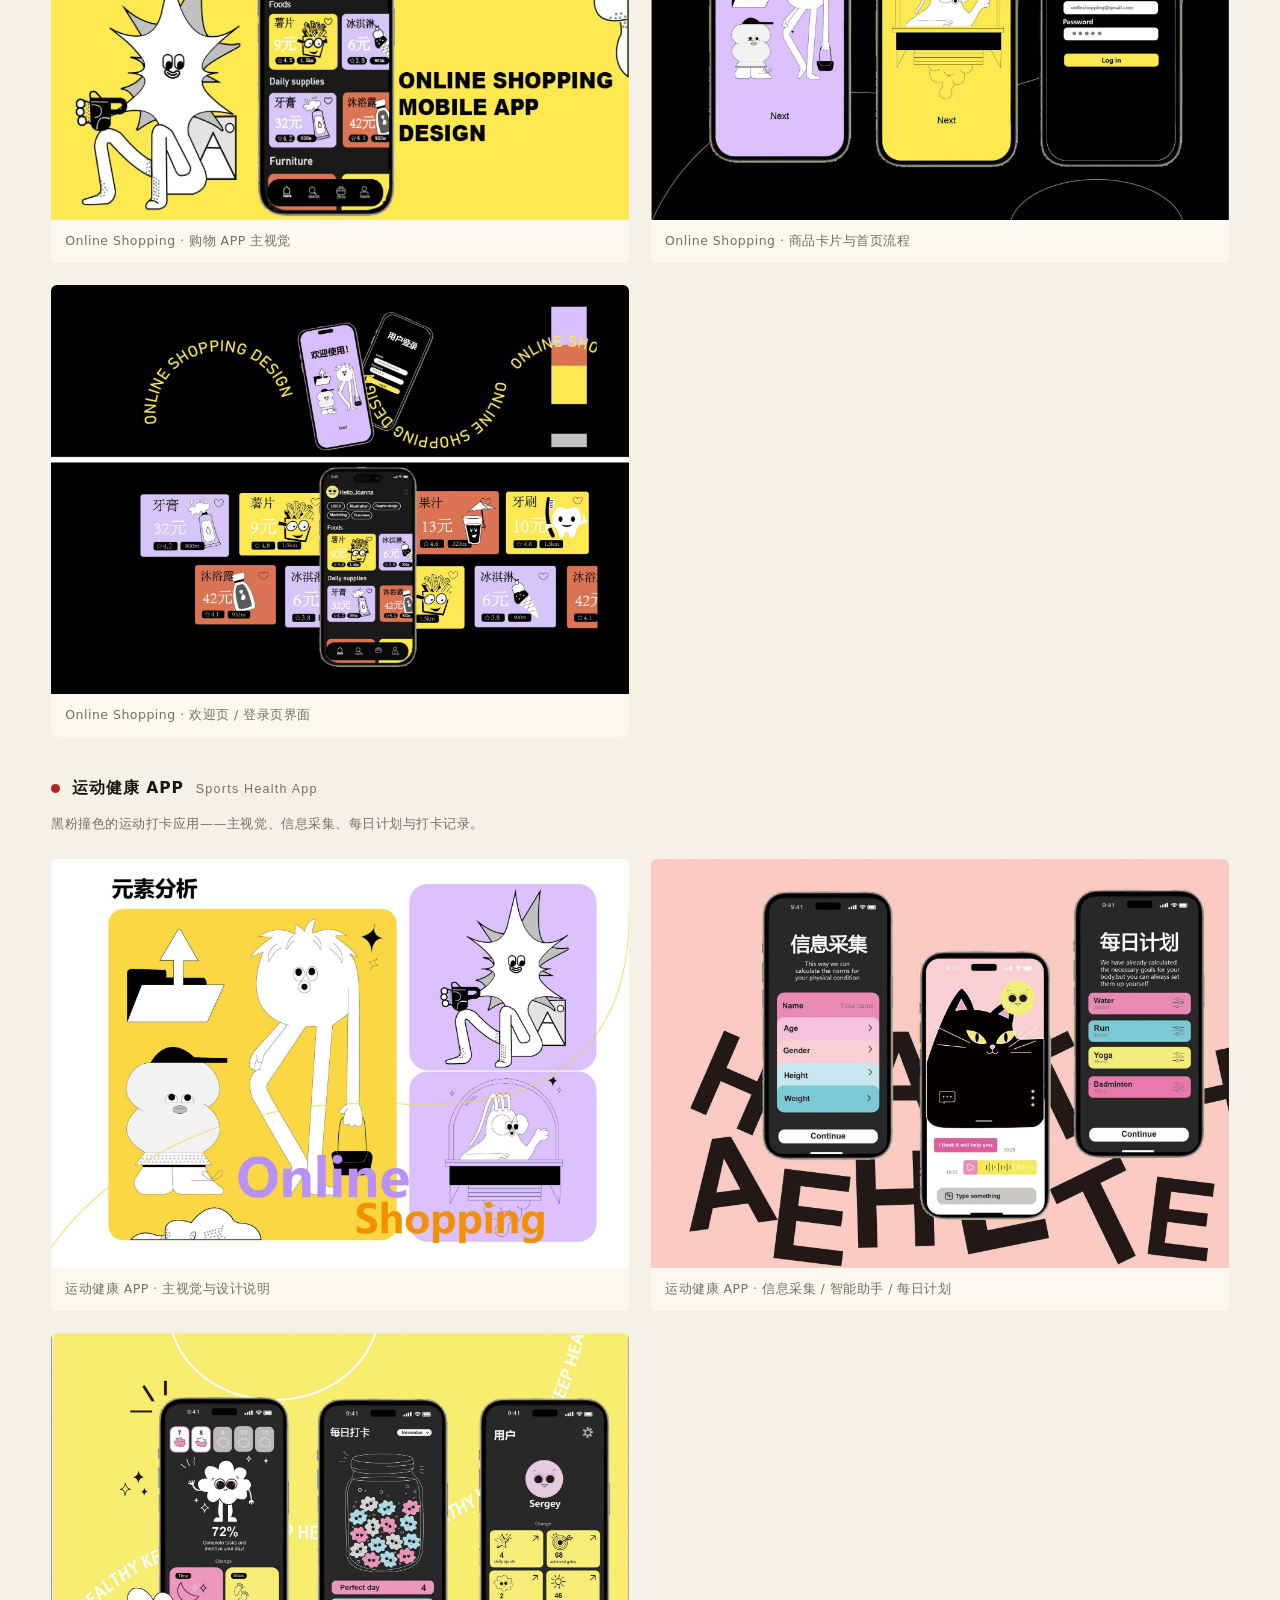
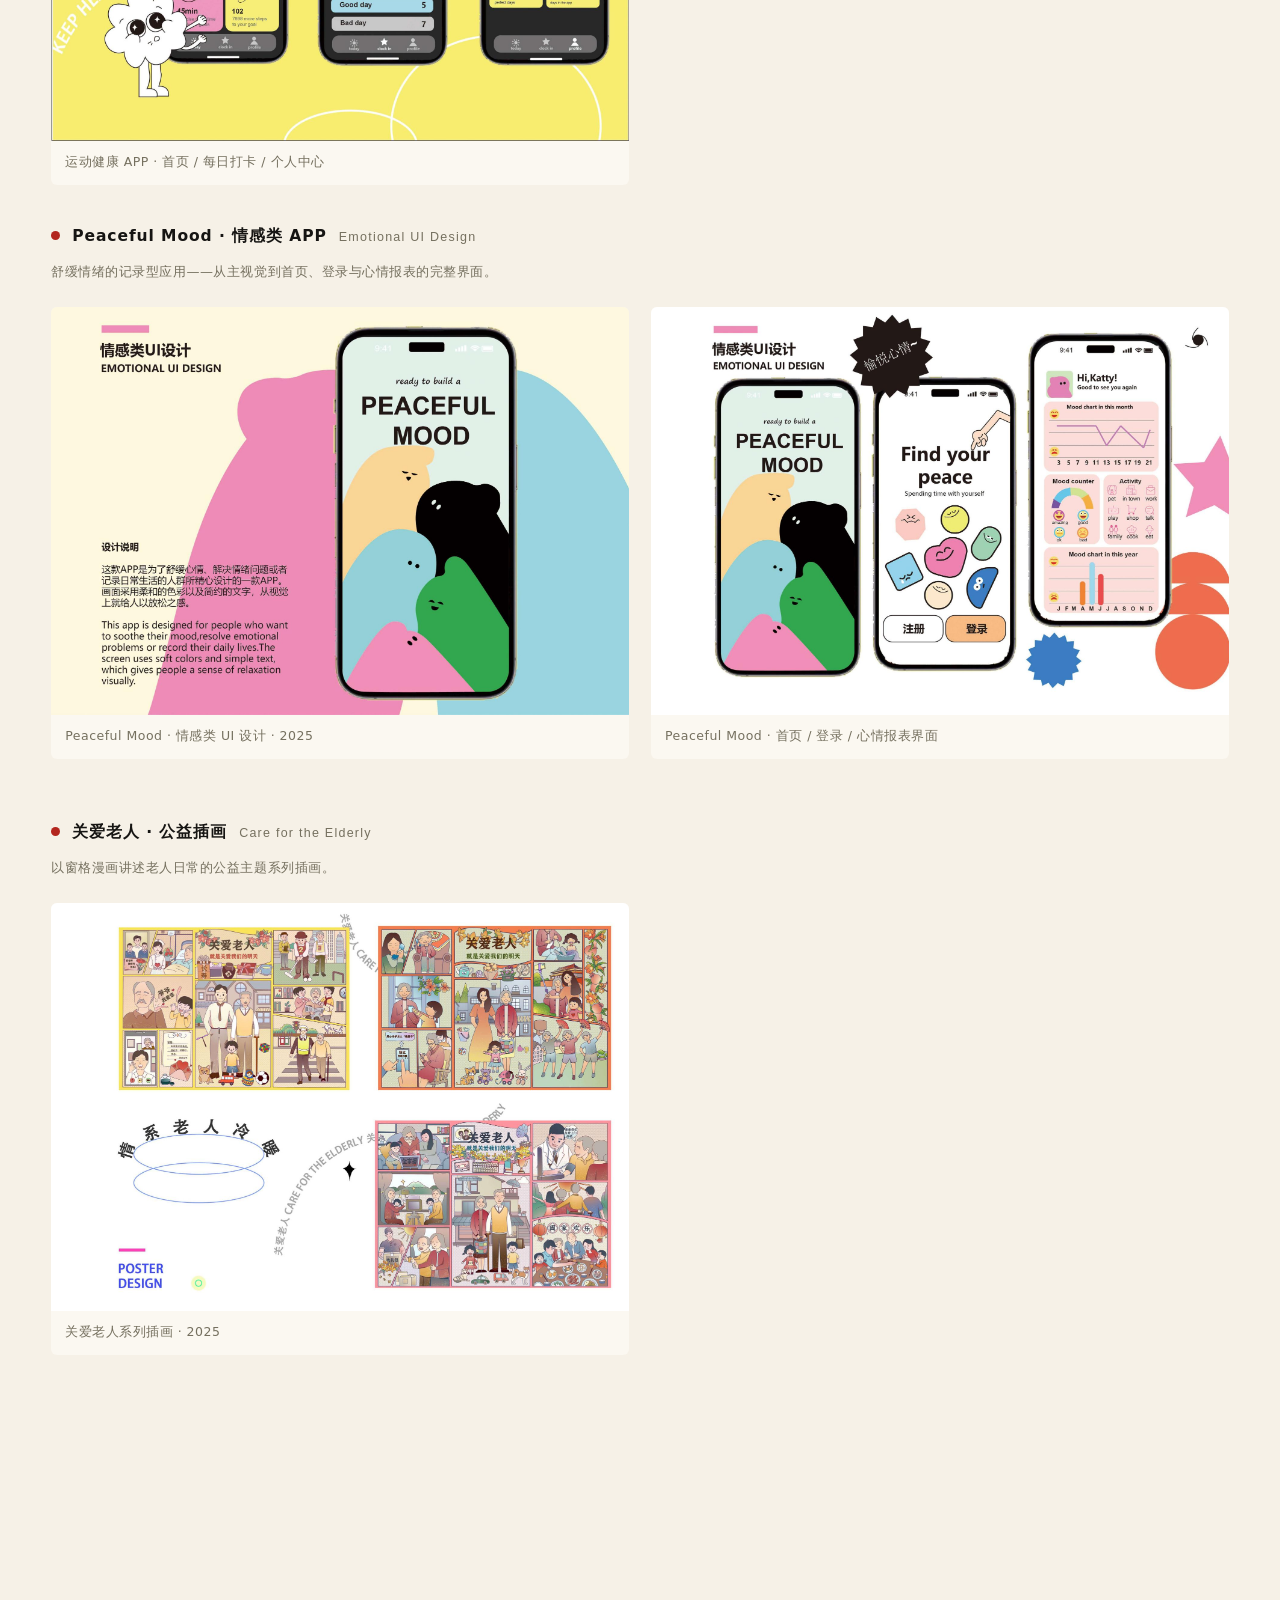
==== commit f7a56a98: "add background/role/result case cards for 4 key projects, trim D4 process pages 20 to 13" ====
--- a/index.html
+++ b/index.html
@@ -218,6 +218,12 @@
 .sub-tt b{font-size:15.5px;font-weight:800;letter-spacing:.06em}
 .sub-tt .sen{font-size:12.5px;color:var(--sub);letter-spacing:.1em}
 .sub-tt .sdesc{flex-basis:100%;font-size:13px;color:var(--sub);letter-spacing:.04em;line-height:1.7}
+.case-bar{display:grid;grid-template-columns:1.05fr 1.3fr 1.05fr;border:1px solid var(--line);border-radius:14px;overflow:hidden;margin:2px 0 26px;background:color-mix(in srgb,var(--bg-soft) 60%,transparent)}
+.case-bar .cb{padding:16px 18px 15px;display:flex;flex-direction:column;gap:7px}
+.case-bar .cb+.cb{border-left:1px solid var(--line)}
+.case-bar small{font-family:var(--font-en);font-weight:800;font-size:10px;letter-spacing:.24em;text-transform:uppercase;color:var(--sub)}
+.case-bar p{margin:0;font-size:13px;line-height:1.78;color:var(--ink);letter-spacing:.02em}
+@media (max-width:700px){.case-bar{grid-template-columns:1fr}.case-bar .cb+.cb{border-left:0;border-top:1px solid var(--line)}}
 .hero-dl{display:inline-flex;align-items:center;gap:10px;align-self:flex-start;margin-top:20px;padding:12px 24px;border:1.5px solid var(--ink);border-radius:999px;font-family:var(--font-en);font-weight:800;font-size:12.5px;letter-spacing:.16em;text-transform:uppercase;color:var(--ink);background:transparent;transition:.3s var(--ease)}
 .hero-dl i{font-style:normal;font-size:15px;line-height:1;transition:transform .3s var(--ease)}
 .hero-dl span{font-family:var(--font-sans);letter-spacing:.3em}
@@ -453,7 +459,7 @@
         <h2>作品精选</h2>
         <div class="en-sub">Selected Works · 2023 — 2026</div>
       </div>
-      <p class="desc">四个设计方向与一段品牌项目经历，48 件作品记录。点击任一板块，直达对应章节。</p>
+      <p class="desc">四个设计方向与一段品牌项目经历，41 件作品记录。点击任一板块，直达对应章节。</p>
     </div>
     <div class="featured-list reveal">
       <a class="f-row" href="#poster" style="--fc:var(--acc-a)" data-img="assets/img/page-05.jpg" data-label="Poster Design · 海报设计">
@@ -525,6 +531,11 @@
       </div>
       <p class="desc">为九味佳食品搭建 10 余款 SPU 的包装与电商视觉体系：酱料瓶签、包装设计与电商详情页，建立可复用的色彩分级与排版规则。</p>
     </div>
+    <div class="case-bar reveal">
+      <div class="cb"><small class="en">Background · 背景</small><p>九味佳原有视觉陈旧、产品线识别度低，需要一次覆盖全产品线的品牌视觉升级。</p></div>
+      <div class="cb"><small class="en">My Role · 我的角色</small><p>负责包装与电商视觉设计——建立品牌色彩索引与标准化排版规则，为酱料、醋、生抽等产品线制定色彩分级方案，打磨高“食欲感”的商品视觉。</p></div>
+      <div class="cb"><small class="en">Result · 结果</small><p>重塑覆盖 10 余款 SPU 的包装与电商视觉体系，海报、瓶签与详情图落地商超与电商渠道。</p></div>
+    </div>
     <div class="gallery" data-cat="电商设计 E-commerce">
       <figure class="g-item reveal" data-cap="九味佳酱料标签 · 甜辣酱 / 黑椒酱 / 手抓饼酱 · 2026"><img loading="lazy" src="assets/img/page-10.jpg" alt="九味佳酱料标签系列"><figcaption>九味佳酱料标签 · 甜辣酱 / 黑椒酱 / 手抓饼酱 · 2026</figcaption><span class="veil en">View<i class="zoom">Zoom</i></span></figure>
       <figure class="g-item reveal" data-cap="九味佳劲爽烧烤酱标签 · 2026"><img loading="lazy" src="assets/img/page-11.jpg" alt="九味佳烧烤酱标签"><figcaption>九味佳劲爽烧烤酱标签 · 2026</figcaption><span class="veil en">View<i class="zoom">Zoom</i></span></figure>
@@ -549,14 +560,23 @@
       </div>
       <p class="desc">为品牌与内容创作的系列插画——999 感冒灵主题组画、蒙德里安色系地标建筑，用统一的造型语言与色彩情绪，把故事画进画面里。</p>
     </div>
+    <div class="sub-tt reveal"><span class="sdot" style="background:var(--acc-c)"></span><b>999感冒灵 · 暖暖的很贴心</b><span class="sen en">Illustration Poster Series</span><small class="sdesc">为感冒药品牌创作的系列插画海报——把“暖心”画成看得见的温度。</small></div>
+    <div class="case-bar reveal">
+      <div class="cb"><small class="en">Background · 背景</small><p>以“暖暖的很贴心”为主题，为感冒药品牌创作传递温度感的系列插画海报。</p></div>
+      <div class="cb"><small class="en">My Role · 我的角色</small><p>完成从字体设计构思、核心元素提炼到三联成稿的全流程插画创作。</p></div>
+      <div class="cb"><small class="en">Result · 结果</small><p>产出三联系列海报与整套字体设计方案，构成完整的暖心视觉叙事。</p></div>
+    </div>
     <div class="gallery" data-cat="插画设计 Illustration">
-      <figure class="g-item reveal" data-cap="插画作品合集 · 目录页"><img loading="lazy" src="assets/img/page-21.jpg" alt="插画作品合集目录页"><figcaption>插画作品合集 · 目录页</figcaption><span class="veil en">View<i class="zoom">Zoom</i></span></figure>
       <figure class="g-item reveal" data-cap="999感冒灵 · 暖暖的很贴心 系列插画海报"><img loading="lazy" src="assets/img/page-23.jpg" alt="999感冒灵系列插画海报"><figcaption>999感冒灵 · 暖暖的很贴心 系列插画海报</figcaption><span class="veil en">View<i class="zoom">Zoom</i></span></figure>
       <figure class="g-item reveal" data-cap="999感冒灵 · 字体插画设计构思"><img loading="lazy" src="assets/img/page-24.jpg" alt="999感冒灵字体插画设计构思"><figcaption>999感冒灵 · 字体插画设计构思</figcaption><span class="veil en">View<i class="zoom">Zoom</i></span></figure>
       <figure class="g-item reveal" data-cap="999感冒灵 · 元素分析（一）"><img loading="lazy" src="assets/img/page-25.jpg" alt="999感冒灵元素分析一"><figcaption>999感冒灵 · 元素分析（一）</figcaption><span class="veil en">View<i class="zoom">Zoom</i></span></figure>
       <figure class="g-item reveal" data-cap="999感冒灵 · 元素分析（二）"><img loading="lazy" src="assets/img/page-26.jpg" alt="999感冒灵元素分析二"><figcaption>999感冒灵 · 元素分析（二）</figcaption><span class="veil en">View<i class="zoom">Zoom</i></span></figure>
+    </div>
+    <div class="sub-tt reveal"><span class="sdot" style="background:var(--acc-c)"></span><b>更多插画 · 地标与展示</b><span class="sen en">More Illustrations</span><small class="sdesc">蒙德里安色系的地标建筑插画与地铁灯箱应用展示。</small></div>
+    <div class="gallery" data-cat="插画设计 Illustration">
       <figure class="g-item reveal" data-cap="地标性建筑 · 蒙德里安色系插画 · 2025"><img loading="lazy" src="assets/img/page-18.jpg" alt="地标性建筑蒙德里安色系插画"><figcaption>地标性建筑 · 蒙德里安色系插画 · 2025</figcaption><span class="veil en">View<i class="zoom">Zoom</i></span></figure>
       <figure class="g-item reveal" data-cap="板绘插画 · 地铁灯箱展示 · 2025"><img loading="lazy" src="assets/img/page-17.jpg" alt="板绘插画地铁灯箱展示"><figcaption>板绘插画 · 地铁灯箱展示 · 2025</figcaption><span class="veil en">View<i class="zoom">Zoom</i></span></figure>
+      <figure class="g-item reveal" data-cap="插画作品合集 · 目录页"><img loading="lazy" src="assets/img/page-21.jpg" alt="插画作品合集目录页"><figcaption>插画作品合集 · 目录页</figcaption><span class="veil en">View<i class="zoom">Zoom</i></span></figure>
     </div>
   </div>
 </section>
@@ -573,6 +593,11 @@
       <p class="desc">从「关爱老人」公益插画到 Peaceful Mood、Online Shopping、运动健康等 APP 界面，再到二十八星宿之东方苍龙交互设计——关注情绪价值与文化传播的界面表达。</p>
     </div>
     <div class="sub-tt reveal"><span class="sdot" style="background:var(--acc-d)"></span><b>二十八星宿之东方苍龙</b><span class="sen en">The Azure Dragon Mansions</span><small class="sdesc">东方苍龙七宿主视觉与七位星官角色卡——把传统星官体系画成可收集的卡牌。</small></div>
+    <div class="case-bar reveal">
+      <div class="cb"><small class="en">Background · 背景</small><p>将传统二十八星宿文化做年轻化转译，让东方苍龙七宿成为可收集、可传播的角色形象。</p></div>
+      <div class="cb"><small class="en">My Role · 我的角色</small><p>负责主视觉与七位星官的角色设定、插画绘制与卡面排版。</p></div>
+      <div class="cb"><small class="en">Result · 结果</small><p>一套苍龙主视觉与七张星官角色卡——角木蛟、亢金龙、氐土貉、房日兔、心月狐、尾火虎、箕水豹。</p></div>
+    </div>
     <div class="gallery" data-cat="UI与交互 UI & Interaction">
       <figure class="g-item reveal" data-cap="二十八星宿之东方苍龙 · 主视觉 · 2025"><img loading="lazy" src="assets/img/page-42.jpg" alt="二十八星宿东方苍龙主视觉"><figcaption>二十八星宿之东方苍龙 · 主视觉 · 2025</figcaption><span class="veil en">View<i class="zoom">Zoom</i></span></figure>
       <figure class="g-item reveal" data-cap="二十八星宿之东方苍龙 · 星官卡片 · 角木蛟 / 亢金龙 / 氐土貉 · 2025"><img loading="lazy" src="assets/img/page-43.jpg" alt="二十八星宿星官卡片"><figcaption>二十八星宿 · 星官卡片 · 角木蛟 / 亢金龙 / 氐土貉 · 2025</figcaption><span class="veil en">View<i class="zoom">Zoom</i></span></figure>
@@ -580,39 +605,29 @@
       <figure class="g-item reveal" data-cap="二十八星宿之东方苍龙 · 星官卡片 · 尾火虎 / 箕水豹 · 2025"><img loading="lazy" src="assets/img/page-45.jpg" alt="二十八星宿星官卡片"><figcaption>二十八星宿 · 星官卡片 · 尾火虎 / 箕水豹 · 2025</figcaption><span class="veil en">View<i class="zoom">Zoom</i></span></figure>
     </div>
 
-    <div class="sub-tt reveal"><span class="sdot" style="background:var(--acc-d)"></span><b>Online Shopping · 购物 APP</b><span class="sen en">Mobile Shopping App</span><small class="sdesc">高饱和撞色与扁平怪角色的购物应用——主视觉、欢迎 / 登录页、商品首页与角色元素设定。</small></div>
+    <div class="sub-tt reveal"><span class="sdot" style="background:var(--acc-d)"></span><b>Online Shopping · 购物 APP</b><span class="sen en">Mobile Shopping App</span><small class="sdesc">高饱和撞色与扁平怪角色的购物应用——主视觉、欢迎 / 登录页与商品首页流程。</small></div>
     <div class="gallery" data-cat="UI与交互 UI & Interaction">
       <figure class="g-item reveal" data-cap="Online Shopping · 购物 APP 主视觉"><img loading="lazy" src="assets/img/page-31.jpg" alt="购物APP主视觉"><figcaption>Online Shopping · 购物 APP 主视觉</figcaption><span class="veil en">View<i class="zoom">Zoom</i></span></figure>
       <figure class="g-item reveal" data-cap="Online Shopping · 欢迎页 / 登录页界面"><img loading="lazy" src="assets/img/page-32.jpg" alt="购物APP欢迎登录界面"><figcaption>Online Shopping · 欢迎页 / 登录页界面</figcaption><span class="veil en">View<i class="zoom">Zoom</i></span></figure>
       <figure class="g-item reveal" data-cap="Online Shopping · 商品卡片与首页流程"><img loading="lazy" src="assets/img/page-33.jpg" alt="购物APP商品界面"><figcaption>Online Shopping · 商品卡片与首页流程</figcaption><span class="veil en">View<i class="zoom">Zoom</i></span></figure>
-      <figure class="g-item reveal" data-cap="Online Shopping · 角色元素分析"><img loading="lazy" src="assets/img/page-35.jpg" alt="购物APP角色元素分析"><figcaption>Online Shopping · 角色元素分析</figcaption><span class="veil en">View<i class="zoom">Zoom</i></span></figure>
-    </div>
-
-    <div class="sub-tt reveal"><span class="sdot" style="background:var(--acc-d)"></span><b>运动健康 APP</b><span class="sen en">Sports Health App</span><small class="sdesc">黑粉撞色的运动打卡应用——信息采集、每日计划、打卡记录与完整设计系统。</small></div>
+    </div>
+
+    <div class="sub-tt reveal"><span class="sdot" style="background:var(--acc-d)"></span><b>运动健康 APP</b><span class="sen en">Sports Health App</span><small class="sdesc">黑粉撞色的运动打卡应用——主视觉、信息采集、每日计划与打卡记录。</small></div>
     <div class="gallery" data-cat="UI与交互 UI & Interaction">
       <figure class="g-item reveal" data-cap="运动健康 APP · 主视觉与设计说明"><img loading="lazy" src="assets/img/page-34.jpg" alt="运动健康APP主视觉"><figcaption>运动健康 APP · 主视觉与设计说明</figcaption><span class="veil en">View<i class="zoom">Zoom</i></span></figure>
       <figure class="g-item reveal" data-cap="运动健康 APP · 首页 / 每日打卡 / 个人中心"><img loading="lazy" src="assets/img/page-36.jpg" alt="运动健康APP界面"><figcaption>运动健康 APP · 首页 / 每日打卡 / 个人中心</figcaption><span class="veil en">View<i class="zoom">Zoom</i></span></figure>
       <figure class="g-item reveal" data-cap="运动健康 APP · 信息采集 / 智能助手 / 每日计划"><img loading="lazy" src="assets/img/page-37.jpg" alt="运动健康APP功能界面"><figcaption>运动健康 APP · 信息采集 / 智能助手 / 每日计划</figcaption><span class="veil en">View<i class="zoom">Zoom</i></span></figure>
-      <figure class="g-item reveal" data-cap="运动健康 APP · 设计系统（色彩 / 按钮 / 图标）"><img loading="lazy" src="assets/img/page-38.jpg" alt="运动健康APP设计系统"><figcaption>运动健康 APP · 设计系统（色彩 / 按钮 / 图标）</figcaption><span class="veil en">View<i class="zoom">Zoom</i></span></figure>
-    </div>
-
-    <div class="sub-tt reveal"><span class="sdot" style="background:var(--acc-d)"></span><b>Peaceful Mood · 情感类 APP</b><span class="sen en">Emotional UI Design</span><small class="sdesc">舒缓情绪的记录型应用，与 Psychotherapy 心理疗愈界面共同构成情感化设计探索。</small></div>
+    </div>
+
+    <div class="sub-tt reveal"><span class="sdot" style="background:var(--acc-d)"></span><b>Peaceful Mood · 情感类 APP</b><span class="sen en">Emotional UI Design</span><small class="sdesc">舒缓情绪的记录型应用——从主视觉到首页、登录与心情报表的完整界面。</small></div>
     <div class="gallery" data-cat="UI与交互 UI & Interaction">
       <figure class="g-item reveal" data-cap="Peaceful Mood · 情感类 UI 设计 · 2025"><img loading="lazy" src="assets/img/page-39.jpg" alt="情感类UI设计"><figcaption>Peaceful Mood · 情感类 UI 设计 · 2025</figcaption><span class="veil en">View<i class="zoom">Zoom</i></span></figure>
       <figure class="g-item reveal" data-cap="Peaceful Mood · 首页 / 登录 / 心情报表界面"><img loading="lazy" src="assets/img/page-40.jpg" alt="Peaceful Mood界面设计"><figcaption>Peaceful Mood · 首页 / 登录 / 心情报表界面</figcaption><span class="veil en">View<i class="zoom">Zoom</i></span></figure>
-      <figure class="g-item reveal" data-cap="Psychotherapy · 心理疗愈 UI 设计规范"><img loading="lazy" src="assets/img/page-41.jpg" alt="心理疗愈UI设计规范"><figcaption>Psychotherapy · 心理疗愈 UI 设计规范</figcaption><span class="veil en">View<i class="zoom">Zoom</i></span></figure>
-    </div>
-
-    <div class="sub-tt reveal"><span class="sdot" style="background:var(--acc-d)"></span><b>关爱老人 · 公益插画</b><span class="sen en">Care for the Elderly</span><small class="sdesc">以窗格漫画讲述老人日常的公益组画——从设计构思、成品插画到元素拆解。</small></div>
+    </div>
+
+    <div class="sub-tt reveal"><span class="sdot" style="background:var(--acc-d)"></span><b>关爱老人 · 公益插画</b><span class="sen en">Care for the Elderly</span><small class="sdesc">以窗格漫画讲述老人日常的公益主题系列插画。</small></div>
     <div class="gallery" data-cat="UI与交互 UI & Interaction">
       <figure class="g-item reveal" data-cap="关爱老人系列插画 · 2025"><img loading="lazy" src="assets/img/page-29.jpg" alt="关爱老人系列插画"><figcaption>关爱老人系列插画 · 2025</figcaption><span class="veil en">View<i class="zoom">Zoom</i></span></figure>
-      <figure class="g-item reveal" data-cap="关爱老人 · 设计构思 · 2025"><img loading="lazy" src="assets/img/page-30.jpg" alt="关爱老人设计构思"><figcaption>关爱老人 · 设计构思 · 2025</figcaption><span class="veil en">View<i class="zoom">Zoom</i></span></figure>
-      <figure class="g-item reveal" data-cap="关爱老人 · 元素分析（一） · 2025"><img loading="lazy" src="assets/img/page-27.jpg" alt="关爱老人元素分析一"><figcaption>关爱老人 · 元素分析（一） · 2025</figcaption><span class="veil en">View<i class="zoom">Zoom</i></span></figure>
-      <figure class="g-item reveal" data-cap="关爱老人 · 元素分析（二） · 2025"><img loading="lazy" src="assets/img/page-28.jpg" alt="关爱老人元素分析二"><figcaption>关爱老人 · 元素分析（二） · 2025</figcaption><span class="veil en">View<i class="zoom">Zoom</i></span></figure>
-    </div>
-
-    <div class="gallery" data-cat="UI与交互 UI & Interaction">
-      <figure class="g-item reveal" data-cap="作品集章节页 · UI 与交互"><img loading="lazy" src="assets/img/page-46.jpg" alt="作品集UI与交互章节页"><figcaption>作品集章节页 · UI 与交互</figcaption><span class="veil en">View<i class="zoom">Zoom</i></span></figure>
     </div>
   </div>
 </section>
@@ -628,6 +643,11 @@
       </div>
       <p class="desc">蔚来汽车乐道品牌 · 市场活动策划实习期间的落地物料——从门店信息图、换电站开业传播到主题场景周边，让品牌出现在每一个真实触点。</p>
     </div>
+    <div class="case-bar reveal">
+      <div class="cb"><small class="en">Background · 背景</small><p>乐道 L90 智能焕新发布会与换电站开业的传播物料需求（2026.03–07 实习期间）。</p></div>
+      <div class="cb"><small class="en">My Role · 我的角色</small><p>市场活动策划实习生——负责南通分会场 KT 板与指引牌、门店分布信息图、换电站开业长图与主题场景视觉。</p></div>
+      <div class="cb"><small class="en">Result · 结果</small><p>物料落地发布会现场；两家换电站开业长图先后通过公众号发布运营。</p></div>
+    </div>
 
     <div class="sub-tt reveal"><span class="sdot"></span><b>门店与换电传播</b><span class="sen en">Retail &amp; Swap Station</span></div>
     <div class="gallery" data-cat="品牌活动 Brand Campaign">
@@ -647,7 +667,7 @@
 <!-- 数据条 -->
 <section class="stats">
   <div class="wrap stats-grid">
-    <div class="stat reveal"><div class="num en" data-count="48"><span>0</span><i>+</i></div><div class="lab">作品件数 Works</div></div>
+    <div class="stat reveal"><div class="num en" data-count="41"><span>0</span><i>+</i></div><div class="lab">作品件数 Works</div></div>
     <div class="stat reveal"><div class="num en" data-count="4"><span>0</span><i></i></div><div class="lab">设计领域 Fields</div></div>
     <div class="stat reveal"><div class="num en" data-count="3"><span>0</span><i>×</i></div><div class="lab">大厂实习 Internships</div></div>
     <div class="stat reveal"><div class="num en" data-count="3"><span>0</span><i>+</i></div><div class="lab">获奖与荣誉 Awards</div></div>
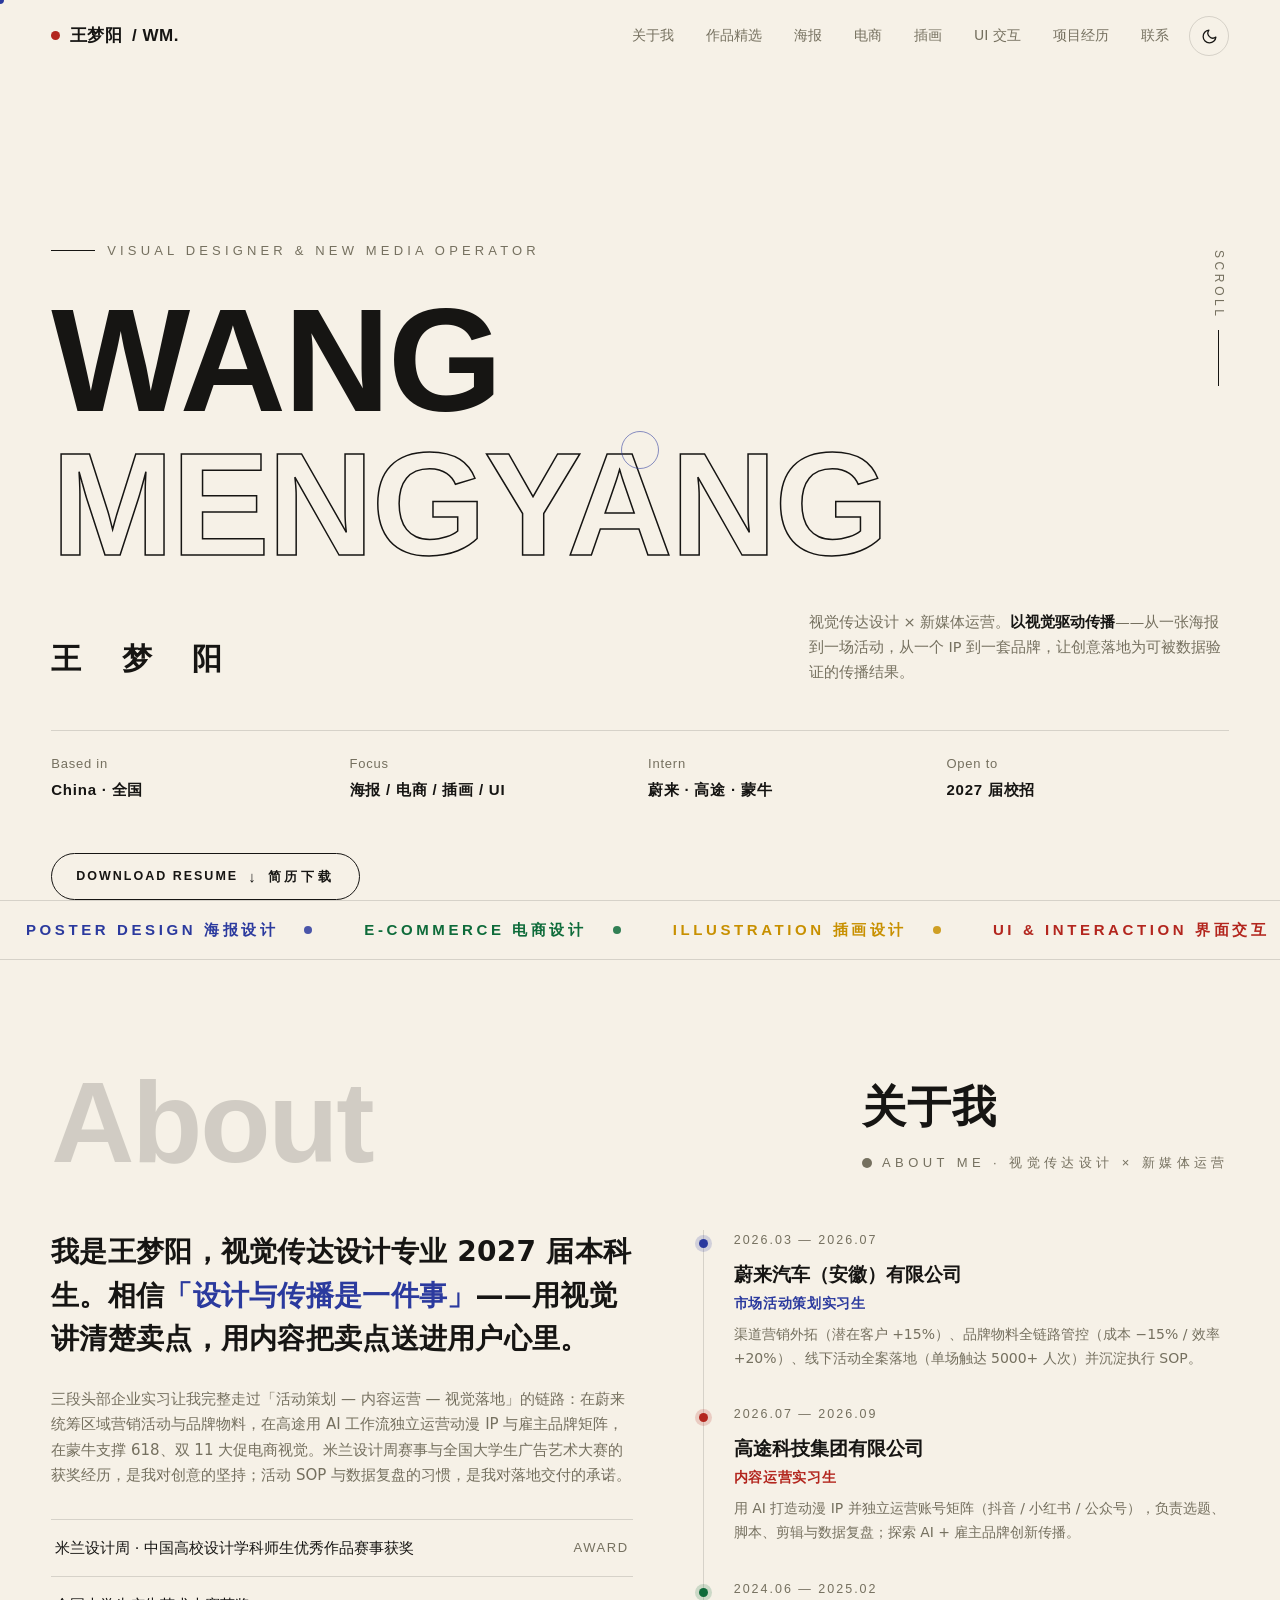
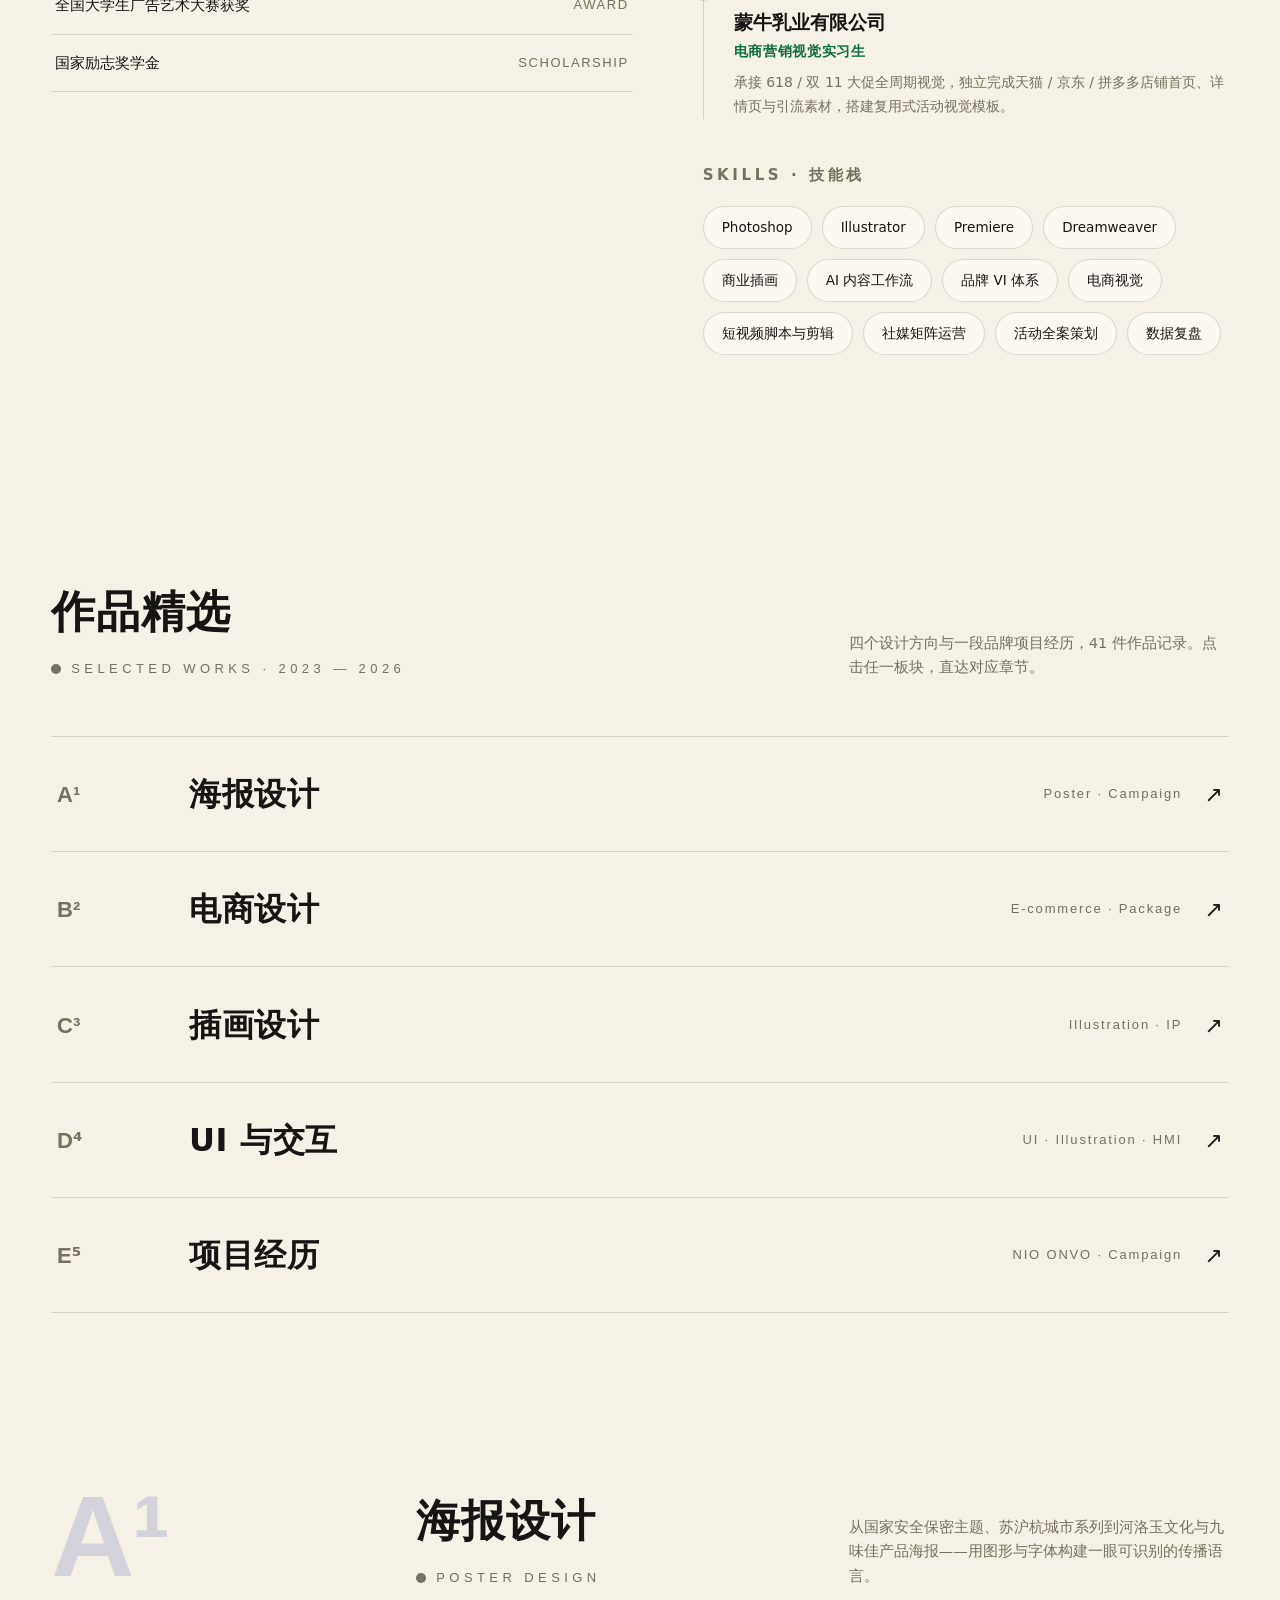
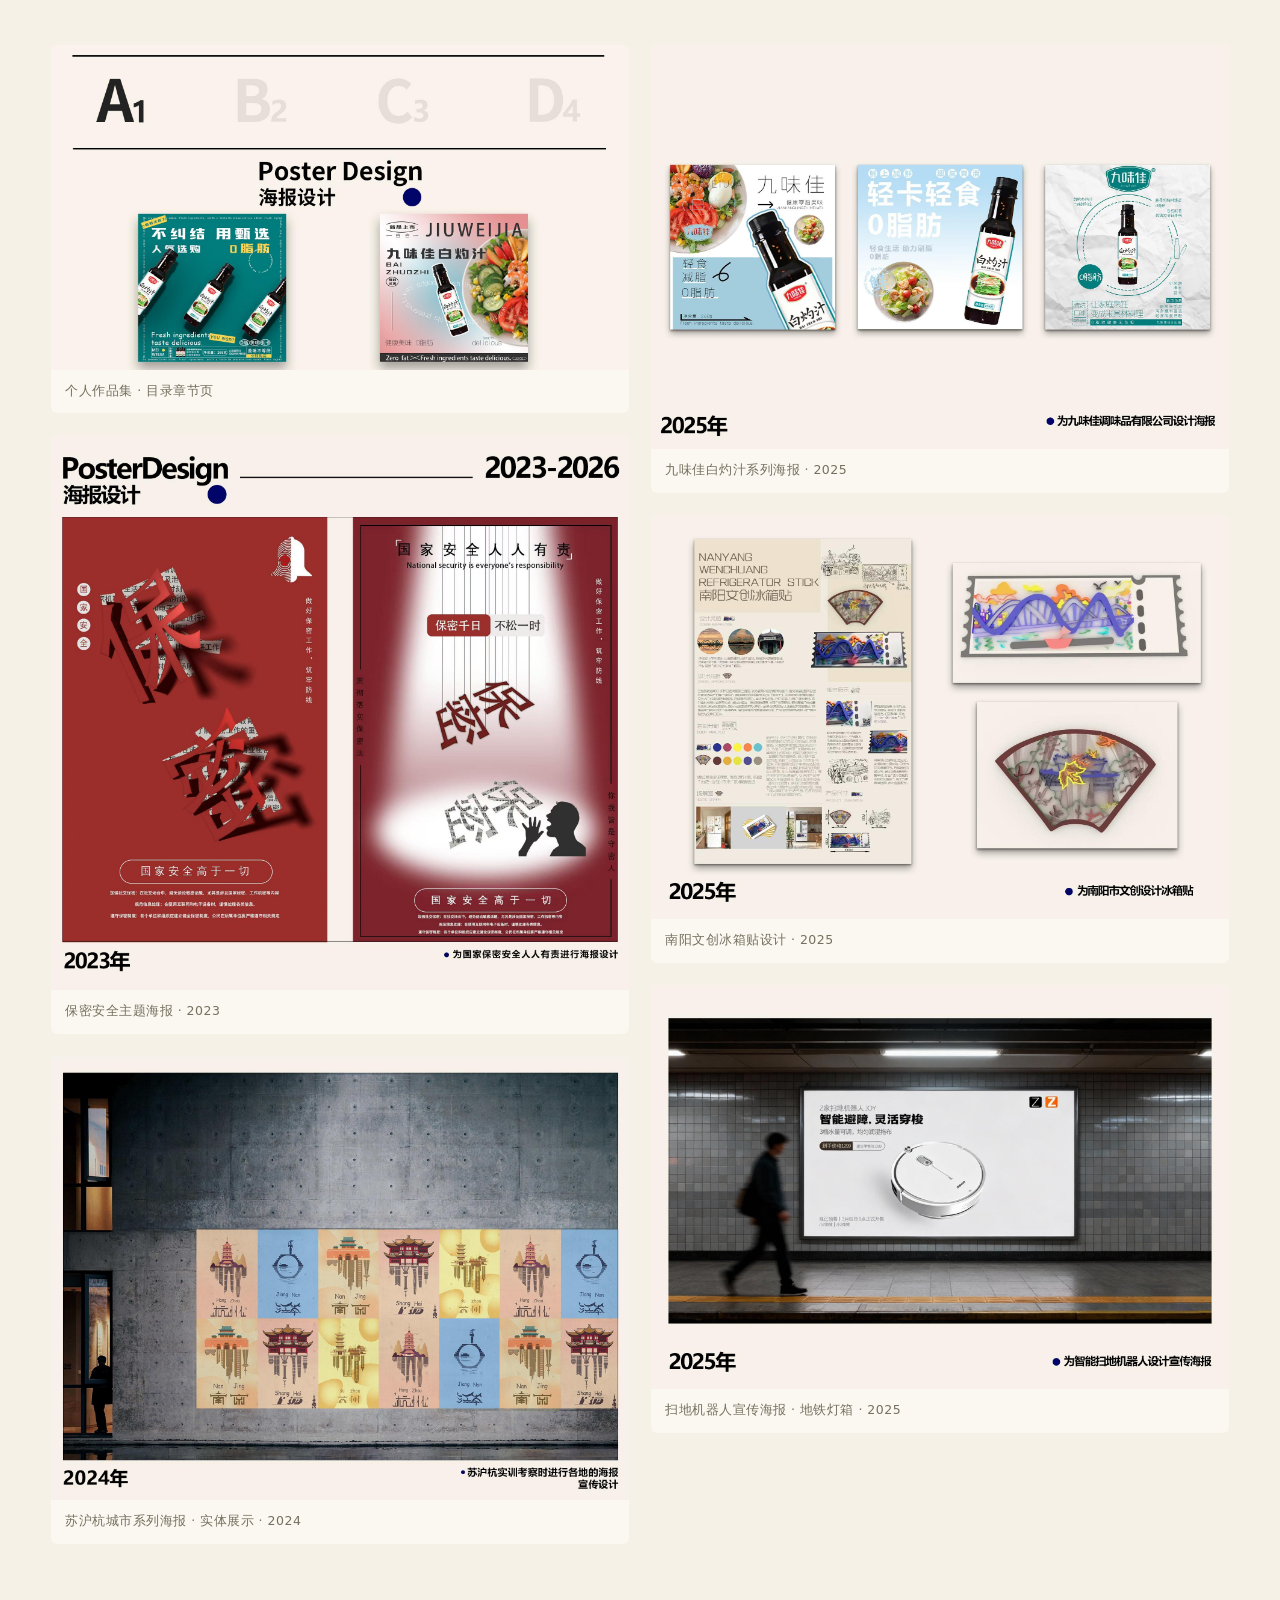
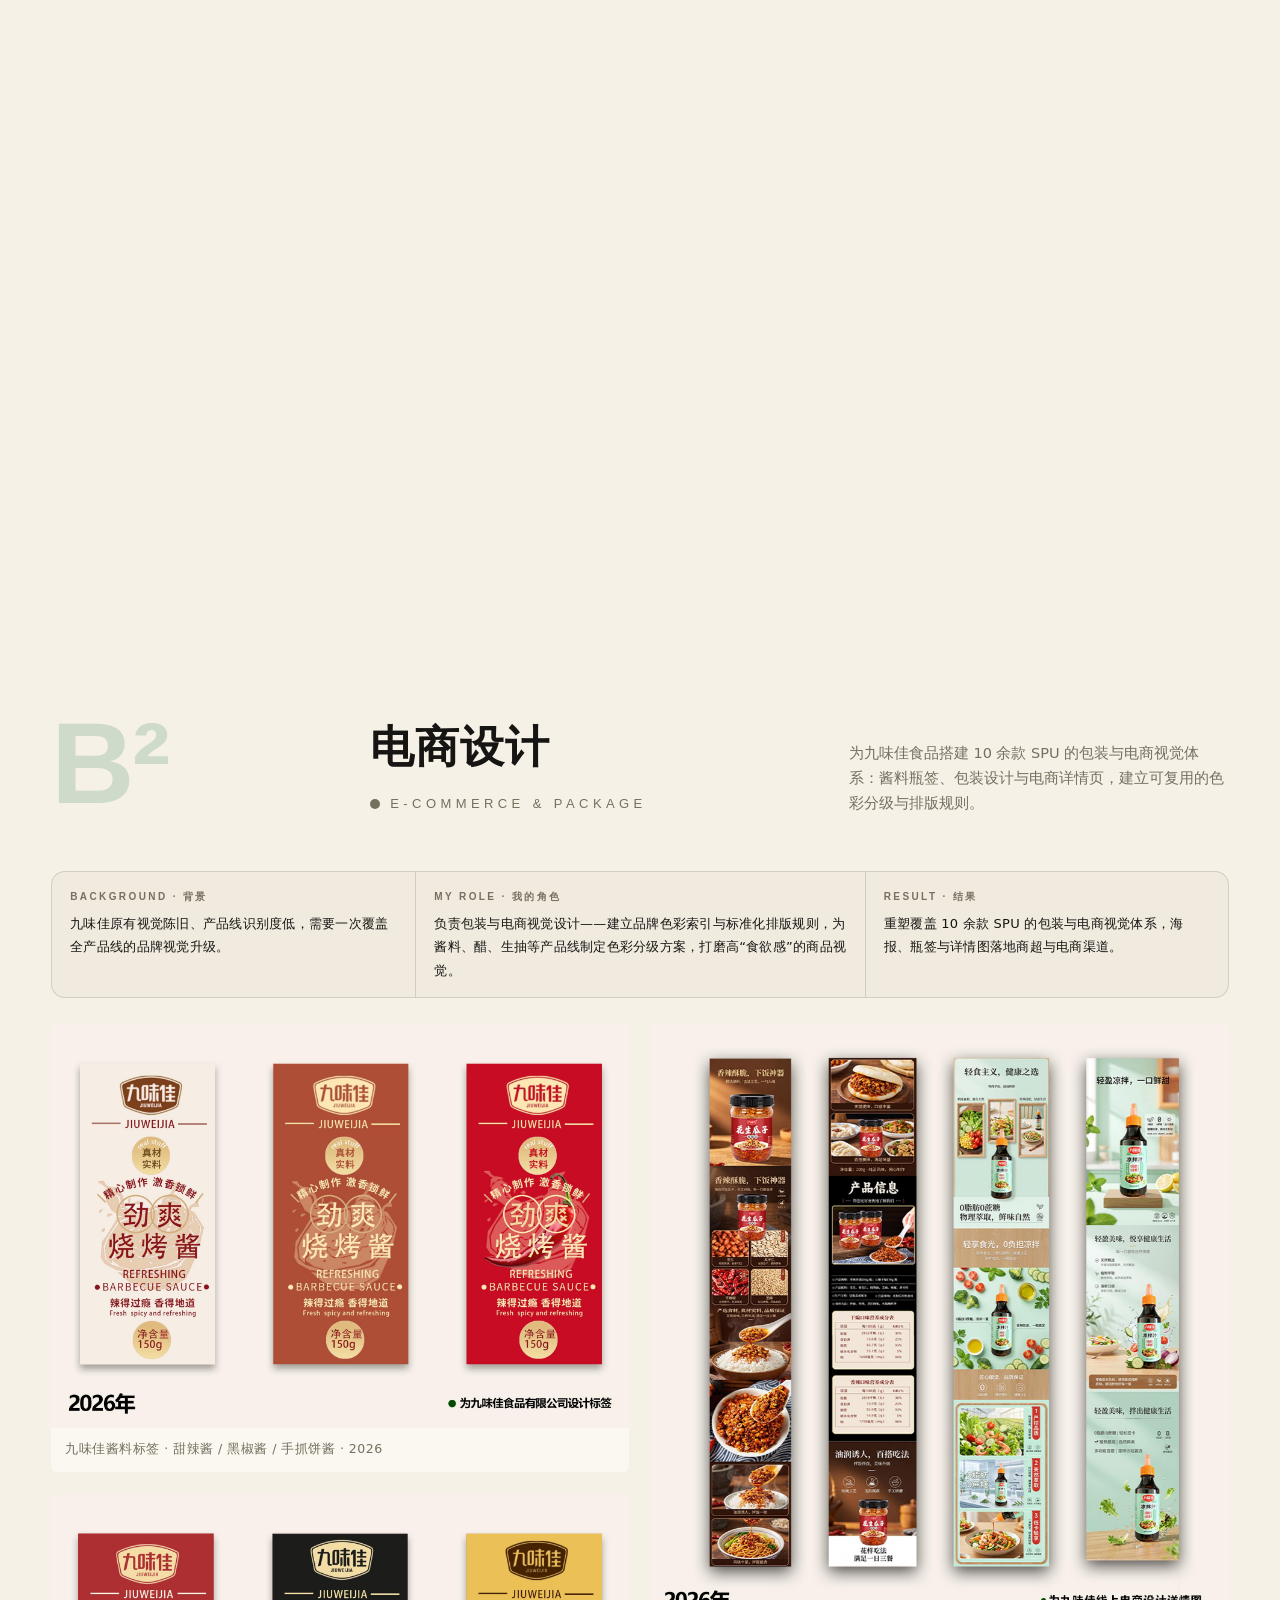
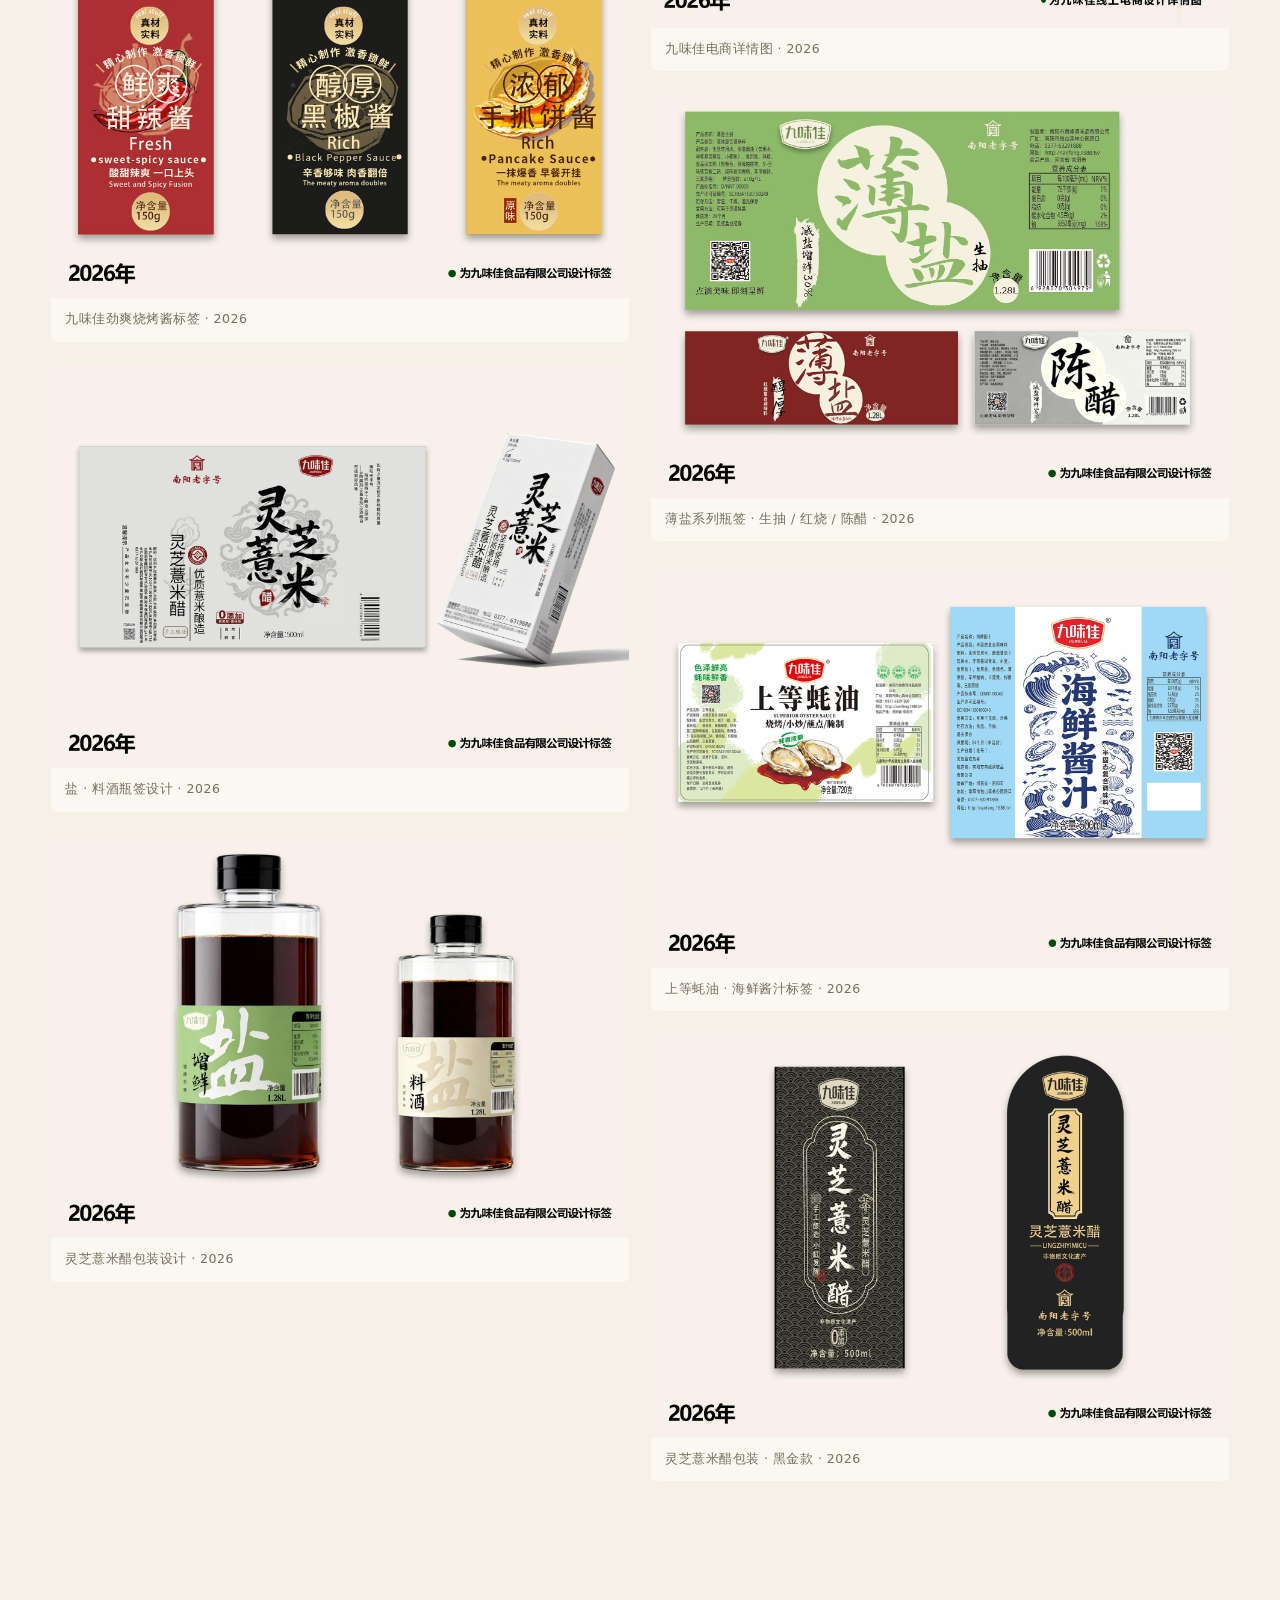
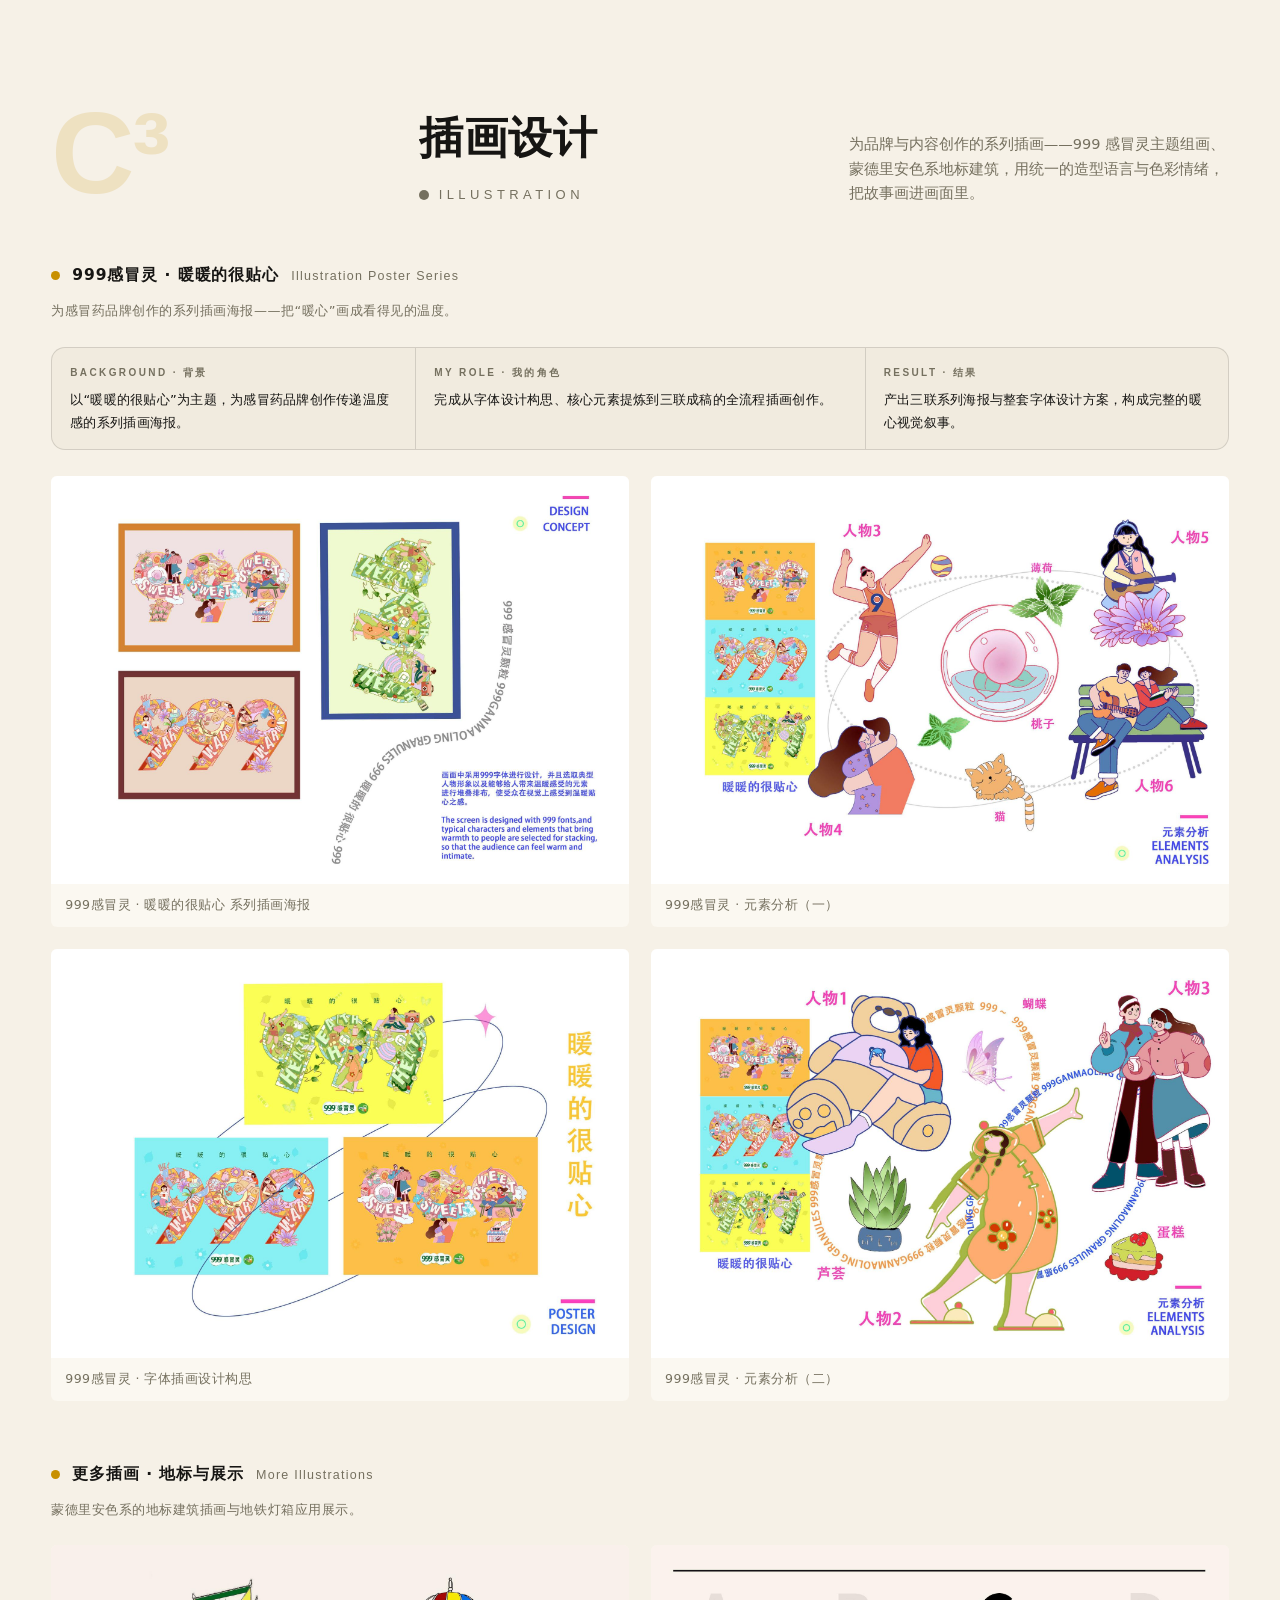
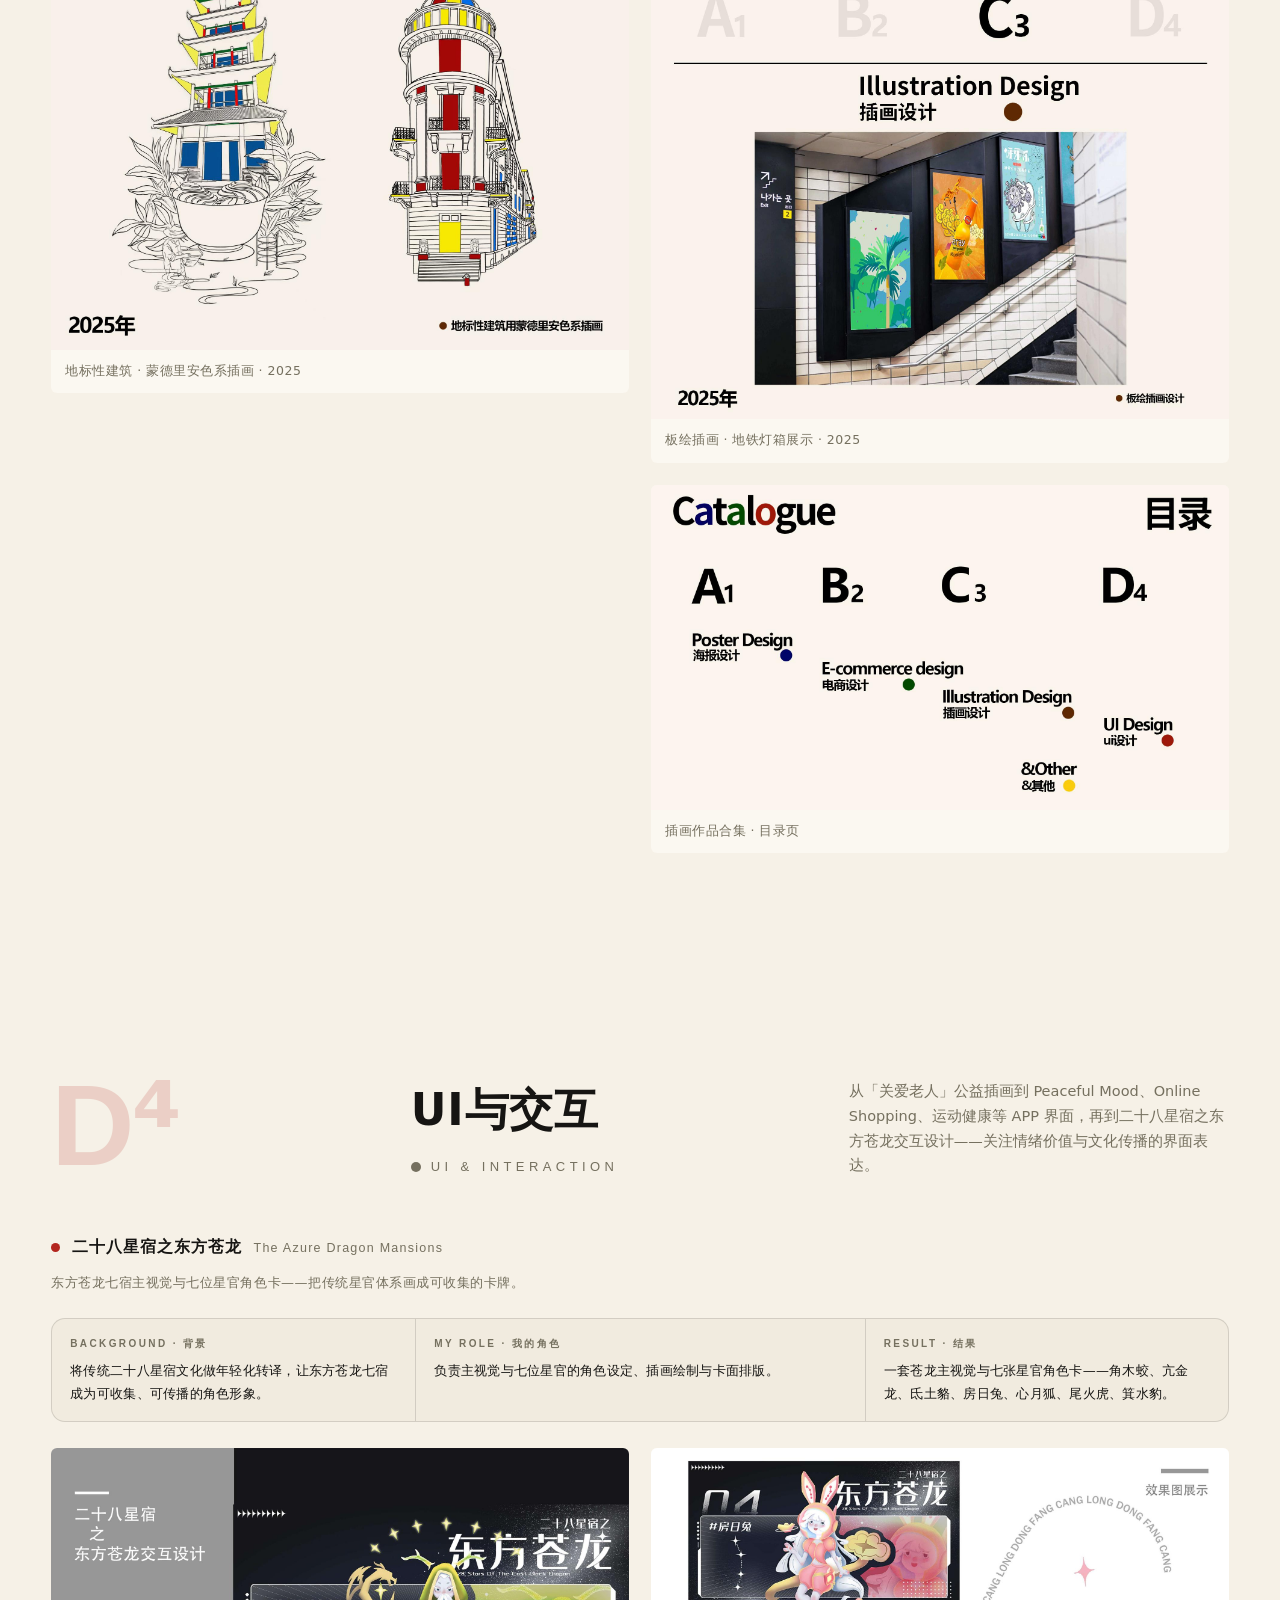
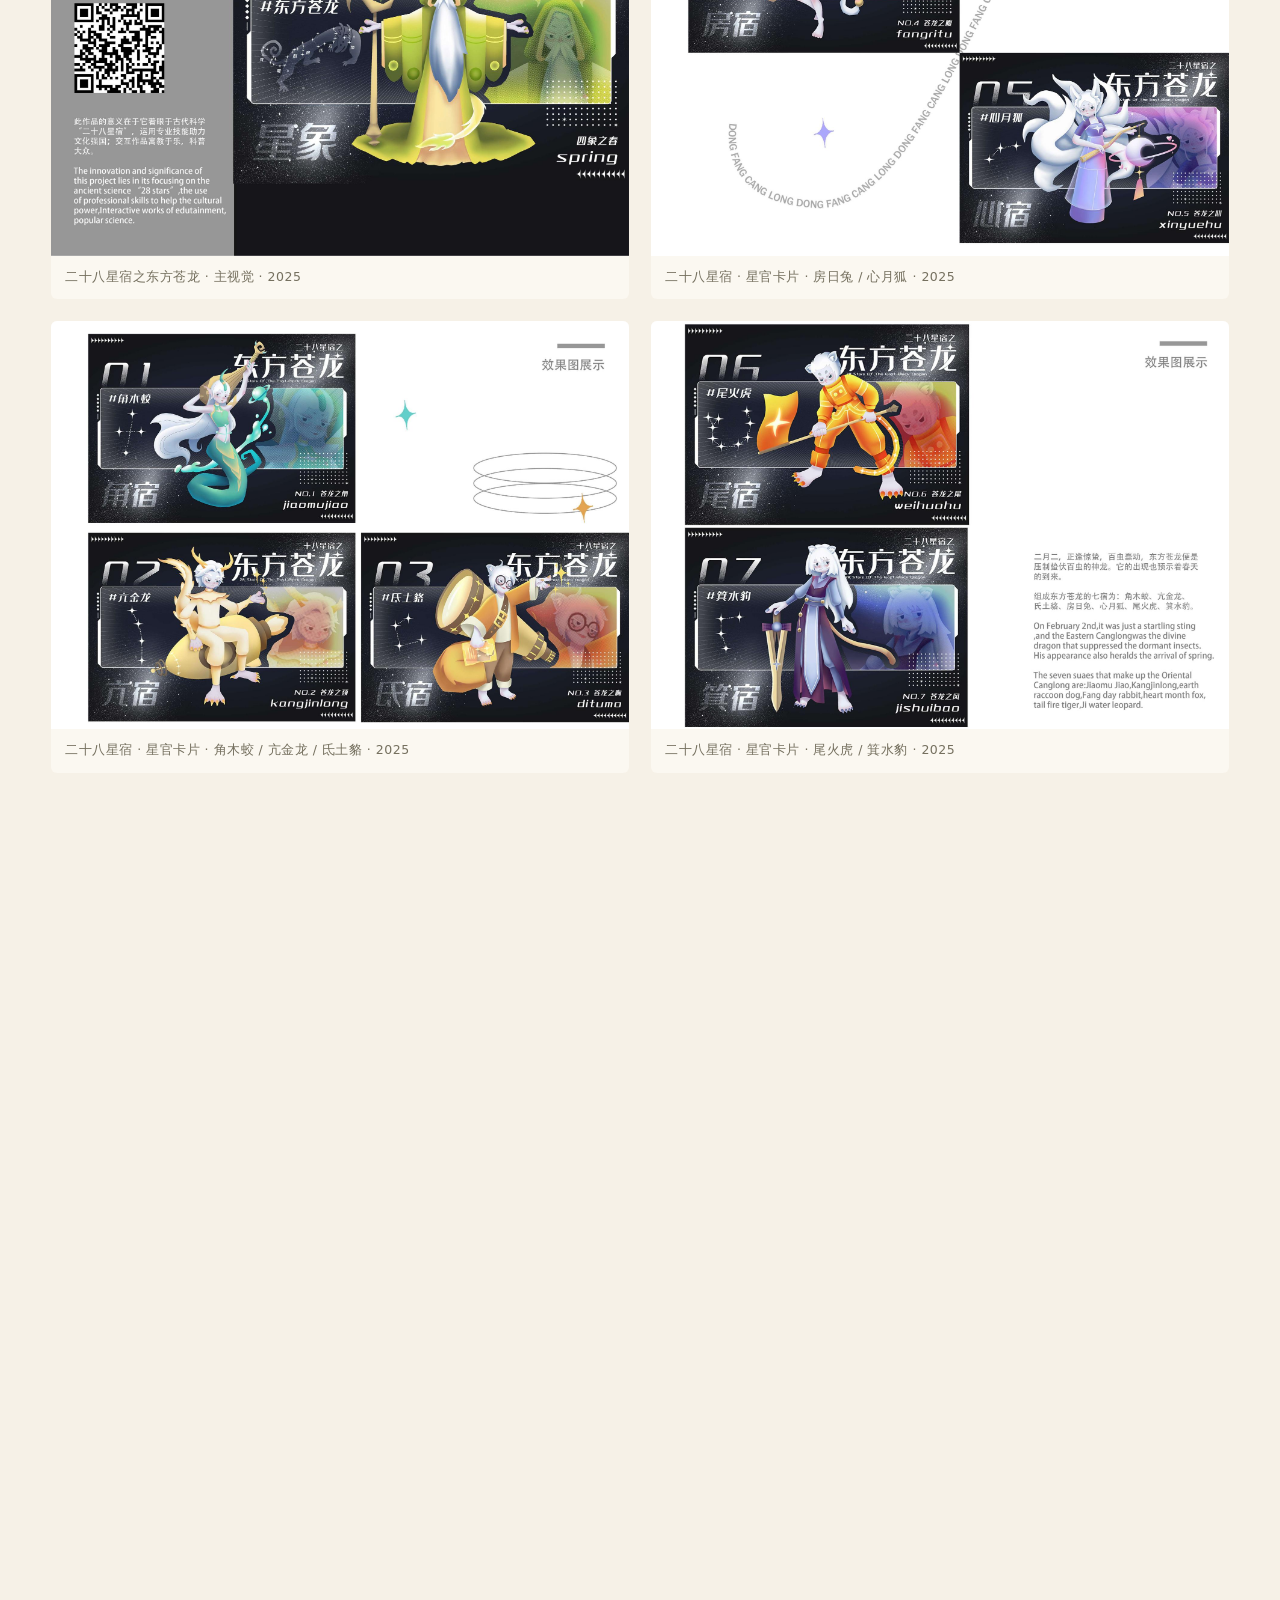
==== commit 9d7f0634: "move About section above Featured, reorder nav to match" ====
--- a/index.html
+++ b/index.html
@@ -391,13 +391,13 @@
     <a class="logo" href="#top"><span class="dot"></span>王梦阳 <em>/ WM.</em></a>
     <div class="nav-right">
       <div class="nav-links" id="navLinks">
+        <a href="#about" data-nav>关于我</a>
         <a href="#featured" data-nav>作品精选</a>
         <a href="#poster" data-nav>海报</a>
         <a href="#ecom" data-nav>电商</a>
         <a href="#illustration" data-nav>插画</a>
         <a href="#ui" data-nav>UI 交互</a>
         <a href="#projects" data-nav>项目经历</a>
-        <a href="#about" data-nav>关于我</a>
         <a href="#contact" data-nav>联系</a>
       </div>
       <button class="icon-btn" id="themeBtn" aria-label="切换深色模式">
@@ -450,229 +450,6 @@
     <span class="c-e">Brand Campaign 品牌活动</span>
   </div>
 </div>
-
-<!-- 精选导航 -->
-<section class="sec-pad" id="featured">
-  <div class="wrap">
-    <div class="sec-head reveal">
-      <div class="tt">
-        <h2>作品精选</h2>
-        <div class="en-sub">Selected Works · 2023 — 2026</div>
-      </div>
-      <p class="desc">四个设计方向与一段品牌项目经历，41 件作品记录。点击任一板块，直达对应章节。</p>
-    </div>
-    <div class="featured-list reveal">
-      <a class="f-row" href="#poster" style="--fc:var(--acc-a)" data-img="assets/img/page-05.jpg" data-label="Poster Design · 海报设计">
-        <span class="fno en">A¹</span>
-        <span class="fname">海报设计</span>
-        <span class="ftag en">Poster · Campaign</span>
-        <span class="arrow">↗</span>
-      </a>
-      <a class="f-row" href="#ecom" style="--fc:var(--acc-b)" data-img="assets/img/page-10.jpg" data-label="E-commerce · 电商设计">
-        <span class="fno en">B²</span>
-        <span class="fname">电商设计</span>
-        <span class="ftag en">E-commerce · Package</span>
-        <span class="arrow">↗</span>
-      </a>
-      <a class="f-row" href="#illustration" style="--fc:var(--acc-c)" data-img="assets/img/page-18.jpg" data-label="Illustration · 插画设计">
-        <span class="fno en">C³</span>
-        <span class="fname">插画设计</span>
-        <span class="ftag en">Illustration · IP</span>
-        <span class="arrow">↗</span>
-      </a>
-      <a class="f-row" href="#ui" style="--fc:var(--acc-d)" data-img="assets/img/page-42.jpg" data-label="UI &amp; Interaction · UI 与交互">
-        <span class="fno en">D⁴</span>
-        <span class="fname">UI 与交互</span>
-        <span class="ftag en">UI · Illustration · HMI</span>
-        <span class="arrow">↗</span>
-      </a>
-      <a class="f-row" href="#projects" style="--fc:var(--acc-e)" data-img="assets/img/nio-store-map.jpg" data-label="Brand Campaign · 项目经历">
-        <span class="fno en">E⁵</span>
-        <span class="fname">项目经历</span>
-        <span class="ftag en">NIO ONVO · Campaign</span>
-        <span class="arrow">↗</span>
-      </a>
-    </div>
-  </div>
-</section>
-
-<!-- A1 海报设计 -->
-<section class="sec-pad" id="poster" style="padding-top:60px">
-  <div class="wrap">
-    <div class="sec-head reveal">
-      <div class="no en t-a">A¹</div>
-      <div class="tt">
-        <h2>海报设计</h2>
-        <div class="en-sub t-a">Poster Design</div>
-      </div>
-      <p class="desc">从国家安全保密主题、苏沪杭城市系列到河洛玉文化与九味佳产品海报——用图形与字体构建一眼可识别的传播语言。</p>
-    </div>
-    <div class="gallery" data-cat="海报设计 Poster">
-      <figure class="g-item reveal" data-cap="个人作品集 · 目录章节页"><img loading="lazy" src="assets/img/page-01.jpg" alt="个人作品集目录章节页"><figcaption>个人作品集 · 目录章节页</figcaption><span class="veil en">View<i class="zoom">Zoom</i></span></figure>
-      <figure class="g-item reveal" data-cap="保密安全主题海报 · 2023"><img loading="lazy" src="assets/img/page-02.jpg" alt="保密安全主题海报"><figcaption>保密安全主题海报 · 2023</figcaption><span class="veil en">View<i class="zoom">Zoom</i></span></figure>
-      <figure class="g-item reveal" data-cap="苏沪杭城市系列海报 · 实体展示 · 2024"><img loading="lazy" src="assets/img/page-03.jpg" alt="苏沪杭城市系列海报实体展示"><figcaption>苏沪杭城市系列海报 · 实体展示 · 2024</figcaption><span class="veil en">View<i class="zoom">Zoom</i></span></figure>
-      <figure class="g-item reveal" data-cap="河洛玉 · 和田玉宣传海报 · 2024"><img loading="lazy" src="assets/img/page-04.jpg" alt="河洛玉和田玉宣传海报"><figcaption>河洛玉 · 和田玉宣传海报 · 2024</figcaption><span class="veil en">View<i class="zoom">Zoom</i></span></figure>
-      <figure class="g-item reveal" data-cap="九味佳白灼汁系列海报 · 2025"><img loading="lazy" src="assets/img/page-05.jpg" alt="九味佳白灼汁系列海报"><figcaption>九味佳白灼汁系列海报 · 2025</figcaption><span class="veil en">View<i class="zoom">Zoom</i></span></figure>
-      <figure class="g-item reveal" data-cap="南阳文创冰箱贴设计 · 2025"><img loading="lazy" src="assets/img/page-06.jpg" alt="南阳文创冰箱贴设计"><figcaption>南阳文创冰箱贴设计 · 2025</figcaption><span class="veil en">View<i class="zoom">Zoom</i></span></figure>
-      <figure class="g-item reveal" data-cap="扫地机器人宣传海报 · 地铁灯箱 · 2025"><img loading="lazy" src="assets/img/page-07.jpg" alt="扫地机器人宣传海报"><figcaption>扫地机器人宣传海报 · 地铁灯箱 · 2025</figcaption><span class="veil en">View<i class="zoom">Zoom</i></span></figure>
-      <figure class="g-item reveal" data-cap="九味佳白灼汁海报 · 商超实体应用 · 2026"><img loading="lazy" src="assets/img/page-08.jpg" alt="九味佳白灼汁海报商超应用"><figcaption>九味佳白灼汁海报 · 商超实体应用 · 2026</figcaption><span class="veil en">View<i class="zoom">Zoom</i></span></figure>
-    </div>
-  </div>
-</section>
-
-<!-- B2 电商设计 -->
-<section class="sec-pad" id="ecom">
-  <div class="wrap">
-    <div class="sec-head reveal">
-      <div class="no en t-b">B²</div>
-      <div class="tt">
-        <h2>电商设计</h2>
-        <div class="en-sub t-b">E-commerce &amp; Package</div>
-      </div>
-      <p class="desc">为九味佳食品搭建 10 余款 SPU 的包装与电商视觉体系：酱料瓶签、包装设计与电商详情页，建立可复用的色彩分级与排版规则。</p>
-    </div>
-    <div class="case-bar reveal">
-      <div class="cb"><small class="en">Background · 背景</small><p>九味佳原有视觉陈旧、产品线识别度低，需要一次覆盖全产品线的品牌视觉升级。</p></div>
-      <div class="cb"><small class="en">My Role · 我的角色</small><p>负责包装与电商视觉设计——建立品牌色彩索引与标准化排版规则，为酱料、醋、生抽等产品线制定色彩分级方案，打磨高“食欲感”的商品视觉。</p></div>
-      <div class="cb"><small class="en">Result · 结果</small><p>重塑覆盖 10 余款 SPU 的包装与电商视觉体系，海报、瓶签与详情图落地商超与电商渠道。</p></div>
-    </div>
-    <div class="gallery" data-cat="电商设计 E-commerce">
-      <figure class="g-item reveal" data-cap="九味佳酱料标签 · 甜辣酱 / 黑椒酱 / 手抓饼酱 · 2026"><img loading="lazy" src="assets/img/page-10.jpg" alt="九味佳酱料标签系列"><figcaption>九味佳酱料标签 · 甜辣酱 / 黑椒酱 / 手抓饼酱 · 2026</figcaption><span class="veil en">View<i class="zoom">Zoom</i></span></figure>
-      <figure class="g-item reveal" data-cap="九味佳劲爽烧烤酱标签 · 2026"><img loading="lazy" src="assets/img/page-11.jpg" alt="九味佳烧烤酱标签"><figcaption>九味佳劲爽烧烤酱标签 · 2026</figcaption><span class="veil en">View<i class="zoom">Zoom</i></span></figure>
-      <figure class="g-item reveal" data-cap="盐 · 料酒瓶签设计 · 2026"><img loading="lazy" src="assets/img/page-12.jpg" alt="盐料酒瓶签设计"><figcaption>盐 · 料酒瓶签设计 · 2026</figcaption><span class="veil en">View<i class="zoom">Zoom</i></span></figure>
-      <figure class="g-item reveal" data-cap="灵芝薏米醋包装设计 · 2026"><img loading="lazy" src="assets/img/page-13.jpg" alt="灵芝薏米醋包装设计"><figcaption>灵芝薏米醋包装设计 · 2026</figcaption><span class="veil en">View<i class="zoom">Zoom</i></span></figure>
-      <figure class="g-item reveal" data-cap="九味佳电商详情图 · 2026"><img loading="lazy" src="assets/img/page-47.jpg" alt="九味佳电商详情图"><figcaption>九味佳电商详情图 · 2026</figcaption><span class="veil en">View<i class="zoom">Zoom</i></span></figure>
-      <figure class="g-item reveal" data-cap="薄盐系列瓶签 · 生抽 / 红烧 / 陈醋 · 2026"><img loading="lazy" src="assets/img/page-14.jpg" alt="薄盐系列标签"><figcaption>薄盐系列瓶签 · 生抽 / 红烧 / 陈醋 · 2026</figcaption><span class="veil en">View<i class="zoom">Zoom</i></span></figure>
-      <figure class="g-item reveal" data-cap="上等蚝油 · 海鲜酱汁标签 · 2026"><img loading="lazy" src="assets/img/page-15.jpg" alt="蚝油海鲜酱汁标签"><figcaption>上等蚝油 · 海鲜酱汁标签 · 2026</figcaption><span class="veil en">View<i class="zoom">Zoom</i></span></figure>
-      <figure class="g-item reveal" data-cap="灵芝薏米醋包装 · 黑金款 · 2026"><img loading="lazy" src="assets/img/page-16.jpg" alt="灵芝薏米醋黑金包装"><figcaption>灵芝薏米醋包装 · 黑金款 · 2026</figcaption><span class="veil en">View<i class="zoom">Zoom</i></span></figure>
-    </div>
-  </div>
-</section>
-
-<!-- C3 插画设计 -->
-<section class="sec-pad" id="illustration">
-  <div class="wrap">
-    <div class="sec-head reveal">
-      <div class="no en t-c">C³</div>
-      <div class="tt">
-        <h2>插画设计</h2>
-        <div class="en-sub t-c">Illustration</div>
-      </div>
-      <p class="desc">为品牌与内容创作的系列插画——999 感冒灵主题组画、蒙德里安色系地标建筑，用统一的造型语言与色彩情绪，把故事画进画面里。</p>
-    </div>
-    <div class="sub-tt reveal"><span class="sdot" style="background:var(--acc-c)"></span><b>999感冒灵 · 暖暖的很贴心</b><span class="sen en">Illustration Poster Series</span><small class="sdesc">为感冒药品牌创作的系列插画海报——把“暖心”画成看得见的温度。</small></div>
-    <div class="case-bar reveal">
-      <div class="cb"><small class="en">Background · 背景</small><p>以“暖暖的很贴心”为主题，为感冒药品牌创作传递温度感的系列插画海报。</p></div>
-      <div class="cb"><small class="en">My Role · 我的角色</small><p>完成从字体设计构思、核心元素提炼到三联成稿的全流程插画创作。</p></div>
-      <div class="cb"><small class="en">Result · 结果</small><p>产出三联系列海报与整套字体设计方案，构成完整的暖心视觉叙事。</p></div>
-    </div>
-    <div class="gallery" data-cat="插画设计 Illustration">
-      <figure class="g-item reveal" data-cap="999感冒灵 · 暖暖的很贴心 系列插画海报"><img loading="lazy" src="assets/img/page-23.jpg" alt="999感冒灵系列插画海报"><figcaption>999感冒灵 · 暖暖的很贴心 系列插画海报</figcaption><span class="veil en">View<i class="zoom">Zoom</i></span></figure>
-      <figure class="g-item reveal" data-cap="999感冒灵 · 字体插画设计构思"><img loading="lazy" src="assets/img/page-24.jpg" alt="999感冒灵字体插画设计构思"><figcaption>999感冒灵 · 字体插画设计构思</figcaption><span class="veil en">View<i class="zoom">Zoom</i></span></figure>
-      <figure class="g-item reveal" data-cap="999感冒灵 · 元素分析（一）"><img loading="lazy" src="assets/img/page-25.jpg" alt="999感冒灵元素分析一"><figcaption>999感冒灵 · 元素分析（一）</figcaption><span class="veil en">View<i class="zoom">Zoom</i></span></figure>
-      <figure class="g-item reveal" data-cap="999感冒灵 · 元素分析（二）"><img loading="lazy" src="assets/img/page-26.jpg" alt="999感冒灵元素分析二"><figcaption>999感冒灵 · 元素分析（二）</figcaption><span class="veil en">View<i class="zoom">Zoom</i></span></figure>
-    </div>
-    <div class="sub-tt reveal"><span class="sdot" style="background:var(--acc-c)"></span><b>更多插画 · 地标与展示</b><span class="sen en">More Illustrations</span><small class="sdesc">蒙德里安色系的地标建筑插画与地铁灯箱应用展示。</small></div>
-    <div class="gallery" data-cat="插画设计 Illustration">
-      <figure class="g-item reveal" data-cap="地标性建筑 · 蒙德里安色系插画 · 2025"><img loading="lazy" src="assets/img/page-18.jpg" alt="地标性建筑蒙德里安色系插画"><figcaption>地标性建筑 · 蒙德里安色系插画 · 2025</figcaption><span class="veil en">View<i class="zoom">Zoom</i></span></figure>
-      <figure class="g-item reveal" data-cap="板绘插画 · 地铁灯箱展示 · 2025"><img loading="lazy" src="assets/img/page-17.jpg" alt="板绘插画地铁灯箱展示"><figcaption>板绘插画 · 地铁灯箱展示 · 2025</figcaption><span class="veil en">View<i class="zoom">Zoom</i></span></figure>
-      <figure class="g-item reveal" data-cap="插画作品合集 · 目录页"><img loading="lazy" src="assets/img/page-21.jpg" alt="插画作品合集目录页"><figcaption>插画作品合集 · 目录页</figcaption><span class="veil en">View<i class="zoom">Zoom</i></span></figure>
-    </div>
-  </div>
-</section>
-
-<!-- D4 UI 与交互 -->
-<section class="sec-pad" id="ui">
-  <div class="wrap">
-    <div class="sec-head reveal">
-      <div class="no en t-d">D⁴</div>
-      <div class="tt">
-        <h2>UI 与交互</h2>
-        <div class="en-sub t-d">UI &amp; Interaction</div>
-      </div>
-      <p class="desc">从「关爱老人」公益插画到 Peaceful Mood、Online Shopping、运动健康等 APP 界面，再到二十八星宿之东方苍龙交互设计——关注情绪价值与文化传播的界面表达。</p>
-    </div>
-    <div class="sub-tt reveal"><span class="sdot" style="background:var(--acc-d)"></span><b>二十八星宿之东方苍龙</b><span class="sen en">The Azure Dragon Mansions</span><small class="sdesc">东方苍龙七宿主视觉与七位星官角色卡——把传统星官体系画成可收集的卡牌。</small></div>
-    <div class="case-bar reveal">
-      <div class="cb"><small class="en">Background · 背景</small><p>将传统二十八星宿文化做年轻化转译，让东方苍龙七宿成为可收集、可传播的角色形象。</p></div>
-      <div class="cb"><small class="en">My Role · 我的角色</small><p>负责主视觉与七位星官的角色设定、插画绘制与卡面排版。</p></div>
-      <div class="cb"><small class="en">Result · 结果</small><p>一套苍龙主视觉与七张星官角色卡——角木蛟、亢金龙、氐土貉、房日兔、心月狐、尾火虎、箕水豹。</p></div>
-    </div>
-    <div class="gallery" data-cat="UI与交互 UI & Interaction">
-      <figure class="g-item reveal" data-cap="二十八星宿之东方苍龙 · 主视觉 · 2025"><img loading="lazy" src="assets/img/page-42.jpg" alt="二十八星宿东方苍龙主视觉"><figcaption>二十八星宿之东方苍龙 · 主视觉 · 2025</figcaption><span class="veil en">View<i class="zoom">Zoom</i></span></figure>
-      <figure class="g-item reveal" data-cap="二十八星宿之东方苍龙 · 星官卡片 · 角木蛟 / 亢金龙 / 氐土貉 · 2025"><img loading="lazy" src="assets/img/page-43.jpg" alt="二十八星宿星官卡片"><figcaption>二十八星宿 · 星官卡片 · 角木蛟 / 亢金龙 / 氐土貉 · 2025</figcaption><span class="veil en">View<i class="zoom">Zoom</i></span></figure>
-      <figure class="g-item reveal" data-cap="二十八星宿之东方苍龙 · 星官卡片 · 房日兔 / 心月狐 · 2025"><img loading="lazy" src="assets/img/page-44.jpg" alt="二十八星宿星官卡片"><figcaption>二十八星宿 · 星官卡片 · 房日兔 / 心月狐 · 2025</figcaption><span class="veil en">View<i class="zoom">Zoom</i></span></figure>
-      <figure class="g-item reveal" data-cap="二十八星宿之东方苍龙 · 星官卡片 · 尾火虎 / 箕水豹 · 2025"><img loading="lazy" src="assets/img/page-45.jpg" alt="二十八星宿星官卡片"><figcaption>二十八星宿 · 星官卡片 · 尾火虎 / 箕水豹 · 2025</figcaption><span class="veil en">View<i class="zoom">Zoom</i></span></figure>
-    </div>
-
-    <div class="sub-tt reveal"><span class="sdot" style="background:var(--acc-d)"></span><b>Online Shopping · 购物 APP</b><span class="sen en">Mobile Shopping App</span><small class="sdesc">高饱和撞色与扁平怪角色的购物应用——主视觉、欢迎 / 登录页与商品首页流程。</small></div>
-    <div class="gallery" data-cat="UI与交互 UI & Interaction">
-      <figure class="g-item reveal" data-cap="Online Shopping · 购物 APP 主视觉"><img loading="lazy" src="assets/img/page-31.jpg" alt="购物APP主视觉"><figcaption>Online Shopping · 购物 APP 主视觉</figcaption><span class="veil en">View<i class="zoom">Zoom</i></span></figure>
-      <figure class="g-item reveal" data-cap="Online Shopping · 欢迎页 / 登录页界面"><img loading="lazy" src="assets/img/page-32.jpg" alt="购物APP欢迎登录界面"><figcaption>Online Shopping · 欢迎页 / 登录页界面</figcaption><span class="veil en">View<i class="zoom">Zoom</i></span></figure>
-      <figure class="g-item reveal" data-cap="Online Shopping · 商品卡片与首页流程"><img loading="lazy" src="assets/img/page-33.jpg" alt="购物APP商品界面"><figcaption>Online Shopping · 商品卡片与首页流程</figcaption><span class="veil en">View<i class="zoom">Zoom</i></span></figure>
-    </div>
-
-    <div class="sub-tt reveal"><span class="sdot" style="background:var(--acc-d)"></span><b>运动健康 APP</b><span class="sen en">Sports Health App</span><small class="sdesc">黑粉撞色的运动打卡应用——主视觉、信息采集、每日计划与打卡记录。</small></div>
-    <div class="gallery" data-cat="UI与交互 UI & Interaction">
-      <figure class="g-item reveal" data-cap="运动健康 APP · 主视觉与设计说明"><img loading="lazy" src="assets/img/page-34.jpg" alt="运动健康APP主视觉"><figcaption>运动健康 APP · 主视觉与设计说明</figcaption><span class="veil en">View<i class="zoom">Zoom</i></span></figure>
-      <figure class="g-item reveal" data-cap="运动健康 APP · 首页 / 每日打卡 / 个人中心"><img loading="lazy" src="assets/img/page-36.jpg" alt="运动健康APP界面"><figcaption>运动健康 APP · 首页 / 每日打卡 / 个人中心</figcaption><span class="veil en">View<i class="zoom">Zoom</i></span></figure>
-      <figure class="g-item reveal" data-cap="运动健康 APP · 信息采集 / 智能助手 / 每日计划"><img loading="lazy" src="assets/img/page-37.jpg" alt="运动健康APP功能界面"><figcaption>运动健康 APP · 信息采集 / 智能助手 / 每日计划</figcaption><span class="veil en">View<i class="zoom">Zoom</i></span></figure>
-    </div>
-
-    <div class="sub-tt reveal"><span class="sdot" style="background:var(--acc-d)"></span><b>Peaceful Mood · 情感类 APP</b><span class="sen en">Emotional UI Design</span><small class="sdesc">舒缓情绪的记录型应用——从主视觉到首页、登录与心情报表的完整界面。</small></div>
-    <div class="gallery" data-cat="UI与交互 UI & Interaction">
-      <figure class="g-item reveal" data-cap="Peaceful Mood · 情感类 UI 设计 · 2025"><img loading="lazy" src="assets/img/page-39.jpg" alt="情感类UI设计"><figcaption>Peaceful Mood · 情感类 UI 设计 · 2025</figcaption><span class="veil en">View<i class="zoom">Zoom</i></span></figure>
-      <figure class="g-item reveal" data-cap="Peaceful Mood · 首页 / 登录 / 心情报表界面"><img loading="lazy" src="assets/img/page-40.jpg" alt="Peaceful Mood界面设计"><figcaption>Peaceful Mood · 首页 / 登录 / 心情报表界面</figcaption><span class="veil en">View<i class="zoom">Zoom</i></span></figure>
-    </div>
-
-    <div class="sub-tt reveal"><span class="sdot" style="background:var(--acc-d)"></span><b>关爱老人 · 公益插画</b><span class="sen en">Care for the Elderly</span><small class="sdesc">以窗格漫画讲述老人日常的公益主题系列插画。</small></div>
-    <div class="gallery" data-cat="UI与交互 UI & Interaction">
-      <figure class="g-item reveal" data-cap="关爱老人系列插画 · 2025"><img loading="lazy" src="assets/img/page-29.jpg" alt="关爱老人系列插画"><figcaption>关爱老人系列插画 · 2025</figcaption><span class="veil en">View<i class="zoom">Zoom</i></span></figure>
-    </div>
-  </div>
-</section>
-
-<!-- E5 项目经历 · 蔚来乐道 -->
-<section class="sec-pad" id="projects">
-  <div class="wrap">
-    <div class="sec-head reveal">
-      <div class="no en t-e">E⁵</div>
-      <div class="tt">
-        <h2>项目经历</h2>
-        <div class="en-sub t-e">NIO ONVO · Brand Campaign</div>
-      </div>
-      <p class="desc">蔚来汽车乐道品牌 · 市场活动策划实习期间的落地物料——从门店信息图、换电站开业传播到主题场景周边，让品牌出现在每一个真实触点。</p>
-    </div>
-    <div class="case-bar reveal">
-      <div class="cb"><small class="en">Background · 背景</small><p>乐道 L90 智能焕新发布会与换电站开业的传播物料需求（2026.03–07 实习期间）。</p></div>
-      <div class="cb"><small class="en">My Role · 我的角色</small><p>市场活动策划实习生——负责南通分会场 KT 板与指引牌、门店分布信息图、换电站开业长图与主题场景视觉。</p></div>
-      <div class="cb"><small class="en">Result · 结果</small><p>物料落地发布会现场；两家换电站开业长图先后通过公众号发布运营。</p></div>
-    </div>
-
-    <div class="sub-tt reveal"><span class="sdot"></span><b>门店与换电传播</b><span class="sen en">Retail &amp; Swap Station</span></div>
-    <div class="gallery" data-cat="品牌活动 Brand Campaign">
-      <figure class="g-item reveal" data-cap="南通市乐道门店分布信息图"><img loading="lazy" src="assets/img/nio-store-map.jpg" alt="南通市乐道门店分布信息图"><figcaption>南通市乐道门店分布信息图</figcaption><span class="veil en">View<i class="zoom">Zoom</i></span></figure>
-      <figure class="g-item long-item reveal" data-cap="换电站开业长图 · 365 汽车公园站 · 2026.05 运营"><div class="long-frame"><img loading="lazy" src="assets/img/nio-swap-365.jpg" alt="换电站开业长图 365汽车公园站"></div><figcaption>换电站开业长图 · 365 汽车公园站 · 2026.05 运营</figcaption><span class="veil en">View<i class="zoom">Zoom</i></span></figure>
-      <figure class="g-item long-item reveal" data-cap="换电站开业长图 · 先锋地铁站 · 2026.05 运营"><div class="long-frame"><img loading="lazy" src="assets/img/nio-swap-xianfeng.jpg" alt="换电站开业长图 先锋地铁站"></div><figcaption>换电站开业长图 · 先锋地铁站 · 2026.05 运营</figcaption><span class="veil en">View<i class="zoom">Zoom</i></span></figure>
-    </div>
-
-    <div class="sub-tt reveal"><span class="sdot"></span><b>主题场景与周边</b><span class="sen en">Camping Pet Theme · L80</span></div>
-    <div class="gallery" data-cat="品牌活动 Brand Campaign">
-      <figure class="g-item reveal" data-cap="乐道 L80 · 露营宠物主题前备箱场景视觉"><img loading="lazy" src="assets/img/nio-frunk-scene.jpg" alt="乐道L80露营宠物主题前备箱场景"><figcaption>乐道 L80 · 露营宠物主题前备箱场景视觉</figcaption><span class="veil en">View<i class="zoom">Zoom</i></span></figure>
-      <figure class="g-item reveal" data-cap="露营宠物主题 · 前备箱挂牌"><img loading="lazy" src="assets/img/nio-frunk-tag.jpg" alt="露营宠物主题前备箱挂牌"><figcaption>露营宠物主题 · 前备箱挂牌</figcaption><span class="veil en">View<i class="zoom">Zoom</i></span></figure>
-    </div>
-  </div>
-</section>
-
-<!-- 数据条 -->
-<section class="stats">
-  <div class="wrap stats-grid">
-    <div class="stat reveal"><div class="num en" data-count="41"><span>0</span><i>+</i></div><div class="lab">作品件数 Works</div></div>
-    <div class="stat reveal"><div class="num en" data-count="4"><span>0</span><i></i></div><div class="lab">设计领域 Fields</div></div>
-    <div class="stat reveal"><div class="num en" data-count="3"><span>0</span><i>×</i></div><div class="lab">大厂实习 Internships</div></div>
-    <div class="stat reveal"><div class="num en" data-count="3"><span>0</span><i>+</i></div><div class="lab">获奖与荣誉 Awards</div></div>
-  </div>
-</section>
 
 <!-- 关于我 -->
 <section class="sec-pad" id="about">
@@ -731,6 +508,229 @@
   </div>
 </section>
 
+<!-- 精选导航 -->
+<section class="sec-pad" id="featured">
+  <div class="wrap">
+    <div class="sec-head reveal">
+      <div class="tt">
+        <h2>作品精选</h2>
+        <div class="en-sub">Selected Works · 2023 — 2026</div>
+      </div>
+      <p class="desc">四个设计方向与一段品牌项目经历，41 件作品记录。点击任一板块，直达对应章节。</p>
+    </div>
+    <div class="featured-list reveal">
+      <a class="f-row" href="#poster" style="--fc:var(--acc-a)" data-img="assets/img/page-05.jpg" data-label="Poster Design · 海报设计">
+        <span class="fno en">A¹</span>
+        <span class="fname">海报设计</span>
+        <span class="ftag en">Poster · Campaign</span>
+        <span class="arrow">↗</span>
+      </a>
+      <a class="f-row" href="#ecom" style="--fc:var(--acc-b)" data-img="assets/img/page-10.jpg" data-label="E-commerce · 电商设计">
+        <span class="fno en">B²</span>
+        <span class="fname">电商设计</span>
+        <span class="ftag en">E-commerce · Package</span>
+        <span class="arrow">↗</span>
+      </a>
+      <a class="f-row" href="#illustration" style="--fc:var(--acc-c)" data-img="assets/img/page-18.jpg" data-label="Illustration · 插画设计">
+        <span class="fno en">C³</span>
+        <span class="fname">插画设计</span>
+        <span class="ftag en">Illustration · IP</span>
+        <span class="arrow">↗</span>
+      </a>
+      <a class="f-row" href="#ui" style="--fc:var(--acc-d)" data-img="assets/img/page-42.jpg" data-label="UI &amp; Interaction · UI 与交互">
+        <span class="fno en">D⁴</span>
+        <span class="fname">UI 与交互</span>
+        <span class="ftag en">UI · Illustration · HMI</span>
+        <span class="arrow">↗</span>
+      </a>
+      <a class="f-row" href="#projects" style="--fc:var(--acc-e)" data-img="assets/img/nio-store-map.jpg" data-label="Brand Campaign · 项目经历">
+        <span class="fno en">E⁵</span>
+        <span class="fname">项目经历</span>
+        <span class="ftag en">NIO ONVO · Campaign</span>
+        <span class="arrow">↗</span>
+      </a>
+    </div>
+  </div>
+</section>
+
+<!-- A1 海报设计 -->
+<section class="sec-pad" id="poster" style="padding-top:60px">
+  <div class="wrap">
+    <div class="sec-head reveal">
+      <div class="no en t-a">A¹</div>
+      <div class="tt">
+        <h2>海报设计</h2>
+        <div class="en-sub t-a">Poster Design</div>
+      </div>
+      <p class="desc">从国家安全保密主题、苏沪杭城市系列到河洛玉文化与九味佳产品海报——用图形与字体构建一眼可识别的传播语言。</p>
+    </div>
+    <div class="gallery" data-cat="海报设计 Poster">
+      <figure class="g-item reveal" data-cap="个人作品集 · 目录章节页"><img loading="lazy" src="assets/img/page-01.jpg" alt="个人作品集目录章节页"><figcaption>个人作品集 · 目录章节页</figcaption><span class="veil en">View<i class="zoom">Zoom</i></span></figure>
+      <figure class="g-item reveal" data-cap="保密安全主题海报 · 2023"><img loading="lazy" src="assets/img/page-02.jpg" alt="保密安全主题海报"><figcaption>保密安全主题海报 · 2023</figcaption><span class="veil en">View<i class="zoom">Zoom</i></span></figure>
+      <figure class="g-item reveal" data-cap="苏沪杭城市系列海报 · 实体展示 · 2024"><img loading="lazy" src="assets/img/page-03.jpg" alt="苏沪杭城市系列海报实体展示"><figcaption>苏沪杭城市系列海报 · 实体展示 · 2024</figcaption><span class="veil en">View<i class="zoom">Zoom</i></span></figure>
+      <figure class="g-item reveal" data-cap="河洛玉 · 和田玉宣传海报 · 2024"><img loading="lazy" src="assets/img/page-04.jpg" alt="河洛玉和田玉宣传海报"><figcaption>河洛玉 · 和田玉宣传海报 · 2024</figcaption><span class="veil en">View<i class="zoom">Zoom</i></span></figure>
+      <figure class="g-item reveal" data-cap="九味佳白灼汁系列海报 · 2025"><img loading="lazy" src="assets/img/page-05.jpg" alt="九味佳白灼汁系列海报"><figcaption>九味佳白灼汁系列海报 · 2025</figcaption><span class="veil en">View<i class="zoom">Zoom</i></span></figure>
+      <figure class="g-item reveal" data-cap="南阳文创冰箱贴设计 · 2025"><img loading="lazy" src="assets/img/page-06.jpg" alt="南阳文创冰箱贴设计"><figcaption>南阳文创冰箱贴设计 · 2025</figcaption><span class="veil en">View<i class="zoom">Zoom</i></span></figure>
+      <figure class="g-item reveal" data-cap="扫地机器人宣传海报 · 地铁灯箱 · 2025"><img loading="lazy" src="assets/img/page-07.jpg" alt="扫地机器人宣传海报"><figcaption>扫地机器人宣传海报 · 地铁灯箱 · 2025</figcaption><span class="veil en">View<i class="zoom">Zoom</i></span></figure>
+      <figure class="g-item reveal" data-cap="九味佳白灼汁海报 · 商超实体应用 · 2026"><img loading="lazy" src="assets/img/page-08.jpg" alt="九味佳白灼汁海报商超应用"><figcaption>九味佳白灼汁海报 · 商超实体应用 · 2026</figcaption><span class="veil en">View<i class="zoom">Zoom</i></span></figure>
+    </div>
+  </div>
+</section>
+
+<!-- B2 电商设计 -->
+<section class="sec-pad" id="ecom">
+  <div class="wrap">
+    <div class="sec-head reveal">
+      <div class="no en t-b">B²</div>
+      <div class="tt">
+        <h2>电商设计</h2>
+        <div class="en-sub t-b">E-commerce &amp; Package</div>
+      </div>
+      <p class="desc">为九味佳食品搭建 10 余款 SPU 的包装与电商视觉体系：酱料瓶签、包装设计与电商详情页，建立可复用的色彩分级与排版规则。</p>
+    </div>
+    <div class="case-bar reveal">
+      <div class="cb"><small class="en">Background · 背景</small><p>九味佳原有视觉陈旧、产品线识别度低，需要一次覆盖全产品线的品牌视觉升级。</p></div>
+      <div class="cb"><small class="en">My Role · 我的角色</small><p>负责包装与电商视觉设计——建立品牌色彩索引与标准化排版规则，为酱料、醋、生抽等产品线制定色彩分级方案，打磨高“食欲感”的商品视觉。</p></div>
+      <div class="cb"><small class="en">Result · 结果</small><p>重塑覆盖 10 余款 SPU 的包装与电商视觉体系，海报、瓶签与详情图落地商超与电商渠道。</p></div>
+    </div>
+    <div class="gallery" data-cat="电商设计 E-commerce">
+      <figure class="g-item reveal" data-cap="九味佳酱料标签 · 甜辣酱 / 黑椒酱 / 手抓饼酱 · 2026"><img loading="lazy" src="assets/img/page-10.jpg" alt="九味佳酱料标签系列"><figcaption>九味佳酱料标签 · 甜辣酱 / 黑椒酱 / 手抓饼酱 · 2026</figcaption><span class="veil en">View<i class="zoom">Zoom</i></span></figure>
+      <figure class="g-item reveal" data-cap="九味佳劲爽烧烤酱标签 · 2026"><img loading="lazy" src="assets/img/page-11.jpg" alt="九味佳烧烤酱标签"><figcaption>九味佳劲爽烧烤酱标签 · 2026</figcaption><span class="veil en">View<i class="zoom">Zoom</i></span></figure>
+      <figure class="g-item reveal" data-cap="盐 · 料酒瓶签设计 · 2026"><img loading="lazy" src="assets/img/page-12.jpg" alt="盐料酒瓶签设计"><figcaption>盐 · 料酒瓶签设计 · 2026</figcaption><span class="veil en">View<i class="zoom">Zoom</i></span></figure>
+      <figure class="g-item reveal" data-cap="灵芝薏米醋包装设计 · 2026"><img loading="lazy" src="assets/img/page-13.jpg" alt="灵芝薏米醋包装设计"><figcaption>灵芝薏米醋包装设计 · 2026</figcaption><span class="veil en">View<i class="zoom">Zoom</i></span></figure>
+      <figure class="g-item reveal" data-cap="九味佳电商详情图 · 2026"><img loading="lazy" src="assets/img/page-47.jpg" alt="九味佳电商详情图"><figcaption>九味佳电商详情图 · 2026</figcaption><span class="veil en">View<i class="zoom">Zoom</i></span></figure>
+      <figure class="g-item reveal" data-cap="薄盐系列瓶签 · 生抽 / 红烧 / 陈醋 · 2026"><img loading="lazy" src="assets/img/page-14.jpg" alt="薄盐系列标签"><figcaption>薄盐系列瓶签 · 生抽 / 红烧 / 陈醋 · 2026</figcaption><span class="veil en">View<i class="zoom">Zoom</i></span></figure>
+      <figure class="g-item reveal" data-cap="上等蚝油 · 海鲜酱汁标签 · 2026"><img loading="lazy" src="assets/img/page-15.jpg" alt="蚝油海鲜酱汁标签"><figcaption>上等蚝油 · 海鲜酱汁标签 · 2026</figcaption><span class="veil en">View<i class="zoom">Zoom</i></span></figure>
+      <figure class="g-item reveal" data-cap="灵芝薏米醋包装 · 黑金款 · 2026"><img loading="lazy" src="assets/img/page-16.jpg" alt="灵芝薏米醋黑金包装"><figcaption>灵芝薏米醋包装 · 黑金款 · 2026</figcaption><span class="veil en">View<i class="zoom">Zoom</i></span></figure>
+    </div>
+  </div>
+</section>
+
+<!-- C3 插画设计 -->
+<section class="sec-pad" id="illustration">
+  <div class="wrap">
+    <div class="sec-head reveal">
+      <div class="no en t-c">C³</div>
+      <div class="tt">
+        <h2>插画设计</h2>
+        <div class="en-sub t-c">Illustration</div>
+      </div>
+      <p class="desc">为品牌与内容创作的系列插画——999 感冒灵主题组画、蒙德里安色系地标建筑，用统一的造型语言与色彩情绪，把故事画进画面里。</p>
+    </div>
+    <div class="sub-tt reveal"><span class="sdot" style="background:var(--acc-c)"></span><b>999感冒灵 · 暖暖的很贴心</b><span class="sen en">Illustration Poster Series</span><small class="sdesc">为感冒药品牌创作的系列插画海报——把“暖心”画成看得见的温度。</small></div>
+    <div class="case-bar reveal">
+      <div class="cb"><small class="en">Background · 背景</small><p>以“暖暖的很贴心”为主题，为感冒药品牌创作传递温度感的系列插画海报。</p></div>
+      <div class="cb"><small class="en">My Role · 我的角色</small><p>完成从字体设计构思、核心元素提炼到三联成稿的全流程插画创作。</p></div>
+      <div class="cb"><small class="en">Result · 结果</small><p>产出三联系列海报与整套字体设计方案，构成完整的暖心视觉叙事。</p></div>
+    </div>
+    <div class="gallery" data-cat="插画设计 Illustration">
+      <figure class="g-item reveal" data-cap="999感冒灵 · 暖暖的很贴心 系列插画海报"><img loading="lazy" src="assets/img/page-23.jpg" alt="999感冒灵系列插画海报"><figcaption>999感冒灵 · 暖暖的很贴心 系列插画海报</figcaption><span class="veil en">View<i class="zoom">Zoom</i></span></figure>
+      <figure class="g-item reveal" data-cap="999感冒灵 · 字体插画设计构思"><img loading="lazy" src="assets/img/page-24.jpg" alt="999感冒灵字体插画设计构思"><figcaption>999感冒灵 · 字体插画设计构思</figcaption><span class="veil en">View<i class="zoom">Zoom</i></span></figure>
+      <figure class="g-item reveal" data-cap="999感冒灵 · 元素分析（一）"><img loading="lazy" src="assets/img/page-25.jpg" alt="999感冒灵元素分析一"><figcaption>999感冒灵 · 元素分析（一）</figcaption><span class="veil en">View<i class="zoom">Zoom</i></span></figure>
+      <figure class="g-item reveal" data-cap="999感冒灵 · 元素分析（二）"><img loading="lazy" src="assets/img/page-26.jpg" alt="999感冒灵元素分析二"><figcaption>999感冒灵 · 元素分析（二）</figcaption><span class="veil en">View<i class="zoom">Zoom</i></span></figure>
+    </div>
+    <div class="sub-tt reveal"><span class="sdot" style="background:var(--acc-c)"></span><b>更多插画 · 地标与展示</b><span class="sen en">More Illustrations</span><small class="sdesc">蒙德里安色系的地标建筑插画与地铁灯箱应用展示。</small></div>
+    <div class="gallery" data-cat="插画设计 Illustration">
+      <figure class="g-item reveal" data-cap="地标性建筑 · 蒙德里安色系插画 · 2025"><img loading="lazy" src="assets/img/page-18.jpg" alt="地标性建筑蒙德里安色系插画"><figcaption>地标性建筑 · 蒙德里安色系插画 · 2025</figcaption><span class="veil en">View<i class="zoom">Zoom</i></span></figure>
+      <figure class="g-item reveal" data-cap="板绘插画 · 地铁灯箱展示 · 2025"><img loading="lazy" src="assets/img/page-17.jpg" alt="板绘插画地铁灯箱展示"><figcaption>板绘插画 · 地铁灯箱展示 · 2025</figcaption><span class="veil en">View<i class="zoom">Zoom</i></span></figure>
+      <figure class="g-item reveal" data-cap="插画作品合集 · 目录页"><img loading="lazy" src="assets/img/page-21.jpg" alt="插画作品合集目录页"><figcaption>插画作品合集 · 目录页</figcaption><span class="veil en">View<i class="zoom">Zoom</i></span></figure>
+    </div>
+  </div>
+</section>
+
+<!-- D4 UI 与交互 -->
+<section class="sec-pad" id="ui">
+  <div class="wrap">
+    <div class="sec-head reveal">
+      <div class="no en t-d">D⁴</div>
+      <div class="tt">
+        <h2>UI 与交互</h2>
+        <div class="en-sub t-d">UI &amp; Interaction</div>
+      </div>
+      <p class="desc">从「关爱老人」公益插画到 Peaceful Mood、Online Shopping、运动健康等 APP 界面，再到二十八星宿之东方苍龙交互设计——关注情绪价值与文化传播的界面表达。</p>
+    </div>
+    <div class="sub-tt reveal"><span class="sdot" style="background:var(--acc-d)"></span><b>二十八星宿之东方苍龙</b><span class="sen en">The Azure Dragon Mansions</span><small class="sdesc">东方苍龙七宿主视觉与七位星官角色卡——把传统星官体系画成可收集的卡牌。</small></div>
+    <div class="case-bar reveal">
+      <div class="cb"><small class="en">Background · 背景</small><p>将传统二十八星宿文化做年轻化转译，让东方苍龙七宿成为可收集、可传播的角色形象。</p></div>
+      <div class="cb"><small class="en">My Role · 我的角色</small><p>负责主视觉与七位星官的角色设定、插画绘制与卡面排版。</p></div>
+      <div class="cb"><small class="en">Result · 结果</small><p>一套苍龙主视觉与七张星官角色卡——角木蛟、亢金龙、氐土貉、房日兔、心月狐、尾火虎、箕水豹。</p></div>
+    </div>
+    <div class="gallery" data-cat="UI与交互 UI & Interaction">
+      <figure class="g-item reveal" data-cap="二十八星宿之东方苍龙 · 主视觉 · 2025"><img loading="lazy" src="assets/img/page-42.jpg" alt="二十八星宿东方苍龙主视觉"><figcaption>二十八星宿之东方苍龙 · 主视觉 · 2025</figcaption><span class="veil en">View<i class="zoom">Zoom</i></span></figure>
+      <figure class="g-item reveal" data-cap="二十八星宿之东方苍龙 · 星官卡片 · 角木蛟 / 亢金龙 / 氐土貉 · 2025"><img loading="lazy" src="assets/img/page-43.jpg" alt="二十八星宿星官卡片"><figcaption>二十八星宿 · 星官卡片 · 角木蛟 / 亢金龙 / 氐土貉 · 2025</figcaption><span class="veil en">View<i class="zoom">Zoom</i></span></figure>
+      <figure class="g-item reveal" data-cap="二十八星宿之东方苍龙 · 星官卡片 · 房日兔 / 心月狐 · 2025"><img loading="lazy" src="assets/img/page-44.jpg" alt="二十八星宿星官卡片"><figcaption>二十八星宿 · 星官卡片 · 房日兔 / 心月狐 · 2025</figcaption><span class="veil en">View<i class="zoom">Zoom</i></span></figure>
+      <figure class="g-item reveal" data-cap="二十八星宿之东方苍龙 · 星官卡片 · 尾火虎 / 箕水豹 · 2025"><img loading="lazy" src="assets/img/page-45.jpg" alt="二十八星宿星官卡片"><figcaption>二十八星宿 · 星官卡片 · 尾火虎 / 箕水豹 · 2025</figcaption><span class="veil en">View<i class="zoom">Zoom</i></span></figure>
+    </div>
+
+    <div class="sub-tt reveal"><span class="sdot" style="background:var(--acc-d)"></span><b>Online Shopping · 购物 APP</b><span class="sen en">Mobile Shopping App</span><small class="sdesc">高饱和撞色与扁平怪角色的购物应用——主视觉、欢迎 / 登录页与商品首页流程。</small></div>
+    <div class="gallery" data-cat="UI与交互 UI & Interaction">
+      <figure class="g-item reveal" data-cap="Online Shopping · 购物 APP 主视觉"><img loading="lazy" src="assets/img/page-31.jpg" alt="购物APP主视觉"><figcaption>Online Shopping · 购物 APP 主视觉</figcaption><span class="veil en">View<i class="zoom">Zoom</i></span></figure>
+      <figure class="g-item reveal" data-cap="Online Shopping · 欢迎页 / 登录页界面"><img loading="lazy" src="assets/img/page-32.jpg" alt="购物APP欢迎登录界面"><figcaption>Online Shopping · 欢迎页 / 登录页界面</figcaption><span class="veil en">View<i class="zoom">Zoom</i></span></figure>
+      <figure class="g-item reveal" data-cap="Online Shopping · 商品卡片与首页流程"><img loading="lazy" src="assets/img/page-33.jpg" alt="购物APP商品界面"><figcaption>Online Shopping · 商品卡片与首页流程</figcaption><span class="veil en">View<i class="zoom">Zoom</i></span></figure>
+    </div>
+
+    <div class="sub-tt reveal"><span class="sdot" style="background:var(--acc-d)"></span><b>运动健康 APP</b><span class="sen en">Sports Health App</span><small class="sdesc">黑粉撞色的运动打卡应用——主视觉、信息采集、每日计划与打卡记录。</small></div>
+    <div class="gallery" data-cat="UI与交互 UI & Interaction">
+      <figure class="g-item reveal" data-cap="运动健康 APP · 主视觉与设计说明"><img loading="lazy" src="assets/img/page-34.jpg" alt="运动健康APP主视觉"><figcaption>运动健康 APP · 主视觉与设计说明</figcaption><span class="veil en">View<i class="zoom">Zoom</i></span></figure>
+      <figure class="g-item reveal" data-cap="运动健康 APP · 首页 / 每日打卡 / 个人中心"><img loading="lazy" src="assets/img/page-36.jpg" alt="运动健康APP界面"><figcaption>运动健康 APP · 首页 / 每日打卡 / 个人中心</figcaption><span class="veil en">View<i class="zoom">Zoom</i></span></figure>
+      <figure class="g-item reveal" data-cap="运动健康 APP · 信息采集 / 智能助手 / 每日计划"><img loading="lazy" src="assets/img/page-37.jpg" alt="运动健康APP功能界面"><figcaption>运动健康 APP · 信息采集 / 智能助手 / 每日计划</figcaption><span class="veil en">View<i class="zoom">Zoom</i></span></figure>
+    </div>
+
+    <div class="sub-tt reveal"><span class="sdot" style="background:var(--acc-d)"></span><b>Peaceful Mood · 情感类 APP</b><span class="sen en">Emotional UI Design</span><small class="sdesc">舒缓情绪的记录型应用——从主视觉到首页、登录与心情报表的完整界面。</small></div>
+    <div class="gallery" data-cat="UI与交互 UI & Interaction">
+      <figure class="g-item reveal" data-cap="Peaceful Mood · 情感类 UI 设计 · 2025"><img loading="lazy" src="assets/img/page-39.jpg" alt="情感类UI设计"><figcaption>Peaceful Mood · 情感类 UI 设计 · 2025</figcaption><span class="veil en">View<i class="zoom">Zoom</i></span></figure>
+      <figure class="g-item reveal" data-cap="Peaceful Mood · 首页 / 登录 / 心情报表界面"><img loading="lazy" src="assets/img/page-40.jpg" alt="Peaceful Mood界面设计"><figcaption>Peaceful Mood · 首页 / 登录 / 心情报表界面</figcaption><span class="veil en">View<i class="zoom">Zoom</i></span></figure>
+    </div>
+
+    <div class="sub-tt reveal"><span class="sdot" style="background:var(--acc-d)"></span><b>关爱老人 · 公益插画</b><span class="sen en">Care for the Elderly</span><small class="sdesc">以窗格漫画讲述老人日常的公益主题系列插画。</small></div>
+    <div class="gallery" data-cat="UI与交互 UI & Interaction">
+      <figure class="g-item reveal" data-cap="关爱老人系列插画 · 2025"><img loading="lazy" src="assets/img/page-29.jpg" alt="关爱老人系列插画"><figcaption>关爱老人系列插画 · 2025</figcaption><span class="veil en">View<i class="zoom">Zoom</i></span></figure>
+    </div>
+  </div>
+</section>
+
+<!-- E5 项目经历 · 蔚来乐道 -->
+<section class="sec-pad" id="projects">
+  <div class="wrap">
+    <div class="sec-head reveal">
+      <div class="no en t-e">E⁵</div>
+      <div class="tt">
+        <h2>项目经历</h2>
+        <div class="en-sub t-e">NIO ONVO · Brand Campaign</div>
+      </div>
+      <p class="desc">蔚来汽车乐道品牌 · 市场活动策划实习期间的落地物料——从门店信息图、换电站开业传播到主题场景周边，让品牌出现在每一个真实触点。</p>
+    </div>
+    <div class="case-bar reveal">
+      <div class="cb"><small class="en">Background · 背景</small><p>乐道 L90 智能焕新发布会与换电站开业的传播物料需求（2026.03–07 实习期间）。</p></div>
+      <div class="cb"><small class="en">My Role · 我的角色</small><p>市场活动策划实习生——负责南通分会场 KT 板与指引牌、门店分布信息图、换电站开业长图与主题场景视觉。</p></div>
+      <div class="cb"><small class="en">Result · 结果</small><p>物料落地发布会现场；两家换电站开业长图先后通过公众号发布运营。</p></div>
+    </div>
+
+    <div class="sub-tt reveal"><span class="sdot"></span><b>门店与换电传播</b><span class="sen en">Retail &amp; Swap Station</span></div>
+    <div class="gallery" data-cat="品牌活动 Brand Campaign">
+      <figure class="g-item reveal" data-cap="南通市乐道门店分布信息图"><img loading="lazy" src="assets/img/nio-store-map.jpg" alt="南通市乐道门店分布信息图"><figcaption>南通市乐道门店分布信息图</figcaption><span class="veil en">View<i class="zoom">Zoom</i></span></figure>
+      <figure class="g-item long-item reveal" data-cap="换电站开业长图 · 365 汽车公园站 · 2026.05 运营"><div class="long-frame"><img loading="lazy" src="assets/img/nio-swap-365.jpg" alt="换电站开业长图 365汽车公园站"></div><figcaption>换电站开业长图 · 365 汽车公园站 · 2026.05 运营</figcaption><span class="veil en">View<i class="zoom">Zoom</i></span></figure>
+      <figure class="g-item long-item reveal" data-cap="换电站开业长图 · 先锋地铁站 · 2026.05 运营"><div class="long-frame"><img loading="lazy" src="assets/img/nio-swap-xianfeng.jpg" alt="换电站开业长图 先锋地铁站"></div><figcaption>换电站开业长图 · 先锋地铁站 · 2026.05 运营</figcaption><span class="veil en">View<i class="zoom">Zoom</i></span></figure>
+    </div>
+
+    <div class="sub-tt reveal"><span class="sdot"></span><b>主题场景与周边</b><span class="sen en">Camping Pet Theme · L80</span></div>
+    <div class="gallery" data-cat="品牌活动 Brand Campaign">
+      <figure class="g-item reveal" data-cap="乐道 L80 · 露营宠物主题前备箱场景视觉"><img loading="lazy" src="assets/img/nio-frunk-scene.jpg" alt="乐道L80露营宠物主题前备箱场景"><figcaption>乐道 L80 · 露营宠物主题前备箱场景视觉</figcaption><span class="veil en">View<i class="zoom">Zoom</i></span></figure>
+      <figure class="g-item reveal" data-cap="露营宠物主题 · 前备箱挂牌"><img loading="lazy" src="assets/img/nio-frunk-tag.jpg" alt="露营宠物主题前备箱挂牌"><figcaption>露营宠物主题 · 前备箱挂牌</figcaption><span class="veil en">View<i class="zoom">Zoom</i></span></figure>
+    </div>
+  </div>
+</section>
+
+<!-- 数据条 -->
+<section class="stats">
+  <div class="wrap stats-grid">
+    <div class="stat reveal"><div class="num en" data-count="41"><span>0</span><i>+</i></div><div class="lab">作品件数 Works</div></div>
+    <div class="stat reveal"><div class="num en" data-count="4"><span>0</span><i></i></div><div class="lab">设计领域 Fields</div></div>
+    <div class="stat reveal"><div class="num en" data-count="3"><span>0</span><i>×</i></div><div class="lab">大厂实习 Internships</div></div>
+    <div class="stat reveal"><div class="num en" data-count="3"><span>0</span><i>+</i></div><div class="lab">获奖与荣誉 Awards</div></div>
+  </div>
+</section>
+
 <!-- 联系 -->
 <section class="sec-pad contact" id="contact">
   <div class="wrap reveal">
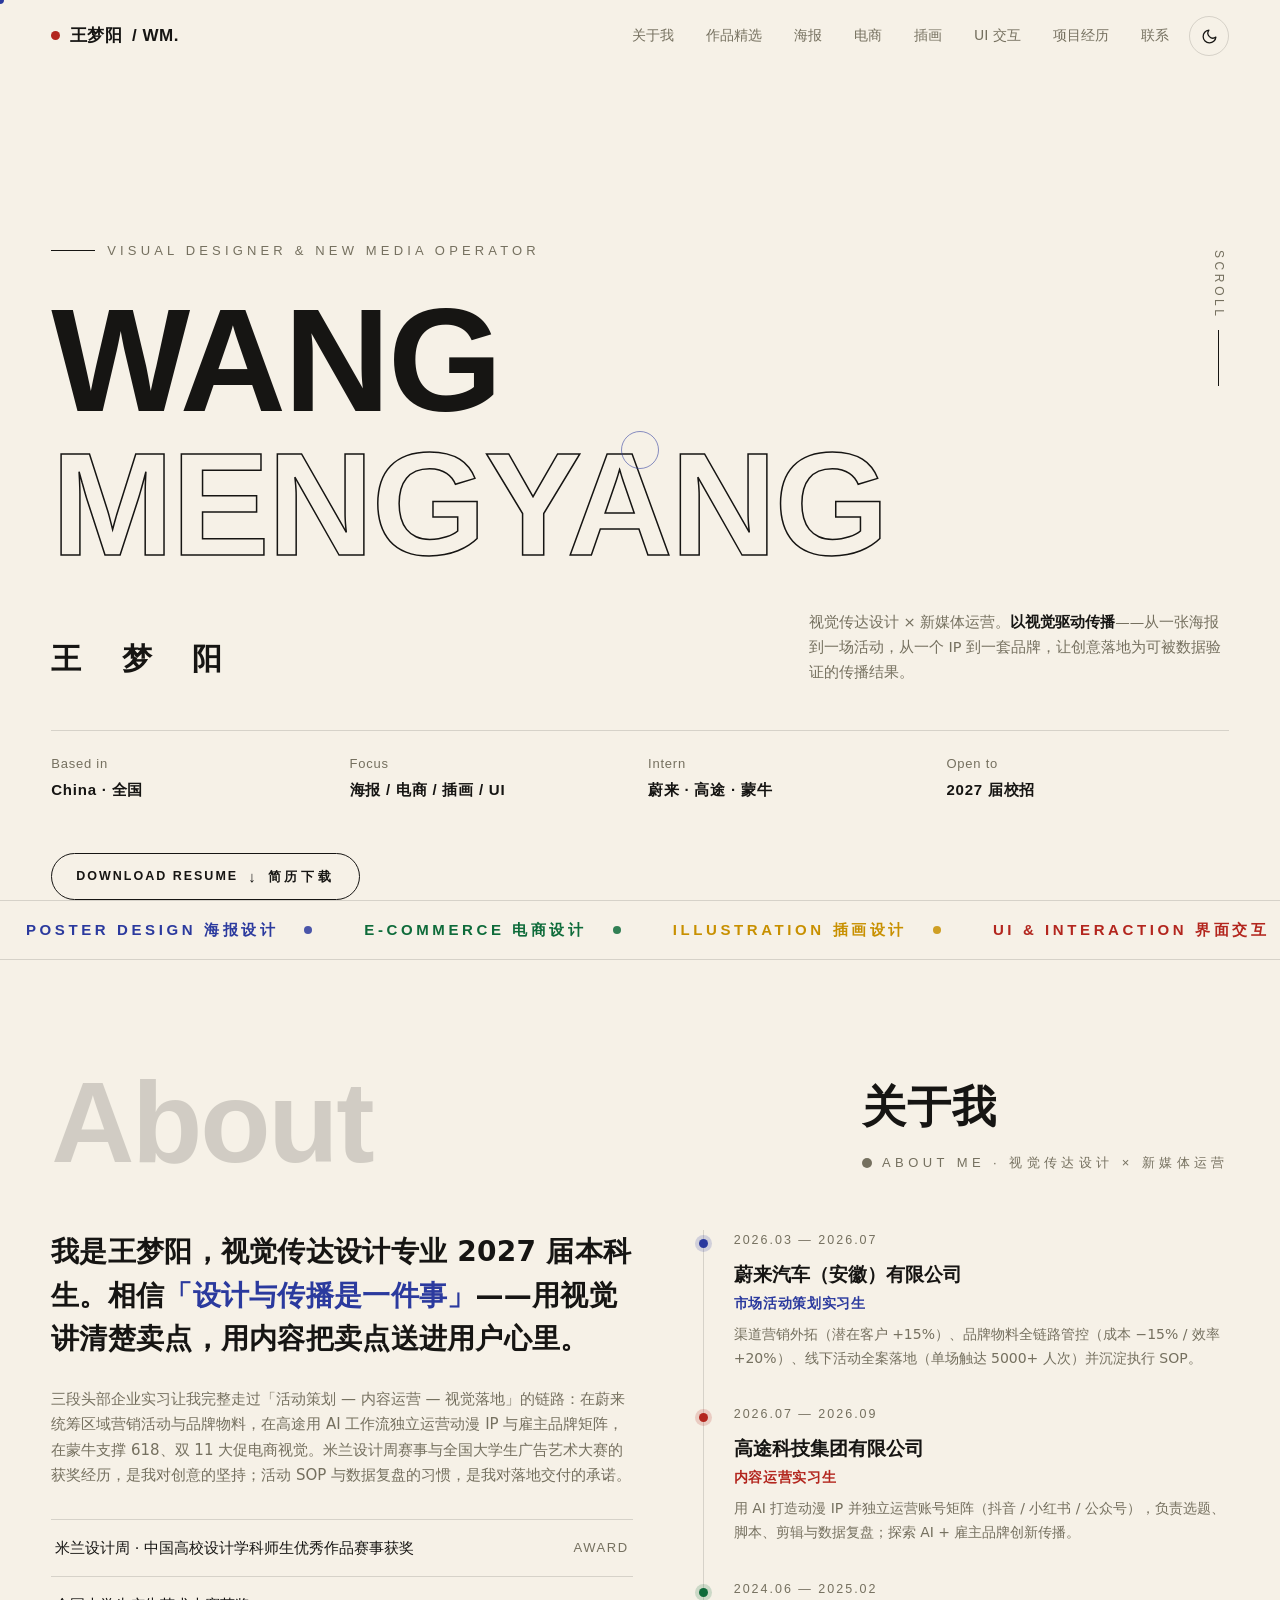
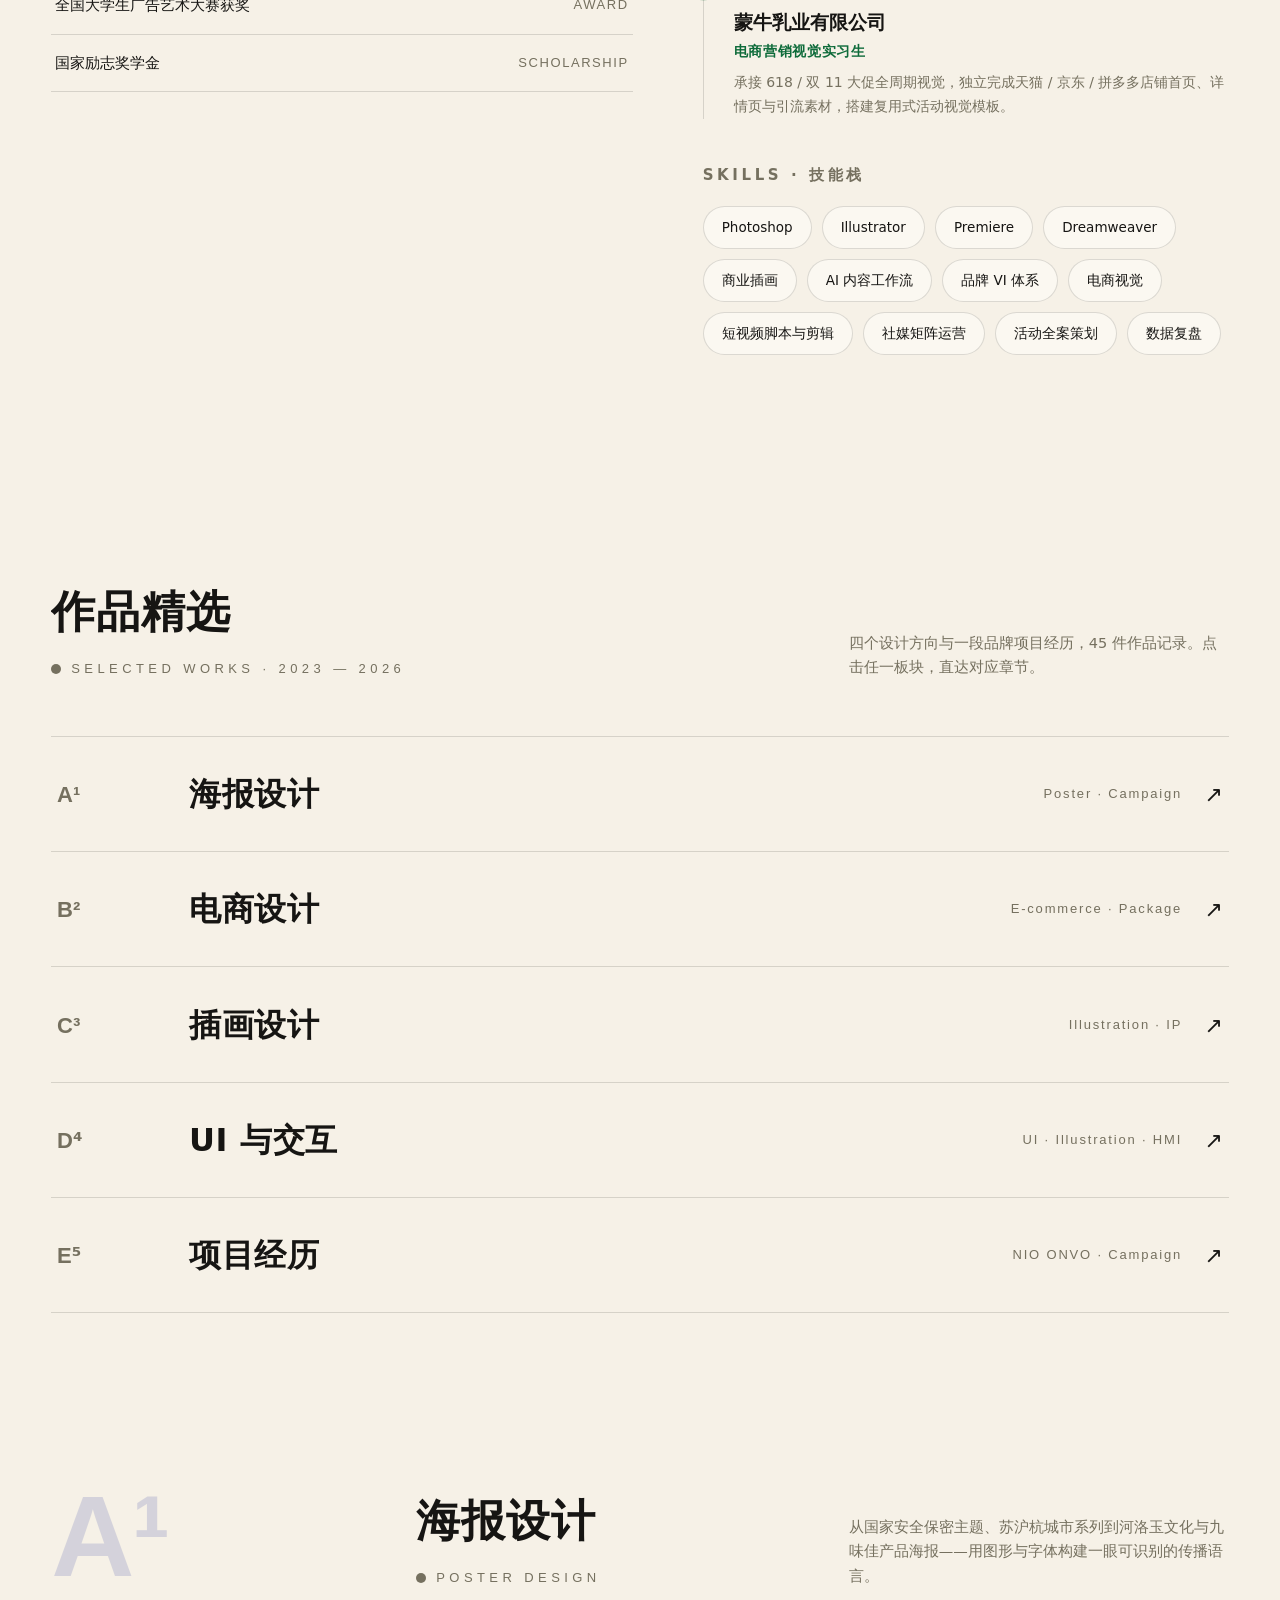
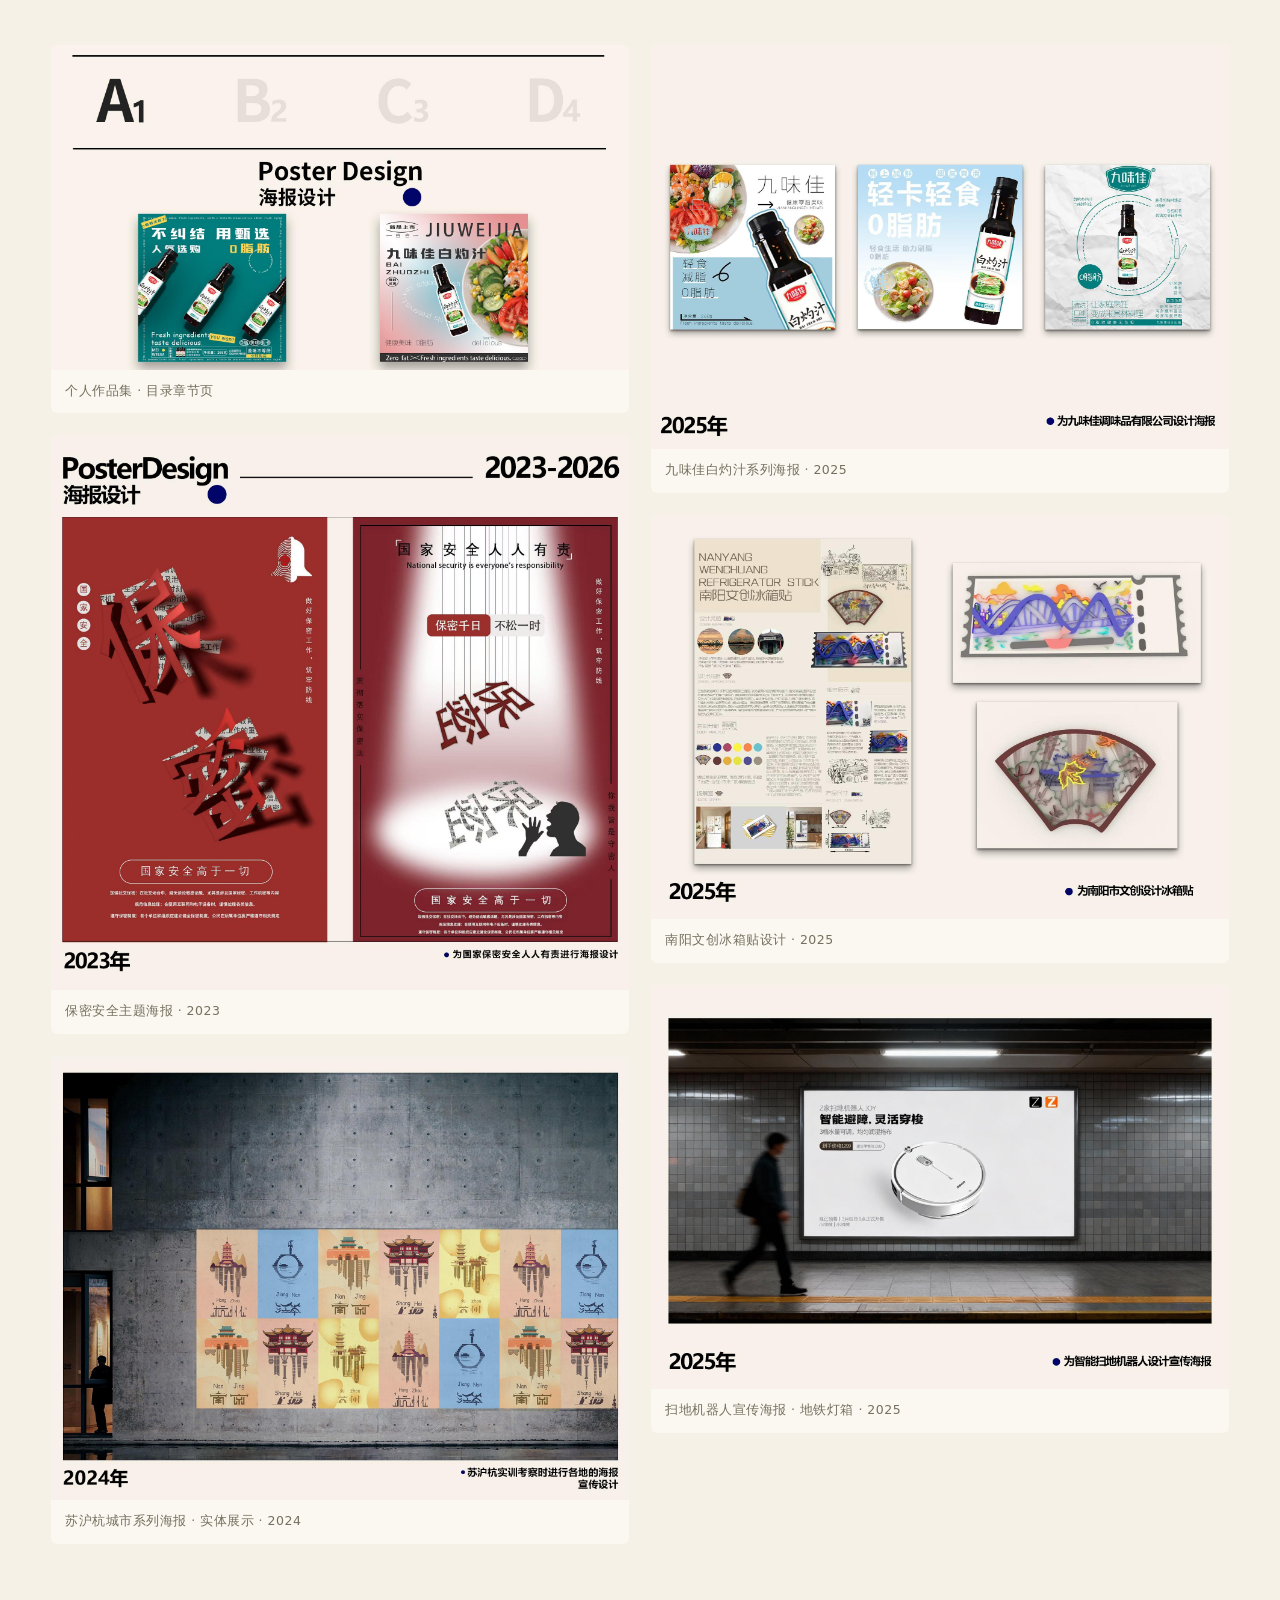
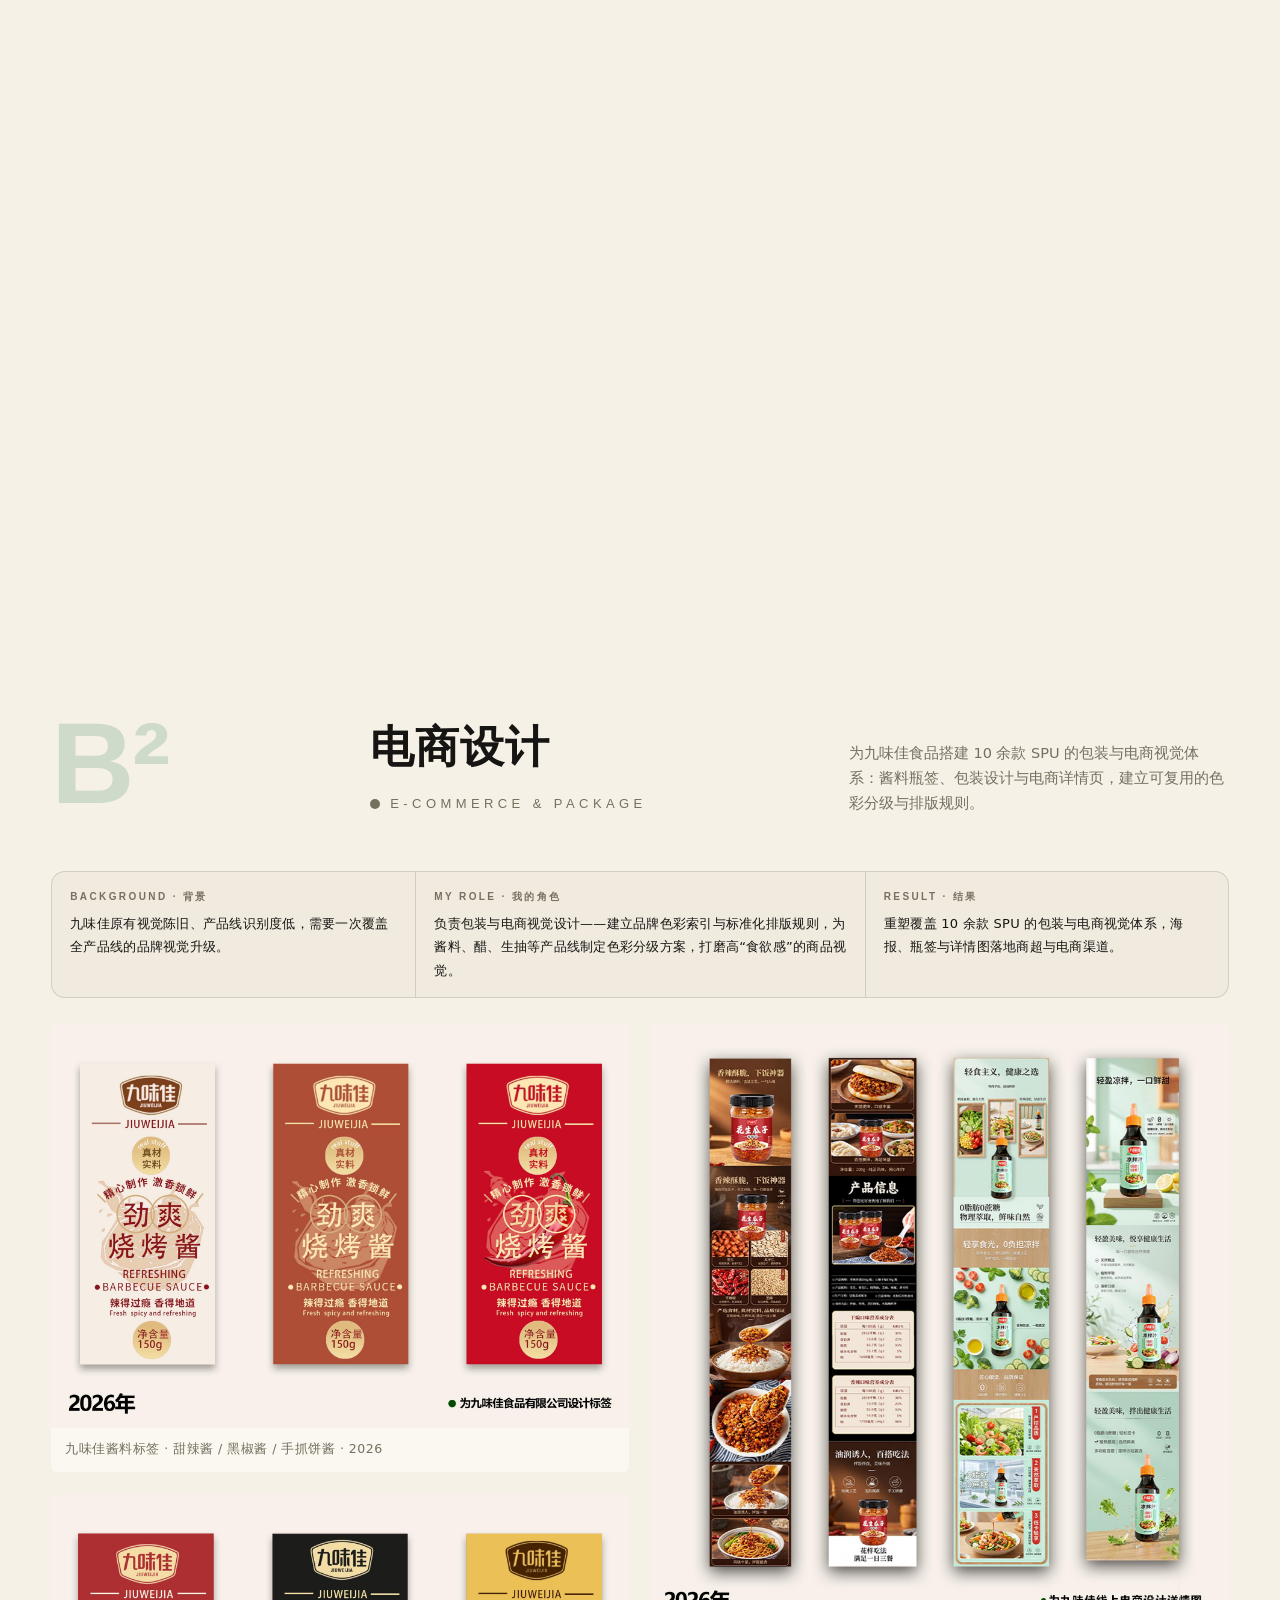
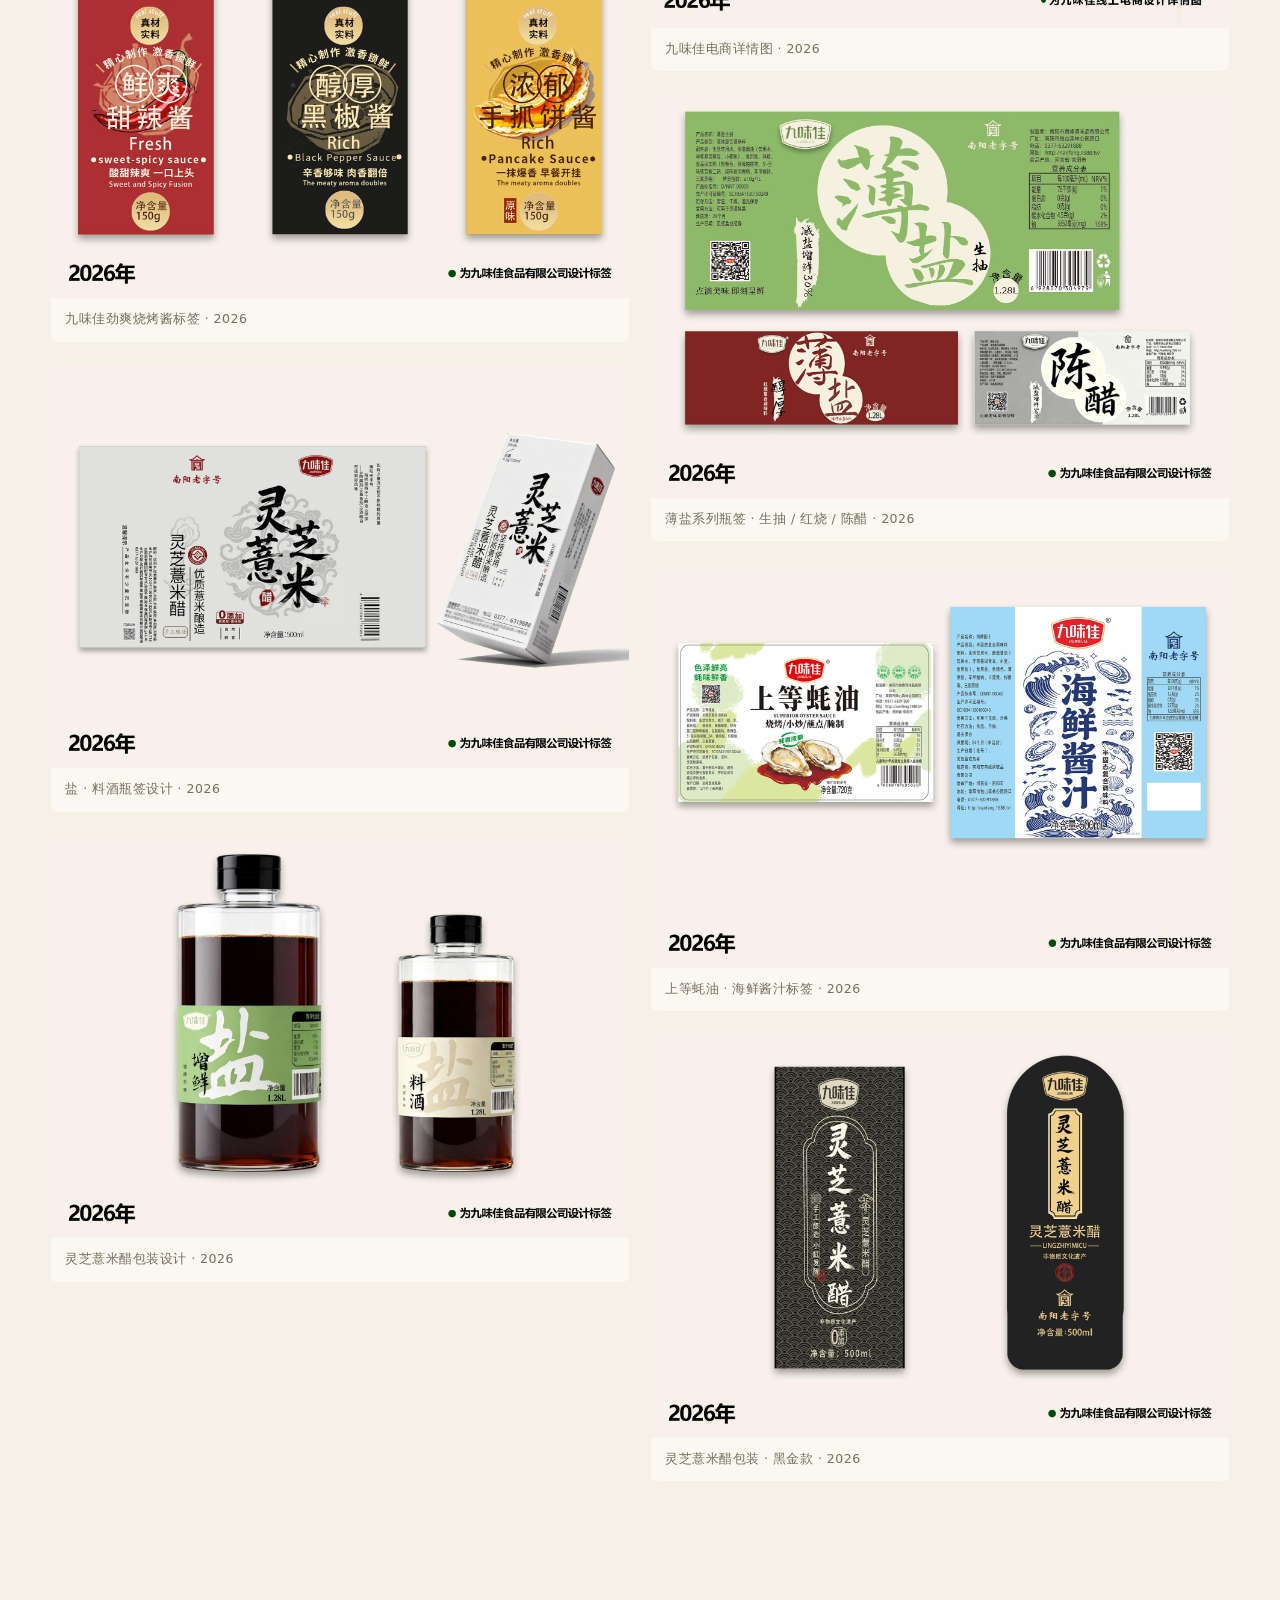
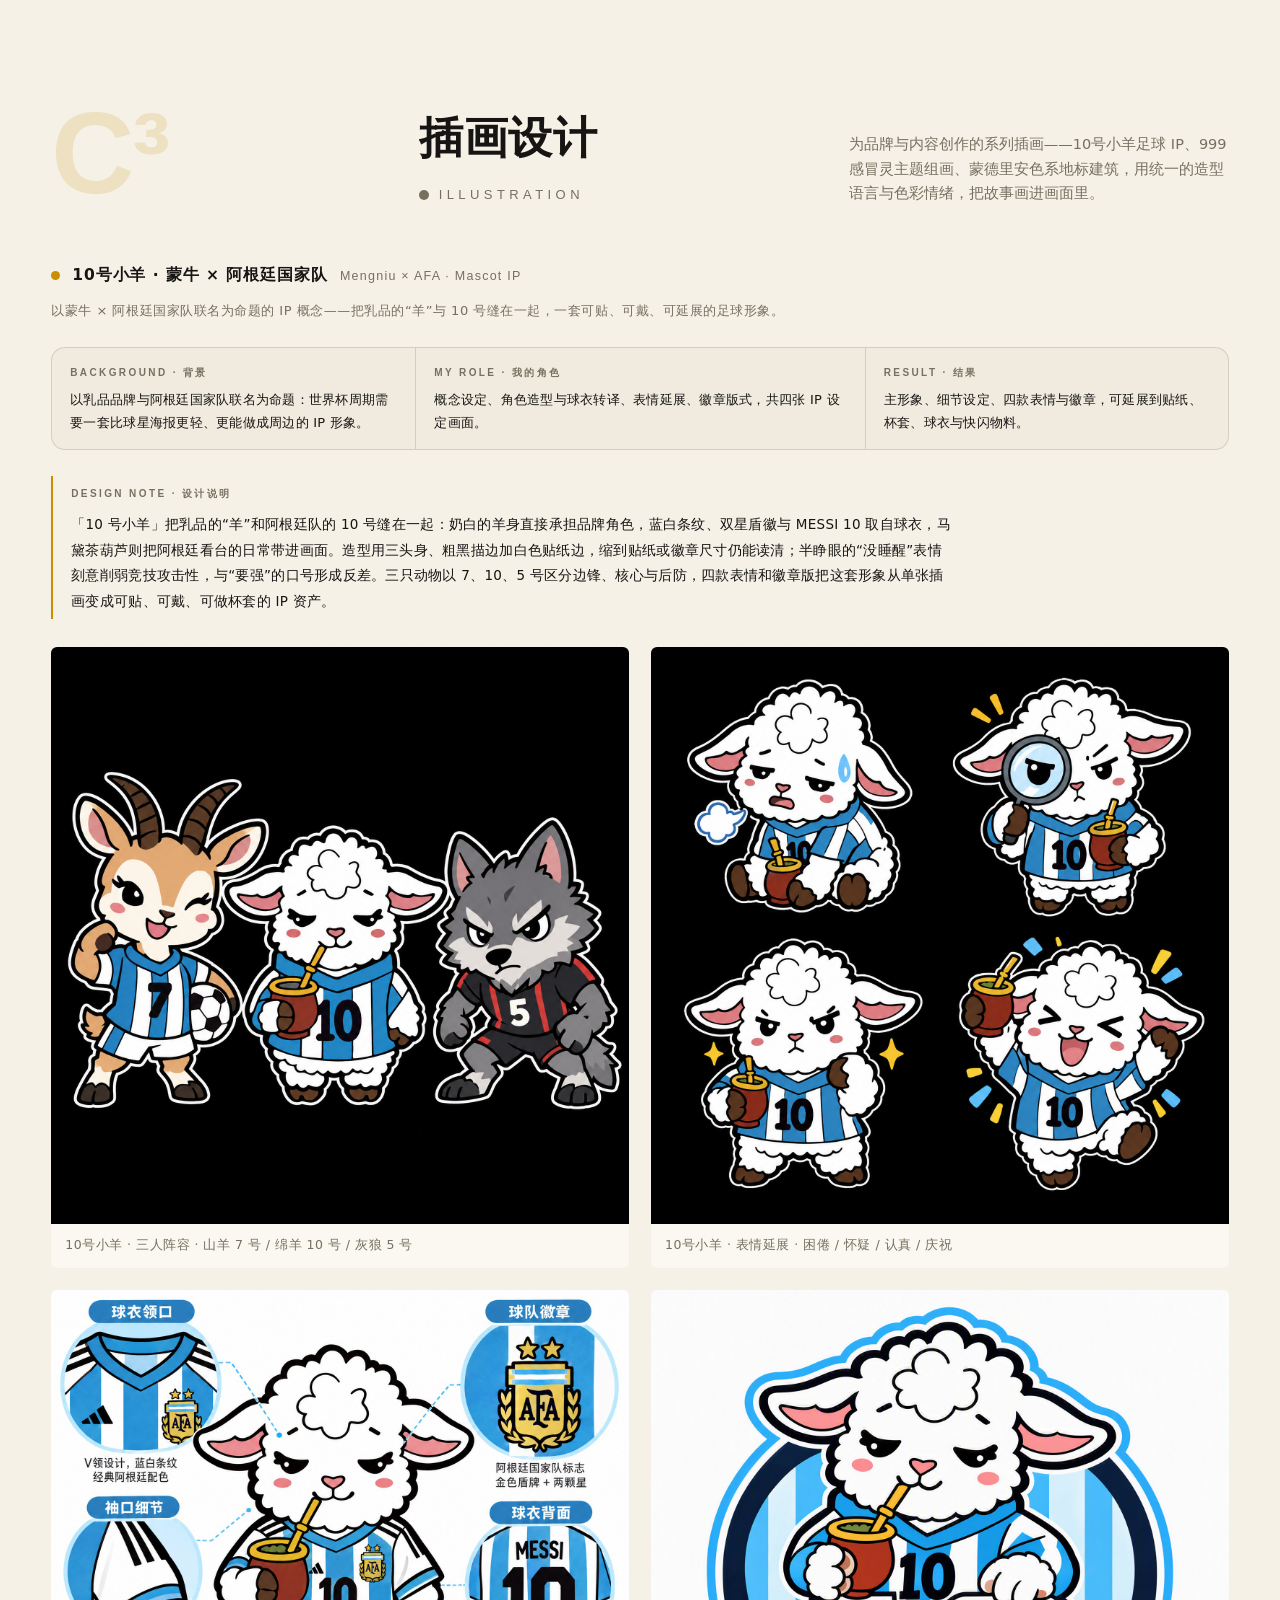
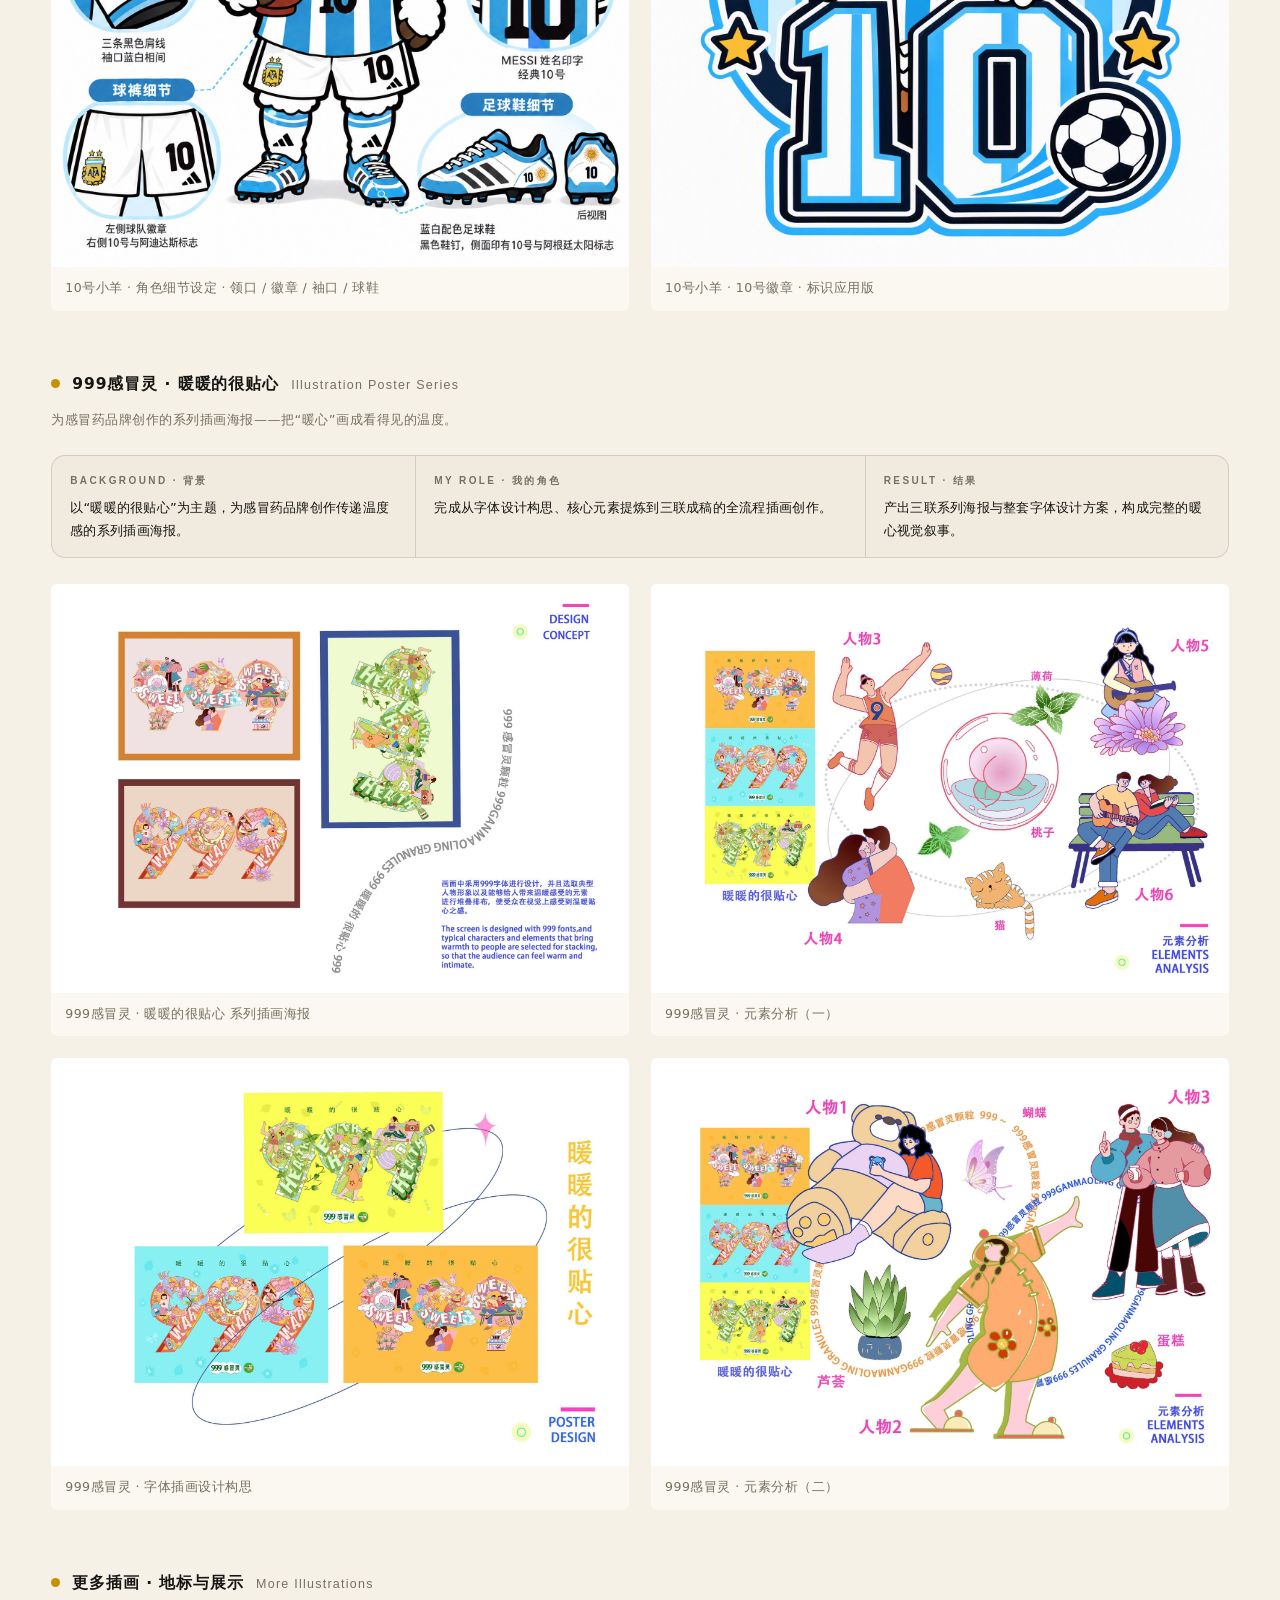
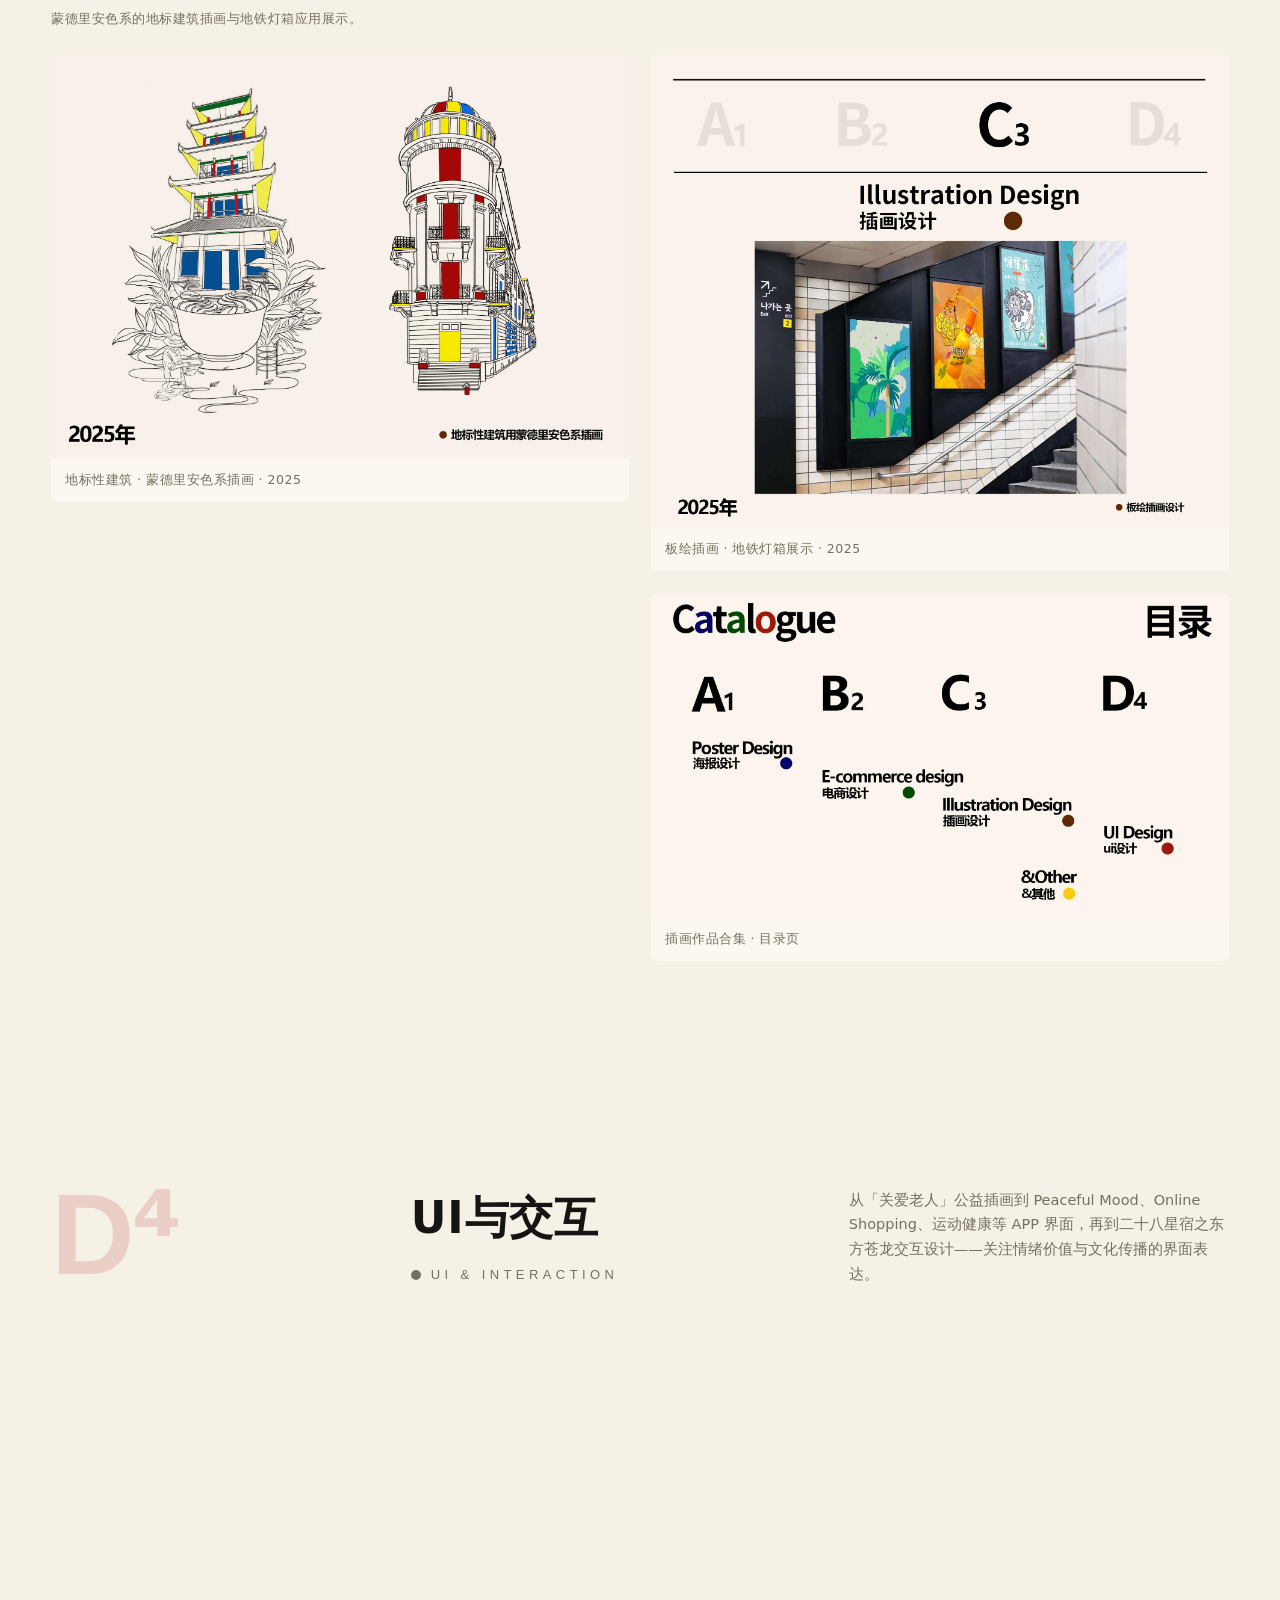
==== commit 3bf76179: "add Mengniu x AFA mascot IP case with design note" ====
--- a/index.html
+++ b/index.html
@@ -224,6 +224,10 @@
 .case-bar small{font-family:var(--font-en);font-weight:800;font-size:10px;letter-spacing:.24em;text-transform:uppercase;color:var(--sub)}
 .case-bar p{margin:0;font-size:13px;line-height:1.78;color:var(--ink);letter-spacing:.02em}
 @media (max-width:700px){.case-bar{grid-template-columns:1fr}.case-bar .cb+.cb{border-left:0;border-top:1px solid var(--line)}}
+.design-note{border-left:2px solid var(--acc-c);padding:2px 0 4px 18px;margin:0 0 28px;max-width:900px}
+.design-note small{font-family:var(--font-en);font-weight:800;font-size:10px;letter-spacing:.24em;text-transform:uppercase;color:var(--sub)}
+.design-note p{margin-top:7px;font-size:13.5px;line-height:1.9;letter-spacing:.02em;color:var(--ink)}
+@media (max-width:700px){.design-note{padding-left:14px}}
 .hero-dl{display:inline-flex;align-items:center;gap:10px;align-self:flex-start;margin-top:20px;padding:12px 24px;border:1.5px solid var(--ink);border-radius:999px;font-family:var(--font-en);font-weight:800;font-size:12.5px;letter-spacing:.16em;text-transform:uppercase;color:var(--ink);background:transparent;transition:.3s var(--ease)}
 .hero-dl i{font-style:normal;font-size:15px;line-height:1;transition:transform .3s var(--ease)}
 .hero-dl span{font-family:var(--font-sans);letter-spacing:.3em}
@@ -516,7 +520,7 @@
         <h2>作品精选</h2>
         <div class="en-sub">Selected Works · 2023 — 2026</div>
       </div>
-      <p class="desc">四个设计方向与一段品牌项目经历，41 件作品记录。点击任一板块，直达对应章节。</p>
+      <p class="desc">四个设计方向与一段品牌项目经历，45 件作品记录。点击任一板块，直达对应章节。</p>
     </div>
     <div class="featured-list reveal">
       <a class="f-row" href="#poster" style="--fc:var(--acc-a)" data-img="assets/img/page-05.jpg" data-label="Poster Design · 海报设计">
@@ -615,7 +619,23 @@
         <h2>插画设计</h2>
         <div class="en-sub t-c">Illustration</div>
       </div>
-      <p class="desc">为品牌与内容创作的系列插画——999 感冒灵主题组画、蒙德里安色系地标建筑，用统一的造型语言与色彩情绪，把故事画进画面里。</p>
+      <p class="desc">为品牌与内容创作的系列插画——10号小羊足球 IP、999 感冒灵主题组画、蒙德里安色系地标建筑，用统一的造型语言与色彩情绪，把故事画进画面里。</p>
+    </div>
+    <div class="sub-tt reveal"><span class="sdot" style="background:var(--acc-c)"></span><b>10号小羊 · 蒙牛 × 阿根廷国家队</b><span class="sen en">Mengniu × AFA · Mascot IP</span><small class="sdesc">以蒙牛 × 阿根廷国家队联名为命题的 IP 概念——把乳品的“羊”与 10 号缝在一起，一套可贴、可戴、可延展的足球形象。</small></div>
+    <div class="case-bar reveal">
+      <div class="cb"><small class="en">Background · 背景</small><p>以乳品品牌与阿根廷国家队联名为命题：世界杯周期需要一套比球星海报更轻、更能做成周边的 IP 形象。</p></div>
+      <div class="cb"><small class="en">My Role · 我的角色</small><p>概念设定、角色造型与球衣转译、表情延展、徽章版式，共四张 IP 设定画面。</p></div>
+      <div class="cb"><small class="en">Result · 结果</small><p>主形象、细节设定、四款表情与徽章，可延展到贴纸、杯套、球衣与快闪物料。</p></div>
+    </div>
+    <div class="design-note reveal">
+      <small class="en">Design Note · 设计说明</small>
+      <p>「10 号小羊」把乳品的“羊”和阿根廷队的 10 号缝在一起：奶白的羊身直接承担品牌角色，蓝白条纹、双星盾徽与 MESSI 10 取自球衣，马黛茶葫芦则把阿根廷看台的日常带进画面。造型用三头身、粗黑描边加白色贴纸边，缩到贴纸或徽章尺寸仍能读清；半睁眼的“没睡醒”表情刻意削弱竞技攻击性，与“要强”的口号形成反差。三只动物以 7、10、5 号区分边锋、核心与后防，四款表情和徽章版把这套形象从单张插画变成可贴、可戴、可做杯套的 IP 资产。</p>
+    </div>
+    <div class="gallery" data-cat="插画设计 Illustration">
+      <figure class="g-item reveal" data-cap="10号小羊 · 三人阵容 · 山羊 7 号 / 绵羊 10 号 / 灰狼 5 号"><img loading="lazy" src="assets/img/mengniu-afa-lineup.jpg" alt="10号小羊三人阵容：山羊7号、绵羊10号与灰狼5号"><figcaption>10号小羊 · 三人阵容 · 山羊 7 号 / 绵羊 10 号 / 灰狼 5 号</figcaption><span class="veil en">View<i class="zoom">Zoom</i></span></figure>
+      <figure class="g-item reveal" data-cap="10号小羊 · 角色细节设定 · 领口 / 徽章 / 袖口 / 球鞋"><img loading="lazy" src="assets/img/mengniu-afa-sheet.jpg" alt="10号小羊角色细节设定：领口、徽章、袖口与球鞋"><figcaption>10号小羊 · 角色细节设定 · 领口 / 徽章 / 袖口 / 球鞋</figcaption><span class="veil en">View<i class="zoom">Zoom</i></span></figure>
+      <figure class="g-item reveal" data-cap="10号小羊 · 表情延展 · 困倦 / 怀疑 / 认真 / 庆祝"><img loading="lazy" src="assets/img/mengniu-afa-expressions.jpg" alt="10号小羊四款表情延展"><figcaption>10号小羊 · 表情延展 · 困倦 / 怀疑 / 认真 / 庆祝</figcaption><span class="veil en">View<i class="zoom">Zoom</i></span></figure>
+      <figure class="g-item reveal" data-cap="10号小羊 · 10号徽章 · 标识应用版"><img loading="lazy" src="assets/img/mengniu-afa-badge.jpg" alt="10号小羊10号徽章标识应用"><figcaption>10号小羊 · 10号徽章 · 标识应用版</figcaption><span class="veil en">View<i class="zoom">Zoom</i></span></figure>
     </div>
     <div class="sub-tt reveal"><span class="sdot" style="background:var(--acc-c)"></span><b>999感冒灵 · 暖暖的很贴心</b><span class="sen en">Illustration Poster Series</span><small class="sdesc">为感冒药品牌创作的系列插画海报——把“暖心”画成看得见的温度。</small></div>
     <div class="case-bar reveal">
@@ -724,7 +744,7 @@
 <!-- 数据条 -->
 <section class="stats">
   <div class="wrap stats-grid">
-    <div class="stat reveal"><div class="num en" data-count="41"><span>0</span><i>+</i></div><div class="lab">作品件数 Works</div></div>
+    <div class="stat reveal"><div class="num en" data-count="45"><span>0</span><i>+</i></div><div class="lab">作品件数 Works</div></div>
     <div class="stat reveal"><div class="num en" data-count="4"><span>0</span><i></i></div><div class="lab">设计领域 Fields</div></div>
     <div class="stat reveal"><div class="num en" data-count="3"><span>0</span><i>×</i></div><div class="lab">大厂实习 Internships</div></div>
     <div class="stat reveal"><div class="num en" data-count="3"><span>0</span><i>+</i></div><div class="lab">获奖与荣誉 Awards</div></div>
